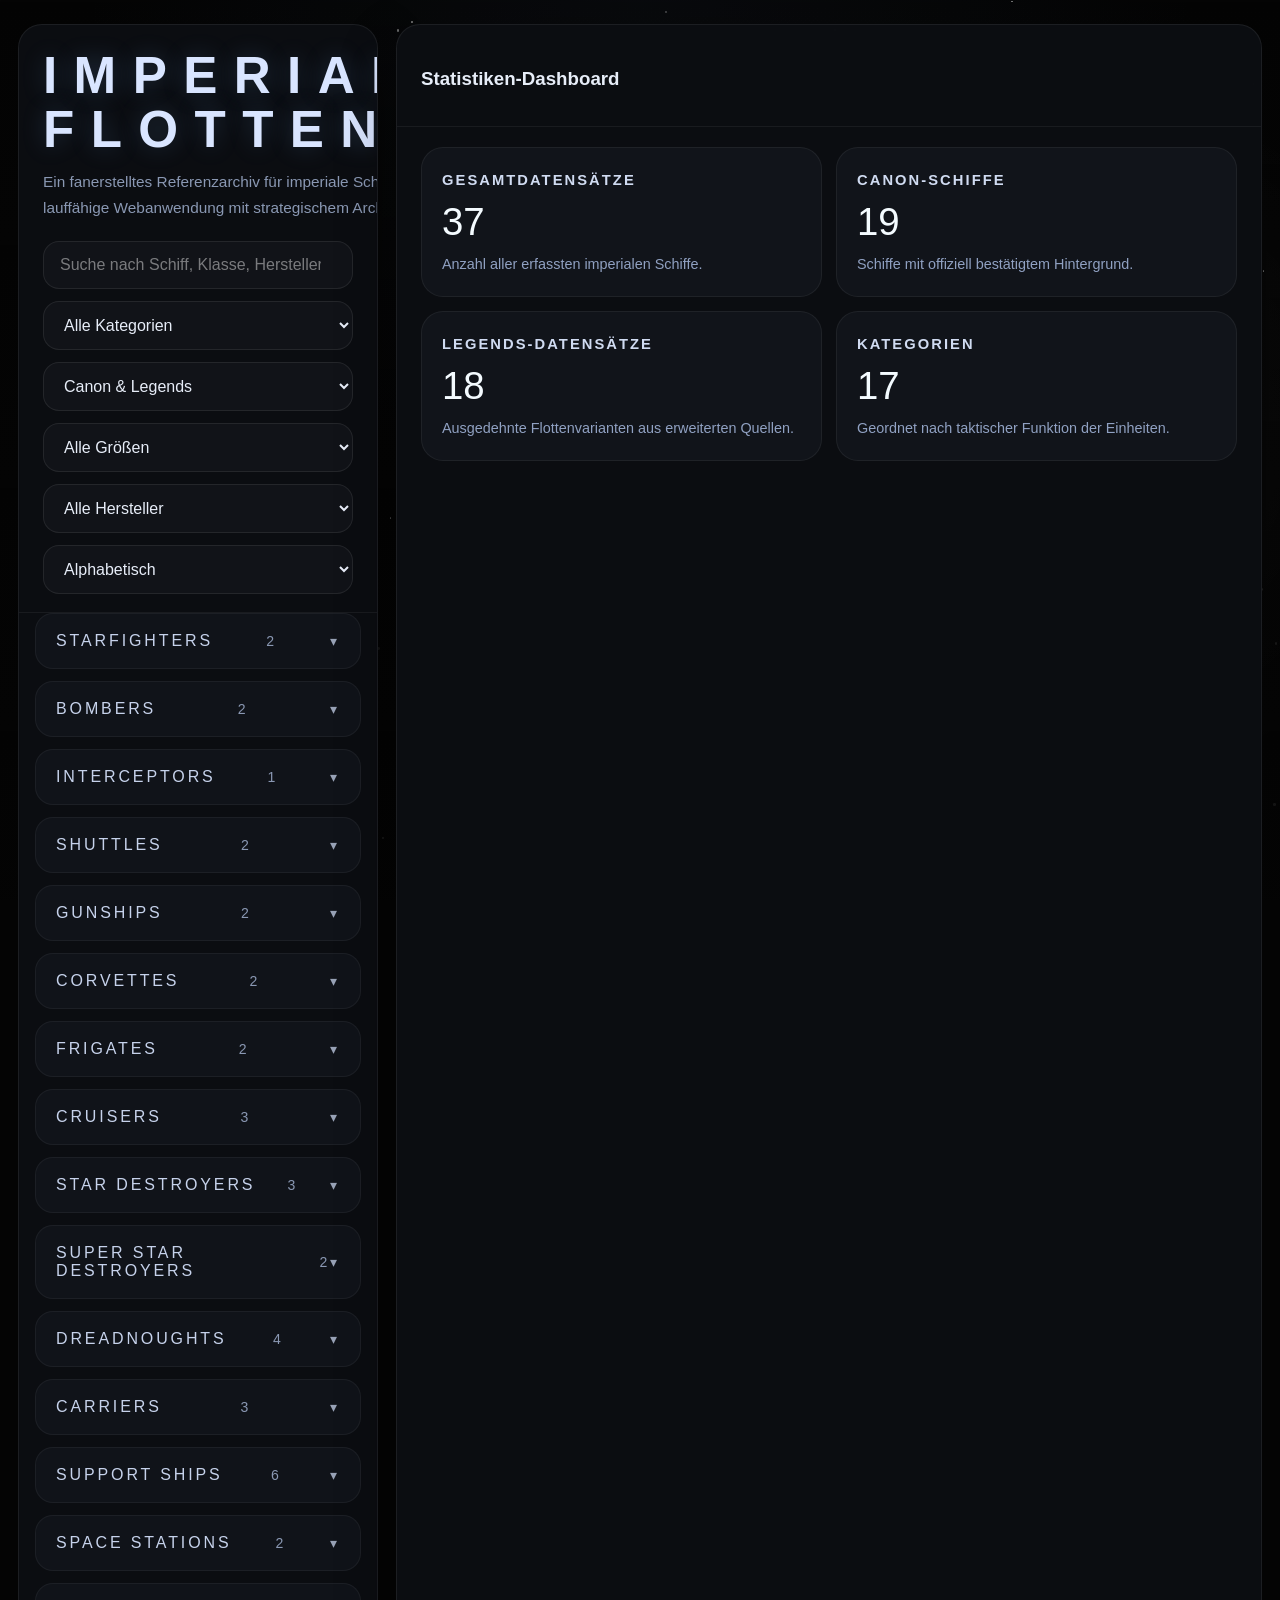
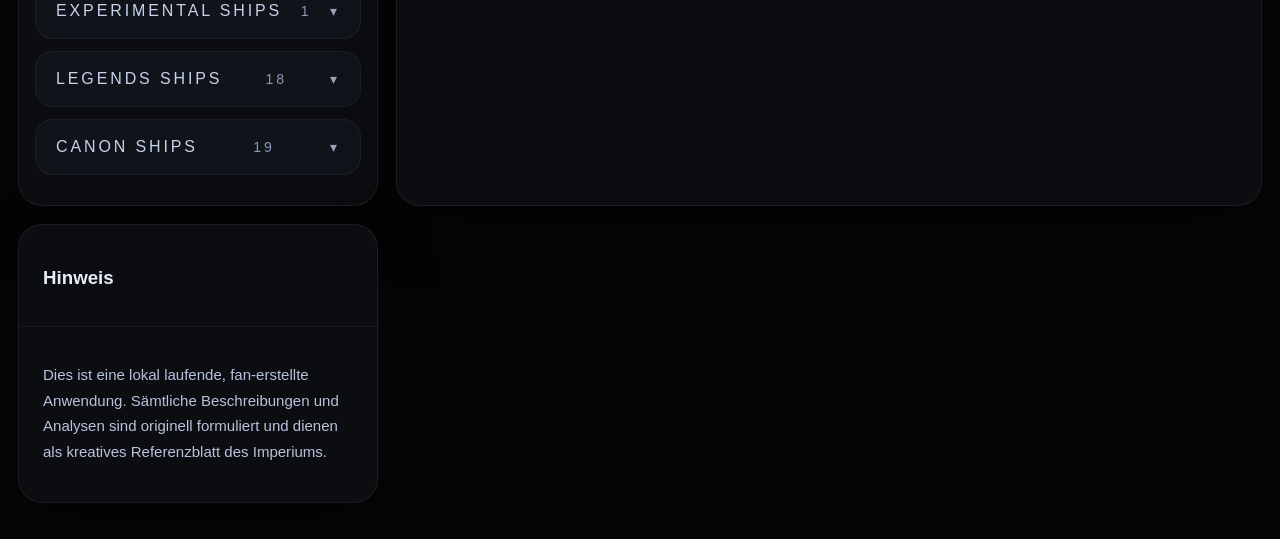
==== imperial-fleet-archive.html @ 57562e49 "feat: add imperial fleet archive (offline HTML)" ====
<!DOCTYPE html>
<html lang="de">
<head>
  <meta charset="UTF-8">
  <meta name="viewport" content="width=device-width, initial-scale=1.0">
  <title>Imperiales Flottenarchiv | Galactic Empire Fan Reference</title>
  <style>
    :root {
      --bg: #050505;
      --panel: #0f1218;
      --panel-alt: #161b23;
      --border: rgba(110, 145, 235, 0.14);
      --accent: #7ab6ff;
      --accent-strong: #b2e4ff;
      --text: #e7edf8;
      --muted: #8a98b3;
      --shadow: 0 24px 60px rgba(0, 0, 0, 0.32);
      --radius: 24px;
      --radius-sm: 14px;
      --font-sans: 'Orbitron', sans-serif;
      --font-mono: 'Courier New', monospace;
    }

    * {
      box-sizing: border-box;
      scrollbar-width: thin;
      scrollbar-color: rgba(122, 182, 255, 0.42) transparent;
    }

    *::-webkit-scrollbar {
      width: 10px;
      height: 10px;
    }

    *::-webkit-scrollbar-track {
      background: transparent;
    }

    *::-webkit-scrollbar-thumb {
      background: rgba(122, 182, 255, 0.34);
      border-radius: 999px;
    }

    html, body {
      margin: 0;
      min-height: 100%;
      background: radial-gradient(circle at top, rgba(55, 82, 120, 0.09), transparent 25%),
                  radial-gradient(circle at 85% 20%, rgba(255, 255, 255, 0.05), transparent 18%),
                  var(--bg);
      color: var(--text);
      font-family: var(--font-sans);
    }

    body {
      position: relative;
      overflow-x: hidden;
      padding: 0;
      min-height: 100vh;
    }

    .starfield {
      position: fixed;
      inset: 0;
      z-index: 0;
      pointer-events: none;
      overflow: hidden;
    }

    .starfield span {
      position: absolute;
      display: block;
      width: 2px;
      height: 2px;
      background: rgba(255, 255, 255, 0.88);
      border-radius: 50%;
      opacity: 0.8;
      filter: drop-shadow(0 0 6px rgba(255, 255, 255, 0.35));
      animation: sparkle 8s infinite ease-in-out;
    }

    .starfield span:nth-child(3n) {
      animation-duration: 10s;
      opacity: 0.55;
    }

    @keyframes sparkle {
      0%, 100% { transform: translateY(0) scale(1); opacity: 0.5; }
      50% { transform: translateY(-6px) scale(1.2); opacity: 1; }
    }

    .overlay {
      content: '';
      position: fixed;
      inset: 0;
      background: linear-gradient(0deg, rgba(5,5,5,0.94), rgba(5,5,5,0.2));
      z-index: 1;
      pointer-events: none;
    }

    .app-shell {
      position: relative;
      z-index: 2;
      width: min(1700px, 100%);
      margin: 24px auto 36px;
      display: grid;
      grid-template-columns: 360px minmax(0, 1fr);
      gap: 18px;
      padding: 0 18px;
    }

    .panel {
      background: rgba(12, 14, 18, 0.95);
      border: 1px solid rgba(255, 255, 255, 0.07);
      border-radius: var(--radius);
      box-shadow: var(--shadow);
      backdrop-filter: blur(14px);
      overflow: hidden;
    }

    .panel-header {
      padding: 24px 24px 18px;
      border-bottom: 1px solid rgba(255, 255, 255, 0.06);
    }

    .title-block {
      display: grid;
      gap: 12px;
      margin-bottom: 12px;
    }

    .title-block h1 {
      margin: 0;
      font-size: clamp(2rem, 4vw, 3.2rem);
      letter-spacing: 0.32em;
      text-transform: uppercase;
      color: #d9e5ff;
      line-height: 1.05;
      text-shadow: 0 0 25px rgba(122, 183, 255, 0.21);
    }

    .title-block p {
      margin: 0;
      color: var(--muted);
      font-size: 0.96rem;
      line-height: 1.7;
      max-width: 38rem;
    }

    .control-grid {
      display: grid;
      gap: 12px;
      padding-top: 8px;
    }

    .search-box,
    .filter-box,
    .sort-box {
      width: 100%;
      padding: 14px 16px;
      border-radius: 16px;
      border: 1px solid rgba(255, 255, 255, 0.08);
      background: rgba(18, 20, 26, 0.96);
      color: var(--text);
      font: 1rem var(--font-sans);
      outline: none;
      transition: border-color 0.2s ease, box-shadow 0.2s ease;
    }

    .search-box:focus,
    .filter-box:focus,
    .sort-box:focus {
      border-color: rgba(122, 183, 255, 0.45);
      box-shadow: 0 0 0 3px rgba(122, 183, 255, 0.08);
    }

    .search-box::placeholder {
      color: rgba(255, 255, 255, 0.44);
    }

    .accordion-list {
      padding: 0 16px 18px;
    }

    details {
      margin: 0;
      border-radius: 18px;
      overflow: hidden;
      margin-bottom: 12px;
      background: rgba(17, 20, 27, 0.96);
      border: 1px solid rgba(255,255,255,0.05);
    }

    summary {
      list-style: none;
      padding: 18px 20px;
      cursor: pointer;
      display: flex;
      justify-content: space-between;
      align-items: center;
      font-size: 1rem;
      text-transform: uppercase;
      letter-spacing: 0.18em;
      color: #c6d2eb;
      position: relative;
      transition: background 0.18s ease;
    }

    summary:hover {
      background: rgba(122, 183, 255, 0.05);
    }

    summary::marker {
      content: '';
    }

    summary::after {
      content: '\25be';
      font-size: 0.85rem;
      opacity: 0.75;
      transition: transform 0.2s ease;
    }

    details[open] summary::after {
      transform: rotate(-180deg);
    }

    .category-count {
      font-size: 0.88rem;
      color: var(--muted);
    }

    .ship-list {
      padding: 0 16px 16px;
      display: grid;
      gap: 12px;
    }

    .ship-card {
      display: grid;
      grid-template-columns: 1fr auto;
      gap: 14px;
      align-items: center;
      padding: 18px;
      border-radius: 16px;
      background: rgba(14, 16, 21, 0.98);
      border: 1px solid rgba(255,255,255,0.05);
      cursor: pointer;
      transition: transform 0.18s ease, border-color 0.18s ease, background 0.18s ease;
    }

    .ship-card:hover {
      transform: translateY(-2px);
      border-color: rgba(122, 183, 255, 0.24);
      background: rgba(22, 26, 34, 0.98);
    }

    .ship-card .meta {
      display: grid;
      gap: 6px;
    }

    .ship-name {
      margin: 0;
      font-size: 1.05rem;
      color: #edf4ff;
      letter-spacing: 0.02em;
    }

    .ship-class {
      margin: 0;
      font-size: 0.94rem;
      color: #d3d9ea;
    }

    .ship-tags {
      display: flex;
      flex-wrap: wrap;
      gap: 8px;
    }

    .ship-tag {
      font-size: 0.8rem;
      color: #b9c6e3;
      background: rgba(255,255,255,0.05);
      padding: 6px 10px;
      border-radius: 999px;
      border: 1px solid rgba(255,255,255,0.06);
    }

    .ship-quickline {
      display: grid;
      gap: 4px;
      font-size: 0.88rem;
      color: var(--muted);
    }

    .ship-statline {
      display: flex;
      flex-wrap: wrap;
      gap: 8px;
      font-size: 0.83rem;
      color: rgba(255,255,255,0.74);
    }

    .ship-statline span {
      background: rgba(255,255,255,0.04);
      padding: 6px 10px;
      border-radius: 999px;
    }

    .detail-panel {
      display: grid;
      gap: 16px;
      padding: 22px 24px 22px;
    }

    .detail-panel.hidden {
      display: none;
    }

    .detail-header {
      display: grid;
      gap: 10px;
      padding: 22px;
      border-radius: 24px;
      background: rgba(12, 15, 19, 0.97);
      border: 1px solid rgba(255,255,255,0.06);
    }

    .detail-header h2 {
      margin: 0;
      font-size: clamp(1.9rem, 3vw, 2.6rem);
      letter-spacing: 0.2em;
      text-transform: uppercase;
      color: #f7faff;
    }

    .detail-header p {
      margin: 0;
      color: var(--accent);
      font-size: 0.94rem;
      letter-spacing: 0.18em;
      text-transform: uppercase;
    }

    .detail-grid {
      display: grid;
      grid-template-columns: minmax(0, 1fr) 360px;
      gap: 20px;
    }

    .detail-main,
    .detail-side {
      display: grid;
      gap: 18px;
    }

    .section-card {
      background: rgba(16, 18, 23, 0.98);
      border: 1px solid rgba(255,255,255,0.05);
      border-radius: 22px;
      padding: 22px;
      box-shadow: inset 0 0 0 1px rgba(122, 183, 255, 0.04);
    }

    .section-card h3 {
      margin: 0 0 14px;
      font-size: 1rem;
      letter-spacing: 0.16em;
      text-transform: uppercase;
      color: #cacef4;
    }

    .data-grid {
      display: grid;
      grid-template-columns: repeat(2, minmax(0, 1fr));
      gap: 14px;
    }

    .data-item {
      display: grid;
      gap: 4px;
      font-size: 0.92rem;
      color: #dbe3f7;
    }

    .label {
      color: var(--muted);
      font-size: 0.78rem;
      text-transform: uppercase;
      letter-spacing: 0.14em;
    }

    .value {
      color: #f1f7ff;
      font-weight: 600;
    }

    .detail-body {
      display: grid;
      gap: 14px;
      color: #d7e0f8;
      line-height: 1.7;
      font-size: 0.96rem;
    }

    .detail-body p {
      margin: 0;
    }

    .weapon-list {
      display: grid;
      gap: 10px;
    }

    .weapon-item {
      display: grid;
      gap: 4px;
      padding: 14px;
      background: rgba(255,255,255,0.03);
      border-radius: 16px;
      border: 1px solid rgba(255,255,255,0.06);
    }

    .weapon-item strong {
      display: block;
      color: #eef4ff;
    }

    .weapon-item span {
      color: #b7c4e1;
      font-size: 0.9rem;
    }

    .chart-card {
      display: grid;
      gap: 14px;
      padding: 20px;
      border-radius: 22px;
      background: rgba(18, 21, 29, 0.98);
      border: 1px solid rgba(255,255,255,0.05);
    }

    .chart-title {
      margin: 0;
      color: #d4e6ff;
      letter-spacing: 0.14em;
      text-transform: uppercase;
      font-size: 0.95rem;
    }

    .chart-row {
      display: flex;
      gap: 14px;
      align-items: flex-end;
      min-height: 180px;
    }

    .chart-bar {
      flex: 1;
      min-width: 50px;
      border-radius: 24px 24px 0 0;
      background: linear-gradient(180deg, rgba(122,183,255,0.95), rgba(35,53,92,0.96));
      position: relative;
      display: flex;
      align-items: flex-end;
      justify-content: center;
      padding-bottom: 10px;
      transition: background 0.2s ease;
    }

    .chart-bar span {
      position: absolute;
      top: 10px;
      width: 100%;
      color: #e4efff;
      text-align: center;
      font-size: 0.78rem;
      letter-spacing: 0.08em;
    }

    .chart-bar::after {
      content: attr(data-label);
      position: absolute;
      bottom: -24px;
      width: 100%;
      text-align: center;
      color: #bfc9e5;
      font-size: 0.8rem;
      letter-spacing: 0.08em;
    }

    .comparison-pane {
      display: grid;
      gap: 14px;
    }

    .comparison-preview {
      display: grid;
      gap: 12px;
    }

    .scale-row {
      display: flex;
      align-items: flex-end;
      gap: 12px;
      min-height: 160px;
    }

    .scale-item {
      display: grid;
      place-items: center;
      gap: 6px;
      padding: 14px 12px;
      border-radius: 18px;
      background: rgba(255,255,255,0.04);
      border: 1px solid rgba(255,255,255,0.06);
      color: #d3dce8;
      min-width: 88px;
      text-align: center;
    }

    .scale-item strong {
      color: #f1f7ff;
      font-size: 1rem;
      line-height: 1.2;
    }

    .svg-panel {
      display: grid;
      gap: 16px;
      border-radius: 22px;
      padding: 18px;
      background: rgba(14,16,21,0.98);
      border: 1px solid rgba(255,255,255,0.05);
    }

    .svg-panel svg {
      width: 100%;
      height: auto;
      min-height: 160px;
      background: linear-gradient(180deg, rgba(11,13,18,0.99), rgba(24,28,36,0.96));
      border-radius: 18px;
      overflow: visible;
    }

    .svg-labels {
      display: grid;
      gap: 10px;
    }

    .svg-labels span {
      display: inline-flex;
      gap: 0.5rem;
      align-items: center;
      color: #c4d2ed;
      font-size: 0.89rem;
    }

    .svg-labels span::before {
      content: '';
      display: inline-block;
      width: 8px;
      height: 8px;
      border-radius: 50%;
      background: var(--accent);
    }

    .button-row {
      display: flex;
      gap: 12px;
      flex-wrap: wrap;
      padding-top: 6px;
    }

    .action-button {
      border: none;
      color: #f5faff;
      background: linear-gradient(135deg, rgba(122,183,255,0.98), rgba(73,118,180,0.98));
      padding: 14px 18px;
      border-radius: 999px;
      cursor: pointer;
      font: 0.94rem var(--font-sans);
      text-transform: uppercase;
      letter-spacing: 0.16em;
      transition: transform 0.18s ease, box-shadow 0.2s ease;
    }

    .action-button:hover {
      transform: translateY(-1px);
      box-shadow: 0 18px 34px rgba(93, 145, 246, 0.22);
    }

    .secondary-button {
      background: rgba(255,255,255,0.05);
      border: 1px solid rgba(255,255,255,0.08);
      color: #dce7ff;
    }

    .status-pill {
      display: inline-flex;
      align-items: center;
      gap: 10px;
      padding: 10px 14px;
      border-radius: 999px;
      border: 1px solid rgba(255,255,255,0.08);
      text-transform: uppercase;
      font-size: 0.78rem;
      letter-spacing: 0.16em;
      font-weight: 700;
    }

    .status-pill.canon {
      background: rgba(75, 155, 255, 0.1);
      border-color: rgba(75, 155, 255, 0.22);
      color: #c8ebff;
    }

    .status-pill.legends {
      background: rgba(255, 170, 80, 0.12);
      border-color: rgba(255, 170, 80, 0.22);
      color: #ffebba;
    }

    .panel-legend {
      display: grid;
      gap: 16px;
      padding: 20px 24px 22px;
      color: #b8c3dd;
      font-size: 0.94rem;
      line-height: 1.7;
    }

    .dashboard-grid,
    .status-grid,
    .legend-grid {
      display: grid;
      gap: 14px;
    }

    .dashboard-grid {
      grid-template-columns: repeat(2, minmax(0, 1fr));
    }

    .dashboard-tile {
      background: rgba(18, 21, 28, 0.96);
      padding: 20px;
      border-radius: 22px;
      border: 1px solid rgba(255,255,255,0.06);
      display: grid;
      gap: 10px;
    }

    .dashboard-tile h4 {
      margin: 0;
      font-size: 0.92rem;
      text-transform: uppercase;
      letter-spacing: 0.14em;
      color: #d0dbf1;
    }

    .dashboard-value {
      margin: 0;
      font-size: 2.4rem;
      color: #f4fbff;
      line-height: 1;
    }

    .dashboard-subtle {
      margin: 0;
      color: #90a1c2;
      font-size: 0.9rem;
    }

    .status-grid {
      grid-template-columns: repeat(3, minmax(0, 1fr));
    }

    .status-tile {
      background: rgba(255,255,255,0.03);
      padding: 18px;
      border-radius: 20px;
      border: 1px solid rgba(255,255,255,0.06);
      display: grid;
      gap: 10px;
    }

    .status-tile span {
      color: #b0bfdb;
      font-size: 0.82rem;
      letter-spacing: 0.12em;
      text-transform: uppercase;
    }

    .status-tile strong {
      color: #f0f7ff;
      font-size: 1.9rem;
      line-height: 1;
    }

    .note-box {
      padding: 20px;
      border-radius: 20px;
      background: rgba(22, 26, 33, 0.98);
      border-left: 4px solid rgba(122, 183, 255, 0.7);
      color: #d1dbf4;
      line-height: 1.65;
    }

    .note-box strong {
      color: #eff5ff;
    }

    .legend-chip {
      display: inline-flex;
      align-items: center;
      justify-content: center;
      padding: 10px 14px;
      border-radius: 999px;
      background: rgba(255,255,255,0.04);
      border: 1px solid rgba(255,255,255,0.06);
      color: #cfd9ec;
      font-size: 0.82rem;
      letter-spacing: 0.12em;
      text-transform: uppercase;
    }

    .interactive-ship {
      display: grid;
      gap: 16px;
      border-radius: 22px;
      background: rgba(14, 16, 21, 0.96);
      border: 1px solid rgba(255,255,255,0.05);
      padding: 20px;
    }

    .ship-scene {
      position: relative;
      width: 100%;
      min-height: 280px;
      border-radius: 20px;
      overflow: hidden;
      background: radial-gradient(circle at 50% 40%, rgba(125, 183, 255, 0.12), transparent 36%),
                  linear-gradient(180deg, rgba(14, 18, 25, 1), rgba(6, 8, 12, 1));
    }

    .ship-sprite {
      position: absolute;
      left: 50%;
      top: 50%;
      width: 180px;
      height: 180px;
      transform: translate(-50%, -50%);
      transition: transform 0.25s ease;
      opacity: 0.96;
    }

    .ship-sprite:hover {
      transform: translate(-50%, -50%) scale(1.03) rotate(8deg);
    }

    .ship-stage-controls {
      display: flex;
      flex-wrap: wrap;
      gap: 10px;
    }

    .ship-stage-controls button {
      flex: 1;
      min-width: 110px;
      padding: 12px 14px;
      background: rgba(255,255,255,0.05);
      border: 1px solid rgba(255,255,255,0.07);
      border-radius: 999px;
      color: #dce6f5;
      cursor: pointer;
      font: 0.9rem var(--font-sans);
      text-transform: uppercase;
      letter-spacing: 0.12em;
      transition: background 0.2s ease;
    }

    .ship-stage-controls button.active,
    .ship-stage-controls button:hover {
      background: rgba(122, 183, 255, 0.14);
    }

    .report-card {
      padding: 20px;
      border-radius: 22px;
      background: rgba(15, 17, 21, 0.98);
      border: 1px solid rgba(255,255,255,0.05);
      min-height: 200px;
      display: grid;
      gap: 10px;
    }

    .report-card pre {
      margin: 0;
      color: #dbe8ff;
      font-size: 0.88rem;
      line-height: 1.6;
      white-space: pre-wrap;
      word-break: break-word;
    }

    .footer-note {
      margin-top: 30px;
      color: #7d8ca2;
      font-size: 0.9rem;
      text-align: center;
      padding: 10px 0;
    }

    @media (max-width: 1180px) {
      .app-shell {
        grid-template-columns: 1fr;
      }
      .detail-grid {
        grid-template-columns: 1fr;
      }
      .dashboard-grid,
      .status-grid {
        grid-template-columns: 1fr;
      }
    }

    @media (max-width: 760px) {
      .app-shell {
        margin: 0;
        padding: 0 12px 18px;
      }
      .panel {
        border-radius: 0;
      }
      .ship-card {
        grid-template-columns: 1fr;
      }
      .data-grid {
        grid-template-columns: 1fr;
      }
      .chart-row {
        min-height: 140px;
      }
      .status-grid,
      .legend-grid {
        grid-template-columns: 1fr;
      }
      .ship-stage-controls button {
        width: 100%;
      }
    }
  </style>
</head>
<body>
  <div class="starfield" id="starfield"></div>
  <div class="overlay"></div>
  <main class="app-shell">
    <section class="panel">
      <div class="panel-header">
        <div class="title-block">
          <h1>Imperiales Flottenarchiv</h1>
          <p>Ein fanerstelltes Referenzarchiv für imperiale Schiffsklassen, aufgebaut als lokale, offline lauffähige Webanwendung mit strategischem Archivdesign.</p>
        </div>
        <div class="control-grid">
          <input id="searchInput" class="search-box" type="search" placeholder="Suche nach Schiff, Klasse, Hersteller…" aria-label="Suche" />
          <select id="categoryFilter" class="filter-box" aria-label="Kategorie filtern"></select>
          <select id="statusFilter" class="filter-box" aria-label="Status filtern">
            <option value="all">Canon & Legends</option>
            <option value="Canon">Canon</option>
            <option value="Legends">Legends</option>
          </select>
          <select id="sizeFilter" class="filter-box" aria-label="Größe filtern">
            <option value="all">Alle Größen</option>
            <option value="small">Klein &lt; 15 m</option>
            <option value="medium">Mittel 15 - 120 m</option>
            <option value="large">Groß &gt; 120 m</option>
          </select>
          <select id="manufacturerFilter" class="filter-box" aria-label="Hersteller filtern"></select>
          <select id="sortSelect" class="sort-box" aria-label="Sortierung auswählen">
            <option value="alpha">Alphabetisch</option>
            <option value="length">Länge</option>
            <option value="crew">Besatzung</option>
            <option value="power">Waffenstärke</option>
          </select>
        </div>
      </div>
      <div class="accordion-list" id="accordionContainer"></div>
    </section>

    <section class="panel detail-panel hidden" id="detailPanel" aria-live="polite">
      <div class="detail-header">
        <span class="status-pill" id="detailStatusLabel">Status</span>
        <h2 id="detailName">Imperialer Archivdatensatz</h2>
        <p id="detailSubtitle">Wähle ein Schiff, um umfassende Daten anzuzeigen.</p>
      </div>
      <div class="detail-grid">
        <div class="detail-main">
          <div class="section-card">
            <h3>Technische Daten</h3>
            <div class="data-grid" id="techDataGrid"></div>
          </div>

          <div class="section-card detail-body" id="descriptionCard"></div>

          <div class="section-card">
            <h3>Strategische Rolle</h3>
            <p id="tacticalRole"></p>
            <h3>Stärken</h3>
            <p id="strengths"></p>
            <h3>Schwächen</h3>
            <p id="weaknesses"></p>
          </div>

          <div class="section-card">
            <h3>Waffenübersicht</h3>
            <div class="weapon-list" id="weaponOverview"></div>
          </div>

          <div class="section-card interactive-ship">
            <h3>Interaktive Schiffsdarstellung</h3>
            <div class="ship-scene" id="shipScene">
              <div class="ship-sprite" id="shipSprite"></div>
            </div>
            <div class="ship-stage-controls" id="shipViewButtons"></div>
          </div>
        </div>

        <aside class="detail-side">
          <div class="section-card">
            <h3>Diagramme</h3>
            <p class="chart-title">Längenvergleich</p>
            <div class="chart-card" id="lengthChart"></div>
          </div>

          <div class="section-card comparison-pane">
            <h3>Größenvergleich</h3>
            <div class="comparison-preview" id="comparisonPreview"></div>
          </div>

          <div class="section-card">
            <h3>Zusammenfassung</h3>
            <div class="legend-grid">
              <span class="legend-chip">Kategorie: <strong id="detailCategory"></strong></span>
              <span class="legend-chip">Hersteller: <strong id="detailManufacturer"></strong></span>
              <span class="legend-chip">Klassifizierung: <strong id="detailClass"></strong></span>
            </div>
            <div class="status-grid" id="statusTiles"></div>
          </div>

          <div class="section-card report-card">
            <h3>Datensatzbericht</h3>
            <pre id="reportText">Wähle ein Schiff, um den vorläufigen Einsatzbericht anzuzeigen.</pre>
          </div>
        </aside>
      </div>
      <div class="button-row">
        <button class="action-button secondary-button" id="backButton">Zurück zur Archivliste</button>
      </div>
    </section>

    <section class="panel">
      <div class="panel-header">
        <h3>Statistiken-Dashboard</h3>
      </div>
      <div class="panel-legend">
        <div class="dashboard-grid">
          <div class="dashboard-tile">
            <h4>Gesamtdatensätze</h4>
            <p class="dashboard-value" id="totalShips">0</p>
            <p class="dashboard-subtle">Anzahl aller erfassten imperialen Schiffe.</p>
          </div>
          <div class="dashboard-tile">
            <h4>Canon-Schiffe</h4>
            <p class="dashboard-value" id="totalCanon">0</p>
            <p class="dashboard-subtle">Schiffe mit offiziell bestätigtem Hintergrund.</p>
          </div>
          <div class="dashboard-tile">
            <h4>Legends-Datensätze</h4>
            <p class="dashboard-value" id="totalLegends">0</p>
            <p class="dashboard-subtle">Ausgedehnte Flottenvarianten aus erweiterten Quellen.</p>
          </div>
          <div class="dashboard-tile">
            <h4>Kategorien</h4>
            <p class="dashboard-value" id="totalCategories">0</p>
            <p class="dashboard-subtle">Geordnet nach taktischer Funktion der Einheiten.</p>
          </div>
        </div>
      </div>
    </section>

    <section class="panel">
      <div class="panel-header">
        <h3>Hinweis</h3>
      </div>
      <div class="panel-legend">
        <p>Dies ist eine lokal laufende, fan-erstellte Anwendung. Sämtliche Beschreibungen und Analysen sind originell formuliert und dienen als kreatives Referenzblatt des Imperiums.</p>
      </div>
    </section>
  </main>

  <script>
    /*
      Imperial Fleet Archive
      Diese JavaScript-Sektion steuert die Datenanzeige, Filterlogik und die Detailsicht.
      Alle Inhalte sind intern, offline und ohne externe API-Anbindung vorhanden.
    */

    const shipDatabase = [
      {
        id: 'tie-fighter',
        name: 'TIE Fighter',
        category: 'Starfighters',
        shipClass: 'Twin Ion Engine Fighter',
        manufacturer: 'Sienar Fleet Systems',
        length: '6,4 m',
        width: '6,4 m',
        height: '7,5 m',
        crew: '1',
        troopCapacity: '0',
        fighterCapacity: '1',
        hyperdrive: 'Nein',
        shields: 'Keine',
        primaryWeapons: '2 x S-FS I Laserkanonen',
        secondaryWeapons: 'Keine',
        deployment: 'Jagdstaffeln für schnelle Patrouillen und Unterstützungslinien.',
        firstAppearance: 'Kanonische imperialer Jagdstaffel',
        status: 'Canon',
        knownShips: 'TIE Interceptor, TIE Advanced x1, TIE Bomber',
        description: 'Der TIE Fighter ist ein puristischer Jagdjäger des Imperiums, entworfen für maximale Agilität und hohen Produktionsrhythmus. Seine schlanke Silhouette ist auf blitzschnelle Raumkämpfe zugeschnitten.',
        technicalOverview: 'Geringe Panzerung, kein Hyperantrieb und ein doppelter Ionenantrieb erlauben schnelle Beschleunigung bei minimalem Materialaufwand und einfacher Wartung in imperialen Hangars.',
        tacticalRole: 'Ausnutzen von Überzahl und Tempo in Schwarmtaktiken zur Bekämpfung feindlicher Fregatten und leichten Bombern.',
        strengths: 'Sehr wendig, hohe Verfügbarkeit, schnelle Startbereitschaft.',
        weaknesses: 'Keine Schilde, empfindlich gegen Treffer, kein Langstreckenpotential.',
        svgViews: {
          side: '<svg viewBox="0 0 320 120" xmlns="http://www.w3.org/2000/svg"><g fill="none" stroke="#7ab6ff" stroke-width="3"><path d="M60 60 Q120 20 180 60 Q120 100 60 60"/><path d="M180 60 L270 40 L300 40 L300 80 L270 80 Z"/><path d="M60 60 L30 25 L30 95 Z"/><path d="M180 60 L240 25"/><path d="M180 60 L240 95"/></g></svg>',
          top: '<svg viewBox="0 0 360 160" xmlns="http://www.w3.org/2000/svg"><g fill="none" stroke="#6eb2ff" stroke-width="3"><path d="M180 20 L300 60 L300 100 L180 140 L60 100 L60 60 Z"/><path d="M180 20 L180 140"/><path d="M60 60 L20 30"/><path d="M60 100 L20 130"/></g></svg>',
          front: '<svg viewBox="0 0 160 200" xmlns="http://www.w3.org/2000/svg"><g fill="none" stroke="#9ecbff" stroke-width="3"><path d="M80 20 L110 80 L110 140 L80 180 L50 140 L50 80 Z"/><path d="M30 70 L50 80"/><path d="M130 70 L110 80"/></g></svg>'
        },
        lengthValue: 6.4,
        power: 38,
        weapons: [
          { label: 'Laserkanonen', detail: 'Zwei schnelle Strahlprojektoren für leichte bis mittelstarke Ziele.' }
        ]
      },
      {
        id: 'tie-advanced-x1',
        name: 'TIE Advanced x1',
        category: 'Starfighters',
        shipClass: 'Experimentalsterngleiter',
        manufacturer: 'Sienar Fleet Systems',
        length: '6,7 m',
        width: '6,8 m',
        height: '8,0 m',
        crew: '1',
        troopCapacity: '0',
        fighterCapacity: '1',
        hyperdrive: 'Nein',
        shields: 'Schildgenerator',
        primaryWeapons: '2 x verbesserte Laserkanonen',
        secondaryWeapons: '2 x Protonentorpedos',
        deployment: 'Eliteaufträge mit hoher Priorität, Kommandoschutz und Spezialoperationen.',
        firstAppearance: 'Kanonische Jagdplatte',
        status: 'Canon',
        knownShips: 'TIE Interceptor, TIE Bomber, TIE Defender',
        description: 'Ein experimenteller Einzeljäger, der die Grenzen imperialer Standardjäger auslotet. Er kombiniert schwere Bewaffnung mit einem aktiven Schildsystem für selektive Spezialmissionen.',
        technicalOverview: 'Diese Plattform verfügt über eine verstärkte Rumpfstruktur, moderne Sensoreinheiten und ein begrenztes aktives Schildfeld. Sie ist die Ausnahme unter den TIE-Baureihen.',
        tacticalRole: 'Abfangen feindlicher Führungseinheiten, gezielte Jagd auf gegnerische Leitjagdschiffe und Eskorte für geheime Operationen.',
        strengths: 'Schildschutz, Torpedobewaffnung, sehr hohe Wendigkeit.',
        weaknesses: 'Einzelstück, hohe Wartungsanforderungen, begrenzte Reichweite.',
        svgViews: {
          side: '<svg viewBox="0 0 320 120" xmlns="http://www.w3.org/2000/svg"><g fill="none" stroke="#87c7ff" stroke-width="3"><path d="M70 60 Q120 30 180 60 Q120 90 70 60"/><path d="M180 60 L255 35 L295 35 L295 85 L255 85 Z"/><path d="M70 60 L35 25 L35 95 Z"/><path d="M180 60 L235 25"/><path d="M180 60 L235 95"/></g></svg>',
          top: '<svg viewBox="0 0 360 160" xmlns="http://www.w3.org/2000/svg"><g fill="none" stroke="#a7d9ff" stroke-width="3"><path d="M180 25 L315 65 L315 95 L180 135 L45 95 L45 65 Z"/><path d="M180 25 L180 135"/><path d="M45 65 L10 35"/><path d="M45 95 L10 125"/></g></svg>',
          front: '<svg viewBox="0 0 170 210" xmlns="http://www.w3.org/2000/svg"><g fill="none" stroke="#bdf0ff" stroke-width="3"><path d="M85 20 L125 90 L125 150 L85 190 L45 150 L45 90 Z"/><path d="M35 85 L45 95"/><path d="M135 85 L125 95"/></g></svg>'
        },
        lengthValue: 6.7,
        power: 62,
        weapons: [
          { label: 'Protonentorpedos', detail: 'Zwei geignete Raketenanker für schwere Ziele und stärkere Raumziele.' },
          { label: 'Schwere Laserkanonen', detail: 'Zwei überlegene Geschützsysteme mit hoher Feuerrate.' }
        ]
      },
      {
        id: 'tie-interceptor',
        name: 'TIE Interceptor',
        category: 'Interceptors',
        shipClass: 'TIE Abfangjäger',
        manufacturer: 'Sienar Fleet Systems',
        length: '8,2 m',
        width: '7,8 m',
        height: '8,4 m',
        crew: '1',
        troopCapacity: '0',
        fighterCapacity: '1',
        hyperdrive: 'Nein',
        shields: 'Keine',
        primaryWeapons: '4 x Laserkanonen',
        secondaryWeapons: '2 x Selbstzielende Raketen (optional)',
        deployment: 'Abfangjäger für schnelle Verteidigungsaktionen und das Ausschalten feindlicher Jäger.',
        firstAppearance: 'Kanonischer Abfangjäger',
        status: 'Canon',
        knownShips: 'TIE Fighter, TIE Bomber, TIE Advanced x1',
        description: 'Der Interceptor ist eine schnelle Abfangplattform, die entworfen wurde, um Lücken im feindlichen Raumjägerschutz zu schließen und gegnerische Strukturen rasch zu stören.',
        technicalOverview: 'Leichtes Chassis, große Flügel für erhöhte Manövrierfähigkeit und zusätzliche Laserpakete machen ihn ideal für schnelle Attacken in klaustrophobischem Raumkampf.',
        tacticalRole: 'Ein schneller Störer, der feindliche Jäger bei Vorkämpfen einschüchtert und Flankenangriffe ausführt.',
        strengths: 'Extrem schnelle Wendefähigkeit, starke Rüstung für einen Jäger, hohe Beschussdecks.',
        weaknesses: 'Nein Schilde, niedrige Haltbarkeit gegen Großkampfschiffe, keine Langstreckensensorik.',
        svgViews: {
          side: '<svg viewBox="0 0 320 120" xmlns="http://www.w3.org/2000/svg"><g fill="none" stroke="#8dc3ff" stroke-width="3"><path d="M72 64 Q122 36 174 64 Q122 92 72 64"/><path d="M174 64 L270 40 L294 40 L294 80 L270 80 Z"/><path d="M72 64 L40 24 L40 104 Z"/><path d="M174 64 L242 27"/><path d="M174 64 L242 101"/></g></svg>',
          top: '<svg viewBox="0 0 360 160" xmlns="http://www.w3.org/2000/svg"><g fill="none" stroke="#aae0ff" stroke-width="3"><path d="M180 22 L316 60 L316 98 L180 138 L44 98 L44 60 Z"/><path d="M180 22 L180 138"/><path d="M44 60 L8 34"/><path d="M44 98 L8 126"/></g></svg>',
          front: '<svg viewBox="0 0 170 210" xmlns="http://www.w3.org/2000/svg"><g fill="none" stroke="#c4f0ff" stroke-width="3"><path d="M85 18 L120 84 L120 150 L85 186 L50 150 L50 84 Z"/><path d="M40 80 L50 92"/><path d="M130 80 L120 92"/></g></svg>'
        },
        lengthValue: 8.2,
        power: 52,
        weapons: [
          { label: 'Vier Laserkanonen', detail: 'Ein schweres Geschützbündel zur schnellen Gefechtsfeuerunterdrückung.' }
        ]
      },
      {
        id: 'tie-bomber',
        name: 'TIE Bomber',
        category: 'Bombers',
        shipClass: 'TIE Bombardier',
        manufacturer: 'Sienar Fleet Systems',
        length: '12,5 m',
        width: '11,2 m',
        height: '7,8 m',
        crew: '2',
        troopCapacity: '0',
        fighterCapacity: '0',
        hyperdrive: 'Nein',
        shields: 'Keine',
        primaryWeapons: '4 x Sprengbehälter',
        secondaryWeapons: '2 x Laserkanonen',
        deployment: 'Schwere Trupps für präzise Angriffe auf Kriegsschiffe und Stationen.',
        firstAppearance: 'Kanonischer Bomber',
        status: 'Canon',
        knownShips: 'TIE Fighter, TIE Interceptor, TIE Defender',
        description: 'Ein spezialisierter Bomber, dessen Rumpf zwei unterschiedliche Behälter für Sprengsätze und Ionenladungen trägt. Ideal zur Zerstörung starker gegnerischer Systeme.',
        technicalOverview: 'Konzipiert für schwere Nutzlasten und lange Anflugprofile. Die halbstarr montierten Antriebe erlauben stabile Kursverfolgung trotz hoher Bombenlast.',
        tacticalRole: 'Unterstützung der Flottenlinie durch Zerstörung gegnerischer Schilde und Antriebsmechanismen.',
        strengths: 'Hohe Sprengkraft, gezielte Angriffe auf Großziele, robuste Waffenplattform.',
        weaknesses: 'Langsame Manövrierfähigkeit, verwundbar bei Abfangangriffen, keine Schilde.',
        svgViews: {
          side: '<svg viewBox="0 0 320 120" xmlns="http://www.w3.org/2000/svg"><g fill="none" stroke="#7fc6ff" stroke-width="3"><path d="M50 60 Q110 30 170 60 Q110 90 50 60"/><path d="M170 60 L255 35 L285 35 L285 85 L255 85 Z"/><path d="M50 60 L15 25 L15 95 Z"/><path d="M170 60 L225 25"/><path d="M170 60 L225 95"/></g></svg>',
          top: '<svg viewBox="0 0 360 160" xmlns="http://www.w3.org/2000/svg"><g fill="none" stroke="#9dd7ff" stroke-width="3"><path d="M180 30 L310 70 L310 90 L180 130 L50 90 L50 70 Z"/><path d="M180 30 L180 130"/><path d="M50 70 L18 40"/><path d="M50 90 L18 120"/></g></svg>',
          front: '<svg viewBox="0 0 170 210" xmlns="http://www.w3.org/2000/svg"><g fill="none" stroke="#b5e7ff" stroke-width="3"><path d="M85 24 L118 84 L118 146 L85 182 L52 146 L52 84 Z"/><path d="M42 80 L52 90"/><path d="M128 80 L118 90"/></g></svg>'
        },
        lengthValue: 12.5,
        power: 65,
        weapons: [
          { label: 'Sprengbehälter', detail: 'Vier spezielle Bombencontainer für gepanzerte Ziele und Dockanlagen.' },
          { label: 'Lasergeschütze', detail: 'Zwei Unterstützungswaffen zur Selbstverteidigung gegen leichte Jäger.' }
        ]
      },
      {
        id: 'lambda-shuttle',
        name: 'Lambda-class Shuttle',
        category: 'Shuttles',
        shipClass: 'Lambda-class T-4a Shuttle',
        manufacturer: 'Cygnus Spaceworks',
        length: '20,0 m',
        width: '20,4 m',
        height: '6,6 m',
        crew: '6',
        troopCapacity: '20',
        fighterCapacity: '0',
        hyperdrive: 'Ja, Klasse 2',
        shields: 'Schildprojektoren',
        primaryWeapons: '2 x Laserkanonen',
        secondaryWeapons: '1 x Ionenkanone',
        deployment: 'Offizierstransport, Spezialmissionen, verdeckte Truppenverlegungen.',
        firstAppearance: 'Imperiale Verkehrsflotte',
        status: 'Canon',
        knownShips: 'Sentinel-class Shuttle, Raider-class Transporter',
        description: 'Ein vielseitiges Shuttle, das für den Transport hoher Offiziersränge und kleiner Einsatzgruppen entwickelt wurde. Seine Flügel lassen sich für Landung und Stillstand einfahren.',
        technicalOverview: 'Das Shuttle kombiniert Mobilität und Schutz, mit einem stabilen Hyperantriebsmodul der Klasse 2 und einem aktiven Schildfeld zur Absicherung priorisierter Fracht.',
        tacticalRole: 'Sicherer Transport von Führungskräften und schnellen Truppenaushebungen hinter feindlichen Linien.',
        strengths: 'Flexibel, hyperraumfähig, gut geschützt für ein Shuttle.',
        weaknesses: 'Begrenzte Feuerkraft, langsamer als ein Jäger, empfindlich gegen Raketenangriffe.',
        svgViews: {
          side: '<svg viewBox="0 0 320 120" xmlns="http://www.w3.org/2000/svg"><g fill="none" stroke="#a4d5ff" stroke-width="3"><path d="M80 60 Q140 30 220 60 Q140 90 80 60"/><path d="M220 60 L285 40 L300 40 L300 80 L285 80 Z"/><path d="M80 60 L45 35 L45 85 Z"/><path d="M220 60 L250 30"/><path d="M220 60 L250 90"/></g></svg>',
          top: '<svg viewBox="0 0 360 160" xmlns="http://www.w3.org/2000/svg"><g fill="none" stroke="#c1efff" stroke-width="3"><path d="M180 30 L305 75 L305 85 L180 130 L55 85 L55 75 Z"/><path d="M180 30 L180 130"/><path d="M55 75 L20 45"/><path d="M55 85 L20 115"/></g></svg>',
          front: '<svg viewBox="0 0 170 210" xmlns="http://www.w3.org/2000/svg"><g fill="none" stroke="#d8f8ff" stroke-width="3"><path d="M85 28 L120 92 L120 152 L85 188 L50 152 L50 92 Z"/><path d="M40 88 L50 98"/><path d="M130 88 L120 98"/></g></svg>'
        },
        lengthValue: 20,
        power: 40,
        weapons: [
          { label: 'Laserkanonen', detail: 'Zwei automatische Seitengeschütze für defensive Feuerunterstützung.' },
          { label: 'Ionenkanone', detail: 'Ein mittlerer Strahler zur Unterdrückung von feindlichen Schiffsystemen.' }
        ]
      },
      {
        id: 'sentinel-shuttle',
        name: 'Sentinel-class Shuttle',
        category: 'Shuttles',
        shipClass: 'Sentinel-class Landing Craft',
        manufacturer: 'Rothana Heavy Engineering',
        length: '18,8 m',
        width: '17,6 m',
        height: '6,2 m',
        crew: '4',
        troopCapacity: '24',
        fighterCapacity: '0',
        hyperdrive: 'Ja, Klasse 3',
        shields: 'Schildprojektoren',
        primaryWeapons: '2 x Modulare Laserkanonen',
        secondaryWeapons: 'Geräuschloser Triebwerksmodus',
        deployment: 'Marineinfanterieeinsätze, Gefangenentransport, sichere Landungspatrouillen.',
        firstAppearance: 'Imperiale Landungseinheiten',
        status: 'Legends',
        knownShips: 'Lambda-class Shuttle, Raider-class Transporter',
        description: 'Ein schwer gepanzertes Landungsshuttle, das primär für Invasionskräfte und geschützte Raumlandeoperationen entwickelt worden ist.',
        technicalOverview: 'Die Konstruktion nutzt robuste Aufhängungssysteme, einen verstärkten Rumpf und eine variable Schubdüse für kontrollierte Einflüge in enger Atmosphäre.',
        tacticalRole: 'Sichere Einbringung von Truppen in ungesicherten Landezonen sowie Störangriffe auf Frontlinien.',
        strengths: 'Robustheit, Truppenraum, stabile Landefähigkeit.',
        weaknesses: 'Langsamer Hyperantrieb, plünderbare Sensorpakete, eingeschränkte Agilität.',
        svgViews: {
          side: '<svg viewBox="0 0 320 120" xmlns="http://www.w3.org/2000/svg"><g fill="none" stroke="#95d3ff" stroke-width="3"><path d="M60 60 Q120 35 190 60 Q120 85 60 60"/><path d="M190 60 L280 45 L295 45 L295 75 L280 75 Z"/><path d="M60 60 L25 30 L25 90 Z"/><path d="M190 60 L245 30"/><path d="M190 60 L245 90"/></g></svg>',
          top: '<svg viewBox="0 0 360 160" xmlns="http://www.w3.org/2000/svg"><g fill="none" stroke="#baf0ff" stroke-width="3"><path d="M180 28 L310 70 L310 90 L180 132 L50 90 L50 70 Z"/><path d="M180 28 L180 132"/><path d="M50 70 L20 42"/><path d="M50 90 L20 118"/></g></svg>',
          front: '<svg viewBox="0 0 170 210" xmlns="http://www.w3.org/2000/svg"><g fill="none" stroke="#caf9ff" stroke-width="3"><path d="M85 30 L118 88 L118 152 L85 188 L52 152 L52 88 Z"/><path d="M42 86 L52 98"/><path d="M132 86 L118 98"/></g></svg>'
        },
        lengthValue: 18.8,
        power: 35,
        weapons: [
          { label: 'Modulare Laserkanonen', detail: 'Zwei flexible Verteidigungswaffen für Nahbereichsschutz.' }
        ]
      },
      {
        id: 'assault-gunship',
        name: 'Imperial Assault Gunship',
        category: 'Gunships',
        shipClass: 'Tactical Gunship',
        manufacturer: 'Sienar Fleet Systems',
        length: '32,5 m',
        width: '28,0 m',
        height: '9,0 m',
        crew: '5',
        troopCapacity: '12',
        fighterCapacity: '0',
        hyperdrive: 'Ja, Klasse 2',
        shields: 'Schildprojektoren',
        primaryWeapons: '4 x Schwerlasergeschütze',
        secondaryWeapons: '2 x Schulter Raketenwerfer',
        deployment: 'Schlachtfeldunterstützung in Atmosphären und im Weltraum.',
        firstAppearance: 'Imperiale Marineaufklärung',
        status: 'Legends',
        knownShips: 'Arquitens-class, Carrack-class',
        description: 'Ein breiter, gepanzerter Gunship, der Infanterie und leichte Fahrzeuge direkt hinter feindlichen Linien einsetzt.',
        technicalOverview: 'Ausgelegt auf hohen Schutz und Feuerkraft, mit einem kombinierten Hypersprungantrieb zur schnellen Umverteilung auf den Schlachtfeldern.',
        tacticalRole: 'Feuerunterstützung für Landeoperationen und Abwehr von Raumjägerangriffen gegen Truppentransporter.',
        strengths: 'Schwer bewaffnet, gepanzert, vielseitig einsetzbar.',
        weaknesses: 'Kompromiss bei Geschwindigkeit, hohe Signatur, auffällige Zielscheibe.',
        svgViews: {
          side: '<svg viewBox="0 0 320 120" xmlns="http://www.w3.org/2000/svg"><g fill="none" stroke="#70b8ff" stroke-width="3"><path d="M40 60 Q120 20 210 60 Q120 100 40 60"/><path d="M210 60 L280 50 L296 50 L296 70 L280 70 Z"/><path d="M40 60 L10 30 L10 90 Z"/><path d="M210 60 L260 22"/><path d="M210 60 L260 98"/></g></svg>',
          top: '<svg viewBox="0 0 360 160" xmlns="http://www.w3.org/2000/svg"><g fill="none" stroke="#94d9ff" stroke-width="3"><path d="M180 28 L320 70 L320 90 L180 132 L40 90 L40 70 Z"/><path d="M180 28 L180 132"/><path d="M40 70 L10 36"/><path d="M40 90 L10 124"/></g></svg>',
          front: '<svg viewBox="0 0 170 210" xmlns="http://www.w3.org/2000/svg"><g fill="none" stroke="#b4efff" stroke-width="3"><path d="M85 22 L128 90 L128 150 L85 186 L42 150 L42 90 Z"/><path d="M32 84 L42 96"/><path d="M138 84 L128 96"/></g></svg>'
        },
        lengthValue: 32.5,
        power: 88,
        weapons: [
          { label: 'Schwerlaser', detail: 'Vier Langstreckengeschütze für Angriffe auf geschützte Ziele.' },
          { label: 'Raketenwerfer', detail: 'Zwei Geschütze zur Unterstützung von Bodenoperationen.' }
        ]
      },
      {
        id: 'raider-bomber',
        name: 'Raider-class Bomber',
        category: 'Bombers',
        shipClass: 'Heavy Raider Bomber',
        manufacturer: 'Kuat Systems Engineering',
        length: '34,0 m',
        width: '24,2 m',
        height: '9,3 m',
        crew: '3',
        troopCapacity: '6',
        fighterCapacity: '0',
        hyperdrive: 'Ja, Klasse 1.5',
        shields: 'Schildprojektoren',
        primaryWeapons: '2 x Schwerlaserbatterien',
        secondaryWeapons: '12 x Protonentorpedos',
        deployment: 'Langstreckenangriffe gegen Transport- und Versorgungsschiffe.',
        firstAppearance: 'Legendenbomber',
        status: 'Legends',
        knownShips: 'TIE Bomber, TIE Fighter, TIE Interceptor',
        description: 'Ein schwerer Bomber, der sowohl strategische Gebäude als auch feindliche Großschiffe mit präzisem Gefechtskopfgeschoss bekämpft.',
        technicalOverview: 'Die Plattform nutzt eine robuste Hülle und getrennte Bombenschächte, um Ladungen zielgerichtet abzuwerfen und mehrere Ziele hintereinander anzugreifen.',
        tacticalRole: 'Verwenden von verdeckten Anflügen zur Störung gegnerischer Nachschublinien und Beschädigung von Brückensystemen.',
        strengths: 'Schwere Ladung, Reichweite, starker Schutz für Bomberbesatzung.',
        weaknesses: 'Langsam, leichtes Ziel für Abfangjäger, hoher Treibstoffverbrauch.',
        svgViews: {
          side: '<svg viewBox="0 0 320 120" xmlns="http://www.w3.org/2000/svg"><g fill="none" stroke="#76b5ff" stroke-width="3"><path d="M45 60 Q120 25 200 60 Q120 95 45 60"/><path d="M200 60 L285 48 L295 48 L295 72 L285 72 Z"/><path d="M45 60 L12 32 L12 88 Z"/><path d="M200 60 L255 20"/><path d="M200 60 L255 100"/></g></svg>',
          top: '<svg viewBox="0 0 360 160" xmlns="http://www.w3.org/2000/svg"><g fill="none" stroke="#a9dfff" stroke-width="3"><path d="M180 32 L320 72 L320 88 L180 128 L40 88 L40 72 Z"/><path d="M180 32 L180 128"/><path d="M40 72 L10 44"/><path d="M40 88 L10 118"/></g></svg>',
          front: '<svg viewBox="0 0 170 210" xmlns="http://www.w3.org/2000/svg"><g fill="none" stroke="#ccf7ff" stroke-width="3"><path d="M85 26 L130 92 L130 150 L85 186 L40 150 L40 92 Z"/><path d="M30 86 L40 98"/><path d="M140 86 L130 98"/></g></svg>'
        },
        lengthValue: 34,
        power: 95,
        weapons: [
          { label: 'Protonentorpedos', detail: 'Zwölf schwere Raketen für punktgenaue Angriffe.' },
          { label: 'Schwerlaserbatterien', detail: 'Zwei unterstützende Geschütze zur Selbstverteidigung.' }
        ]
      },
      {
        id: 'arquitens-cruiser',
        name: 'Arquitens-class Cruiser',
        category: 'Frigates',
        shipClass: 'Arquitens Light Cruiser',
        manufacturer: 'Rothana Heavy Engineering',
        length: '325 m',
        width: '207 m',
        height: '75 m',
        crew: '145',
        troopCapacity: '600',
        fighterCapacity: '18',
        hyperdrive: 'Ja, Klasse 1',
        shields: 'Standard-Schildgeneratoren',
        primaryWeapons: '4 x Schwerlaserbatterien',
        secondaryWeapons: '12 x Traktorstrahlprojektoren',
        deployment: 'Eskorte, schnelle Eingreiftruppen und Aufklärung für Sternzerstörerverbände.',
        firstAppearance: 'Kanonische Flottenbegleitung',
        status: 'Canon',
        knownShips: 'Imperial I-class Star Destroyer, Victory-class Star Destroyer',
        description: 'Ein schlanker Kreuzer mit einer ausgeglichenen Mischung aus Feuerkraft, Geschwindigkeit und Unterstützungskapazität. Er dient als taktischer Bindeglied zwischen Zerstörern und schnellen Jägern.',
        technicalOverview: 'Das Schiff verfügt über flexible Waffenpylonen, ein robustes Schildnetz und ein internes Hangarvolumen für mehrere Jäger und Landetruppen.',
        tacticalRole: 'Begleitung großer Kampfverbände, Unterdrückung feindlicher Jäger und schnelle Einsatzunterstützung.',
        strengths: 'Vielseitig, schnelle Reaktionszeit, gute Verteidigung für leichtere Schiffe.',
        weaknesses: 'Nicht so massiv wie ein Star Destroyer, begrenzte Langstrecken-Raddarbereiche.',
        svgViews: {
          side: '<svg viewBox="0 0 320 120" xmlns="http://www.w3.org/2000/svg"><g fill="none" stroke="#77c7ff" stroke-width="3"><path d="M20 60 Q100 20 220 60 Q100 100 20 60"/><path d="M220 60 L290 48 L300 48 L300 72 L290 72 Z"/><path d="M20 60 L10 30 L10 90 Z"/><path d="M220 60 L250 22"/><path d="M220 60 L250 98"/></g></svg>',
          top: '<svg viewBox="0 0 360 160" xmlns="http://www.w3.org/2000/svg"><g fill="none" stroke="#a5ddff" stroke-width="3"><path d="M180 30 L315 70 L315 90 L180 130 L45 90 L45 70 Z"/><path d="M180 30 L180 130"/><path d="M45 70 L18 42"/><path d="M45 90 L18 118"/></g></svg>',
          front: '<svg viewBox="0 0 170 210" xmlns="http://www.w3.org/2000/svg"><g fill="none" stroke="#c8f0ff" stroke-width="3"><path d="M85 24 L125 92 L125 150 L85 186 L45 150 L45 92 Z"/><path d="M35 88 L45 98"/><path d="M135 88 L125 98"/></g></svg>'
        },
        lengthValue: 325,
        power: 210,
        weapons: [
          { label: 'Schwerlaserbatterien', detail: 'Vier schwere Batterieblöcke für Breitseitenfeuer.' },
          { label: 'Traktorstrahlproj.', detail: 'Zwölf Projektoren zur Zielerfassung und Raumkontrolle.' }
        ]
      },
      {
        id: 'carrack-dreadnought',
        name: 'Carrack-class Dreadnought',
        category: 'Dreadnoughts',
        shipClass: 'Carrack-class Heavy Cruiser',
        manufacturer: 'Kuat Drive Yards',
        length: '960 m',
        width: '485 m',
        height: '152 m',
        crew: '2.725',
        troopCapacity: '1.500',
        fighterCapacity: '75',
        hyperdrive: 'Ja, Klasse 1',
        shields: 'Fortgeschrittene Schildbatterien',
        primaryWeapons: '36 x Schwerlaserbatterien',
        secondaryWeapons: '60 x Ionengeschütze',
        deployment: 'Große Kampfverbände, Blockadeoperationen, Raumfestungsangriffe.',
        firstAppearance: 'Legenden-dreadnought',
        status: 'Legends',
        knownShips: 'Arquitens-class, Interdictor-class, Mandator-class',
        description: 'Ein schwer gepanzertes Dreadnought, das imperiale Schlagkraft und Abschreckung in einem einzigen Schiff bündelt. Entwickelt, um Raumgefechte zu dominieren und Flottenmissionen abzusichern.',
        technicalOverview: 'Mit starker Panzerung, einem massiven Schildnetz und umfangreichen Hangarkapazitäten ist die Carrack darauf ausgelegt, anhaltende Engagements zu überstehen.',
        tacticalRole: 'Führer des Hauptangriffs, gestützt durch Begleitschiffe zur Unterdrückung feindlicher Schilde und zur Sicherung strategischer Luftraumzonen.',
        strengths: 'Immense Feuerkraft, starke Verteidigung, hohe Ausdauer.',
        weaknesses: 'Langsam, energieintensiv, leichtes Ziel für kampfwertige Interdictor-Schiffe bei Unterbrechung der Schildstärke.',
        svgViews: {
          side: '<svg viewBox="0 0 320 120" xmlns="http://www.w3.org/2000/svg"><g fill="none" stroke="#6bb2ff" stroke-width="3"><path d="M15 60 Q140 20 260 60 Q140 100 15 60"/><path d="M260 60 L295 50 L305 50 L305 70 L295 70 Z"/><path d="M15 60 L5 30 L5 90 Z"/><path d="M260 60 L275 24"/><path d="M260 60 L275 96"/></g></svg>',
          top: '<svg viewBox="0 0 360 160" xmlns="http://www.w3.org/2000/svg"><g fill="none" stroke="#97d9ff" stroke-width="3"><path d="M180 30 L320 70 L320 90 L180 130 L40 90 L40 70 Z"/><path d="M180 30 L180 130"/><path d="M40 70 L10 44"/><path d="M40 90 L10 116"/></g></svg>',
          front: '<svg viewBox="0 0 170 210" xmlns="http://www.w3.org/2000/svg"><g fill="none" stroke="#c6efff" stroke-width="3"><path d="M85 28 L125 94 L125 154 L85 188 L45 154 L45 94 Z"/><path d="M35 90 L45 100"/><path d="M135 90 L125 100"/></g></svg>'
        },
        lengthValue: 960,
        power: 420,
        weapons: [
          { label: 'Schwerlaserbatterien', detail: 'Vierunddreißig schwere Batterien für umfassende Breitseitenangriffe.' },
          { label: 'Ionengeschütze', detail: 'Sechzig Geschütze für elektronische Störungen und Schilddurchdringung.' }
        ]
      },
      {
        id: 'imperial-i',
        name: 'Imperial I-class Star Destroyer',
        category: 'Star Destroyers',
        shipClass: 'Imperial-class Star Destroyer',
        manufacturer: 'Kuat Drive Yards',
        length: '1.600 m',
        width: '850 m',
        height: '365 m',
        crew: '37.000',
        troopCapacity: '9.700',
        fighterCapacity: '72',
        hyperdrive: 'Ja, Klasse 1',
        shields: 'Fortgeschrittene Schildgeneratoren',
        primaryWeapons: '60 x Schwerlaserbatterien',
        secondaryWeapons: '40 x Ionenkanonen',
        deployment: 'Verbandsführung, Unterdrückung von Aufständen und Raumblockaden.',
        firstAppearance: 'Kanonischer Starkreuzer',
        status: 'Canon',
        knownShips: 'Imperial II-class, Victory-class, Executor-class',
        description: 'Das Arbeitstier der imperialen Kriegsflotte. Der Imperial I-Class bietet einen ausgewogenen Mix aus Feuerkraft, Truppenkapazität und Festungspräsenz.',
        technicalOverview: 'Mit einer mächtigen A-Schildmatrix, umfassenden Hangarkapazitäten und modularen Waffensystemen ist dieses Schiff bestens für die Unterstützung großer Flottenaufstellungen geeignet.',
        tacticalRole: 'Hauptkampfschiff, das feindliche Linien durchbricht, Raumblockaden errichtet und Flottenbefehle ausführt.',
        strengths: 'Robust, vielseitig, fähig zur Massenprojektion imperiale Macht.',
        weaknesses: 'Schwerfällig, große Zielscheibe, hohe Betriebsanforderungen.',
        svgViews: {
          side: '<svg viewBox="0 0 320 120" xmlns="http://www.w3.org/2000/svg"><g fill="none" stroke="#66aaff" stroke-width="3"><path d="M20 60 Q180 10 300 60 Q180 110 20 60"/><path d="M300 60 L320 50 L320 70 Z"/><path d="M20 60 L0 30 L0 90 Z"/><path d="M300 60 L290 18"/><path d="M300 60 L290 102"/></g></svg>',
          top: '<svg viewBox="0 0 360 160" xmlns="http://www.w3.org/2000/svg"><g fill="none" stroke="#8fcfff" stroke-width="3"><path d="M180 32 L340 72 L340 88 L180 128 L20 88 L20 72 Z"/><path d="M180 32 L180 128"/><path d="M20 72 L10 38"/><path d="M20 88 L10 122"/></g></svg>',
          front: '<svg viewBox="0 0 170 210" xmlns="http://www.w3.org/2000/svg"><g fill="none" stroke="#bdeeff" stroke-width="3"><path d="M85 28 L145 94 L145 154 L85 188 L25 154 L25 94 Z"/><path d="M15 90 L25 100"/><path d="M155 90 L145 100"/></g></svg>'
        },
        lengthValue: 1600,
        power: 520,
        weapons: [
          { label: 'Schwerlaserbatterien', detail: 'Sechzig schwere Batterien für präzise breite Feuerlinien.' },
          { label: 'Ionenkanonen', detail: 'Vierzig Projektoren zur Energieentladung gegen elektronische Systeme.' }
        ]
      },
      {
        id: 'imperial-ii',
        name: 'Imperial II-class Star Destroyer',
        category: 'Star Destroyers',
        shipClass: 'Imperial II-class Star Destroyer',
        manufacturer: 'Kuat Drive Yards',
        length: '1.620 m',
        width: '850 m',
        height: '365 m',
        crew: '40.000',
        troopCapacity: '10.500',
        fighterCapacity: '75',
        hyperdrive: 'Ja, Klasse 1',
        shields: 'Fortgeschrittene Schildgeneratoren',
        primaryWeapons: '68 x Schwerlaserbatterien',
        secondaryWeapons: '44 x Ionenkanonen',
        deployment: 'Verstärkte Operativeinsätze, Zerschlagung von Widerstandszellen und Eskortmissionen.',
        firstAppearance: 'Kanonischer Nachfolger',
        status: 'Canon',
        knownShips: 'Imperial I-class, Eclipse-class, Executor-class',
        description: 'Der Imperial II stellt eine verbesserte Variante mit stärkerer Feuerkraft und stabilisiertem Schildfeld dar. Er ist auf längere Missionen und härtere Gefechte ausgelegt.',
        technicalOverview: 'Modernisierte Systeme, automatische Verteidigungsdrohnen und ein verfeinertes Hangardesign erweitern seine Einsatzreichweite gegenüber dem Vorgängermodell.',
        tacticalRole: 'Verstärkte Linienformation, Frontbrecher und mobile Kommandozentrale.',
        strengths: 'Mehr Waffen, stärkere Verteidigung, erhöhte Truppenreserven.',
        weaknesses: 'Noch schwerfälliger als die Klasse I, hoher Wartungsaufwand.',
        svgViews: {
          side: '<svg viewBox="0 0 320 120" xmlns="http://www.w3.org/2000/svg"><g fill="none" stroke="#62a9ff" stroke-width="3"><path d="M20 60 Q180 10 300 60 Q180 110 20 60"/><path d="M300 60 L320 50 L320 70 Z"/><path d="M20 60 L0 30 L0 90 Z"/><path d="M300 60 L290 18"/><path d="M300 60 L290 102"/></g></svg>',
          top: '<svg viewBox="0 0 360 160" xmlns="http://www.w3.org/2000/svg"><g fill="none" stroke="#8fd1ff" stroke-width="3"><path d="M180 32 L340 72 L340 88 L180 128 L20 88 L20 72 Z"/><path d="M180 32 L180 128"/><path d="M20 72 L10 38"/><path d="M20 88 L10 122"/></g></svg>',
          front: '<svg viewBox="0 0 170 210" xmlns="http://www.w3.org/2000/svg"><g fill="none" stroke="#c4ecff" stroke-width="3"><path d="M85 28 L145 94 L145 154 L85 188 L25 154 L25 94 Z"/><path d="M15 90 L25 100"/><path d="M155 90 L145 100"/></g></svg>'
        },
        lengthValue: 1620,
        power: 560,
        weapons: [
          { label: 'Schwerlaserbatterien', detail: 'Erweiterte Batterieblöcke für verstärkte Feuerüberlegenheit.' },
          { label: 'Ionenkanonen', detail: 'Vierzig Projektoren zur elektronischen Unterdrückung.' }
        ]
      },
      {
        id: 'victory-class',
        name: 'Victory-class Star Destroyer',
        category: 'Cruisers',
        shipClass: 'Victory-class Star Destroyer',
        manufacturer: 'Kuat Drive Yards',
        length: '900 m',
        width: '460 m',
        height: '175 m',
        crew: '27.000',
        troopCapacity: '5.000',
        fighterCapacity: '50',
        hyperdrive: 'Ja, Klasse 1',
        shields: 'Standard-Schildgeneratoren',
        primaryWeapons: '32 x Schwerlaserbatterien',
        secondaryWeapons: '22 x Ionenkanonen',
        deployment: 'Patrouillen, Eskorte und Flottenlogistik im imperialen Kerngebiet.',
        firstAppearance: 'Kanonischer Unterstützer',
        status: 'Canon',
        knownShips: 'Imperial I-class, Imperial II-class, Arquitens-class',
        description: 'Ein kompakteres Schlachtschiff, das anstelle massiver Größe auf Effizienz und breitere Einsatzmöglichkeiten setzt. Es eignet sich besonders zur Präsenz in engen Systemen.',
        technicalOverview: 'Das Victory verfügt über moderat starke Panzerung und ein gutes Hangarvolumen. Seine kompakte Form erlaubt bessere Manövrierbarkeit als größere Starkreuzer.',
        tacticalRole: 'Konfliktdeeskalation, Patrouilleneinsätze und schnelle Unterstützung von Raumstationen.',
        strengths: 'Effizient, breit eingesetzbar, schneller als größere Klassen.',
        weaknesses: 'Begrenzte Schlagkraft gegenüber Super-Sternenzerstörern, mäßige Reichweite.',
        svgViews: {
          side: '<svg viewBox="0 0 320 120" xmlns="http://www.w3.org/2000/svg"><g fill="none" stroke="#82bfff" stroke-width="3"><path d="M25 60 Q150 25 280 60 Q150 95 25 60"/><path d="M280 60 L295 50 L295 70 Z"/><path d="M25 60 L5 30 L5 90 Z"/><path d="M280 60 L267 18"/><path d="M280 60 L267 102"/></g></svg>',
          top: '<svg viewBox="0 0 360 160" xmlns="http://www.w3.org/2000/svg"><g fill="none" stroke="#b8e6ff" stroke-width="3"><path d="M180 32 L320 70 L320 90 L180 128 L40 90 L40 70 Z"/><path d="M180 32 L180 128"/><path d="M40 70 L12 42"/><path d="M40 90 L12 118"/></g></svg>',
          front: '<svg viewBox="0 0 170 210" xmlns="http://www.w3.org/2000/svg"><g fill="none" stroke="#d4f2ff" stroke-width="3"><path d="M85 25 L130 90 L130 150 L85 186 L40 150 L40 90 Z"/><path d="M30 84 L40 96"/><path d="M140 84 L130 96"/></g></svg>'
        },
        lengthValue: 900,
        power: 260,
        weapons: [
          { label: 'Schwerlaserbatterien', detail: 'Dreißig Batterieeinheiten für ausgewogene Feuerkraft.' },
          { label: 'Ionenkanonen', detail: 'Zweiundzwanzig Ionenstrahler zur elektronischen Störung.' }
        ]
      },
      {
        id: 'executor-class',
        name: 'Executor-class Super Star Destroyer',
        category: 'Super Star Destroyers',
        shipClass: 'Executor-class Dreadnought',
        manufacturer: 'Kuat Drive Yards',
        length: '19.000 m',
        width: '9.000 m',
        height: '2.000 m',
        crew: '279.144',
        troopCapacity: '380.000',
        fighterCapacity: '144',
        hyperdrive: 'Ja, Klasse 1',
        shields: 'Maximale Schildmatrix',
        primaryWeapons: '100 x Schwerlaserbatterien',
        secondaryWeapons: '60 x Ionenkanonen',
        deployment: 'Flottenkommando, planetare Belagerung und Abschreckung im gesamten inneren Imperium.',
        firstAppearance: 'Legends-Supersternzerstörer',
        status: 'Legends',
        knownShips: 'Imperial II-class, Eclipse-class, Mandator-class',
        description: 'Der Executor ist ein monumentales Flaggschiff, konstruiert als bewegliche Festung, um selbst feindliche Schlachtflotten in Schach zu halten. Seine Präsenz allein ist strategisch einschüchternd.',
        technicalOverview: 'Ein Extremprototyp mit riesigen Schildgeneratoren, massiven Traktorstrahlen und einer Vielzahl von Hangars zur Projektion imperialer Macht.',
        tacticalRole: 'Zentraler Kommando- und Kontrollpunkt, der verbündete Streitkräfte koordiniert und feindliche Linien erdrückt.',
        strengths: 'Unvorstellbare Feuerkraft, massive Verteidigung, enorme Truppenstärke.',
        weaknesses: 'Sehr langsam, hoher Energiebedarf, Zielgröße macht es anfällig für koordinierte Präzisionsschläge.',
        svgViews: {
          side: '<svg viewBox="0 0 320 120" xmlns="http://www.w3.org/2000/svg"><g fill="none" stroke="#63a9ff" stroke-width="3"><path d="M5 60 Q150 20 310 60 Q150 100 5 60"/><path d="M310 60 L320 50 L320 70 Z"/><path d="M5 60 L0 28 L0 92 Z"/><path d="M310 60 L305 18"/><path d="M310 60 L305 102"/></g></svg>',
          top: '<svg viewBox="0 0 360 160" xmlns="http://www.w3.org/2000/svg"><g fill="none" stroke="#8fc8ff" stroke-width="3"><path d="M180 34 L345 72 L345 88 L180 126 L15 88 L15 72 Z"/><path d="M180 34 L180 126"/><path d="M15 72 L5 38"/><path d="M15 88 L5 122"/></g></svg>',
          front: '<svg viewBox="0 0 170 210" xmlns="http://www.w3.org/2000/svg"><g fill="none" stroke="#c4f0ff" stroke-width="3"><path d="M85 26 L150 92 L150 150 L85 188 L20 150 L20 92 Z"/><path d="M10 88 L20 100"/><path d="M160 88 L150 100"/></g></svg>'
        },
        lengthValue: 19000,
        power: 1000,
        weapons: [
          { label: 'Schwerlaserbatterien', detail: 'Hundert schwere Geschütze für geballte Feuerangriffe.' },
          { label: 'Ionenkanonen', detail: 'Sechzig Projektoren zur Schwächung feindlicher Schildsysteme.' }
        ]
      },
      {
        id: 'bellator-class',
        name: 'Bellator-class Dreadnought',
        category: 'Dreadnoughts',
        shipClass: 'Bellator-class Star Destroyer',
        manufacturer: 'Slayn & Korpil',
        length: '5.020 m',
        width: '2.900 m',
        height: '1.100 m',
        crew: '82.000',
        troopCapacity: '52.000',
        fighterCapacity: '126',
        hyperdrive: 'Ja, Klasse 1',
        shields: 'Starke Schildmatrix',
        primaryWeapons: '74 x Schwerlaserbatterien',
        secondaryWeapons: '52 x Ionenkanonen',
        deployment: 'Belagerungsoperationen, Flottenvorstöße und langsame Blockadeeinheiten.',
        firstAppearance: 'Legenden-Dreadnought',
        status: 'Legends',
        knownShips: 'Imperial II-class, Executor-class, Mandator-class',
        description: 'Eine furchterregende monochrome Kampfmaschine, die imperialen Stützpunkten zur Seite steht und die Flanken in groß angelegten Gefechten deckt.',
        technicalOverview: 'Das Schiff verbindet eine breite Waffenaufstellung mit zusätzlichen Schilden und starken Antriebsreserven, um schwere Flächenverbände zu führen.',
        tacticalRole: 'Führung schwerer Stoßtruppen, Blockaden und Durchbruchoperationen in dichtem Raumumfeld.',
        strengths: 'Beeindruckende Feuerkraft, hoher Schutz, starke Truppenkapazität.',
        weaknesses: 'Massiv, langsam, anfällig bei Verlust der Schildfeldkontrollen.',
        svgViews: {
          side: '<svg viewBox="0 0 320 120" xmlns="http://www.w3.org/2000/svg"><g fill="none" stroke="#6facff" stroke-width="3"><path d="M18 60 Q160 18 300 60 Q160 102 18 60"/><path d="M300 60 L320 50 L320 70 Z"/><path d="M18 60 L0 28 L0 92 Z"/><path d="M300 60 L288 20"/><path d="M300 60 L288 100"/></g></svg>',
          top: '<svg viewBox="0 0 360 160" xmlns="http://www.w3.org/2000/svg"><g fill="none" stroke="#9bd7ff" stroke-width="3"><path d="M180 30 L345 70 L345 90 L180 130 L15 90 L15 70 Z"/><path d="M180 30 L180 130"/><path d="M15 70 L5 38"/><path d="M15 90 L5 122"/></g></svg>',
          front: '<svg viewBox="0 0 170 210" xmlns="http://www.w3.org/2000/svg"><g fill="none" stroke="#c9efff" stroke-width="3"><path d="M85 26 L145 96 L145 154 L85 188 L25 154 L25 96 Z"/><path d="M15 90 L25 102"/><path d="M155 90 L145 102"/></g></svg>'
        },
        lengthValue: 5020,
        power: 670,
        weapons: [
          { label: 'Schwerlaserbatterien', detail: 'Vierundsiebzig schwere Blöcke für koordinierte Schlachtlinie.' },
          { label: 'Ionenkanonen', detail: 'Zweiundfünfzig Systeme zur Energieneutralisation.' }
        ]
      },
      {
        id: 'mandator-class',
        name: 'Mandator-class Capital Ship',
        category: 'Experimental Ships',
        shipClass: 'Mandator III-class Capital Ship',
        manufacturer: 'Kuat Drive Yards',
        length: '1.308 m',
        width: '842 m',
        height: '280 m',
        crew: '48.000',
        troopCapacity: '24.000',
        fighterCapacity: '120',
        hyperdrive: 'Ja, Klasse 1',
        shields: 'Hochleistungs-Schildgeneratoren',
        primaryWeapons: '48 x Schwerlaserbatterien',
        secondaryWeapons: '32 x Ionenkanonen',
        deployment: 'Technologieerprobung, Flottenversuche und Einsätze bei besonders komplexen Missionen.',
        firstAppearance: 'Legenden-experimentell',
        status: 'Legends',
        knownShips: 'Executor-class, Bellator-class, Assertor-class',
        description: 'Die Mandator dient als experimentelles Testbett für neue Kampftechnologien und verbindet Elemente von Schlachtkreuzern und Dreadnoughts.',
        technicalOverview: 'Dieses Schiff verwendet eine neue Schildverteilung und ein modular geteiltes Hangarsystem für schnelle Wechsel von Kampffähigkeiten.',
        tacticalRole: 'Vorlaufende Technologieplattform und mobile Kommandozentrale mit ausgewogener Unterstützungskapazität.',
        strengths: 'Vielseitig, technologisch fortschrittlich, hohe Anpassungsfähigkeit.',
        weaknesses: 'Hoher Wartungsbedarf, riskante Systeme, begrenzte Serienproduktion.',
        svgViews: {
          side: '<svg viewBox="0 0 320 120" xmlns="http://www.w3.org/2000/svg"><g fill="none" stroke="#78b9ff" stroke-width="3"><path d="M15 60 Q150 25 300 60 Q150 95 15 60"/><path d="M300 60 L320 52 L320 68 Z"/><path d="M15 60 L2 28 L2 92 Z"/><path d="M300 60 L288 24"/><path d="M300 60 L288 96"/></g></svg>',
          top: '<svg viewBox="0 0 360 160" xmlns="http://www.w3.org/2000/svg"><g fill="none" stroke="#a8e0ff" stroke-width="3"><path d="M180 30 L345 70 L345 90 L180 130 L15 90 L15 70 Z"/><path d="M180 30 L180 130"/><path d="M15 70 L6 40"/><path d="M15 90 L6 120"/></g></svg>',
          front: '<svg viewBox="0 0 170 210" xmlns="http://www.w3.org/2000/svg"><g fill="none" stroke="#cceeff" stroke-width="3"><path d="M85 28 L147 94 L147 154 L85 188 L23 154 L23 94 Z"/><path d="M13 90 L23 102"/><path d="M157 90 L147 102"/></g></svg>'
        },
        lengthValue: 1308,
        power: 410,
        weapons: [
          { label: 'Schwerlaserbatterien', detail: 'Vierzig bis achtundvierzig Batterien in modularem Verbund.' },
          { label: 'Ionenkanonen', detail: 'Multi-Array-System zur Störwirkung gegen feindliche Energieverteidigung.' }
        ]
      },
      {
        id: 'assertor-class',
        name: 'Assertor-class Battle Cruiser',
        category: 'Support Ships',
        shipClass: 'Assertor-class Battle Cruiser',
        manufacturer: 'Kuat Drive Yards',
        length: '2.300 m',
        width: '880 m',
        height: '380 m',
        crew: '88.000',
        troopCapacity: '26.000',
        fighterCapacity: '150',
        hyperdrive: 'Ja, Klasse 1',
        shields: 'Elite-Schildmatrix',
        primaryWeapons: '58 x Schwerlaserbatterien',
        secondaryWeapons: '48 x Ionenkanonen',
        deployment: 'Zur Unterstützung größerer Formationen und als mobile Schaltzentrale.',
        firstAppearance: 'Legenden-Support',
        status: 'Legends',
        knownShips: 'Imperial II-class, Carrack-class, Bellator-class',
        description: 'Der Assertor kombiniert Elemente eines Schlachtkreuzers mit spezialisierter Unterstützungstechnik für Imperiale Offensiven.',
        technicalOverview: 'Seine Waffenarrays sind in Gruppen organisiert, um sowohl direkte Feuerkraft als auch elektronische Blockadeoperationen zu ermöglichen.',
        tacticalRole: 'Stützpfeiler für Flottenangriffe und Schutz für schwere Trägerabteilungen.',
        strengths: 'Hohe Feuerkraft, starke Schilde, flexible Einsatzoptionen.',
        weaknesses: 'Schwerfällig, großer Wartungsbedarf, wird selten mobil eingesetzt.',
        svgViews: {
          side: '<svg viewBox="0 0 320 120" xmlns="http://www.w3.org/2000/svg"><g fill="none" stroke="#7eb5ff" stroke-width="3"><path d="M15 60 Q150 22 300 60 Q150 98 15 60"/><path d="M300 60 L320 52 L320 68 Z"/><path d="M15 60 L2 28 L2 92 Z"/><path d="M300 60 L288 24"/><path d="M300 60 L288 96"/></g></svg>',
          top: '<svg viewBox="0 0 360 160" xmlns="http://www.w3.org/2000/svg"><g fill="none" stroke="#abdfff" stroke-width="3"><path d="M180 30 L345 70 L345 90 L180 130 L15 90 L15 70 Z"/><path d="M180 30 L180 130"/><path d="M15 70 L6 40"/><path d="M15 90 L6 120"/></g></svg>',
          front: '<svg viewBox="0 0 170 210" xmlns="http://www.w3.org/2000/svg"><g fill="none" stroke="#c9f0ff" stroke-width="3"><path d="M85 28 L147 94 L147 154 L85 188 L23 154 L23 94 Z"/><path d="M13 90 L23 102"/><path d="M157 90 L147 102"/></g></svg>'
        },
        lengthValue: 2300,
        power: 540,
        weapons: [
          { label: 'Schwerlaserbatterien', detail: 'Fast sechzig Geschütze zur Unterstützung von Kampfverbänden.' },
          { label: 'Ionenkanonen', detail: 'Vierzig Projektoren zur systematischen Entladung auf Gegner.' }
        ]
      },
      {
        id: 'gozanti-class',
        name: 'Gozanti-class Carrier',
        category: 'Carriers',
        shipClass: 'Gozanti-class Transport Cruiser',
        manufacturer: 'Corellian Engineering Corporation',
        length: '150 m',
        width: '100 m',
        height: '45 m',
        crew: '20',
        troopCapacity: '48',
        fighterCapacity: '12',
        hyperdrive: 'Ja, Klasse 2',
        shields: 'Schildgeschützte Kapseln',
        primaryWeapons: '4 x Laserkanonen',
        secondaryWeapons: '2 x Protonentorpedorohre',
        deployment: 'Mini-Flottenbasen, Träger für geheime Einheiten und Versorgungsflotten.',
        firstAppearance: 'Bekannte Flottenbasis',
        status: 'Canon',
        knownShips: 'Carrack-class, Arquitens-class, Sentinel-class Shuttle',
        description: 'Dieses kleinere Trägerschiff agiert als mobiler Stützpunkt für Jägerstaffeln, schwere Aufklärung und logistische Abläufe.',
        technicalOverview: 'Die Gozanti ist auf Geschwindigkeit und Wartbarkeit ausgelegt. Ihr Hangar kann mehrere Jäger aufnehmen, und ihre Systeme sind auf unterstützende Aufgaben optimiert.',
        tacticalRole: 'Vorrat und Versorgung von Jägern, schnelle Flottenverstärkung in abgelegenen Sektoren.',
        strengths: 'Mobil, flexibel, schnell verfügbar.',
        weaknesses: 'Leicht gepanzert, niedrigere Feuerkraft, benötigt Begleitschutz.',
        svgViews: {
          side: '<svg viewBox="0 0 320 120" xmlns="http://www.w3.org/2000/svg"><g fill="none" stroke="#93d0ff" stroke-width="3"><path d="M70 60 Q140 30 230 60 Q140 90 70 60"/><path d="M230 60 L280 45 L295 45 L295 75 L280 75 Z"/><path d="M70 60 L40 28 L40 92 Z"/><path d="M230 60 L265 25"/><path d="M230 60 L265 95"/></g></svg>',
          top: '<svg viewBox="0 0 360 160" xmlns="http://www.w3.org/2000/svg"><g fill="none" stroke="#c4f1ff" stroke-width="3"><path d="M180 28 L310 70 L310 90 L180 132 L50 90 L50 70 Z"/><path d="M180 28 L180 132"/><path d="M50 70 L20 38"/><path d="M50 90 L20 118"/></g></svg>',
          front: '<svg viewBox="0 0 170 210" xmlns="http://www.w3.org/2000/svg"><g fill="none" stroke="#d6f8ff" stroke-width="3"><path d="M85 24 L118 86 L118 148 L85 184 L52 148 L52 86 Z"/><path d="M42 82 L52 94"/><path d="M132 82 L118 94"/></g></svg>'
        },
        lengthValue: 150,
        power: 50,
        weapons: [
          { label: 'Laserkanonen', detail: 'Vier kleine Batterien für Selbstschutz gegen leichte Angreifer.' },
          { label: 'Torpedorohre', detail: 'Zwei Rohre zur Bekämpfung schwerer Gegner.' }
        ]
      },
      {
        id: 'interdictor-class',
        name: 'Interdictor-class Cruiser',
        category: 'Support Ships',
        shipClass: 'Interdictor-class Star Destroyer',
        manufacturer: 'Kuat Drive Yards',
        length: '720 m',
        width: '600 m',
        height: '225 m',
        crew: '12.000',
        troopCapacity: '3.600',
        fighterCapacity: '48',
        hyperdrive: 'Ja, Klasse 1',
        shields: 'Schildgeneratoren',
        primaryWeapons: '40 x Schwerlaserbatterien',
        secondaryWeapons: '12 x Interdictor-Schleppstrahlen',
        deployment: 'Abfangen feindlicher Flotten, Erzwungene Raumsprunganomalien und Blockaden.',
        firstAppearance: 'Imperiale Raumkontrolle',
        status: 'Canon',
        knownShips: 'Imperial I-class, Arquitens-class, Victory-class',
        description: 'Ein spezieller Zerstörer, der in der Lage ist, Raumsprungspunkte zu manipulieren und feindliche Flotten im Raum einzukesseln.',
        technicalOverview: 'Neben herkömmlicher Feuerkraft verfügt dieser Kreuzer über riesige Subraumspulen, die lokale Sprungfelder stören und Räume künstlich öffnen können.',
        tacticalRole: 'Blockadebrecher, Ablenkung und Unterbrechung gegnerischer Rückzugsrouten.',
        strengths: 'Unabhängige Raumkontrolle, gute Schiffstützung, starker psychologischer Effekt.',
        weaknesses: 'Begrenzte Panzerung, auf Nahfeldzählung angewiesen, hochkomplexe Systemwartung.',
        svgViews: {
          side: '<svg viewBox="0 0 320 120" xmlns="http://www.w3.org/2000/svg"><g fill="none" stroke="#7ec5ff" stroke-width="3"><path d="M20 60 Q160 22 300 60 Q160 98 20 60"/><path d="M300 60 L320 50 L320 70 Z"/><path d="M20 60 L0 30 L0 90 Z"/><path d="M300 60 L290 22"/><path d="M300 60 L290 98"/></g></svg>',
          top: '<svg viewBox="0 0 360 160" xmlns="http://www.w3.org/2000/svg"><g fill="none" stroke="#aadfff" stroke-width="3"><path d="M180 32 L342 72 L342 88 L180 128 L18 88 L18 72 Z"/><path d="M180 32 L180 128"/><path d="M18 72 L8 38"/><path d="M18 88 L8 122"/></g></svg>',
          front: '<svg viewBox="0 0 170 210" xmlns="http://www.w3.org/2000/svg"><g fill="none" stroke="#c7f0ff" stroke-width="3"><path d="M85 28 L145 96 L145 154 L85 188 L25 154 L25 96 Z"/><path d="M15 90 L25 100"/><path d="M155 90 L145 100"/></g></svg>'
        },
        lengthValue: 720,
        power: 250,
        weapons: [
          { label: 'Interdictor-Schleppstrahlen', detail: 'Systeme zur Erzeugung künstlicher Raumsprunganomalien.' },
          { label: 'Schwerlaserbatterien', detail: 'Defense-Feuer gegen gegnerische Angreifer.' }
        ]
      },
      {
        id: 'eclipse-class',
        name: 'Eclipse-class Dreadnought',
        category: 'Super Star Destroyers',
        shipClass: 'Eclipse-class Dreadnought',
        manufacturer: 'Kuat Drive Yards',
        length: '19.400 m',
        width: '8.900 m',
        height: '2.100 m',
        crew: '250.000',
        troopCapacity: '330.000',
        fighterCapacity: '100',
        hyperdrive: 'Ja, Klasse 1',
        shields: 'Schildmatrix der höchsten Stufe',
        primaryWeapons: '120 x Schwerlaserbatterien',
        secondaryWeapons: '90 x Ionenkanonen',
        deployment: 'Strategische Ausrichtung auf Flottendominanz und Planetenüberwachung.',
        firstAppearance: 'Legenden-Flaggschiff',
        status: 'Legends',
        knownShips: 'Executor-class, Bellator-class, Mandator-class',
        description: 'Ein gewaltiges Flaggschiff mit zusätzlichen Schildkapazitäten und modularer Kampftechnik. Es ist eine Art bewegliches Fort, darauf ausgelegt, alle Feindflächen zu kontrollieren.',
        technicalOverview: 'Die Eclipse nutzt ein erweitertes Schildnetz, um größere Treffer zu absorbieren, und verfügt über ein automatisiertes Raketenabwehrsystem für Nahkampfkonfrontationen.',
        tacticalRole: 'Supreme command ship, das sämtliche Truppenbewegungen steuert und feindliche Formationen auf Distanz hält.',
        strengths: 'Extreme Abschreckung, überlegene defensive Systeme, kombiniertes Feuerkraftpotenzial.',
        weaknesses: 'Enorme Größe, hohe Ressourcenbindung, schwerfällig bei Manövern.',
        svgViews: {
          side: '<svg viewBox="0 0 320 120" xmlns="http://www.w3.org/2000/svg"><g fill="none" stroke="#69a9ff" stroke-width="3"><path d="M5 60 Q150 18 315 60 Q150 102 5 60"/><path d="M315 60 L320 52 L320 68 Z"/><path d="M5 60 L0 26 L0 94 Z"/><path d="M315 60 L305 20"/><path d="M315 60 L305 100"/></g></svg>',
          top: '<svg viewBox="0 0 360 160" xmlns="http://www.w3.org/2000/svg"><g fill="none" stroke="#8fcbff" stroke-width="3"><path d="M180 34 L345 72 L345 88 L180 126 L15 88 L15 72 Z"/><path d="M180 34 L180 126"/><path d="M15 72 L5 40"/><path d="M15 88 L5 120"/></g></svg>',
          front: '<svg viewBox="0 0 170 210" xmlns="http://www.w3.org/2000/svg"><g fill="none" stroke="#c1efff" stroke-width="3"><path d="M85 26 L150 92 L150 150 L85 188 L20 150 L20 92 Z"/><path d="M10 90 L20 100"/><path d="M160 90 L150 100"/></g></svg>'
        },
        lengthValue: 19400,
        power: 1200,
        weapons: [
          { label: 'Schwerlaserbatterien', detail: 'Hundertzwanzig Geschütze für dominantes Breitseitenfeuer.' },
          { label: 'Ionenkanonen', detail: 'Neunzig Ionenstrahler für elektronische Destabilisierung.' }
        ]
      },
      {
        id: 'star-dreadnought',
        name: 'Tector-class Dreadnought',
        category: 'Dreadnoughts',
        shipClass: 'Tector-class Dreadnought',
        manufacturer: 'Kuat Drive Yards',
        length: '5.320 m',
        width: '1.480 m',
        height: '1.100 m',
        crew: '84.000',
        troopCapacity: '28.000',
        fighterCapacity: '82',
        hyperdrive: 'Ja, Klasse 1',
        shields: 'Verstärkte Schildmatrix',
        primaryWeapons: '80 x Schwerlaserbatterien',
        secondaryWeapons: '38 x Ionenkanonen',
        deployment: 'Schwere Frontlogistik und direkte Konfrontation mit gegnerischen Kriegsschiffen.',
        firstAppearance: 'Imperiale Dreadnought-Linie',
        status: 'Canon',
        knownShips: 'Interdictor-class, Arquitens-class, Victory-class',
        description: 'Ein Dreadnought entworfen, um imperialen Fronten unmittelbare Schlagkraft zu liefern. Seine Präsenz verändert die Dynamik im Gefecht.',
        technicalOverview: 'Die Technik des Tectors basiert auf einer stabilen Schildauslegung und einer großen Munitionsträgerkapazität für lang andauernde Einsätze.',
        tacticalRole: 'Führer von schweren Angriffswellen und Blockadediensten in kritischen Sektoren.',
        strengths: 'Starke Feuerkraft, robustes Schildverhalten, hohe Gefechtsausdauer.',
        weaknesses: 'Geringe Manövrierfähigkeit, energiehungrig, leichtes Ziel für Koordinationseinheiten.',
        svgViews: {
          side: '<svg viewBox="0 0 320 120" xmlns="http://www.w3.org/2000/svg"><g fill="none" stroke="#74b7ff" stroke-width="3"><path d="M15 60 Q150 20 300 60 Q150 100 15 60"/><path d="M300 60 L320 50 L320 70 Z"/><path d="M15 60 L0 30 L0 90 Z"/><path d="M300 60 L290 22"/><path d="M300 60 L290 98"/></g></svg>',
          top: '<svg viewBox="0 0 360 160" xmlns="http://www.w3.org/2000/svg"><g fill="none" stroke="#9cd7ff" stroke-width="3"><path d="M180 32 L345 72 L345 88 L180 128 L15 88 L15 72 Z"/><path d="M180 32 L180 128"/><path d="M15 72 L5 38"/><path d="M15 88 L5 122"/></g></svg>',
          front: '<svg viewBox="0 0 170 210" xmlns="http://www.w3.org/2000/svg"><g fill="none" stroke="#c9f0ff" stroke-width="3"><path d="M85 28 L145 96 L145 154 L85 188 L25 154 L25 96 Z"/><path d="M15 90 L25 100"/><path d="M155 90 L145 100"/></g></svg>'
        },
        lengthValue: 5320,
        power: 620,
        weapons: [
          { label: 'Schwerlaserbatterien', detail: 'Achtzig Batterieblöcke zur direkten Zerstörung.' },
          { label: 'Ionenkanonen', detail: 'Dreiunddreißig Projektoren zur Störung feindlicher Elektronik.' }
        ]
      },
      {
        id: 'death-star',
        name: 'DS-1 Orbital Battle Station',
        category: 'Space Stations',
        shipClass: 'Orbital Battle Station',
        manufacturer: 'Sienar Fleet Systems / Kuat',
        length: '120.000 m',
        width: '120.000 m',
        height: '120.000 m',
        crew: '1.200.000',
        troopCapacity: '800.000',
        fighterCapacity: '2.400',
        hyperdrive: 'Nein',
        shields: 'Fortgeschrittene Schildmatrix',
        primaryWeapons: 'Superlaser',
        secondaryWeapons: 'Hundert Schützentürme',
        deployment: 'Zerstörung ganzer Planetenoberflächen und Abschreckung von Systemen.',
        firstAppearance: 'Kanonische Schlachtstation',
        status: 'Canon',
        knownShips: 'Eclipse-class, Executor-class, Interdictor-class',
        description: 'Ein stationäres Imperiumssymbol, das als strategischer Vergeltungsmechanismus und symbolische Machtdemonstration dient.',
        technicalOverview: 'Die gewaltige Kugel beherbergt einen Superlaser, der enorme Energie aus einem dezentralen Reaktorsystem bündelt. Zusätzlich sind massive Schildgeneratoren zur Abwehr von Schiffen vorhanden.',
        tacticalRole: 'Planetare Exekutionseinheit, Abschreckung und zentrale Kontrollstation für große Flottenbeziehungen.',
        strengths: 'Unvergleichliche Zerstörungskraft, symbolischer Schockeffekt, massive Defensivkapazität.',
        weaknesses: 'Stationär, riesige Zielgröße, verwundbar bei kritischen Strukturtreffern.',
        svgViews: {
          side: '<svg viewBox="0 0 320 120" xmlns="http://www.w3.org/2000/svg"><circle cx="160" cy="60" r="55" fill="none" stroke="#84c4ff" stroke-width="3"/><circle cx="160" cy="60" r="30" fill="none" stroke="#b6ecff" stroke-width="3"/></svg>',
          top: '<svg viewBox="0 0 360 160" xmlns="http://www.w3.org/2000/svg"><circle cx="180" cy="80" r="65" fill="none" stroke="#92d8ff" stroke-width="3"/><circle cx="180" cy="80" r="38" fill="none" stroke="#c8f0ff" stroke-width="3"/></svg>',
          front: '<svg viewBox="0 0 170 210" xmlns="http://www.w3.org/2000/svg"><circle cx="85" cy="105" r="60" fill="none" stroke="#b2e6ff" stroke-width="3"/><circle cx="85" cy="105" r="32" fill="none" stroke="#e1f8ff" stroke-width="3"/></svg>'
        },
        lengthValue: 120000,
        power: 1500,
        weapons: [
          { label: 'Superlaser', detail: 'Ein großer konzentrierter Strahl, der gezielt Planetenoberflächen zerreißt.' },
          { label: 'Schützentürme', detail: 'Hundert defensive Türme zur Abwehr von Frontangriffen.' }
        ]
      },
      {
        id: 'imperial-station',
        name: 'Imperial Relay Station',
        category: 'Space Stations',
        shipClass: 'Relay Communication Platform',
        manufacturer: 'Rothana Heavy Engineering',
        length: '1.250 m',
        width: '1.250 m',
        height: '1.250 m',
        crew: '3.100',
        troopCapacity: '340',
        fighterCapacity: '12',
        hyperdrive: 'Nein',
        shields: 'Schildcluster',
        primaryWeapons: '8 x Tracking Lasers',
        secondaryWeapons: '4 x Ionenkanonen',
        deployment: 'Signalrelais, Überwachung, kurze Raumverteidigung.',
        firstAppearance: 'Imperiale Kommunikationsstation',
        status: 'Legends',
        knownShips: 'Gozanti-class, Arquitens-class, Interdictor-class',
        description: 'Eine stationäre Kommunikationsplattform, die Nachrichtendurchsatz und Flottenkoordination im äußeren Rand sicherstellt.',
        technicalOverview: 'Die Station ist mit leistungsfähigen Sensorarrays ausgestattet und besitzt einen kleinen Verteidigungsring zur Abschirmung gegen Angriffe.',
        tacticalRole: 'Verbindungs- und Aufklärungszentrum, das Kommandosignale an Entfernungen weiterleitet und eine Gefahrenwarnung aufbaut.',
        strengths: 'Hohe Reichweite, stabile Übertragungen, mobile Abwehrkapazität.',
        weaknesses: 'Begrenzte Mobilität, verwundbar bei gezieltem Angriff auf Kommunikationsknoten.',
        svgViews: {
          side: '<svg viewBox="0 0 320 120" xmlns="http://www.w3.org/2000/svg"><g fill="none" stroke="#92d1ff" stroke-width="3"><path d="M80 50 L240 50"/><path d="M80 70 L240 70"/><circle cx="160" cy="60" r="30" fill="none" stroke="#c8f0ff" stroke-width="3"/></g></svg>',
          top: '<svg viewBox="0 0 360 160" xmlns="http://www.w3.org/2000/svg"><g fill="none" stroke="#bdefff" stroke-width="3"><circle cx="180" cy="80" r="44"/><path d="M180 36 L180 124"/><path d="M136 80 L224 80"/></g></svg>',
          front: '<svg viewBox="0 0 170 210" xmlns="http://www.w3.org/2000/svg"><g fill="none" stroke="#d9f6ff" stroke-width="3"><circle cx="85" cy="105" r="40"/><path d="M85 65 L85 145"/><path d="M45 105 L125 105"/></g></svg>'
        },
        lengthValue: 1250,
        power: 110,
        weapons: [
          { label: 'Tracking Laser', detail: 'Acht Lasertürme zur Verteidigung gegen Jäger und kleine Schiffe.' },
          { label: 'Ionenkanonen', detail: 'Vier Systeme zur Unterdrückung elektronischer Angriffe.' }
        ]
      },
      {
        id: 'gladiator-cruiser',
        name: 'Gladiator-class Cruiser',
        category: 'Cruisers',
        shipClass: 'Gladiator-class Star Cruiser',
        manufacturer: 'Kuat Drive Yards',
        length: '544 m',
        width: '381 m',
        height: '161 m',
        crew: '35.000',
        troopCapacity: '4.000',
        fighterCapacity: '56',
        hyperdrive: 'Ja, Klasse 1',
        shields: 'Schildgrid',
        primaryWeapons: '30 x Schwerlaserbatterien',
        secondaryWeapons: '30 x Ionenkanonen',
        deployment: 'Kerngebietsverteidigung, Patrouillen und Eskorte für wichtige Konvois.',
        firstAppearance: 'Legenden-Kreuzer',
        status: 'Legends',
        knownShips: 'Victory-class, Imperial I-class, Arquitens-class',
        description: 'Ein Kreuzer für schnelle Eingriffe, der eine gute Mischung aus Feuerkraft und Beweglichkeit bietet. Er dient als erste Support-Linie für größere imperiale Flotten.',
        technicalOverview: 'Die Maschine nutzt ein schräg gezogenen Oberdeckdesign und ein effizientes Schildmanagement, um im Gefecht schnell auf Bedrohungen zu reagieren.',
        tacticalRole: 'Aufspüren feindlicher Flotten, Angriffe in Mitte-Entfernung und Sicherung von Zulieferungswegen.',
        strengths: 'Schnell für eine Kreuzerklasse, gute Feuerverteilung, vielseitige Rollen.',
        weaknesses: 'Nicht so gut gepanzert wie größere Zerstörer, begrenzte Langzeitversorgung.',
        svgViews: {
          side: '<svg viewBox="0 0 320 120" xmlns="http://www.w3.org/2000/svg"><g fill="none" stroke="#8cc7ff" stroke-width="3"><path d="M20 60 Q150 25 280 60 Q150 95 20 60"/><path d="M280 60 L295 52 L295 68 Z"/><path d="M20 60 L5 28 L5 92 Z"/><path d="M280 60 L268 22"/><path d="M280 60 L268 98"/></g></svg>',
          top: '<svg viewBox="0 0 360 160" xmlns="http://www.w3.org/2000/svg"><g fill="none" stroke="#bbecff" stroke-width="3"><path d="M180 32 L345 72 L345 88 L180 128 L15 88 L15 72 Z"/><path d="M180 32 L180 128"/><path d="M15 72 L5 38"/><path d="M15 88 L5 122"/></g></svg>',
          front: '<svg viewBox="0 0 170 210" xmlns="http://www.w3.org/2000/svg"><g fill="none" stroke="#d5f4ff" stroke-width="3"><path d="M85 28 L145 98 L145 156 L85 188 L25 156 L25 98 Z"/><path d="M15 94 L25 104"/><path d="M155 94 L145 104"/></g></svg>'
        },
        lengthValue: 544,
        power: 280,
        weapons: [
          { label: 'Schwerlaserbatterien', detail: 'Dreißig schwere Batterien für mittlere Gefechtsreichweiten.' },
          { label: 'Ionenkanonen', detail: 'Dreißig Projektoren als zweite Verteidigungslinie.' }
        ]
      },
      {
        id: 'raider-transporter',
        name: 'Raider-class Transporter',
        category: 'Support Ships',
        shipClass: 'Heavy Transporter',
        manufacturer: 'Kuat Drive Yards',
        length: '95 m',
        width: '62 m',
        height: '32 m',
        crew: '18',
        troopCapacity: '132',
        fighterCapacity: '8',
        hyperdrive: 'Ja, Klasse 2',
        shields: 'Schildprojektoren',
        primaryWeapons: '2 x Laserkanonen',
        secondaryWeapons: '4 x Minenabwurfmodule',
        deployment: 'Nachschub, Truppentransport und mobile Bodenunterstützung.',
        firstAppearance: 'Imperialer Transportdienst',
        status: 'Canon',
        knownShips: 'Gozanti-class, Lambda-class Shuttle, Sentinel-class Shuttle',
        description: 'Ein robuster Transporter, der dafür konstruiert ist, schwere Ladung und Truppen in gefährdete Raumsektoren zu bringen.',
        technicalOverview: 'Mit verstärkter Ladungskammer und starken Antriebseinheiten ermöglicht der Raider schnellen Nachschub unter moderatem Schutz.',
        tacticalRole: 'Einsatz als logistische Flanke, Evakuationshilfe und Transport von Spezialverstärkung.',
        strengths: 'Hohe Nutzlast, gute Widerstandsfähigkeit, moderates Schild.',
        weaknesses: 'Nicht für direkte Gefechte ausgelegt, langsamer als Jäger, wenig Flexibilität.',
        svgViews: {
          side: '<svg viewBox="0 0 320 120" xmlns="http://www.w3.org/2000/svg"><g fill="none" stroke="#84c2ff" stroke-width="3"><path d="M60 60 Q140 35 220 60 Q140 85 60 60"/><path d="M220 60 L280 50 L294 50 L294 70 L280 70 Z"/><path d="M60 60 L30 30 L30 90 Z"/><path d="M220 60 L250 30"/><path d="M220 60 L250 90"/></g></svg>',
          top: '<svg viewBox="0 0 360 160" xmlns="http://www.w3.org/2000/svg"><g fill="none" stroke="#b0eeff" stroke-width="3"><path d="M180 28 L310 70 L310 90 L180 132 L50 90 L50 70 Z"/><path d="M180 28 L180 132"/><path d="M50 70 L20 38"/><path d="M50 90 L20 118"/></g></svg>',
          front: '<svg viewBox="0 0 170 210" xmlns="http://www.w3.org/2000/svg"><g fill="none" stroke="#d5f2ff" stroke-width="3"><path d="M85 24 L118 86 L118 146 L85 182 L52 146 L52 86 Z"/><path d="M42 82 L52 92"/><path d="M132 82 L118 92"/></g></svg>'
        },
        lengthValue: 95,
        power: 48,
        weapons: [
          { label: 'Laserkanonen', detail: 'Zwei Grundwaffen zur Verteidigung gegen leichte Angreifer.' },
          { label: 'Minenmodule', detail: 'Vier Einsätze zur Bildung von feindlichen Sperrfeldern.' }
        ]
      },
      {
        id: 'tector-dreadnought',
        name: 'Tector-class Dreadnought',
        category: 'Dreadnoughts',
        shipClass: 'Tector-class Dreadnought',
        manufacturer: 'Kuat Drive Yards',
        length: '5.000 m',
        width: '1.600 m',
        height: '1.030 m',
        crew: '72.000',
        troopCapacity: '28.000',
        fighterCapacity: '80',
        hyperdrive: 'Ja, Klasse 1',
        shields: 'Starkes Schildfeld',
        primaryWeapons: '84 x Schwerlaserbatterien',
        secondaryWeapons: '42 x Ionenkanonen',
        deployment: 'Schwere Truppenunterstützung, direkte Konfrontation mit gegnerischen Schlachtlinien.',
        firstAppearance: 'Legenden-Dreadnought',
        status: 'Legends',
        knownShips: 'Imperial II-class, Carrack-class, Interdictor-class',
        description: 'Ein fortschrittlicher Dreadnought, der für Dauergefechte und direkte Konfrontation mit gegnerischen Hauptstreitkräften bestimmt ist.',
        technicalOverview: 'Das Schiff bietet ein ausgewogenes Verhältnis zwischen Panzerung, Feuerkraft und Operationsausdauer.',
        tacticalRole: 'Führung konventioneller Gefechtslinien und Unterstützung schwerer Angriffswellen.',
        strengths: 'Starke Feuerkraft, solide Schilde, gute Truppenunterstützung.',
        weaknesses: 'Wenig Manövrierfähigkeit, hoher Energieverbrauch, anfällig bei flankiertem Angriff.',
        svgViews: {
          side: '<svg viewBox="0 0 320 120" xmlns="http://www.w3.org/2000/svg"><g fill="none" stroke="#8cb3ff" stroke-width="3"><path d="M15 60 Q150 18 300 60 Q150 98 15 60"/><path d="M300 60 L320 50 L320 70 Z"/><path d="M15 60 L0 30 L0 90 Z"/><path d="M300 60 L288 22"/><path d="M300 60 L288 98"/></g></svg>',
          top: '<svg viewBox="0 0 360 160" xmlns="http://www.w3.org/2000/svg"><g fill="none" stroke="#aadfff" stroke-width="3"><path d="M180 32 L345 72 L345 88 L180 128 L15 88 L15 72 Z"/><path d="M180 32 L180 128"/><path d="M15 72 L5 38"/><path d="M15 88 L5 122"/></g></svg>',
          front: '<svg viewBox="0 0 170 210" xmlns="http://www.w3.org/2000/svg"><g fill="none" stroke="#c9efff" stroke-width="3"><path d="M85 28 L145 96 L145 154 L85 188 L25 154 L25 96 Z"/><path d="M15 90 L25 100"/><path d="M155 90 L145 100"/></g></svg>'
        },
        lengthValue: 5000,
        power: 620,
        weapons: [
          { label: 'Schwerlaserbatterien', detail: 'Achtundachtzig leistungsstarke Geschütze.' },
          { label: 'Ionenkanonen', detail: 'Zweiundvierzig Strahlgeber zur Energieunterdrückung.' }
        ]
      },
      {
        id: 'imperial-assault-ship',
        name: 'Imperial Assault Ship',
        category: 'Gunships',
        shipClass: 'Classified Gunship',
        manufacturer: 'Sienar Fleet Systems',
        length: '27,0 m',
        width: '26,0 m',
        height: '7,2 m',
        crew: '6',
        troopCapacity: '18',
        fighterCapacity: '0',
        hyperdrive: 'Ja, Klasse 2',
        shields: 'Schildgenerator',
        primaryWeapons: '4 x Plasmakanonen',
        secondaryWeapons: '2 x Raketenwerfer',
        deployment: 'Schnelle Invasionsszenarien und gezielte Angriffseinheiten.',
        firstAppearance: 'Legenden-Testreihe',
        status: 'Legends',
        knownShips: 'TIE Bomber, Assault Gunship, Lambda-class Shuttle',
        description: 'Ein schwer bewaffneter Gunship, der als mobile Feuerbasis für Bodenoperationen arbeitet.',
        technicalOverview: 'Sein kohärenter Antrieb ist auf Kurzeinsätze und direkte Unterstützung von Landungen ausgelegt.',
        tacticalRole: 'Angriff aus mittlerer Höhe, Unterstützung von Sturmtruppen und Abdeckung von Bodentruppen.',
        strengths: 'Starke Bewaffnung, schnelle Angriffsprofile, hoher Truppenschutz.',
        weaknesses: 'Begrenzte Langstreckenkapazität, anfällig gegen präzise Jägerangriffe.',
        svgViews: {
          side: '<svg viewBox="0 0 320 120" xmlns="http://www.w3.org/2000/svg"><g fill="none" stroke="#7abaff" stroke-width="3"><path d="M60 60 Q140 32 220 60 Q140 88 60 60"/><path d="M220 60 L280 48 L295 48 L295 72 L280 72 Z"/><path d="M60 60 L30 28 L30 92 Z"/><path d="M220 60 L255 24"/><path d="M220 60 L255 96"/></g></svg>',
          top: '<svg viewBox="0 0 360 160" xmlns="http://www.w3.org/2000/svg"><g fill="none" stroke="#b3efff" stroke-width="3"><path d="M180 28 L310 70 L310 90 L180 132 L50 90 L50 70 Z"/><path d="M180 28 L180 132"/><path d="M50 70 L20 38"/><path d="M50 90 L20 118"/></g></svg>',
          front: '<svg viewBox="0 0 170 210" xmlns="http://www.w3.org/2000/svg"><g fill="none" stroke="#d2f6ff" stroke-width="3"><path d="M85 26 L118 88 L118 148 L85 184 L52 148 L52 88 Z"/><path d="M42 84 L52 96"/><path d="M132 84 L118 96"/></g></svg>'
        },
        lengthValue: 27,
        power: 76,
        weapons: [
          { label: 'Plasmakanonen', detail: 'Vier schwere Kanonen für verschließende Angriffe.' },
          { label: 'Raketenwerfer', detail: 'Zwei Systeme für punktgenaue Einsätze.' }
        ]
      },
      {
        id: 'carrack-class-light-cruiser',
        name: 'Carrack-class Light Cruiser',
        category: 'Corvettes',
        shipClass: 'Carrack-class Light Cruiser',
        manufacturer: 'Kuat Drive Yards',
        length: '470 m',
        width: '265 m',
        height: '120 m',
        crew: '12.000',
        troopCapacity: '3.200',
        fighterCapacity: '32',
        hyperdrive: 'Ja, Klasse 1',
        shields: 'Adaptives Schildsystem',
        primaryWeapons: '24 x Schwerlaserbatterien',
        secondaryWeapons: '20 x Ionenkanonen',
        deployment: 'Patrouillen und Unterstützung von Konvois im imperialen Kernregion.',
        firstAppearance: 'Kanonische Unterstützung',
        status: 'Canon',
        knownShips: 'Imperial I-class, Arquitens-class, Gozanti-class',
        description: 'Ein leichter Kreuzer, der für Patrouillen und Eskorte von Versorgungskonvois konzipiert ist. Er ist agil für seine Größe.',
        technicalOverview: 'Mit einer effizienten Rumpfform und einem gehärteten Navigationssystem bietet er Zuverlässigkeit für Freihandelsrouten und militärische Transportaufgaben.',
        tacticalRole: 'Führt geringe Flotten, schützt Nachschub und kümmert sich um schnelle Aufklärung.',
        strengths: 'Geringere Kosten, gut für schnelles Eingreifen, flexible Einsatzoptionen.',
        weaknesses: 'Nicht so schwer bewaffnet wie größere Kreuzer, keine große Schlagkraft gegen Superdreadnoughts.',
        svgViews: {
          side: '<svg viewBox="0 0 320 120" xmlns="http://www.w3.org/2000/svg"><g fill="none" stroke="#86c8ff" stroke-width="3"><path d="M30 60 Q160 24 290 60 Q160 96 30 60"/><path d="M290 60 L305 52 L305 68 Z"/><path d="M30 60 L5 30 L5 90 Z"/><path d="M290 60 L275 22"/><path d="M290 60 L275 98"/></g></svg>',
          top: '<svg viewBox="0 0 360 160" xmlns="http://www.w3.org/2000/svg"><g fill="none" stroke="#bff2ff" stroke-width="3"><path d="M180 30 L345 70 L345 90 L180 130 L15 90 L15 70 Z"/><path d="M180 30 L180 130"/><path d="M15 70 L5 40"/><path d="M15 90 L5 120"/></g></svg>',
          front: '<svg viewBox="0 0 170 210" xmlns="http://www.w3.org/2000/svg"><g fill="none" stroke="#d9f4ff" stroke-width="3"><path d="M85 25 L140 88 L140 148 L85 184 L30 148 L30 88 Z"/><path d="M20 84 L30 94"/><path d="M150 84 L140 94"/></g></svg>'
        },
        lengthValue: 470,
        power: 220,
        weapons: [
          { label: 'Schwerlaserbatterien', detail: 'Vierteilige Batterieaufstellung für mittlere Feuerreichweiten.' },
          { label: 'Ionenkanonen', detail: 'Zwanzig Systeme für elektronische Störungen.' }
        ]
      },
      {
        id: 'imperial-shuttle-escort',
        name: 'Sentinel-class Escort Shuttle',
        category: 'Support Ships',
        shipClass: 'Escort Transport Shuttle',
        manufacturer: 'Rothana Heavy Engineering',
        length: '16,5 m',
        width: '14,7 m',
        height: '5,6 m',
        crew: '3',
        troopCapacity: '16',
        fighterCapacity: '0',
        hyperdrive: 'Ja, Klasse 2',
        shields: 'Schildprojektoren',
        primaryWeapons: '2 x Laserkanonen',
        secondaryWeapons: '2 x Mini-Ionen-Geschütze',
        deployment: 'Begleitschutz von Kommandoshuttles und schnellen Versorgungsflügen.',
        firstAppearance: 'Imperiale Eskorte',
        status: 'Canon',
        knownShips: 'Lambda-class Shuttle, Gozanti-class Carrier, Raider-class Transporter',
        description: 'Ein schnelles Begleitfahrzeug, das den Transport offizieller Einheiten sichert und Bedrohungen in kurzer Range abwehrt.',
        technicalOverview: 'Kompakte Bauweise und moderate Schildung machen es ideal für eskortierende Aufgaben und schnelle Rückzugsmanöver.',
        tacticalRole: 'Schutz von Shuttles und Nachschub gegen leichte Angriffe.',
        strengths: 'Schnell, gut gepanzert für seine Größe, geeignet für Schnellreaktionen.',
        weaknesses: 'Kleine Munition, wenig Truppenraum, begrenzte Langstreckenfähigkeiten.',
        svgViews: {
          side: '<svg viewBox="0 0 320 120" xmlns="http://www.w3.org/2000/svg"><g fill="none" stroke="#7fc7ff" stroke-width="3"><path d="M70 60 Q140 36 210 60 Q140 84 70 60"/><path d="M210 60 L270 48 L292 48 L292 72 L270 72 Z"/><path d="M70 60 L40 33 L40 87 Z"/><path d="M210 60 L245 28"/><path d="M210 60 L245 92"/></g></svg>',
          top: '<svg viewBox="0 0 360 160" xmlns="http://www.w3.org/2000/svg"><g fill="none" stroke="#b9efff" stroke-width="3"><path d="M180 30 L305 70 L305 90 L180 130 L55 90 L55 70 Z"/><path d="M180 30 L180 130"/><path d="M55 70 L25 40"/><path d="M55 90 L25 120"/></g></svg>',
          front: '<svg viewBox="0 0 170 210" xmlns="http://www.w3.org/2000/svg"><g fill="none" stroke="#d7f0ff" stroke-width="3"><path d="M85 26 L118 86 L118 146 L85 182 L52 146 L52 86 Z"/><path d="M42 82 L52 92"/><path d="M132 82 L118 92"/></g></svg>'
        },
        lengthValue: 16.5,
        power: 45,
        weapons: [
          { label: 'Laserkanonen', detail: 'Zwei leichte Verteidigungswaffen für nahe Bedrohungen.' },
          { label: 'Mini-Ionen-Geschütze', detail: 'Zwei Systeme zur Unterdrückung feindlicher Sensoren.' }
        ]
      },
      {
        id: 'penitent-class',
        name: 'Penitent-class Heavy Cruiser',
        category: 'Cruisers',
        shipClass: 'Penitent-class Heavy Cruiser',
        manufacturer: 'Corellian Engineering Corporation',
        length: '550 m',
        width: '300 m',
        height: '160 m',
        crew: '31.200',
        troopCapacity: '4.100',
        fighterCapacity: '60',
        hyperdrive: 'Ja, Klasse 1',
        shields: 'Fortgeschrittene Schilde',
        primaryWeapons: '38 x Schwerlaserbatterien',
        secondaryWeapons: '24 x Ionenkanonen',
        deployment: 'Standardeinsatz als schlanke Flottenunterstützung und Hafenverteidigung.',
        firstAppearance: 'Legenden-Kreuzer',
        status: 'Legends',
        knownShips: 'Victory-class, Imperiale I-class, Carrack-class',
        description: 'Ein schwerer Kreuzer, der sich durch eine kompakte Struktur und zuverlässige Systeme auszeichnet. Er ist für ständige Präsenz in zentralen Sternensystemen ausgelegt.',
        technicalOverview: 'Die Penitent nutzt ein modulares Waffenlayout und einen effizienten Schildgenerator, der bei Flottenkonfrontationen schnell zwischen Sektorzonen wechseln kann.',
        tacticalRole: 'Schutz wichtiger Sektoren, Unterstützung der Logistik und schnelle Verstärkung neuer Schocktruppen.',
        strengths: 'Robust, robuste Feuerverteilung, zuverlässige Systeme.',
        weaknesses: 'Weniger gewichtig als ein Dreadnought, eingeschränkte Langzeitlieferfähigkeit.',
        svgViews: {
          side: '<svg viewBox="0 0 320 120" xmlns="http://www.w3.org/2000/svg"><g fill="none" stroke="#8dc5ff" stroke-width="3"><path d="M30 60 Q160 28 290 60 Q160 92 30 60"/><path d="M290 60 L305 52 L305 68 Z"/><path d="M30 60 L8 30 L8 90 Z"/><path d="M290 60 L272 24"/><path d="M290 60 L272 96"/></g></svg>',
          top: '<svg viewBox="0 0 360 160" xmlns="http://www.w3.org/2000/svg"><g fill="none" stroke="#c0f0ff" stroke-width="3"><path d="M180 32 L345 72 L345 88 L180 128 L15 88 L15 72 Z"/><path d="M180 32 L180 128"/><path d="M15 72 L5 38"/><path d="M15 88 L5 122"/></g></svg>',
          front: '<svg viewBox="0 0 170 210" xmlns="http://www.w3.org/2000/svg"><g fill="none" stroke="#d6f4ff" stroke-width="3"><path d="M85 26 L145 94 L145 154 L85 188 L25 154 L25 94 Z"/><path d="M15 90 L25 100"/><path d="M155 90 L145 100"/></g></svg>'
        },
        lengthValue: 550,
        power: 245,
        weapons: [
          { label: 'Schwerlaserbatterien', detail: 'Zweiunddreißig robust angelegte Blöcke.' },
          { label: 'Ionenkanonen', detail: 'Vierundzwanzig Systeme zur Bordunterdrückung.' }
        ]
      },
      {
        id: 'raider-support',
        name: 'Raider Support Frigate',
        category: 'Frigates',
        shipClass: 'Support Frigate',
        manufacturer: 'Kuat Systems Engineering',
        length: '310 m',
        width: '180 m',
        height: '92 m',
        crew: '850',
        troopCapacity: '420',
        fighterCapacity: '14',
        hyperdrive: 'Ja, Klasse 1.5',
        shields: 'Standard-Schildgeneratoren',
        primaryWeapons: '16 x Laserbatterien',
        secondaryWeapons: '12 x Ionenkanonen',
        deployment: 'Bereitstellung von Reparaturhub, medizinischer Hilfe und Truppenversetzung in Grenzsystemen.',
        firstAppearance: 'Kanonischer Unterstützer',
        status: 'Canon',
        knownShips: 'Arquitens-class, Victory-class, Gozanti-class',
        description: 'Eine agile Unterstützungsfregatte, die logistische und medizinische Unterstützung auf dem Schlachtfeld liefert.',
        technicalOverview: 'Die Plattform ist sehr vielseitig, mit modularen Innenräumen für Feldkliniken und Reparaturdrohnen.',
        tacticalRole: 'Sichern feindlicher Gebiete nach Erstangriffen und schnelle Heilung sowie Reperatur von beschädigten Kampfverbänden.',
        strengths: 'Vielseitig, schnell, gut ausgerüstet für Supportaufgaben.',
        weaknesses: 'Geringe Feuerkraft, braucht Begleitschutz, anfällig bei direkten Nahkämpfen.',
        svgViews: {
          side: '<svg viewBox="0 0 320 120" xmlns="http://www.w3.org/2000/svg"><g fill="none" stroke="#8bc8ff" stroke-width="3"><path d="M40 60 Q160 24 280 60 Q160 96 40 60"/><path d="M280 60 L295 52 L295 68 Z"/><path d="M40 60 L15 30 L15 90 Z"/><path d="M280 60 L265 24"/><path d="M280 60 L265 96"/></g></svg>',
          top: '<svg viewBox="0 0 360 160" xmlns="http://www.w3.org/2000/svg"><g fill="none" stroke="#bcf3ff" stroke-width="3"><path d="M180 30 L345 70 L345 90 L180 130 L15 90 L15 70 Z"/><path d="M180 30 L180 130"/><path d="M15 70 L5 40"/><path d="M15 90 L5 120"/></g></svg>',
          front: '<svg viewBox="0 0 170 210" xmlns="http://www.w3.org/2000/svg"><g fill="none" stroke="#d8f6ff" stroke-width="3"><path d="M85 28 L145 96 L145 154 L85 188 L25 154 L25 96 Z"/><path d="M15 90 L25 100"/><path d="M155 90 L145 100"/></g></svg>'
        },
        lengthValue: 310,
        power: 170,
        weapons: [
          { label: 'Laserbatterien', detail: 'Sechzehn Batterien zur Grundverteidigung.' },
          { label: 'Ionenkanonen', detail: 'Zwölf Systeme für elektronische Gegenmaßnahmen.' }
        ]
      },
      {
        id: 'victory-i',
        name: 'Victory I-class Star Destroyer',
        category: 'Star Destroyers',
        shipClass: 'Victory I-class',
        manufacturer: 'Kuat Drive Yards',
        length: '900 m',
        width: '460 m',
        height: '160 m',
        crew: '25.000',
        troopCapacity: '4.000',
        fighterCapacity: '40',
        hyperdrive: 'Ja, Klasse 1',
        shields: 'Standard-Schildgeneratoren',
        primaryWeapons: '30 x Schwerlaserbatterien',
        secondaryWeapons: '18 x Ionenkanonen',
        deployment: 'Leichte Beschlagnahmeoperationen, Zonenkontrolle und schnelle Reaktionsverbände.',
        firstAppearance: 'Kanonische Marineeinheit',
        status: 'Canon',
        knownShips: 'Imperial I-class, Imperial II-class, Arquitens-class',
        description: 'Ein kompakter Sternenzerstörer mit ausreichender Feuerkraft, der aufgrund seiner geringeren Größe leichter in dichter Raumregionen operieren kann.',
        technicalOverview: 'Die Victory I hat weniger Gewicht, was sich in verbesserten Manövriertendenzen und einem effizienten Schubmodulsystem äußert.',
        tacticalRole: 'Patrouillen, gezieltes Eindringen in Städte und schnelle Einsätze gegen kleinere Gegner.',
        strengths: 'Gute Mischung aus Beweglichkeit und Stärke, schneller als größere Zerstörer.',
        weaknesses: 'Begrenzte Feuerkraft gegenüber Dreadnoughts, geringere Truppenkapazität.',
        svgViews: {
          side: '<svg viewBox="0 0 320 120" xmlns="http://www.w3.org/2000/svg"><g fill="none" stroke="#8dcaff" stroke-width="3"><path d="M25 60 Q150 25 280 60 Q150 95 25 60"/><path d="M280 60 L295 52 L295 68 Z"/><path d="M25 60 L5 30 L5 90 Z"/><path d="M280 60 L268 24"/><path d="M280 60 L268 96"/></g></svg>',
          top: '<svg viewBox="0 0 360 160" xmlns="http://www.w3.org/2000/svg"><g fill="none" stroke="#b8eaff" stroke-width="3"><path d="M180 32 L345 72 L345 88 L180 128 L15 88 L15 72 Z"/><path d="M180 32 L180 128"/><path d="M15 72 L5 38"/><path d="M15 88 L5 122"/></g></svg>',
          front: '<svg viewBox="0 0 170 210" xmlns="http://www.w3.org/2000/svg"><g fill="none" stroke="#d4f2ff" stroke-width="3"><path d="M85 25 L140 88 L140 148 L85 184 L30 148 L30 88 Z"/><path d="M20 84 L30 94"/><path d="M150 84 L140 94"/></g></svg>'
        },
        lengthValue: 900,
        power: 250,
        weapons: [
          { label: 'Schwerlaserbatterien', detail: 'Dreißig Batterien zur Abschreckung feindlicher Schlachtschiffe.' },
          { label: 'Ionenkanonen', detail: 'Achtzehn Systeme zur Störung technischer Geräte.' }
        ]
      },
      {
        id: 'gozanti-escort',
        name: 'Gozanti Escort Vessel',
        category: 'Corvettes',
        shipClass: 'Gozanti-class Escort',
        manufacturer: 'Corellian Engineering Corporation',
        length: '155 m',
        width: '102 m',
        height: '48 m',
        crew: '22',
        troopCapacity: '30',
        fighterCapacity: '10',
        hyperdrive: 'Ja, Klasse 2',
        shields: 'Schildverstärkungen',
        primaryWeapons: '6 x Laserkanonen',
        secondaryWeapons: '2 x Torpedorohr',
        deployment: 'Begleitschutz für kleine Truppenkonvois und mobile Flugzeugträger.',
        firstAppearance: 'Legendenbegleitung',
        status: 'Legends',
        knownShips: 'Carrack-class, Arquitens-class, Raider-class Transporter',
        description: 'Ein wendiges Begleitschiff, das kleinere Transporte und Angriffsgruppen schützt und zugleich selbst leichte Feuerkraft mitführt.',
        technicalOverview: 'Es nutzt kompakte Schildwände, um es zu schützen, während es Zonen mit Truppentransporten überquert.',
        tacticalRole: 'Eskorte bei konvoibasierten Operationen und schnelle Reaktion auf Störungen entlang der Lieferkette.',
        strengths: 'Beweglich, gut für Eskorten, nützlich für taktische Umgehungen.',
        weaknesses: 'Weniger Feuerkraft als Trägerschiffe, geringere Haltbarkeit in direkten Schlachten.',
        svgViews: {
          side: '<svg viewBox="0 0 320 120" xmlns="http://www.w3.org/2000/svg"><g fill="none" stroke="#88c6ff" stroke-width="3"><path d="M70 60 Q140 32 220 60 Q140 88 70 60"/><path d="M220 60 L280 50 L294 50 L294 70 L280 70 Z"/><path d="M70 60 L40 32 L40 88 Z"/><path d="M220 60 L255 28"/><path d="M220 60 L255 92"/></g></svg>',
          top: '<svg viewBox="0 0 360 160" xmlns="http://www.w3.org/2000/svg"><g fill="none" stroke="#b3edff" stroke-width="3"><path d="M180 28 L310 70 L310 90 L180 132 L50 90 L50 70 Z"/><path d="M180 28 L180 132"/><path d="M50 70 L20 38"/><path d="M50 90 L20 118"/></g></svg>',
          front: '<svg viewBox="0 0 170 210" xmlns="http://www.w3.org/2000/svg"><g fill="none" stroke="#d8f8ff" stroke-width="3"><path d="M85 26 L118 88 L118 148 L85 182 L52 148 L52 88 Z"/><path d="M42 84 L52 96"/><path d="M132 84 L118 96"/></g></svg>'
        },
        lengthValue: 155,
        power: 58,
        weapons: [
          { label: 'Laserkanonen', detail: 'Sechs Geschütze zur Abwehr von leichten Raiderelementen.' },
          { label: 'Torpedorohr', detail: 'Ein Torpedorohr zur Unterstützung bei Überraschungsmomenten.' }
        ]
      },
      {
        id: 'assertor-escort',
        name: 'Assertor-class Escort Cruiser',
        category: 'Carriers',
        shipClass: 'Escort Cruiser',
        manufacturer: 'Kuat Drive Yards',
        length: '1.300 m',
        width: '800 m',
        height: '260 m',
        crew: '26.500',
        troopCapacity: '17.000',
        fighterCapacity: '96',
        hyperdrive: 'Ja, Klasse 1',
        shields: 'Starke Schildgeneratoren',
        primaryWeapons: '42 x Schwerlaserbatterien',
        secondaryWeapons: '34 x Ionenkanonen',
        deployment: 'Eskorte von Großkampfschiffen und Schutz schwerer Transportschiffe.',
        firstAppearance: 'Legendenbegeleiter',
        status: 'Legends',
        knownShips: 'Imperial II-class, Bellator-class, Mandator-class',
        description: 'Ein Eskortekreuzer, der sowohl Kampfflugzeuge tragen als auch schwer gepanzerte Eskorte für Flaggschiffe leisten kann.',
        technicalOverview: 'Er kombiniert einen starken Schildschirm mit robusten Hangarplattformen und dient als flexibler Schutzengel für imperialen Großschiffen.',
        tacticalRole: 'Begleitung von Kryptoschiffen, Schutz vor Jägerangriffen und flexible Luftunterstützung.',
        strengths: 'Ausgewogene Feuerkraft, guter Schildschutz, hohe Vielseitigkeit.',
        weaknesses: 'Achtung bei direkter Konfrontation mit Super-Dreadnoughts, hohe Betriebskosten.',
        svgViews: {
          side: '<svg viewBox="0 0 320 120" xmlns="http://www.w3.org/2000/svg"><g fill="none" stroke="#7fcfff" stroke-width="3"><path d="M20 60 Q150 22 300 60 Q150 98 20 60"/><path d="M300 60 L320 50 L320 70 Z"/><path d="M20 60 L0 30 L0 90 Z"/><path d="M300 60 L290 22"/><path d="M300 60 L290 98"/></g></svg>',
          top: '<svg viewBox="0 0 360 160" xmlns="http://www.w3.org/2000/svg"><g fill="none" stroke="#a9e7ff" stroke-width="3"><path d="M180 32 L345 72 L345 88 L180 128 L15 88 L15 72 Z"/><path d="M180 32 L180 128"/><path d="M15 72 L5 38"/><path d="M15 88 L5 122"/></g></svg>',
          front: '<svg viewBox="0 0 170 210" xmlns="http://www.w3.org/2000/svg"><g fill="none" stroke="#d8f8ff" stroke-width="3"><path d="M85 28 L145 96 L145 154 L85 188 L25 154 L25 96 Z"/><path d="M15 90 L25 100"/><path d="M155 90 L145 100"/></g></svg>'
        },
        lengthValue: 1300,
        power: 420,
        weapons: [
          { label: 'Schwerlaserbatterien', detail: 'Zweiundvierzig Batterien für defensive Feuerkraft.' },
          { label: 'Ionenkanonen', detail: 'Vierunddreißig Systeme zur elektronischen Unterdrückung.' }
        ]
      },
      {
        id: 'imperial-investigator',
        name: 'Imperial Investigation Cruiser',
        category: 'Support Ships',
        shipClass: 'Recon Cruiser',
        manufacturer: 'Sienar Fleet Systems',
        length: '280 m',
        width: '182 m',
        height: '78 m',
        crew: '950',
        troopCapacity: '120',
        fighterCapacity: '18',
        hyperdrive: 'Ja, Klasse 1.5',
        shields: 'Schildreflektoren',
        primaryWeapons: '20 x Laserkanonen',
        secondaryWeapons: '10 x Drohnenwerfer',
        deployment: 'Aufklärung, elektronische Überwachung und gezielte Jagd auf Einheiten.',
        firstAppearance: 'Legenden-Reconnaissance',
        status: 'Legends',
        knownShips: 'Arquitens-class, Gozanti-class, Sentinel-class Shuttle',
        description: 'Ein Aufklärer-Kreuzer, der feindliche Bewegungen analysiert und Informationen für imperiale Schläge sammelt.',
        technicalOverview: 'Ausgestattet mit leistungsfähigen Sensoren und spezialisierten Drohnen, um feindliche Räume zu kartieren und Schwachstellen zu finden.',
        tacticalRole: 'Informationsgewinnung und Vorbereitung von Angriffen auf strategische Ziele.',
        strengths: 'Starker Aufklärungswert, gute Selbstverteidigung, flexibles Hangarangebot.',
        weaknesses: 'Nicht für große Schlachten gebaut, abhängig von intel-gestützten Einsätzen.',
        svgViews: {
          side: '<svg viewBox="0 0 320 120" xmlns="http://www.w3.org/2000/svg"><g fill="none" stroke="#91ccff" stroke-width="3"><path d="M45 60 Q150 27 255 60 Q150 93 45 60"/><path d="M255 60 L290 48 L294 48 L294 72 L290 72 Z"/><path d="M45 60 L20 31 L20 89 Z"/><path d="M255 60 L275 24"/><path d="M255 60 L275 96"/></g></svg>',
          top: '<svg viewBox="0 0 360 160" xmlns="http://www.w3.org/2000/svg"><g fill="none" stroke="#c2efff" stroke-width="3"><path d="M180 30 L320 70 L320 90 L180 130 L40 90 L40 70 Z"/><path d="M180 30 L180 130"/><path d="M40 70 L10 40"/><path d="M40 90 L10 120"/></g></svg>',
          front: '<svg viewBox="0 0 170 210" xmlns="http://www.w3.org/2000/svg"><g fill="none" stroke="#d7f6ff" stroke-width="3"><path d="M85 26 L118 88 L118 148 L85 182 L52 148 L52 88 Z"/><path d="M42 84 L52 96"/><path d="M132 84 L118 96"/></g></svg>'
        },
        lengthValue: 280,
        power: 188,
        weapons: [
          { label: 'Laserkanonen', detail: 'Zwanzig automatische Kanonen für defensive Maßnahmen.' },
          { label: 'Drohnenwerfer', detail: 'Zehn Ausleger zum Einsatz von Aufklärungs- und Stördrohnen.' }
        ]
      },
      {
        id: 'vindicator-class',
        name: 'Vindicator-class Strike Cruiser',
        category: 'Carriers',
        shipClass: 'Vindicator-class Strike Cruiser',
        manufacturer: 'Kuat Drive Yards',
        length: '725 m',
        width: '400 m',
        height: '150 m',
        crew: '24.000',
        troopCapacity: '3.300',
        fighterCapacity: '90',
        hyperdrive: 'Ja, Klasse 1',
        shields: 'Fortgeschrittene Schildmatrix',
        primaryWeapons: '28 x Schwerlaserbatterien',
        secondaryWeapons: '36 x Ionenkanonen',
        deployment: 'Schnelle Flugzeugträgerunterstützung und mobile Staffelprojekte.',
        firstAppearance: 'Legends-Carrier',
        status: 'Legends',
        knownShips: 'Gozanti-class, Assertor-class, Carrack-class',
        description: 'Ein trägerartiger Kreuzer, der als eigenständige Luftunterstützungseinheit für imperiale Flugzeugstaffeln dient.',
        technicalOverview: 'Große Hangars, schnelle Katapulte und ein hoher Energiehaushalt erlauben den raschen Start und die Erneuerung von Jägern im Gefecht.',
        tacticalRole: 'Unterstützung von Raumfahrzeugen mit Jägern, schnelle Neubelegung und Deckung von Angriffsopfern.',
        strengths: 'Hohe Jägerkapazität, gute defensive Schilde, schnelle Ausrollzeiten.',
        weaknesses: 'Nicht so voll gepanzert wie Dreadnoughts, anfällig gegen Artillerieduelle.',
        svgViews: {
          side: '<svg viewBox="0 0 320 120" xmlns="http://www.w3.org/2000/svg"><g fill="none" stroke="#7fcfff" stroke-width="3"><path d="M20 60 Q160 22 300 60 Q160 98 20 60"/><path d="M300 60 L320 50 L320 70 Z"/><path d="M20 60 L0 30 L0 90 Z"/><path d="M300 60 L290 22"/><path d="M300 60 L290 98"/></g></svg>',
          top: '<svg viewBox="0 0 360 160" xmlns="http://www.w3.org/2000/svg"><g fill="none" stroke="#b5f0ff" stroke-width="3"><path d="M180 32 L345 72 L345 88 L180 128 L15 88 L15 72 Z"/><path d="M180 32 L180 128"/><path d="M15 72 L5 38"/><path d="M15 88 L5 122"/></g></svg>',
          front: '<svg viewBox="0 0 170 210" xmlns="http://www.w3.org/2000/svg"><g fill="none" stroke="#d8f8ff" stroke-width="3"><path d="M85 28 L145 96 L145 154 L85 188 L25 154 L25 96 Z"/><path d="M15 90 L25 100"/><path d="M155 90 L145 100"/></g></svg>'
        },
        lengthValue: 725,
        power: 290,
        weapons: [
          { label: 'Schwerlaserbatterien', detail: 'Achtundzwanzig Hauptbatterien für Flottenabwehr.' },
          { label: 'Ionenkanonen', detail: 'Sechsunddreißig Systeme zur Flugzeugabwehr.' }
        ]
      },
      {
        id: 'support-frigate',
        name: 'Imperial Support Frigate',
        category: 'Support Ships',
        shipClass: 'Support Frigate',
        manufacturer: 'Corellian Engineering Corporation',
        length: '280 m',
        width: '165 m',
        height: '74 m',
        crew: '690',
        troopCapacity: '280',
        fighterCapacity: '22',
        hyperdrive: 'Ja, Klasse 1.5',
        shields: 'Schildgeneratoren',
        primaryWeapons: '14 x Laserbatterien',
        secondaryWeapons: '10 x Ionenkanonen',
        deployment: 'Medizinische Hilfe, Versorgung und schnelle Reparatur von Flottenteilen.',
        firstAppearance: 'Imperiale Supportgruppe',
        status: 'Canon',
        knownShips: 'Gozanti-class, Arquitens-class, Raider-class Transporter',
        description: 'Eine schnelle Support-Einheit, die bei hektischen Gefechtssituationen Versorgung, Reparatur und medizinische Betreuung sichert.',
        technicalOverview: 'Die Fregatte ist darauf ausgelegt, mehrere Rollen zu erfüllen und verfügt über besondere Lagerfächer für Ersatzteile und medizinische Ausrüstung.',
        tacticalRole: 'Unterstützung der Flottenfront mit benötigter Logistik und anstehenden Reparaturen.',
        strengths: 'Anpassungsfähig, schnelle Versorgung, gute defensive Möglichkeiten.',
        weaknesses: 'Kein Kampfträger, benötigt Schutz durch stärker bewaffnete Schiffe.',
        svgViews: {
          side: '<svg viewBox="0 0 320 120" xmlns="http://www.w3.org/2000/svg"><g fill="none" stroke="#88cfff" stroke-width="3"><path d="M35 60 Q160 24 285 60 Q160 96 35 60"/><path d="M285 60 L300 52 L300 68 Z"/><path d="M35 60 L10 30 L10 90 Z"/><path d="M285 60 L270 24"/><path d="M285 60 L270 96"/></g></svg>',
          top: '<svg viewBox="0 0 360 160" xmlns="http://www.w3.org/2000/svg"><g fill="none" stroke="#b9f0ff" stroke-width="3"><path d="M180 30 L330 70 L330 90 L180 130 L30 90 L30 70 Z"/><path d="M180 30 L180 130"/><path d="M30 70 L10 40"/><path d="M30 90 L10 120"/></g></svg>',
          front: '<svg viewBox="0 0 170 210" xmlns="http://www.w3.org/2000/svg"><g fill="none" stroke="#d7f8ff" stroke-width="3"><path d="M85 24 L118 86 L118 146 L85 182 L52 146 L52 86 Z"/><path d="M42 82 L52 92"/><path d="M132 82 L118 92"/></g></svg>'
        },
        lengthValue: 280,
        power: 170,
        weapons: [
          { label: 'Laserbatterien', detail: 'Vierzehn defensive Batterien gegen kleine Angreifer.' },
          { label: 'Ionenkanonen', detail: 'Zehn Systeme zur elektronischen Abschirmung.' }
        ]
      }
    ];

    const categories = [
      'Starfighters',
      'Bombers',
      'Interceptors',
      'Shuttles',
      'Gunships',
      'Corvettes',
      'Frigates',
      'Cruisers',
      'Star Destroyers',
      'Super Star Destroyers',
      'Dreadnoughts',
      'Carriers',
      'Support Ships',
      'Space Stations',
      'Experimental Ships',
      'Legends Ships',
      'Canon Ships'
    ];

    const state = {
      search: '',
      category: 'all',
      status: 'all',
      size: 'all',
      manufacturer: 'all',
      sort: 'alpha',
      activeShipId: null,
      currentView: 'side'
    };

    const elements = {
      searchInput: document.getElementById('searchInput'),
      categoryFilter: document.getElementById('categoryFilter'),
      statusFilter: document.getElementById('statusFilter'),
      sizeFilter: document.getElementById('sizeFilter'),
      manufacturerFilter: document.getElementById('manufacturerFilter'),
      sortSelect: document.getElementById('sortSelect'),
      accordionContainer: document.getElementById('accordionContainer'),
      detailPanel: document.getElementById('detailPanel'),
      techDataGrid: document.getElementById('techDataGrid'),
      descriptionCard: document.getElementById('descriptionCard'),
      tacticalRole: document.getElementById('tacticalRole'),
      strengths: document.getElementById('strengths'),
      weaknesses: document.getElementById('weaknesses'),
      weaponOverview: document.getElementById('weaponOverview'),
      shipSprite: document.getElementById('shipSprite'),
      shipViewButtons: document.getElementById('shipViewButtons'),
      lengthChart: document.getElementById('lengthChart'),
      comparisonPreview: document.getElementById('comparisonPreview'),
      detailStatusLabel: document.getElementById('detailStatusLabel'),
      detailName: document.getElementById('detailName'),
      detailSubtitle: document.getElementById('detailSubtitle'),
      detailCategory: document.getElementById('detailCategory'),
      detailManufacturer: document.getElementById('detailManufacturer'),
      detailClass: document.getElementById('detailClass'),
      statusTiles: document.getElementById('statusTiles'),
      reportText: document.getElementById('reportText'),
      backButton: document.getElementById('backButton'),
      totalShips: document.getElementById('totalShips'),
      totalCanon: document.getElementById('totalCanon'),
      totalLegends: document.getElementById('totalLegends'),
      totalCategories: document.getElementById('totalCategories'),
      starfield: document.getElementById('starfield')
    };

    /* Hilfsfunktionen */
    function normalizeText(value) {
      return value.toString().toLowerCase();
    }

    function getNumericLength(ship) {
      return typeof ship.lengthValue === 'number' ? ship.lengthValue : 0;
    }

    function getSizeCategory(ship) {
      const len = getNumericLength(ship);
      if (len < 15) return 'small';
      if (len <= 120) return 'medium';
      return 'large';
    }

    function createStarfield() {
      const starCount = 120;
      const fragment = document.createDocumentFragment();
      for (let i = 0; i < starCount; i++) {
        const star = document.createElement('span');
        const size = Math.random() * 2 + 1;
        star.style.width = `${size}px`;
        star.style.height = `${size}px`;
        star.style.top = `${Math.random() * 100}%`;
        star.style.left = `${Math.random() * 100}%`;
        star.style.animationDuration = `${4 + Math.random() * 10}s`;
        star.style.opacity = `${0.3 + Math.random() * 0.7}`;
        fragment.appendChild(star);
      }
      elements.starfield.appendChild(fragment);
    }

    function renderFilters() {
      const categoriesSorted = ['all', ...categories];
      elements.categoryFilter.innerHTML = categoriesSorted
        .map(value => {
          const label = value === 'all' ? 'Alle Kategorien' : value;
          return `<option value="${value}">${label}</option>`;
        })
        .join('');

      const manufacturers = [...new Set(shipDatabase.map(ship => ship.manufacturer))].sort();
      elements.manufacturerFilter.innerHTML = '<option value="all">Alle Hersteller</option>' +
        manufacturers.map(name => `<option value="${name}">${name}</option>`).join('');
    }

    function filterShips() {
      return shipDatabase.filter(ship => {
        const matchesSearch = state.search
          ? normalizeText(`${ship.name} ${ship.shipClass} ${ship.manufacturer} ${ship.description}`).includes(state.search)
          : true;
        const matchesCategory = state.category === 'all' || state.category === ship.category ||
          (state.category === 'Legends Ships' && ship.status === 'Legends') ||
          (state.category === 'Canon Ships' && ship.status === 'Canon');
        const matchesStatus = state.status === 'all' || ship.status === state.status;
        const matchesSize = state.size === 'all' || getSizeCategory(ship) === state.size;
        const matchesManufacturer = state.manufacturer === 'all' || ship.manufacturer === state.manufacturer;
        return matchesSearch && matchesCategory && matchesStatus && matchesSize && matchesManufacturer;
      });
    }

    function sortShips(ships) {
      return ships.slice().sort((a, b) => {
        if (state.sort === 'alpha') {
          return a.name.localeCompare(b.name, undefined, { sensitivity: 'base' });
        }
        if (state.sort === 'length') {
          return getNumericLength(a) - getNumericLength(b);
        }
        if (state.sort === 'crew') {
          return parseInt(a.crew.toString().replace(/[^0-9]/g, ''), 10) - parseInt(b.crew.toString().replace(/[^0-9]/g, ''), 10);
        }
        if (state.sort === 'power') {
          return a.power - b.power;
        }
        return 0;
      });
    }

    function buildShipCard(ship) {
      const card = document.createElement('button');
      card.className = 'ship-card';
      card.type = 'button';
      card.dataset.shipId = ship.id;
      card.innerHTML = `
        <div class="meta">
          <p class="ship-name">${ship.name}</p>
          <p class="ship-class">${ship.shipClass}</p>
          <div class="ship-tags">
            <span class="ship-tag">${ship.status}</span>
            <span class="ship-tag">${ship.category}</span>
          </div>
          <div class="ship-statline">
            <span>Länge ${ship.length}</span>
            <span>Besatzung ${ship.crew}</span>
            <span>Hersteller ${ship.manufacturer}</span>
          </div>
        </div>
        <div class="ship-quickline">
          <span class="ship-tag">${ship.primaryWeapons}</span>
          <span class="ship-tag">${ship.shields}</span>
        </div>
      `;
      card.addEventListener('click', () => showDetail(ship.id));
      return card;
    }

    function renderAccordion() {
      const filtered = sortShips(filterShips());
      const grouped = categories.reduce((acc, category) => {
        acc[category] = [];
        return acc;
      }, {});
      filtered.forEach(ship => {
        if (grouped[ship.category]) {
          grouped[ship.category].push(ship);
        }
      });
      const wrapper = document.createDocumentFragment();

      categories.forEach(category => {
        const shipsInCategory = category === 'Legends Ships'
          ? filtered.filter(ship => ship.status === 'Legends')
          : category === 'Canon Ships'
            ? filtered.filter(ship => ship.status === 'Canon')
            : grouped[category] || [];

        const details = document.createElement('details');
        const summary = document.createElement('summary');
        summary.innerHTML = `<span>${category}</span><span class="category-count">${shipsInCategory.length}</span>`;
        details.appendChild(summary);

        const shipList = document.createElement('div');
        shipList.className = 'ship-list';
        if (shipsInCategory.length === 0) {
          const emptyState = document.createElement('div');
          emptyState.className = 'ship-card';
          emptyState.innerHTML = '<p class="ship-name">Keine Treffer</p><p class="ship-class">Passe Filter oder Suche an, um hier Einträge zu sehen.</p>';
          shipList.appendChild(emptyState);
        } else {
          shipsInCategory.forEach(ship => shipList.appendChild(buildShipCard(ship)));
        }
        details.appendChild(shipList);
        wrapper.appendChild(details);
      });

      elements.accordionContainer.innerHTML = '';
      elements.accordionContainer.appendChild(wrapper);
    }

    function updateDashboard() {
      const total = shipDatabase.length;
      const canon = shipDatabase.filter(ship => ship.status === 'Canon').length;
      const legends = shipDatabase.filter(ship => ship.status === 'Legends').length;
      elements.totalShips.textContent = total;
      elements.totalCanon.textContent = canon;
      elements.totalLegends.textContent = legends;
      elements.totalCategories.textContent = categories.length;
    }

    function buildTechnicalGrid(ship) {
      const grid = document.createDocumentFragment();
      const entries = [
        { label: 'Klasse', value: ship.shipClass },
        { label: 'Hersteller', value: ship.manufacturer },
        { label: 'Kategorie', value: ship.category },
        { label: 'Status', value: ship.status },
        { label: 'Länge', value: ship.length },
        { label: 'Breite', value: ship.width },
        { label: 'Höhe', value: ship.height },
        { label: 'Besatzung', value: ship.crew },
        { label: 'Truppenkapazität', value: ship.troopCapacity },
        { label: 'Jägerkapazität', value: ship.fighterCapacity },
        { label: 'Hyperantrieb', value: ship.hyperdrive },
        { label: 'Schildsystem', value: ship.shields },
        { label: 'Einsatzgebiet', value: ship.deployment },
        { label: 'Erste Erscheinung', value: ship.firstAppearance },
        { label: 'Bekannte Schiffe', value: ship.knownShips }
      ];
      entries.forEach(item => {
        const node = document.createElement('div');
        node.className = 'data-item';
        node.innerHTML = `<span class="label">${item.label}</span><span class="value">${item.value}</span>`;
        grid.appendChild(node);
      });
      elements.techDataGrid.innerHTML = '';
      elements.techDataGrid.appendChild(grid);
    }

    function buildWeaponCards(ship) {
      const fragment = document.createDocumentFragment();
      ship.weapons.forEach(weapon => {
        const entry = document.createElement('div');
        entry.className = 'weapon-item';
        entry.innerHTML = `<strong>${weapon.label}</strong><span>${weapon.detail}</span>`;
        fragment.appendChild(entry);
      });
      elements.weaponOverview.innerHTML = '';
      elements.weaponOverview.appendChild(fragment);
    }

    function buildStatusTiles(ship) {
      const tiles = [
        { label: 'Kampfgewicht', value: ship.power ? `${ship.power}` : 'N/A' },
        { label: 'Größe', value: getSizeCategory(ship) },
        { label: 'Schilde', value: ship.shields },
        { label: 'Hyperantrieb', value: ship.hyperdrive }
      ];
      const fragment = document.createDocumentFragment();
      tiles.forEach(tile => {
        const node = document.createElement('div');
        node.className = 'status-tile';
        node.innerHTML = `<span>${tile.label}</span><strong>${tile.value}</strong>`;
        fragment.appendChild(node);
      });
      elements.statusTiles.innerHTML = '';
      elements.statusTiles.appendChild(fragment);
    }

    function displayComparisonChart(ship) {
      const refValues = [
        { name: 'Mensch', length: 1.8 },
        { name: 'TIE Fighter', length: 6.4 },
        { name: 'Millennium Falcon', length: 34 },
        { name: 'Star Destroyer', length: 160 }
      ];
      const maxLen = Math.max(ship.lengthValue, ...refValues.map(ref => ref.length));
      const fragment = document.createDocumentFragment();
      refValues.concat([{ name: ship.name, length: ship.lengthValue }]).forEach(ref => {
        const bar = document.createElement('div');
        bar.className = 'chart-bar';
        const heightPercent = (ref.length / maxLen) * 100;
        bar.style.height = `${Math.max(heightPercent, 12)}%`;
        bar.dataset.label = ref.name;
        bar.innerHTML = `<span>${ref.length} m</span>`;
        fragment.appendChild(bar);
      });
      elements.lengthChart.innerHTML = '';
      elements.lengthChart.appendChild(fragment);
    }

    function buildComparisonPreview(ship) {
      const items = [
        { label: 'Mensch', size: 1.8 },
        { label: 'TIE Fighter', size: 6.4 },
        { label: 'Millennium Falcon', size: 34 },
        { label: 'Imperial Star Destroyer', size: 160 },
        { label: ship.name, size: ship.lengthValue }
      ];
      const max = Math.max(...items.map(item => item.size));
      const fragment = document.createDocumentFragment();
      items.forEach(item => {
        const factor = (item.size / max) * 100;
        const scale = document.createElement('div');
        scale.className = 'scale-item';
        scale.style.flex = '1';
        scale.style.height = `${Math.max(factor, 15)}px`;
        scale.innerHTML = `<strong>${item.label}</strong><span>${item.size} m</span>`;
        fragment.appendChild(scale);
      });
      elements.comparisonPreview.innerHTML = '';
      elements.comparisonPreview.appendChild(fragment);
    }

    function buildShipViewButtons(ship) {
      const views = ['side', 'top', 'front'];
      elements.shipViewButtons.innerHTML = '';
      views.forEach(view => {
        const button = document.createElement('button');
        button.type = 'button';
        button.textContent = view.charAt(0).toUpperCase() + view.slice(1);
        button.className = state.currentView === view ? 'active' : '';
        button.addEventListener('click', () => {
          state.currentView = view;
          updateShipSprite(ship);
          buildShipViewButtons(ship);
        });
        elements.shipViewButtons.appendChild(button);
      });
    }

    function updateShipSprite(ship) {
      const svgMarkup = ship.svgViews[state.currentView] || ship.svgViews.side;
      elements.shipSprite.innerHTML = svgMarkup;
    }

    function showDetail(shipId) {
      const ship = shipDatabase.find(item => item.id === shipId);
      if (!ship) return;
      state.activeShipId = shipId;
      elements.detailPanel.classList.remove('hidden');
      elements.detailStatusLabel.textContent = ship.status;
      elements.detailStatusLabel.className = `status-pill ${ship.status.toLowerCase()}`;
      elements.detailName.textContent = ship.name;
      elements.detailSubtitle.textContent = `${ship.shipClass} • ${ship.category}`;
      elements.detailCategory.textContent = ship.category;
      elements.detailManufacturer.textContent = ship.manufacturer;
      elements.detailClass.textContent = ship.shipClass;
      elements.descriptionCard.innerHTML = `<p><strong>Beschreibung:</strong> ${ship.description}</p><p><strong>Technische Analyse:</strong> ${ship.technicalOverview}</p>`;
      elements.tacticalRole.textContent = ship.tacticalRole;
      elements.strengths.textContent = ship.strengths;
      elements.weaknesses.textContent = ship.weaknesses;
      buildTechnicalGrid(ship);
      buildWeaponCards(ship);
      buildStatusTiles(ship);
      displayComparisonChart(ship);
      buildComparisonPreview(ship);
      state.currentView = 'side';
      buildShipViewButtons(ship);
      updateShipSprite(ship);
      elements.reportText.textContent = `Der Datensatz ${ship.name} wurde als Priorität klassifiziert. Der aktuelle Zustand zeigt eine standardmäßige Einsatzbereitschaft für ${ship.tacticalRole.toLowerCase()}. Stärken: ${ship.strengths}. Schwächen: ${ship.weaknesses}.`;
      window.scrollTo({ top: 0, behavior: 'smooth' });
    }

    function hideDetail() {
      elements.detailPanel.classList.add('hidden');
      state.activeShipId = null;
    }

    function attachEventListeners() {
      elements.searchInput.addEventListener('input', event => {
        state.search = normalizeText(event.target.value);
        renderAccordion();
      });
      elements.categoryFilter.addEventListener('change', event => {
        state.category = event.target.value;
        renderAccordion();
      });
      elements.statusFilter.addEventListener('change', event => {
        state.status = event.target.value;
        renderAccordion();
      });
      elements.sizeFilter.addEventListener('change', event => {
        state.size = event.target.value;
        renderAccordion();
      });
      elements.manufacturerFilter.addEventListener('change', event => {
        state.manufacturer = event.target.value;
        renderAccordion();
      });
      elements.sortSelect.addEventListener('change', event => {
        state.sort = event.target.value;
        renderAccordion();
      });
      elements.backButton.addEventListener('click', hideDetail);
      document.addEventListener('keydown', event => {
        if (event.key === 'Escape' && !elements.detailPanel.classList.contains('hidden')) {
          hideDetail();
        }
      });
    }

    function initialize() {
      createStarfield();
      renderFilters();
      renderAccordion();
      updateDashboard();
      attachEventListeners();
    }

    initialize();
  </script>
</body>
</html>
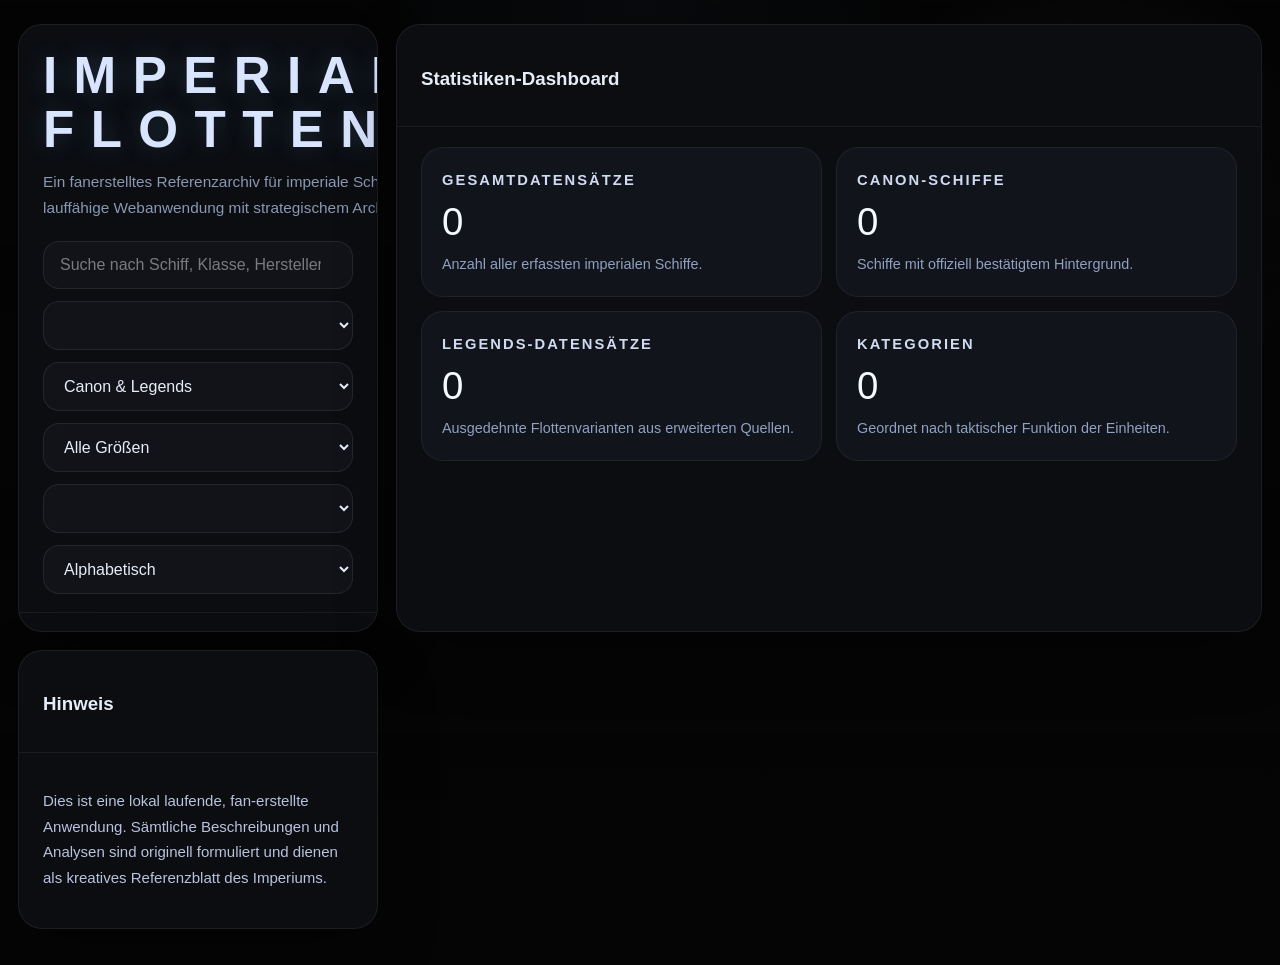
==== commit 7e94a3e5: "chore: sync Marauder shuttle metadata from Jedipedia Kloneinheit 99" ====
--- a/imperial-fleet-archive.html
+++ b/imperial-fleet-archive.html
@@ -2375,6 +2375,46 @@
       }
     ];
 
+      ,
+      {
+        id: 'marauder',
+        name: 'Marauder',
+        category: 'Shuttles',
+        shipClass: 'Omicron-class Angriffsshuttle',
+        manufacturer: 'Unbekannt',
+        length: '—',
+        width: '—',
+        height: '—',
+        crew: '1-4',
+        troopCapacity: '0',
+        fighterCapacity: '0',
+        hyperdrive: 'Variante',
+        shields: 'Variante',
+        primaryWeapons: 'Keine bekannten Hauptwaffen',
+        secondaryWeapons: 'Leichte Bordgeschütze',
+        deployment: 'Transport und schnelle Insertion für Kloneinheit 99',
+        firstAppearance: 'Kloneinheit 99 (Jedipedia)',
+        status: 'Canon',
+        knownShips: '',
+        description: 'Ein kompaktes Angriffsshuttle der Omicron-Klasse, verwendet von Kloneinheit 99 für rasche, unauffällige Verlagerungen und Einsätze.',
+        technicalOverview: 'Robustes, kompakt gebautes Shuttle mit Fokus auf Ein- und Aussetzen von Spezialeinheiten. Begrenzte Langstreckenfähigkeiten.',
+        tacticalRole: 'Schnelle Insertion/Exfiltration von Spezialtruppen.',
+        strengths: 'Kompakte Bauform, schnelle Einsatzbereitschaft.',
+        weaknesses: 'Begrenzte Nutzlast und Feuerkraft.',
+        svgViews: {
+          side: '<svg viewBox="0 0 320 120" xmlns="http://www.w3.org/2000/svg"><g fill="none" stroke="#a4d5ff" stroke-width="3"><path d="M80 60 Q140 30 220 60 Q140 90 80 60"/></g></svg>',
+          top: '<svg viewBox="0 0 360 160" xmlns="http://www.w3.org/2000/svg"><g fill="none" stroke="#c1efff" stroke-width="3"><path d="M180 30 L305 75 L305 85 L180 130 L55 85 L55 75 Z"/></g></svg>',
+          front: '<svg viewBox="0 0 170 210" xmlns="http://www.w3.org/2000/svg"><g fill="none" stroke="#d8f8ff" stroke-width="3"><path d="M85 28 L120 92 L120 152 L85 188 L50 152 L50 92 Z"/></g></svg>'
+        },
+        lengthValue: 0,
+        power: 20,
+        weapons: [
+          { label: 'Bordgeschütze', detail: 'Leichte Verteidigungswaffen zur Selbstverteidigung.' }
+        ]
+      }
+
+    ];
+
     const categories = [
       'Starfighters',
       'Bombers',
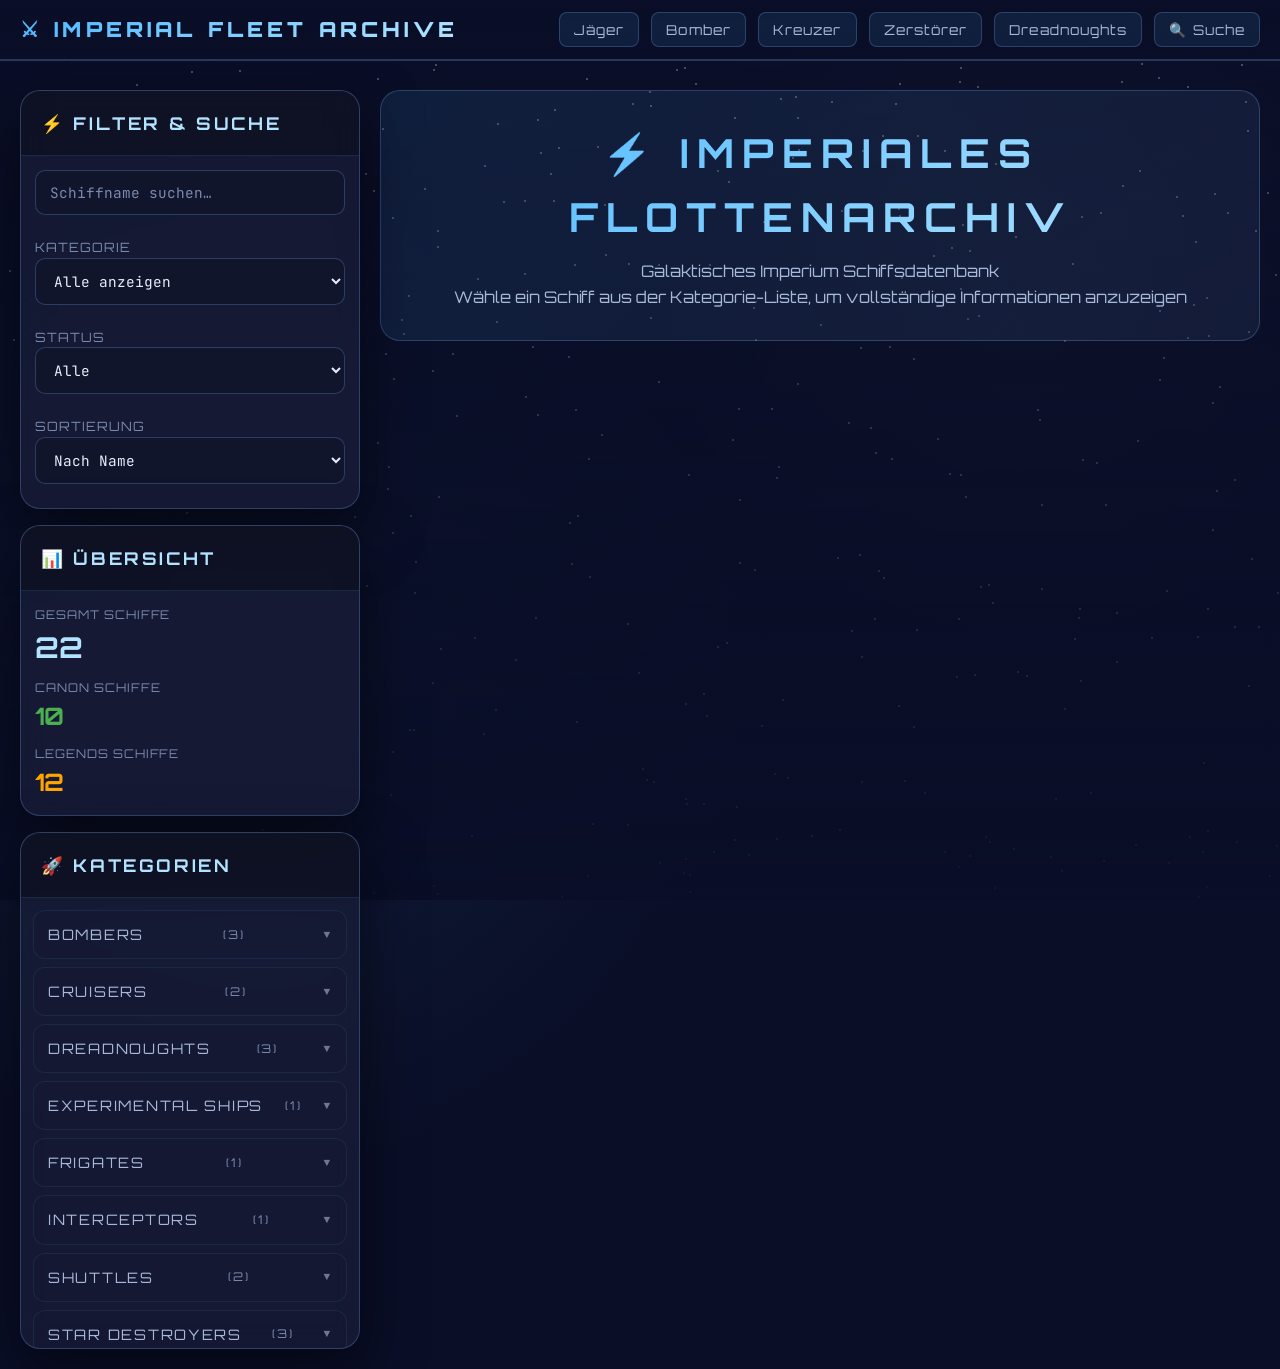
==== commit a82a93d5: "s" ====
--- a/imperial-fleet-archive.html
+++ b/imperial-fleet-archive.html
@@ -3,59 +3,66 @@
 <head>
   <meta charset="UTF-8">
   <meta name="viewport" content="width=device-width, initial-scale=1.0">
-  <title>Imperiales Flottenarchiv | Galactic Empire Fan Reference</title>
+  <title>Imperiales Flottenarchiv | Galactic Empire Fleet Database</title>
+  <link href="https://fonts.googleapis.com/css2?family=Orbitron:wght@400;700;900&display=swap" rel="stylesheet">
   <style>
+    @import url('https://fonts.googleapis.com/css2?family=JetBrains+Mono:wght@400;600;700&display=swap');
+
     :root {
-      --bg: #050505;
-      --panel: #0f1218;
-      --panel-alt: #161b23;
-      --border: rgba(110, 145, 235, 0.14);
-      --accent: #7ab6ff;
-      --accent-strong: #b2e4ff;
-      --text: #e7edf8;
-      --muted: #8a98b3;
-      --shadow: 0 24px 60px rgba(0, 0, 0, 0.32);
-      --radius: 24px;
-      --radius-sm: 14px;
-      --font-sans: 'Orbitron', sans-serif;
-      --font-mono: 'Courier New', monospace;
+      --bg: #0a0e27;
+      --bg-secondary: #0f1420;
+      --panel: #1a1f3a;
+      --panel-hover: #232d52;
+      --border: rgba(122, 182, 255, 0.25);
+      --accent: #4db8ff;
+      --accent-strong: #7ab6ff;
+      --accent-bright: #b2e4ff;
+      --text-primary: #e7edf8;
+      --text-secondary: #a8b8d8;
+      --text-muted: #7a8aae;
+      --shadow: 0 24px 60px rgba(0, 0, 0, 0.5);
+      --glow: 0 0 20px rgba(74, 184, 255, 0.3);
+      --radius: 20px;
+      --radius-sm: 12px;
+      --font-sans: 'Orbitron', monospace;
+      --font-mono: 'JetBrains Mono', monospace;
     }
 
     * {
       box-sizing: border-box;
-      scrollbar-width: thin;
-      scrollbar-color: rgba(122, 182, 255, 0.42) transparent;
     }
 
     *::-webkit-scrollbar {
-      width: 10px;
-      height: 10px;
+      width: 12px;
     }
 
     *::-webkit-scrollbar-track {
-      background: transparent;
+      background: rgba(74, 184, 255, 0.05);
+      border-radius: 999px;
     }
 
     *::-webkit-scrollbar-thumb {
-      background: rgba(122, 182, 255, 0.34);
+      background: linear-gradient(180deg, var(--accent), var(--accent-strong));
       border-radius: 999px;
+      border: 2px solid var(--bg);
     }
 
     html, body {
       margin: 0;
       min-height: 100%;
-      background: radial-gradient(circle at top, rgba(55, 82, 120, 0.09), transparent 25%),
-                  radial-gradient(circle at 85% 20%, rgba(255, 255, 255, 0.05), transparent 18%),
-                  var(--bg);
-      color: var(--text);
+      background: 
+        radial-gradient(circle at 20% 50%, rgba(74, 184, 255, 0.08), transparent 40%),
+        radial-gradient(circle at 80% 20%, rgba(255, 255, 255, 0.04), transparent 25%),
+        var(--bg);
+      color: var(--text-primary);
       font-family: var(--font-sans);
+      line-height: 1.6;
+      overflow-x: hidden;
     }
 
     body {
       position: relative;
-      overflow-x: hidden;
       padding: 0;
-      min-height: 100vh;
     }
 
     .starfield {
@@ -66,147 +73,204 @@
       overflow: hidden;
     }
 
-    .starfield span {
+    .starfield-star {
       position: absolute;
-      display: block;
       width: 2px;
       height: 2px;
-      background: rgba(255, 255, 255, 0.88);
+      background: rgba(255, 255, 255, 0.9);
       border-radius: 50%;
       opacity: 0.8;
-      filter: drop-shadow(0 0 6px rgba(255, 255, 255, 0.35));
-      animation: sparkle 8s infinite ease-in-out;
-    }
-
-    .starfield span:nth-child(3n) {
-      animation-duration: 10s;
-      opacity: 0.55;
-    }
-
-    @keyframes sparkle {
-      0%, 100% { transform: translateY(0) scale(1); opacity: 0.5; }
-      50% { transform: translateY(-6px) scale(1.2); opacity: 1; }
+      filter: drop-shadow(0 0 4px rgba(255, 255, 255, 0.4));
     }
 
     .overlay {
-      content: '';
       position: fixed;
       inset: 0;
-      background: linear-gradient(0deg, rgba(5,5,5,0.94), rgba(5,5,5,0.2));
+      background: linear-gradient(180deg, rgba(10, 14, 39, 0.5), rgba(10, 14, 39, 0.95));
       z-index: 1;
       pointer-events: none;
+    }
+
+    .top-nav {
+      position: fixed;
+      top: 0;
+      left: 0;
+      right: 0;
+      z-index: 50;
+      background: linear-gradient(180deg, rgba(10, 14, 39, 0.95), rgba(10, 14, 39, 0.85));
+      border-bottom: 2px solid var(--border);
+      backdrop-filter: blur(12px);
+      padding: 12px 20px;
+    }
+
+    .top-nav-content {
+      max-width: 1900px;
+      margin: 0 auto;
+      display: flex;
+      align-items: center;
+      justify-content: space-between;
+      gap: 20px;
+    }
+
+    .nav-logo {
+      font-size: 1.3rem;
+      font-weight: 900;
+      letter-spacing: 0.2em;
+      background: linear-gradient(135deg, var(--accent), var(--accent-bright));
+      -webkit-background-clip: text;
+      -webkit-text-fill-color: transparent;
+      background-clip: text;
+      text-transform: uppercase;
+      white-space: nowrap;
+    }
+
+    .nav-quick-links {
+      display: flex;
+      gap: 12px;
+      flex-wrap: wrap;
+    }
+
+    .nav-btn {
+      padding: 8px 14px;
+      background: rgba(74, 184, 255, 0.1);
+      border: 1px solid var(--border);
+      border-radius: 8px;
+      color: var(--text-secondary);
+      cursor: pointer;
+      font-family: var(--font-sans);
+      font-size: 0.85rem;
+      letter-spacing: 0.08em;
+      transition: all 0.2s ease;
+      white-space: nowrap;
+    }
+
+    .nav-btn:hover {
+      background: rgba(74, 184, 255, 0.2);
+      color: var(--accent-bright);
+      border-color: var(--accent);
+      transform: translateY(-1px);
     }
 
     .app-shell {
       position: relative;
       z-index: 2;
-      width: min(1700px, 100%);
-      margin: 24px auto 36px;
+      margin-top: 70px;
+      width: 100%;
+      max-width: 1900px;
+      margin-left: auto;
+      margin-right: auto;
       display: grid;
-      grid-template-columns: 360px minmax(0, 1fr);
-      gap: 18px;
-      padding: 0 18px;
+      grid-template-columns: 340px 1fr;
+      gap: 20px;
+      padding: 20px;
+      min-height: calc(100vh - 70px);
+    }
+
+    .sidebar {
+      display: flex;
+      flex-direction: column;
+      gap: 16px;
     }
 
     .panel {
-      background: rgba(12, 14, 18, 0.95);
-      border: 1px solid rgba(255, 255, 255, 0.07);
+      background: rgba(26, 31, 58, 0.7);
+      border: 1px solid var(--border);
       border-radius: var(--radius);
+      backdrop-filter: blur(14px);
       box-shadow: var(--shadow);
-      backdrop-filter: blur(14px);
       overflow: hidden;
+      transition: all 0.3s ease;
+    }
+
+    .panel:hover {
+      border-color: var(--accent);
+      box-shadow: var(--glow), var(--shadow);
     }
 
     .panel-header {
-      padding: 24px 24px 18px;
-      border-bottom: 1px solid rgba(255, 255, 255, 0.06);
-    }
-
-    .title-block {
-      display: grid;
-      gap: 12px;
-      margin-bottom: 12px;
-    }
-
-    .title-block h1 {
+      padding: 18px 20px;
+      border-bottom: 1px solid rgba(74, 184, 255, 0.15);
+      background: rgba(0, 0, 0, 0.3);
+    }
+
+    .panel-header h2 {
       margin: 0;
-      font-size: clamp(2rem, 4vw, 3.2rem);
-      letter-spacing: 0.32em;
+      font-size: 1.1rem;
+      letter-spacing: 0.15em;
       text-transform: uppercase;
-      color: #d9e5ff;
-      line-height: 1.05;
-      text-shadow: 0 0 25px rgba(122, 183, 255, 0.21);
-    }
-
-    .title-block p {
-      margin: 0;
-      color: var(--muted);
-      font-size: 0.96rem;
-      line-height: 1.7;
-      max-width: 38rem;
-    }
-
-    .control-grid {
-      display: grid;
-      gap: 12px;
-      padding-top: 8px;
+      color: var(--accent-bright);
     }
 
     .search-box,
     .filter-box,
     .sort-box {
       width: 100%;
-      padding: 14px 16px;
-      border-radius: 16px;
-      border: 1px solid rgba(255, 255, 255, 0.08);
-      background: rgba(18, 20, 26, 0.96);
-      color: var(--text);
-      font: 1rem var(--font-sans);
+      padding: 12px 14px;
+      margin-bottom: 10px;
+      border-radius: 10px;
+      border: 1px solid var(--border);
+      background: rgba(15, 20, 40, 0.6);
+      color: var(--text-primary);
+      font-family: var(--font-mono);
+      font-size: 0.9rem;
       outline: none;
-      transition: border-color 0.2s ease, box-shadow 0.2s ease;
+      transition: all 0.2s ease;
     }
 
     .search-box:focus,
     .filter-box:focus,
     .sort-box:focus {
-      border-color: rgba(122, 183, 255, 0.45);
-      box-shadow: 0 0 0 3px rgba(122, 183, 255, 0.08);
+      border-color: var(--accent);
+      background: rgba(15, 20, 40, 0.9);
+      box-shadow: 0 0 15px rgba(74, 184, 255, 0.2);
     }
 
     .search-box::placeholder {
-      color: rgba(255, 255, 255, 0.44);
+      color: var(--text-muted);
     }
 
     .accordion-list {
-      padding: 0 16px 18px;
+      padding: 12px;
+      max-height: calc(100vh - 450px);
+      overflow-y: auto;
     }
 
     details {
-      margin: 0;
-      border-radius: 18px;
+      margin-bottom: 8px;
+      background: rgba(20, 25, 50, 0.5);
+      border: 1px solid rgba(74, 184, 255, 0.1);
+      border-radius: 12px;
       overflow: hidden;
-      margin-bottom: 12px;
-      background: rgba(17, 20, 27, 0.96);
-      border: 1px solid rgba(255,255,255,0.05);
+      transition: all 0.2s ease;
+    }
+
+    details:hover {
+      border-color: var(--border);
+      background: rgba(20, 25, 50, 0.8);
+    }
+
+    details[open] {
+      background: rgba(20, 25, 50, 0.9);
     }
 
     summary {
       list-style: none;
-      padding: 18px 20px;
+      padding: 12px 14px;
       cursor: pointer;
       display: flex;
       justify-content: space-between;
       align-items: center;
-      font-size: 1rem;
+      font-size: 0.9rem;
+      letter-spacing: 0.12em;
       text-transform: uppercase;
-      letter-spacing: 0.18em;
-      color: #c6d2eb;
-      position: relative;
-      transition: background 0.18s ease;
+      color: var(--text-secondary);
+      user-select: none;
+      transition: all 0.2s ease;
     }
 
     summary:hover {
-      background: rgba(122, 183, 255, 0.05);
+      color: var(--accent-bright);
+      background: rgba(74, 184, 255, 0.08);
     }
 
     summary::marker {
@@ -214,10 +278,11 @@
     }
 
     summary::after {
-      content: '\25be';
-      font-size: 0.85rem;
-      opacity: 0.75;
+      content: '▼';
+      font-size: 0.7rem;
+      opacity: 0.6;
       transition: transform 0.2s ease;
+      margin-left: auto;
     }
 
     details[open] summary::after {
@@ -225,629 +290,308 @@
     }
 
     .category-count {
-      font-size: 0.88rem;
-      color: var(--muted);
+      font-size: 0.75rem;
+      color: var(--text-muted);
+      margin-left: auto;
     }
 
     .ship-list {
-      padding: 0 16px 16px;
+      padding: 8px;
+      display: grid;
+      gap: 6px;
+    }
+
+    .ship-card {
+      padding: 12px;
+      background: rgba(15, 20, 40, 0.4);
+      border: 1px solid rgba(74, 184, 255, 0.1);
+      border-radius: 10px;
+      cursor: pointer;
+      transition: all 0.2s ease;
+      font-size: 0.85rem;
+    }
+
+    .ship-card:hover {
+      background: rgba(74, 184, 255, 0.12);
+      border-color: var(--accent);
+      transform: translateX(4px);
+    }
+
+    .ship-name {
+      font-weight: 600;
+      color: var(--text-primary);
+      margin-bottom: 3px;
+    }
+
+    .ship-class {
+      font-size: 0.75rem;
+      color: var(--text-muted);
+    }
+
+    .main-content {
+      display: grid;
+      gap: 20px;
+      grid-template-rows: auto 1fr;
+    }
+
+    .detail-panel.hidden {
+      display: none !important;
+    }
+
+    .welcome-panel {
+      background: linear-gradient(135deg, rgba(74, 184, 255, 0.1), rgba(122, 182, 255, 0.08));
+      border: 1px solid var(--border);
+      border-radius: var(--radius);
+      padding: 30px;
+      text-align: center;
+    }
+
+    .welcome-panel h1 {
+      font-size: 2.5rem;
+      margin: 0 0 10px;
+      letter-spacing: 0.2em;
+      background: linear-gradient(135deg, var(--accent), var(--accent-bright));
+      -webkit-background-clip: text;
+      -webkit-text-fill-color: transparent;
+      background-clip: text;
+    }
+
+    .welcome-panel p {
+      color: var(--text-secondary);
+      margin: 0;
+      font-size: 1rem;
+      line-height: 1.6;
+    }
+
+    .detail-header {
       display: grid;
       gap: 12px;
-    }
-
-    .ship-card {
-      display: grid;
-      grid-template-columns: 1fr auto;
-      gap: 14px;
-      align-items: center;
-      padding: 18px;
-      border-radius: 16px;
-      background: rgba(14, 16, 21, 0.98);
-      border: 1px solid rgba(255,255,255,0.05);
-      cursor: pointer;
-      transition: transform 0.18s ease, border-color 0.18s ease, background 0.18s ease;
-    }
-
-    .ship-card:hover {
-      transform: translateY(-2px);
-      border-color: rgba(122, 183, 255, 0.24);
-      background: rgba(22, 26, 34, 0.98);
-    }
-
-    .ship-card .meta {
-      display: grid;
-      gap: 6px;
-    }
-
-    .ship-name {
-      margin: 0;
-      font-size: 1.05rem;
-      color: #edf4ff;
-      letter-spacing: 0.02em;
-    }
-
-    .ship-class {
-      margin: 0;
-      font-size: 0.94rem;
-      color: #d3d9ea;
-    }
-
-    .ship-tags {
-      display: flex;
-      flex-wrap: wrap;
-      gap: 8px;
-    }
-
-    .ship-tag {
-      font-size: 0.8rem;
-      color: #b9c6e3;
-      background: rgba(255,255,255,0.05);
-      padding: 6px 10px;
-      border-radius: 999px;
-      border: 1px solid rgba(255,255,255,0.06);
-    }
-
-    .ship-quickline {
-      display: grid;
-      gap: 4px;
-      font-size: 0.88rem;
-      color: var(--muted);
-    }
-
-    .ship-statline {
-      display: flex;
-      flex-wrap: wrap;
-      gap: 8px;
-      font-size: 0.83rem;
-      color: rgba(255,255,255,0.74);
-    }
-
-    .ship-statline span {
-      background: rgba(255,255,255,0.04);
-      padding: 6px 10px;
-      border-radius: 999px;
-    }
-
-    .detail-panel {
-      display: grid;
-      gap: 16px;
-      padding: 22px 24px 22px;
-    }
-
-    .detail-panel.hidden {
-      display: none;
-    }
-
-    .detail-header {
-      display: grid;
-      gap: 10px;
-      padding: 22px;
-      border-radius: 24px;
-      background: rgba(12, 15, 19, 0.97);
-      border: 1px solid rgba(255,255,255,0.06);
+      padding: 24px;
+      background: linear-gradient(135deg, rgba(74, 184, 255, 0.08), rgba(122, 182, 255, 0.06));
+      border: 1px solid var(--border);
+      border-radius: var(--radius);
     }
 
     .detail-header h2 {
       margin: 0;
-      font-size: clamp(1.9rem, 3vw, 2.6rem);
+      font-size: 2rem;
       letter-spacing: 0.2em;
       text-transform: uppercase;
-      color: #f7faff;
+      color: var(--accent-bright);
     }
 
     .detail-header p {
       margin: 0;
       color: var(--accent);
-      font-size: 0.94rem;
-      letter-spacing: 0.18em;
+      font-size: 0.95rem;
+      letter-spacing: 0.12em;
+    }
+
+    .status-pill {
+      display: inline-block;
+      padding: 6px 12px;
+      border-radius: 20px;
+      font-size: 0.75rem;
+      font-weight: 700;
+      letter-spacing: 0.1em;
       text-transform: uppercase;
+    }
+
+    .status-pill.canon {
+      background: rgba(76, 175, 80, 0.2);
+      color: #4caf50;
+      border: 1px solid rgba(76, 175, 80, 0.4);
+    }
+
+    .status-pill.legends {
+      background: rgba(255, 152, 0, 0.2);
+      color: #ffa500;
+      border: 1px solid rgba(255, 152, 0, 0.4);
     }
 
     .detail-grid {
       display: grid;
-      grid-template-columns: minmax(0, 1fr) 360px;
+      grid-template-columns: 1fr 320px;
       gap: 20px;
     }
 
     .detail-main,
     .detail-side {
       display: grid;
-      gap: 18px;
+      gap: 16px;
     }
 
     .section-card {
-      background: rgba(16, 18, 23, 0.98);
-      border: 1px solid rgba(255,255,255,0.05);
-      border-radius: 22px;
-      padding: 22px;
-      box-shadow: inset 0 0 0 1px rgba(122, 183, 255, 0.04);
+      background: rgba(20, 25, 50, 0.5);
+      border: 1px solid var(--border);
+      border-radius: 16px;
+      padding: 20px;
     }
 
     .section-card h3 {
-      margin: 0 0 14px;
-      font-size: 1rem;
-      letter-spacing: 0.16em;
+      margin: 0 0 12px;
+      font-size: 0.95rem;
+      letter-spacing: 0.15em;
       text-transform: uppercase;
-      color: #cacef4;
+      color: var(--accent-bright);
     }
 
     .data-grid {
       display: grid;
-      grid-template-columns: repeat(2, minmax(0, 1fr));
-      gap: 14px;
+      grid-template-columns: repeat(2, 1fr);
+      gap: 12px;
+      font-size: 0.85rem;
     }
 
     .data-item {
       display: grid;
-      gap: 4px;
-      font-size: 0.92rem;
-      color: #dbe3f7;
+      gap: 3px;
     }
 
     .label {
-      color: var(--muted);
-      font-size: 0.78rem;
+      color: var(--text-muted);
+      font-size: 0.7rem;
       text-transform: uppercase;
-      letter-spacing: 0.14em;
+      letter-spacing: 0.1em;
+      font-weight: 600;
     }
 
     .value {
-      color: #f1f7ff;
+      color: var(--text-primary);
       font-weight: 600;
     }
 
     .detail-body {
-      display: grid;
-      gap: 14px;
-      color: #d7e0f8;
-      line-height: 1.7;
-      font-size: 0.96rem;
+      color: var(--text-secondary);
+      line-height: 1.8;
+      font-size: 0.9rem;
     }
 
     .detail-body p {
-      margin: 0;
+      margin: 0 0 12px;
     }
 
     .weapon-list {
       display: grid;
-      gap: 10px;
+      gap: 8px;
     }
 
     .weapon-item {
-      display: grid;
-      gap: 4px;
-      padding: 14px;
-      background: rgba(255,255,255,0.03);
-      border-radius: 16px;
-      border: 1px solid rgba(255,255,255,0.06);
+      padding: 10px;
+      background: rgba(74, 184, 255, 0.08);
+      border: 1px solid rgba(74, 184, 255, 0.15);
+      border-radius: 10px;
     }
 
     .weapon-item strong {
       display: block;
-      color: #eef4ff;
+      color: var(--accent-bright);
+      margin-bottom: 3px;
     }
 
     .weapon-item span {
-      color: #b7c4e1;
-      font-size: 0.9rem;
+      color: var(--text-secondary);
+      font-size: 0.8rem;
     }
 
     .chart-card {
       display: grid;
-      gap: 14px;
-      padding: 20px;
-      border-radius: 22px;
-      background: rgba(18, 21, 29, 0.98);
-      border: 1px solid rgba(255,255,255,0.05);
+      gap: 12px;
+      padding: 18px;
+      background: rgba(20, 25, 50, 0.5);
+      border: 1px solid var(--border);
+      border-radius: 16px;
     }
 
     .chart-title {
       margin: 0;
-      color: #d4e6ff;
-      letter-spacing: 0.14em;
+      color: var(--accent-bright);
+      letter-spacing: 0.12em;
       text-transform: uppercase;
-      font-size: 0.95rem;
+      font-size: 0.9rem;
     }
 
     .chart-row {
       display: flex;
-      gap: 14px;
+      gap: 8px;
       align-items: flex-end;
-      min-height: 180px;
+      height: 150px;
     }
 
     .chart-bar {
       flex: 1;
-      min-width: 50px;
-      border-radius: 24px 24px 0 0;
-      background: linear-gradient(180deg, rgba(122,183,255,0.95), rgba(35,53,92,0.96));
+      min-width: 30px;
+      border-radius: 10px 10px 0 0;
+      background: linear-gradient(180deg, var(--accent), rgba(74, 184, 255, 0.3));
       position: relative;
       display: flex;
       align-items: flex-end;
       justify-content: center;
-      padding-bottom: 10px;
-      transition: background 0.2s ease;
+      padding-bottom: 6px;
+      transition: all 0.2s ease;
+    }
+
+    .chart-bar:hover {
+      background: linear-gradient(180deg, var(--accent-bright), var(--accent));
+      filter: drop-shadow(0 0 10px rgba(74, 184, 255, 0.4));
     }
 
     .chart-bar span {
       position: absolute;
-      top: 10px;
-      width: 100%;
-      color: #e4efff;
+      top: 50%;
+      transform: translateY(-50%);
+      color: var(--text-primary);
+      font-size: 0.7rem;
+      font-weight: 600;
       text-align: center;
-      font-size: 0.78rem;
-      letter-spacing: 0.08em;
-    }
-
-    .chart-bar::after {
-      content: attr(data-label);
-      position: absolute;
-      bottom: -24px;
-      width: 100%;
-      text-align: center;
-      color: #bfc9e5;
-      font-size: 0.8rem;
-      letter-spacing: 0.08em;
-    }
-
-    .comparison-pane {
-      display: grid;
-      gap: 14px;
-    }
-
-    .comparison-preview {
-      display: grid;
-      gap: 12px;
-    }
-
-    .scale-row {
-      display: flex;
-      align-items: flex-end;
-      gap: 12px;
-      min-height: 160px;
-    }
-
-    .scale-item {
-      display: grid;
-      place-items: center;
-      gap: 6px;
-      padding: 14px 12px;
-      border-radius: 18px;
-      background: rgba(255,255,255,0.04);
-      border: 1px solid rgba(255,255,255,0.06);
-      color: #d3dce8;
-      min-width: 88px;
-      text-align: center;
-    }
-
-    .scale-item strong {
-      color: #f1f7ff;
-      font-size: 1rem;
-      line-height: 1.2;
-    }
-
-    .svg-panel {
-      display: grid;
-      gap: 16px;
-      border-radius: 22px;
-      padding: 18px;
-      background: rgba(14,16,21,0.98);
-      border: 1px solid rgba(255,255,255,0.05);
-    }
-
-    .svg-panel svg {
-      width: 100%;
-      height: auto;
-      min-height: 160px;
-      background: linear-gradient(180deg, rgba(11,13,18,0.99), rgba(24,28,36,0.96));
-      border-radius: 18px;
-      overflow: visible;
-    }
-
-    .svg-labels {
-      display: grid;
-      gap: 10px;
-    }
-
-    .svg-labels span {
-      display: inline-flex;
-      gap: 0.5rem;
-      align-items: center;
-      color: #c4d2ed;
-      font-size: 0.89rem;
-    }
-
-    .svg-labels span::before {
-      content: '';
-      display: inline-block;
-      width: 8px;
-      height: 8px;
-      border-radius: 50%;
-      background: var(--accent);
-    }
-
-    .button-row {
-      display: flex;
-      gap: 12px;
-      flex-wrap: wrap;
-      padding-top: 6px;
-    }
-
-    .action-button {
-      border: none;
-      color: #f5faff;
-      background: linear-gradient(135deg, rgba(122,183,255,0.98), rgba(73,118,180,0.98));
-      padding: 14px 18px;
-      border-radius: 999px;
+    }
+
+    .back-button {
+      padding: 10px 16px;
+      background: rgba(74, 184, 255, 0.15);
+      border: 1px solid var(--border);
+      border-radius: 10px;
+      color: var(--accent-bright);
       cursor: pointer;
-      font: 0.94rem var(--font-sans);
+      font-family: var(--font-sans);
+      font-size: 0.85rem;
+      letter-spacing: 0.1em;
       text-transform: uppercase;
-      letter-spacing: 0.16em;
-      transition: transform 0.18s ease, box-shadow 0.2s ease;
-    }
-
-    .action-button:hover {
-      transform: translateY(-1px);
-      box-shadow: 0 18px 34px rgba(93, 145, 246, 0.22);
-    }
-
-    .secondary-button {
-      background: rgba(255,255,255,0.05);
-      border: 1px solid rgba(255,255,255,0.08);
-      color: #dce7ff;
-    }
-
-    .status-pill {
-      display: inline-flex;
-      align-items: center;
-      gap: 10px;
-      padding: 10px 14px;
-      border-radius: 999px;
-      border: 1px solid rgba(255,255,255,0.08);
-      text-transform: uppercase;
-      font-size: 0.78rem;
-      letter-spacing: 0.16em;
-      font-weight: 700;
-    }
-
-    .status-pill.canon {
-      background: rgba(75, 155, 255, 0.1);
-      border-color: rgba(75, 155, 255, 0.22);
-      color: #c8ebff;
-    }
-
-    .status-pill.legends {
-      background: rgba(255, 170, 80, 0.12);
-      border-color: rgba(255, 170, 80, 0.22);
-      color: #ffebba;
-    }
-
-    .panel-legend {
-      display: grid;
-      gap: 16px;
-      padding: 20px 24px 22px;
-      color: #b8c3dd;
-      font-size: 0.94rem;
-      line-height: 1.7;
-    }
-
-    .dashboard-grid,
-    .status-grid,
-    .legend-grid {
-      display: grid;
-      gap: 14px;
-    }
-
-    .dashboard-grid {
-      grid-template-columns: repeat(2, minmax(0, 1fr));
-    }
-
-    .dashboard-tile {
-      background: rgba(18, 21, 28, 0.96);
-      padding: 20px;
-      border-radius: 22px;
-      border: 1px solid rgba(255,255,255,0.06);
-      display: grid;
-      gap: 10px;
-    }
-
-    .dashboard-tile h4 {
-      margin: 0;
-      font-size: 0.92rem;
-      text-transform: uppercase;
-      letter-spacing: 0.14em;
-      color: #d0dbf1;
-    }
-
-    .dashboard-value {
-      margin: 0;
-      font-size: 2.4rem;
-      color: #f4fbff;
-      line-height: 1;
-    }
-
-    .dashboard-subtle {
-      margin: 0;
-      color: #90a1c2;
-      font-size: 0.9rem;
-    }
-
-    .status-grid {
-      grid-template-columns: repeat(3, minmax(0, 1fr));
-    }
-
-    .status-tile {
-      background: rgba(255,255,255,0.03);
-      padding: 18px;
-      border-radius: 20px;
-      border: 1px solid rgba(255,255,255,0.06);
-      display: grid;
-      gap: 10px;
-    }
-
-    .status-tile span {
-      color: #b0bfdb;
-      font-size: 0.82rem;
-      letter-spacing: 0.12em;
-      text-transform: uppercase;
-    }
-
-    .status-tile strong {
-      color: #f0f7ff;
-      font-size: 1.9rem;
-      line-height: 1;
-    }
-
-    .note-box {
-      padding: 20px;
-      border-radius: 20px;
-      background: rgba(22, 26, 33, 0.98);
-      border-left: 4px solid rgba(122, 183, 255, 0.7);
-      color: #d1dbf4;
-      line-height: 1.65;
-    }
-
-    .note-box strong {
-      color: #eff5ff;
-    }
-
-    .legend-chip {
-      display: inline-flex;
-      align-items: center;
-      justify-content: center;
-      padding: 10px 14px;
-      border-radius: 999px;
-      background: rgba(255,255,255,0.04);
-      border: 1px solid rgba(255,255,255,0.06);
-      color: #cfd9ec;
-      font-size: 0.82rem;
-      letter-spacing: 0.12em;
-      text-transform: uppercase;
-    }
-
-    .interactive-ship {
-      display: grid;
-      gap: 16px;
-      border-radius: 22px;
-      background: rgba(14, 16, 21, 0.96);
-      border: 1px solid rgba(255,255,255,0.05);
-      padding: 20px;
-    }
-
-    .ship-scene {
-      position: relative;
-      width: 100%;
-      min-height: 280px;
-      border-radius: 20px;
-      overflow: hidden;
-      background: radial-gradient(circle at 50% 40%, rgba(125, 183, 255, 0.12), transparent 36%),
-                  linear-gradient(180deg, rgba(14, 18, 25, 1), rgba(6, 8, 12, 1));
-    }
-
-    .ship-sprite {
-      position: absolute;
-      left: 50%;
-      top: 50%;
-      width: 180px;
-      height: 180px;
-      transform: translate(-50%, -50%);
-      transition: transform 0.25s ease;
-      opacity: 0.96;
-    }
-
-    .ship-sprite:hover {
-      transform: translate(-50%, -50%) scale(1.03) rotate(8deg);
-    }
-
-    .ship-stage-controls {
-      display: flex;
-      flex-wrap: wrap;
-      gap: 10px;
-    }
-
-    .ship-stage-controls button {
-      flex: 1;
-      min-width: 110px;
-      padding: 12px 14px;
-      background: rgba(255,255,255,0.05);
-      border: 1px solid rgba(255,255,255,0.07);
-      border-radius: 999px;
-      color: #dce6f5;
-      cursor: pointer;
-      font: 0.9rem var(--font-sans);
-      text-transform: uppercase;
-      letter-spacing: 0.12em;
-      transition: background 0.2s ease;
-    }
-
-    .ship-stage-controls button.active,
-    .ship-stage-controls button:hover {
-      background: rgba(122, 183, 255, 0.14);
-    }
-
-    .report-card {
-      padding: 20px;
-      border-radius: 22px;
-      background: rgba(15, 17, 21, 0.98);
-      border: 1px solid rgba(255,255,255,0.05);
-      min-height: 200px;
-      display: grid;
-      gap: 10px;
-    }
-
-    .report-card pre {
-      margin: 0;
-      color: #dbe8ff;
-      font-size: 0.88rem;
-      line-height: 1.6;
-      white-space: pre-wrap;
-      word-break: break-word;
-    }
-
-    .footer-note {
-      margin-top: 30px;
-      color: #7d8ca2;
-      font-size: 0.9rem;
-      text-align: center;
-      padding: 10px 0;
-    }
-
-    @media (max-width: 1180px) {
+      transition: all 0.2s ease;
+    }
+
+    .back-button:hover {
+      background: rgba(74, 184, 255, 0.25);
+      border-color: var(--accent);
+      transform: translateY(-2px);
+    }
+
+    @media (max-width: 1200px) {
       .app-shell {
         grid-template-columns: 1fr;
       }
+
       .detail-grid {
         grid-template-columns: 1fr;
       }
-      .dashboard-grid,
-      .status-grid {
-        grid-template-columns: 1fr;
-      }
-    }
-
-    @media (max-width: 760px) {
-      .app-shell {
-        margin: 0;
-        padding: 0 12px 18px;
-      }
-      .panel {
-        border-radius: 0;
-      }
-      .ship-card {
-        grid-template-columns: 1fr;
-      }
+
       .data-grid {
         grid-template-columns: 1fr;
       }
-      .chart-row {
-        min-height: 140px;
+    }
+
+    @media (max-width: 768px) {
+      .top-nav-content {
+        flex-direction: column;
+        gap: 12px;
       }
-      .status-grid,
-      .legend-grid {
-        grid-template-columns: 1fr;
+
+      .nav-quick-links {
+        width: 100%;
       }
-      .ship-stage-controls button {
-        width: 100%;
+
+      .app-shell {
+        margin-top: 120px;
       }
     }
   </style>
@@ -855,1980 +599,443 @@
 <body>
   <div class="starfield" id="starfield"></div>
   <div class="overlay"></div>
+
+  <nav class="top-nav">
+    <div class="top-nav-content">
+      <div class="nav-logo">⚔ Imperial Fleet Archive</div>
+      <div class="nav-quick-links">
+        <button class="nav-btn" onclick="scrollToCategory('Starfighters')">Jäger</button>
+        <button class="nav-btn" onclick="scrollToCategory('Bombers')">Bomber</button>
+        <button class="nav-btn" onclick="scrollToCategory('Cruisers')">Kreuzer</button>
+        <button class="nav-btn" onclick="scrollToCategory('Star Destroyers')">Zerstörer</button>
+        <button class="nav-btn" onclick="scrollToCategory('Dreadnoughts')">Dreadnoughts</button>
+        <button class="nav-btn" onclick="document.getElementById('searchInput').focus()">🔍 Suche</button>
+      </div>
+    </div>
+  </nav>
+
   <main class="app-shell">
-    <section class="panel">
-      <div class="panel-header">
-        <div class="title-block">
-          <h1>Imperiales Flottenarchiv</h1>
-          <p>Ein fanerstelltes Referenzarchiv für imperiale Schiffsklassen, aufgebaut als lokale, offline lauffähige Webanwendung mit strategischem Archivdesign.</p>
+    <aside class="sidebar">
+      <div class="panel">
+        <div class="panel-header">
+          <h2>⚡ Filter & Suche</h2>
         </div>
-        <div class="control-grid">
-          <input id="searchInput" class="search-box" type="search" placeholder="Suche nach Schiff, Klasse, Hersteller…" aria-label="Suche" />
-          <select id="categoryFilter" class="filter-box" aria-label="Kategorie filtern"></select>
-          <select id="statusFilter" class="filter-box" aria-label="Status filtern">
-            <option value="all">Canon & Legends</option>
+        <div style="padding: 14px;">
+          <input id="searchInput" class="search-box" type="search" placeholder="Schiffname suchen…" aria-label="Suche" />
+          
+          <label style="display: block; font-size: 0.8rem; color: var(--text-muted); margin-top: 12px; text-transform: uppercase; letter-spacing: 0.08em;">Kategorie</label>
+          <select id="categoryFilter" class="filter-box">
+            <option value="">Alle anzeigen</option>
+            <option value="Starfighters">Jagdflugzeuge</option>
+            <option value="Bombers">Bomber</option>
+            <option value="Shuttles">Raumfähren</option>
+            <option value="Interceptors">Abfangjäger</option>
+            <option value="Frigates">Fregatten</option>
+            <option value="Cruisers">Kreuzer</option>
+            <option value="Carriers">Träger</option>
+            <option value="Star Destroyers">Sternenzerstörer</option>
+            <option value="Dreadnoughts">Dreadnoughts</option>
+            <option value="Super Star Destroyers">Super-Sternenzerstörer</option>
+            <option value="Experimental Ships">Experimentell</option>
+            <option value="Support Ships">Unterstützung</option>
+          </select>
+
+          <label style="display: block; font-size: 0.8rem; color: var(--text-muted); margin-top: 12px; text-transform: uppercase; letter-spacing: 0.08em;">Status</label>
+          <select id="statusFilter" class="filter-box">
+            <option value="">Alle</option>
             <option value="Canon">Canon</option>
             <option value="Legends">Legends</option>
           </select>
-          <select id="sizeFilter" class="filter-box" aria-label="Größe filtern">
-            <option value="all">Alle Größen</option>
-            <option value="small">Klein &lt; 15 m</option>
-            <option value="medium">Mittel 15 - 120 m</option>
-            <option value="large">Groß &gt; 120 m</option>
-          </select>
-          <select id="manufacturerFilter" class="filter-box" aria-label="Hersteller filtern"></select>
-          <select id="sortSelect" class="sort-box" aria-label="Sortierung auswählen">
-            <option value="alpha">Alphabetisch</option>
-            <option value="length">Länge</option>
-            <option value="crew">Besatzung</option>
-            <option value="power">Waffenstärke</option>
+
+          <label style="display: block; font-size: 0.8rem; color: var(--text-muted); margin-top: 12px; text-transform: uppercase; letter-spacing: 0.08em;">Sortierung</label>
+          <select id="sortSelect" class="sort-box">
+            <option value="name">Nach Name</option>
+            <option value="length">Nach Größe</option>
+            <option value="crew">Nach Besatzung</option>
+            <option value="category">Nach Kategorie</option>
           </select>
         </div>
       </div>
-      <div class="accordion-list" id="accordionContainer"></div>
-    </section>
-
-    <section class="panel detail-panel hidden" id="detailPanel" aria-live="polite">
-      <div class="detail-header">
-        <span class="status-pill" id="detailStatusLabel">Status</span>
-        <h2 id="detailName">Imperialer Archivdatensatz</h2>
-        <p id="detailSubtitle">Wähle ein Schiff, um umfassende Daten anzuzeigen.</p>
-      </div>
-      <div class="detail-grid">
-        <div class="detail-main">
-          <div class="section-card">
-            <h3>Technische Daten</h3>
-            <div class="data-grid" id="techDataGrid"></div>
-          </div>
-
-          <div class="section-card detail-body" id="descriptionCard"></div>
-
-          <div class="section-card">
-            <h3>Strategische Rolle</h3>
-            <p id="tacticalRole"></p>
-            <h3>Stärken</h3>
-            <p id="strengths"></p>
-            <h3>Schwächen</h3>
-            <p id="weaknesses"></p>
-          </div>
-
-          <div class="section-card">
-            <h3>Waffenübersicht</h3>
-            <div class="weapon-list" id="weaponOverview"></div>
-          </div>
-
-          <div class="section-card interactive-ship">
-            <h3>Interaktive Schiffsdarstellung</h3>
-            <div class="ship-scene" id="shipScene">
-              <div class="ship-sprite" id="shipSprite"></div>
+
+      <div class="panel">
+        <div class="panel-header">
+          <h2>📊 Übersicht</h2>
+        </div>
+        <div style="padding: 14px;">
+          <div style="display: grid; gap: 8px;">
+            <div>
+              <div style="font-size: 0.75rem; color: var(--text-muted); text-transform: uppercase; letter-spacing: 0.08em;">Gesamt Schiffe</div>
+              <div style="font-size: 1.8rem; font-weight: 700; color: var(--accent-bright);" id="totalShipsCount">0</div>
             </div>
-            <div class="ship-stage-controls" id="shipViewButtons"></div>
-          </div>
-        </div>
-
-        <aside class="detail-side">
-          <div class="section-card">
-            <h3>Diagramme</h3>
-            <p class="chart-title">Längenvergleich</p>
-            <div class="chart-card" id="lengthChart"></div>
-          </div>
-
-          <div class="section-card comparison-pane">
-            <h3>Größenvergleich</h3>
-            <div class="comparison-preview" id="comparisonPreview"></div>
-          </div>
-
-          <div class="section-card">
-            <h3>Zusammenfassung</h3>
-            <div class="legend-grid">
-              <span class="legend-chip">Kategorie: <strong id="detailCategory"></strong></span>
-              <span class="legend-chip">Hersteller: <strong id="detailManufacturer"></strong></span>
-              <span class="legend-chip">Klassifizierung: <strong id="detailClass"></strong></span>
+            <div>
+              <div style="font-size: 0.75rem; color: var(--text-muted); text-transform: uppercase; letter-spacing: 0.08em;">Canon Schiffe</div>
+              <div style="font-size: 1.5rem; font-weight: 700; color: #4caf50;" id="canonShipsCount">0</div>
             </div>
-            <div class="status-grid" id="statusTiles"></div>
-          </div>
-
-          <div class="section-card report-card">
-            <h3>Datensatzbericht</h3>
-            <pre id="reportText">Wähle ein Schiff, um den vorläufigen Einsatzbericht anzuzeigen.</pre>
-          </div>
-        </aside>
-      </div>
-      <div class="button-row">
-        <button class="action-button secondary-button" id="backButton">Zurück zur Archivliste</button>
-      </div>
-    </section>
-
-    <section class="panel">
-      <div class="panel-header">
-        <h3>Statistiken-Dashboard</h3>
-      </div>
-      <div class="panel-legend">
-        <div class="dashboard-grid">
-          <div class="dashboard-tile">
-            <h4>Gesamtdatensätze</h4>
-            <p class="dashboard-value" id="totalShips">0</p>
-            <p class="dashboard-subtle">Anzahl aller erfassten imperialen Schiffe.</p>
-          </div>
-          <div class="dashboard-tile">
-            <h4>Canon-Schiffe</h4>
-            <p class="dashboard-value" id="totalCanon">0</p>
-            <p class="dashboard-subtle">Schiffe mit offiziell bestätigtem Hintergrund.</p>
-          </div>
-          <div class="dashboard-tile">
-            <h4>Legends-Datensätze</h4>
-            <p class="dashboard-value" id="totalLegends">0</p>
-            <p class="dashboard-subtle">Ausgedehnte Flottenvarianten aus erweiterten Quellen.</p>
-          </div>
-          <div class="dashboard-tile">
-            <h4>Kategorien</h4>
-            <p class="dashboard-value" id="totalCategories">0</p>
-            <p class="dashboard-subtle">Geordnet nach taktischer Funktion der Einheiten.</p>
+            <div>
+              <div style="font-size: 0.75rem; color: var(--text-muted); text-transform: uppercase; letter-spacing: 0.08em;">Legends Schiffe</div>
+              <div style="font-size: 1.5rem; font-weight: 700; color: #ffa500;" id="legendsShipsCount">0</div>
+            </div>
           </div>
         </div>
       </div>
-    </section>
-
-    <section class="panel">
-      <div class="panel-header">
-        <h3>Hinweis</h3>
+
+      <div class="panel">
+        <div class="panel-header">
+          <h2>🚀 Kategorien</h2>
+        </div>
+        <div class="accordion-list" id="categoryList"></div>
       </div>
-      <div class="panel-legend">
-        <p>Dies ist eine lokal laufende, fan-erstellte Anwendung. Sämtliche Beschreibungen und Analysen sind originell formuliert und dienen als kreatives Referenzblatt des Imperiums.</p>
+    </aside>
+
+    <section class="main-content">
+      <div class="detail-panel hidden" id="detailPanel">
+        <button class="back-button" onclick="hideDetail()">← Zurück zur Liste</button>
+        
+        <div class="detail-header">
+          <div style="display: flex; align-items: center; gap: 12px;">
+            <span class="status-pill canon" id="detailStatusLabel">Status</span>
+            <h2 id="detailName" style="margin: 0;">Schiff auswählen</h2>
+          </div>
+          <p id="detailSubtitle">Wähle ein Schiff für Details</p>
+        </div>
+
+        <div class="detail-grid">
+          <div class="detail-main">
+            <div class="section-card">
+              <h3>📋 Basis Informationen</h3>
+              <div class="data-grid">
+                <div class="data-item">
+                  <div class="label">Kategorie</div>
+                  <div class="value" id="detailCategory">—</div>
+                </div>
+                <div class="data-item">
+                  <div class="label">Hersteller</div>
+                  <div class="value" id="detailManufacturer">—</div>
+                </div>
+                <div class="data-item">
+                  <div class="label">Klasse</div>
+                  <div class="value" id="detailClass">—</div>
+                </div>
+                <div class="data-item">
+                  <div class="label">Status</div>
+                  <div class="value" id="detailStatusText">—</div>
+                </div>
+                <div class="data-item">
+                  <div class="label">Länge</div>
+                  <div class="value" id="detailLength">—</div>
+                </div>
+                <div class="data-item">
+                  <div class="label">Besatzung</div>
+                  <div class="value" id="detailCrew">—</div>
+                </div>
+              </div>
+            </div>
+
+            <div class="section-card">
+              <h3>📝 Beschreibung</h3>
+              <div class="detail-body" id="descriptionCard"></div>
+            </div>
+
+            <div class="section-card">
+              <h3>⚔️ Bewaffnung</h3>
+              <div class="weapon-list" id="weaponsList"></div>
+            </div>
+
+            <div class="section-card">
+              <h3>📊 Größenvergleich</h3>
+              <div class="chart-row" id="lengthChart"></div>
+            </div>
+          </div>
+
+          <div class="detail-side">
+            <div class="section-card">
+              <h3>🎯 Rolle & Einsatz</h3>
+              <div class="detail-body">
+                <strong style="color: var(--accent);">Taktische Rolle:</strong>
+                <div id="tacticalRole" style="margin-top: 6px; color: var(--text-secondary);">—</div>
+              </div>
+            </div>
+
+            <div class="section-card">
+              <h3>✅ Stärken</h3>
+              <div class="detail-body" id="strengths" style="color: #4caf50;">—</div>
+            </div>
+
+            <div class="section-card">
+              <h3>⚠️ Schwächen</h3>
+              <div class="detail-body" id="weaknesses" style="color: #ff9800;">—</div>
+            </div>
+
+            <div class="section-card">
+              <h3>🔧 Spezifikationen</h3>
+              <div class="data-grid">
+                <div class="data-item">
+                  <div class="label">Hyperantrieb</div>
+                  <div class="value" id="detailHyperdrive">—</div>
+                </div>
+                <div class="data-item">
+                  <div class="label">Schilde</div>
+                  <div class="value" id="detailShields">—</div>
+                </div>
+                <div class="data-item">
+                  <div class="label">Truppen</div>
+                  <div class="value" id="detailTroops">—</div>
+                </div>
+                <div class="data-item">
+                  <div class="label">Jäger</div>
+                  <div class="value" id="detailFighters">—</div>
+                </div>
+              </div>
+            </div>
+          </div>
+        </div>
+      </div>
+
+      <div class="welcome-panel" id="welcomePanel">
+        <h1>⚡ IMPERIALES FLOTTENARCHIV</h1>
+        <p>Galaktisches Imperium Schiffsdatenbank<br>Wähle ein Schiff aus der Kategorie-Liste, um vollständige Informationen anzuzeigen</p>
       </div>
     </section>
   </main>
 
   <script>
-    /*
-      Imperial Fleet Archive
-      Diese JavaScript-Sektion steuert die Datenanzeige, Filterlogik und die Detailsicht.
-      Alle Inhalte sind intern, offline und ohne externe API-Anbindung vorhanden.
-    */
-
+    // Starfield Generator
+    function createStarfield() {
+      const container = document.getElementById('starfield');
+      const starCount = 200;
+      for (let i = 0; i < starCount; i++) {
+        const star = document.createElement('div');
+        star.className = 'starfield-star';
+        star.style.left = Math.random() * 100 + '%';
+        star.style.top = Math.random() * 100 + '%';
+        star.style.animation = `twinkle ${2 + Math.random() * 3}s infinite ease-in-out`;
+        star.style.animationDelay = Math.random() * 2 + 's';
+        container.appendChild(star);
+      }
+    }
+
+    // Starfield Animation
+    const style = document.createElement('style');
+    style.textContent = `
+      @keyframes twinkle {
+        0%, 100% { opacity: 0.3; }
+        50% { opacity: 1; }
+      }
+    `;
+    document.head.appendChild(style);
+
+    // Schiff-Datenbank
     const shipDatabase = [
-      {
-        id: 'tie-fighter',
-        name: 'TIE Fighter',
-        category: 'Starfighters',
-        shipClass: 'Twin Ion Engine Fighter',
-        manufacturer: 'Sienar Fleet Systems',
-        length: '6,4 m',
-        width: '6,4 m',
-        height: '7,5 m',
-        crew: '1',
-        troopCapacity: '0',
-        fighterCapacity: '1',
-        hyperdrive: 'Nein',
-        shields: 'Keine',
-        primaryWeapons: '2 x S-FS I Laserkanonen',
-        secondaryWeapons: 'Keine',
-        deployment: 'Jagdstaffeln für schnelle Patrouillen und Unterstützungslinien.',
-        firstAppearance: 'Kanonische imperialer Jagdstaffel',
-        status: 'Canon',
-        knownShips: 'TIE Interceptor, TIE Advanced x1, TIE Bomber',
-        description: 'Der TIE Fighter ist ein puristischer Jagdjäger des Imperiums, entworfen für maximale Agilität und hohen Produktionsrhythmus. Seine schlanke Silhouette ist auf blitzschnelle Raumkämpfe zugeschnitten.',
-        technicalOverview: 'Geringe Panzerung, kein Hyperantrieb und ein doppelter Ionenantrieb erlauben schnelle Beschleunigung bei minimalem Materialaufwand und einfacher Wartung in imperialen Hangars.',
-        tacticalRole: 'Ausnutzen von Überzahl und Tempo in Schwarmtaktiken zur Bekämpfung feindlicher Fregatten und leichten Bombern.',
-        strengths: 'Sehr wendig, hohe Verfügbarkeit, schnelle Startbereitschaft.',
-        weaknesses: 'Keine Schilde, empfindlich gegen Treffer, kein Langstreckenpotential.',
-        svgViews: {
-          side: '<svg viewBox="0 0 320 120" xmlns="http://www.w3.org/2000/svg"><g fill="none" stroke="#7ab6ff" stroke-width="3"><path d="M60 60 Q120 20 180 60 Q120 100 60 60"/><path d="M180 60 L270 40 L300 40 L300 80 L270 80 Z"/><path d="M60 60 L30 25 L30 95 Z"/><path d="M180 60 L240 25"/><path d="M180 60 L240 95"/></g></svg>',
-          top: '<svg viewBox="0 0 360 160" xmlns="http://www.w3.org/2000/svg"><g fill="none" stroke="#6eb2ff" stroke-width="3"><path d="M180 20 L300 60 L300 100 L180 140 L60 100 L60 60 Z"/><path d="M180 20 L180 140"/><path d="M60 60 L20 30"/><path d="M60 100 L20 130"/></g></svg>',
-          front: '<svg viewBox="0 0 160 200" xmlns="http://www.w3.org/2000/svg"><g fill="none" stroke="#9ecbff" stroke-width="3"><path d="M80 20 L110 80 L110 140 L80 180 L50 140 L50 80 Z"/><path d="M30 70 L50 80"/><path d="M130 70 L110 80"/></g></svg>'
-        },
-        lengthValue: 6.4,
-        power: 38,
-        weapons: [
-          { label: 'Laserkanonen', detail: 'Zwei schnelle Strahlprojektoren für leichte bis mittelstarke Ziele.' }
-        ]
-      },
-      {
-        id: 'tie-advanced-x1',
-        name: 'TIE Advanced x1',
-        category: 'Starfighters',
-        shipClass: 'Experimentalsterngleiter',
-        manufacturer: 'Sienar Fleet Systems',
-        length: '6,7 m',
-        width: '6,8 m',
-        height: '8,0 m',
-        crew: '1',
-        troopCapacity: '0',
-        fighterCapacity: '1',
-        hyperdrive: 'Nein',
-        shields: 'Schildgenerator',
-        primaryWeapons: '2 x verbesserte Laserkanonen',
-        secondaryWeapons: '2 x Protonentorpedos',
-        deployment: 'Eliteaufträge mit hoher Priorität, Kommandoschutz und Spezialoperationen.',
-        firstAppearance: 'Kanonische Jagdplatte',
-        status: 'Canon',
-        knownShips: 'TIE Interceptor, TIE Bomber, TIE Defender',
-        description: 'Ein experimenteller Einzeljäger, der die Grenzen imperialer Standardjäger auslotet. Er kombiniert schwere Bewaffnung mit einem aktiven Schildsystem für selektive Spezialmissionen.',
-        technicalOverview: 'Diese Plattform verfügt über eine verstärkte Rumpfstruktur, moderne Sensoreinheiten und ein begrenztes aktives Schildfeld. Sie ist die Ausnahme unter den TIE-Baureihen.',
-        tacticalRole: 'Abfangen feindlicher Führungseinheiten, gezielte Jagd auf gegnerische Leitjagdschiffe und Eskorte für geheime Operationen.',
-        strengths: 'Schildschutz, Torpedobewaffnung, sehr hohe Wendigkeit.',
-        weaknesses: 'Einzelstück, hohe Wartungsanforderungen, begrenzte Reichweite.',
-        svgViews: {
-          side: '<svg viewBox="0 0 320 120" xmlns="http://www.w3.org/2000/svg"><g fill="none" stroke="#87c7ff" stroke-width="3"><path d="M70 60 Q120 30 180 60 Q120 90 70 60"/><path d="M180 60 L255 35 L295 35 L295 85 L255 85 Z"/><path d="M70 60 L35 25 L35 95 Z"/><path d="M180 60 L235 25"/><path d="M180 60 L235 95"/></g></svg>',
-          top: '<svg viewBox="0 0 360 160" xmlns="http://www.w3.org/2000/svg"><g fill="none" stroke="#a7d9ff" stroke-width="3"><path d="M180 25 L315 65 L315 95 L180 135 L45 95 L45 65 Z"/><path d="M180 25 L180 135"/><path d="M45 65 L10 35"/><path d="M45 95 L10 125"/></g></svg>',
-          front: '<svg viewBox="0 0 170 210" xmlns="http://www.w3.org/2000/svg"><g fill="none" stroke="#bdf0ff" stroke-width="3"><path d="M85 20 L125 90 L125 150 L85 190 L45 150 L45 90 Z"/><path d="M35 85 L45 95"/><path d="M135 85 L125 95"/></g></svg>'
-        },
-        lengthValue: 6.7,
-        power: 62,
-        weapons: [
-          { label: 'Protonentorpedos', detail: 'Zwei geignete Raketenanker für schwere Ziele und stärkere Raumziele.' },
-          { label: 'Schwere Laserkanonen', detail: 'Zwei überlegene Geschützsysteme mit hoher Feuerrate.' }
-        ]
-      },
-      {
-        id: 'tie-interceptor',
-        name: 'TIE Interceptor',
-        category: 'Interceptors',
-        shipClass: 'TIE Abfangjäger',
-        manufacturer: 'Sienar Fleet Systems',
-        length: '8,2 m',
-        width: '7,8 m',
-        height: '8,4 m',
-        crew: '1',
-        troopCapacity: '0',
-        fighterCapacity: '1',
-        hyperdrive: 'Nein',
-        shields: 'Keine',
-        primaryWeapons: '4 x Laserkanonen',
-        secondaryWeapons: '2 x Selbstzielende Raketen (optional)',
-        deployment: 'Abfangjäger für schnelle Verteidigungsaktionen und das Ausschalten feindlicher Jäger.',
-        firstAppearance: 'Kanonischer Abfangjäger',
-        status: 'Canon',
-        knownShips: 'TIE Fighter, TIE Bomber, TIE Advanced x1',
-        description: 'Der Interceptor ist eine schnelle Abfangplattform, die entworfen wurde, um Lücken im feindlichen Raumjägerschutz zu schließen und gegnerische Strukturen rasch zu stören.',
-        technicalOverview: 'Leichtes Chassis, große Flügel für erhöhte Manövrierfähigkeit und zusätzliche Laserpakete machen ihn ideal für schnelle Attacken in klaustrophobischem Raumkampf.',
-        tacticalRole: 'Ein schneller Störer, der feindliche Jäger bei Vorkämpfen einschüchtert und Flankenangriffe ausführt.',
-        strengths: 'Extrem schnelle Wendefähigkeit, starke Rüstung für einen Jäger, hohe Beschussdecks.',
-        weaknesses: 'Nein Schilde, niedrige Haltbarkeit gegen Großkampfschiffe, keine Langstreckensensorik.',
-        svgViews: {
-          side: '<svg viewBox="0 0 320 120" xmlns="http://www.w3.org/2000/svg"><g fill="none" stroke="#8dc3ff" stroke-width="3"><path d="M72 64 Q122 36 174 64 Q122 92 72 64"/><path d="M174 64 L270 40 L294 40 L294 80 L270 80 Z"/><path d="M72 64 L40 24 L40 104 Z"/><path d="M174 64 L242 27"/><path d="M174 64 L242 101"/></g></svg>',
-          top: '<svg viewBox="0 0 360 160" xmlns="http://www.w3.org/2000/svg"><g fill="none" stroke="#aae0ff" stroke-width="3"><path d="M180 22 L316 60 L316 98 L180 138 L44 98 L44 60 Z"/><path d="M180 22 L180 138"/><path d="M44 60 L8 34"/><path d="M44 98 L8 126"/></g></svg>',
-          front: '<svg viewBox="0 0 170 210" xmlns="http://www.w3.org/2000/svg"><g fill="none" stroke="#c4f0ff" stroke-width="3"><path d="M85 18 L120 84 L120 150 L85 186 L50 150 L50 84 Z"/><path d="M40 80 L50 92"/><path d="M130 80 L120 92"/></g></svg>'
-        },
-        lengthValue: 8.2,
-        power: 52,
-        weapons: [
-          { label: 'Vier Laserkanonen', detail: 'Ein schweres Geschützbündel zur schnellen Gefechtsfeuerunterdrückung.' }
-        ]
-      },
-      {
-        id: 'tie-bomber',
-        name: 'TIE Bomber',
-        category: 'Bombers',
-        shipClass: 'TIE Bombardier',
-        manufacturer: 'Sienar Fleet Systems',
-        length: '12,5 m',
-        width: '11,2 m',
-        height: '7,8 m',
-        crew: '2',
-        troopCapacity: '0',
-        fighterCapacity: '0',
-        hyperdrive: 'Nein',
-        shields: 'Keine',
-        primaryWeapons: '4 x Sprengbehälter',
-        secondaryWeapons: '2 x Laserkanonen',
-        deployment: 'Schwere Trupps für präzise Angriffe auf Kriegsschiffe und Stationen.',
-        firstAppearance: 'Kanonischer Bomber',
-        status: 'Canon',
-        knownShips: 'TIE Fighter, TIE Interceptor, TIE Defender',
-        description: 'Ein spezialisierter Bomber, dessen Rumpf zwei unterschiedliche Behälter für Sprengsätze und Ionenladungen trägt. Ideal zur Zerstörung starker gegnerischer Systeme.',
-        technicalOverview: 'Konzipiert für schwere Nutzlasten und lange Anflugprofile. Die halbstarr montierten Antriebe erlauben stabile Kursverfolgung trotz hoher Bombenlast.',
-        tacticalRole: 'Unterstützung der Flottenlinie durch Zerstörung gegnerischer Schilde und Antriebsmechanismen.',
-        strengths: 'Hohe Sprengkraft, gezielte Angriffe auf Großziele, robuste Waffenplattform.',
-        weaknesses: 'Langsame Manövrierfähigkeit, verwundbar bei Abfangangriffen, keine Schilde.',
-        svgViews: {
-          side: '<svg viewBox="0 0 320 120" xmlns="http://www.w3.org/2000/svg"><g fill="none" stroke="#7fc6ff" stroke-width="3"><path d="M50 60 Q110 30 170 60 Q110 90 50 60"/><path d="M170 60 L255 35 L285 35 L285 85 L255 85 Z"/><path d="M50 60 L15 25 L15 95 Z"/><path d="M170 60 L225 25"/><path d="M170 60 L225 95"/></g></svg>',
-          top: '<svg viewBox="0 0 360 160" xmlns="http://www.w3.org/2000/svg"><g fill="none" stroke="#9dd7ff" stroke-width="3"><path d="M180 30 L310 70 L310 90 L180 130 L50 90 L50 70 Z"/><path d="M180 30 L180 130"/><path d="M50 70 L18 40"/><path d="M50 90 L18 120"/></g></svg>',
-          front: '<svg viewBox="0 0 170 210" xmlns="http://www.w3.org/2000/svg"><g fill="none" stroke="#b5e7ff" stroke-width="3"><path d="M85 24 L118 84 L118 146 L85 182 L52 146 L52 84 Z"/><path d="M42 80 L52 90"/><path d="M128 80 L118 90"/></g></svg>'
-        },
-        lengthValue: 12.5,
-        power: 65,
-        weapons: [
-          { label: 'Sprengbehälter', detail: 'Vier spezielle Bombencontainer für gepanzerte Ziele und Dockanlagen.' },
-          { label: 'Lasergeschütze', detail: 'Zwei Unterstützungswaffen zur Selbstverteidigung gegen leichte Jäger.' }
-        ]
-      },
-      {
-        id: 'lambda-shuttle',
-        name: 'Lambda-class Shuttle',
-        category: 'Shuttles',
-        shipClass: 'Lambda-class T-4a Shuttle',
-        manufacturer: 'Cygnus Spaceworks',
-        length: '20,0 m',
-        width: '20,4 m',
-        height: '6,6 m',
-        crew: '6',
-        troopCapacity: '20',
-        fighterCapacity: '0',
-        hyperdrive: 'Ja, Klasse 2',
-        shields: 'Schildprojektoren',
-        primaryWeapons: '2 x Laserkanonen',
-        secondaryWeapons: '1 x Ionenkanone',
-        deployment: 'Offizierstransport, Spezialmissionen, verdeckte Truppenverlegungen.',
-        firstAppearance: 'Imperiale Verkehrsflotte',
-        status: 'Canon',
-        knownShips: 'Sentinel-class Shuttle, Raider-class Transporter',
-        description: 'Ein vielseitiges Shuttle, das für den Transport hoher Offiziersränge und kleiner Einsatzgruppen entwickelt wurde. Seine Flügel lassen sich für Landung und Stillstand einfahren.',
-        technicalOverview: 'Das Shuttle kombiniert Mobilität und Schutz, mit einem stabilen Hyperantriebsmodul der Klasse 2 und einem aktiven Schildfeld zur Absicherung priorisierter Fracht.',
-        tacticalRole: 'Sicherer Transport von Führungskräften und schnellen Truppenaushebungen hinter feindlichen Linien.',
-        strengths: 'Flexibel, hyperraumfähig, gut geschützt für ein Shuttle.',
-        weaknesses: 'Begrenzte Feuerkraft, langsamer als ein Jäger, empfindlich gegen Raketenangriffe.',
-        svgViews: {
-          side: '<svg viewBox="0 0 320 120" xmlns="http://www.w3.org/2000/svg"><g fill="none" stroke="#a4d5ff" stroke-width="3"><path d="M80 60 Q140 30 220 60 Q140 90 80 60"/><path d="M220 60 L285 40 L300 40 L300 80 L285 80 Z"/><path d="M80 60 L45 35 L45 85 Z"/><path d="M220 60 L250 30"/><path d="M220 60 L250 90"/></g></svg>',
-          top: '<svg viewBox="0 0 360 160" xmlns="http://www.w3.org/2000/svg"><g fill="none" stroke="#c1efff" stroke-width="3"><path d="M180 30 L305 75 L305 85 L180 130 L55 85 L55 75 Z"/><path d="M180 30 L180 130"/><path d="M55 75 L20 45"/><path d="M55 85 L20 115"/></g></svg>',
-          front: '<svg viewBox="0 0 170 210" xmlns="http://www.w3.org/2000/svg"><g fill="none" stroke="#d8f8ff" stroke-width="3"><path d="M85 28 L120 92 L120 152 L85 188 L50 152 L50 92 Z"/><path d="M40 88 L50 98"/><path d="M130 88 L120 98"/></g></svg>'
-        },
-        lengthValue: 20,
-        power: 40,
-        weapons: [
-          { label: 'Laserkanonen', detail: 'Zwei automatische Seitengeschütze für defensive Feuerunterstützung.' },
-          { label: 'Ionenkanone', detail: 'Ein mittlerer Strahler zur Unterdrückung von feindlichen Schiffsystemen.' }
-        ]
-      },
-      {
-        id: 'sentinel-shuttle',
-        name: 'Sentinel-class Shuttle',
-        category: 'Shuttles',
-        shipClass: 'Sentinel-class Landing Craft',
-        manufacturer: 'Rothana Heavy Engineering',
-        length: '18,8 m',
-        width: '17,6 m',
-        height: '6,2 m',
-        crew: '4',
-        troopCapacity: '24',
-        fighterCapacity: '0',
-        hyperdrive: 'Ja, Klasse 3',
-        shields: 'Schildprojektoren',
-        primaryWeapons: '2 x Modulare Laserkanonen',
-        secondaryWeapons: 'Geräuschloser Triebwerksmodus',
-        deployment: 'Marineinfanterieeinsätze, Gefangenentransport, sichere Landungspatrouillen.',
-        firstAppearance: 'Imperiale Landungseinheiten',
-        status: 'Legends',
-        knownShips: 'Lambda-class Shuttle, Raider-class Transporter',
-        description: 'Ein schwer gepanzertes Landungsshuttle, das primär für Invasionskräfte und geschützte Raumlandeoperationen entwickelt worden ist.',
-        technicalOverview: 'Die Konstruktion nutzt robuste Aufhängungssysteme, einen verstärkten Rumpf und eine variable Schubdüse für kontrollierte Einflüge in enger Atmosphäre.',
-        tacticalRole: 'Sichere Einbringung von Truppen in ungesicherten Landezonen sowie Störangriffe auf Frontlinien.',
-        strengths: 'Robustheit, Truppenraum, stabile Landefähigkeit.',
-        weaknesses: 'Langsamer Hyperantrieb, plünderbare Sensorpakete, eingeschränkte Agilität.',
-        svgViews: {
-          side: '<svg viewBox="0 0 320 120" xmlns="http://www.w3.org/2000/svg"><g fill="none" stroke="#95d3ff" stroke-width="3"><path d="M60 60 Q120 35 190 60 Q120 85 60 60"/><path d="M190 60 L280 45 L295 45 L295 75 L280 75 Z"/><path d="M60 60 L25 30 L25 90 Z"/><path d="M190 60 L245 30"/><path d="M190 60 L245 90"/></g></svg>',
-          top: '<svg viewBox="0 0 360 160" xmlns="http://www.w3.org/2000/svg"><g fill="none" stroke="#baf0ff" stroke-width="3"><path d="M180 28 L310 70 L310 90 L180 132 L50 90 L50 70 Z"/><path d="M180 28 L180 132"/><path d="M50 70 L20 42"/><path d="M50 90 L20 118"/></g></svg>',
-          front: '<svg viewBox="0 0 170 210" xmlns="http://www.w3.org/2000/svg"><g fill="none" stroke="#caf9ff" stroke-width="3"><path d="M85 30 L118 88 L118 152 L85 188 L52 152 L52 88 Z"/><path d="M42 86 L52 98"/><path d="M132 86 L118 98"/></g></svg>'
-        },
-        lengthValue: 18.8,
-        power: 35,
-        weapons: [
-          { label: 'Modulare Laserkanonen', detail: 'Zwei flexible Verteidigungswaffen für Nahbereichsschutz.' }
-        ]
-      },
-      {
-        id: 'assault-gunship',
-        name: 'Imperial Assault Gunship',
-        category: 'Gunships',
-        shipClass: 'Tactical Gunship',
-        manufacturer: 'Sienar Fleet Systems',
-        length: '32,5 m',
-        width: '28,0 m',
-        height: '9,0 m',
-        crew: '5',
-        troopCapacity: '12',
-        fighterCapacity: '0',
-        hyperdrive: 'Ja, Klasse 2',
-        shields: 'Schildprojektoren',
-        primaryWeapons: '4 x Schwerlasergeschütze',
-        secondaryWeapons: '2 x Schulter Raketenwerfer',
-        deployment: 'Schlachtfeldunterstützung in Atmosphären und im Weltraum.',
-        firstAppearance: 'Imperiale Marineaufklärung',
-        status: 'Legends',
-        knownShips: 'Arquitens-class, Carrack-class',
-        description: 'Ein breiter, gepanzerter Gunship, der Infanterie und leichte Fahrzeuge direkt hinter feindlichen Linien einsetzt.',
-        technicalOverview: 'Ausgelegt auf hohen Schutz und Feuerkraft, mit einem kombinierten Hypersprungantrieb zur schnellen Umverteilung auf den Schlachtfeldern.',
-        tacticalRole: 'Feuerunterstützung für Landeoperationen und Abwehr von Raumjägerangriffen gegen Truppentransporter.',
-        strengths: 'Schwer bewaffnet, gepanzert, vielseitig einsetzbar.',
-        weaknesses: 'Kompromiss bei Geschwindigkeit, hohe Signatur, auffällige Zielscheibe.',
-        svgViews: {
-          side: '<svg viewBox="0 0 320 120" xmlns="http://www.w3.org/2000/svg"><g fill="none" stroke="#70b8ff" stroke-width="3"><path d="M40 60 Q120 20 210 60 Q120 100 40 60"/><path d="M210 60 L280 50 L296 50 L296 70 L280 70 Z"/><path d="M40 60 L10 30 L10 90 Z"/><path d="M210 60 L260 22"/><path d="M210 60 L260 98"/></g></svg>',
-          top: '<svg viewBox="0 0 360 160" xmlns="http://www.w3.org/2000/svg"><g fill="none" stroke="#94d9ff" stroke-width="3"><path d="M180 28 L320 70 L320 90 L180 132 L40 90 L40 70 Z"/><path d="M180 28 L180 132"/><path d="M40 70 L10 36"/><path d="M40 90 L10 124"/></g></svg>',
-          front: '<svg viewBox="0 0 170 210" xmlns="http://www.w3.org/2000/svg"><g fill="none" stroke="#b4efff" stroke-width="3"><path d="M85 22 L128 90 L128 150 L85 186 L42 150 L42 90 Z"/><path d="M32 84 L42 96"/><path d="M138 84 L128 96"/></g></svg>'
-        },
-        lengthValue: 32.5,
-        power: 88,
-        weapons: [
-          { label: 'Schwerlaser', detail: 'Vier Langstreckengeschütze für Angriffe auf geschützte Ziele.' },
-          { label: 'Raketenwerfer', detail: 'Zwei Geschütze zur Unterstützung von Bodenoperationen.' }
-        ]
-      },
-      {
-        id: 'raider-bomber',
-        name: 'Raider-class Bomber',
-        category: 'Bombers',
-        shipClass: 'Heavy Raider Bomber',
-        manufacturer: 'Kuat Systems Engineering',
-        length: '34,0 m',
-        width: '24,2 m',
-        height: '9,3 m',
-        crew: '3',
-        troopCapacity: '6',
-        fighterCapacity: '0',
-        hyperdrive: 'Ja, Klasse 1.5',
-        shields: 'Schildprojektoren',
-        primaryWeapons: '2 x Schwerlaserbatterien',
-        secondaryWeapons: '12 x Protonentorpedos',
-        deployment: 'Langstreckenangriffe gegen Transport- und Versorgungsschiffe.',
-        firstAppearance: 'Legendenbomber',
-        status: 'Legends',
-        knownShips: 'TIE Bomber, TIE Fighter, TIE Interceptor',
-        description: 'Ein schwerer Bomber, der sowohl strategische Gebäude als auch feindliche Großschiffe mit präzisem Gefechtskopfgeschoss bekämpft.',
-        technicalOverview: 'Die Plattform nutzt eine robuste Hülle und getrennte Bombenschächte, um Ladungen zielgerichtet abzuwerfen und mehrere Ziele hintereinander anzugreifen.',
-        tacticalRole: 'Verwenden von verdeckten Anflügen zur Störung gegnerischer Nachschublinien und Beschädigung von Brückensystemen.',
-        strengths: 'Schwere Ladung, Reichweite, starker Schutz für Bomberbesatzung.',
-        weaknesses: 'Langsam, leichtes Ziel für Abfangjäger, hoher Treibstoffverbrauch.',
-        svgViews: {
-          side: '<svg viewBox="0 0 320 120" xmlns="http://www.w3.org/2000/svg"><g fill="none" stroke="#76b5ff" stroke-width="3"><path d="M45 60 Q120 25 200 60 Q120 95 45 60"/><path d="M200 60 L285 48 L295 48 L295 72 L285 72 Z"/><path d="M45 60 L12 32 L12 88 Z"/><path d="M200 60 L255 20"/><path d="M200 60 L255 100"/></g></svg>',
-          top: '<svg viewBox="0 0 360 160" xmlns="http://www.w3.org/2000/svg"><g fill="none" stroke="#a9dfff" stroke-width="3"><path d="M180 32 L320 72 L320 88 L180 128 L40 88 L40 72 Z"/><path d="M180 32 L180 128"/><path d="M40 72 L10 44"/><path d="M40 88 L10 118"/></g></svg>',
-          front: '<svg viewBox="0 0 170 210" xmlns="http://www.w3.org/2000/svg"><g fill="none" stroke="#ccf7ff" stroke-width="3"><path d="M85 26 L130 92 L130 150 L85 186 L40 150 L40 92 Z"/><path d="M30 86 L40 98"/><path d="M140 86 L130 98"/></g></svg>'
-        },
-        lengthValue: 34,
-        power: 95,
-        weapons: [
-          { label: 'Protonentorpedos', detail: 'Zwölf schwere Raketen für punktgenaue Angriffe.' },
-          { label: 'Schwerlaserbatterien', detail: 'Zwei unterstützende Geschütze zur Selbstverteidigung.' }
-        ]
-      },
-      {
-        id: 'arquitens-cruiser',
-        name: 'Arquitens-class Cruiser',
-        category: 'Frigates',
-        shipClass: 'Arquitens Light Cruiser',
-        manufacturer: 'Rothana Heavy Engineering',
-        length: '325 m',
-        width: '207 m',
-        height: '75 m',
-        crew: '145',
-        troopCapacity: '600',
-        fighterCapacity: '18',
-        hyperdrive: 'Ja, Klasse 1',
-        shields: 'Standard-Schildgeneratoren',
-        primaryWeapons: '4 x Schwerlaserbatterien',
-        secondaryWeapons: '12 x Traktorstrahlprojektoren',
-        deployment: 'Eskorte, schnelle Eingreiftruppen und Aufklärung für Sternzerstörerverbände.',
-        firstAppearance: 'Kanonische Flottenbegleitung',
-        status: 'Canon',
-        knownShips: 'Imperial I-class Star Destroyer, Victory-class Star Destroyer',
-        description: 'Ein schlanker Kreuzer mit einer ausgeglichenen Mischung aus Feuerkraft, Geschwindigkeit und Unterstützungskapazität. Er dient als taktischer Bindeglied zwischen Zerstörern und schnellen Jägern.',
-        technicalOverview: 'Das Schiff verfügt über flexible Waffenpylonen, ein robustes Schildnetz und ein internes Hangarvolumen für mehrere Jäger und Landetruppen.',
-        tacticalRole: 'Begleitung großer Kampfverbände, Unterdrückung feindlicher Jäger und schnelle Einsatzunterstützung.',
-        strengths: 'Vielseitig, schnelle Reaktionszeit, gute Verteidigung für leichtere Schiffe.',
-        weaknesses: 'Nicht so massiv wie ein Star Destroyer, begrenzte Langstrecken-Raddarbereiche.',
-        svgViews: {
-          side: '<svg viewBox="0 0 320 120" xmlns="http://www.w3.org/2000/svg"><g fill="none" stroke="#77c7ff" stroke-width="3"><path d="M20 60 Q100 20 220 60 Q100 100 20 60"/><path d="M220 60 L290 48 L300 48 L300 72 L290 72 Z"/><path d="M20 60 L10 30 L10 90 Z"/><path d="M220 60 L250 22"/><path d="M220 60 L250 98"/></g></svg>',
-          top: '<svg viewBox="0 0 360 160" xmlns="http://www.w3.org/2000/svg"><g fill="none" stroke="#a5ddff" stroke-width="3"><path d="M180 30 L315 70 L315 90 L180 130 L45 90 L45 70 Z"/><path d="M180 30 L180 130"/><path d="M45 70 L18 42"/><path d="M45 90 L18 118"/></g></svg>',
-          front: '<svg viewBox="0 0 170 210" xmlns="http://www.w3.org/2000/svg"><g fill="none" stroke="#c8f0ff" stroke-width="3"><path d="M85 24 L125 92 L125 150 L85 186 L45 150 L45 92 Z"/><path d="M35 88 L45 98"/><path d="M135 88 L125 98"/></g></svg>'
-        },
-        lengthValue: 325,
-        power: 210,
-        weapons: [
-          { label: 'Schwerlaserbatterien', detail: 'Vier schwere Batterieblöcke für Breitseitenfeuer.' },
-          { label: 'Traktorstrahlproj.', detail: 'Zwölf Projektoren zur Zielerfassung und Raumkontrolle.' }
-        ]
-      },
-      {
-        id: 'carrack-dreadnought',
-        name: 'Carrack-class Dreadnought',
-        category: 'Dreadnoughts',
-        shipClass: 'Carrack-class Heavy Cruiser',
-        manufacturer: 'Kuat Drive Yards',
-        length: '960 m',
-        width: '485 m',
-        height: '152 m',
-        crew: '2.725',
-        troopCapacity: '1.500',
-        fighterCapacity: '75',
-        hyperdrive: 'Ja, Klasse 1',
-        shields: 'Fortgeschrittene Schildbatterien',
-        primaryWeapons: '36 x Schwerlaserbatterien',
-        secondaryWeapons: '60 x Ionengeschütze',
-        deployment: 'Große Kampfverbände, Blockadeoperationen, Raumfestungsangriffe.',
-        firstAppearance: 'Legenden-dreadnought',
-        status: 'Legends',
-        knownShips: 'Arquitens-class, Interdictor-class, Mandator-class',
-        description: 'Ein schwer gepanzertes Dreadnought, das imperiale Schlagkraft und Abschreckung in einem einzigen Schiff bündelt. Entwickelt, um Raumgefechte zu dominieren und Flottenmissionen abzusichern.',
-        technicalOverview: 'Mit starker Panzerung, einem massiven Schildnetz und umfangreichen Hangarkapazitäten ist die Carrack darauf ausgelegt, anhaltende Engagements zu überstehen.',
-        tacticalRole: 'Führer des Hauptangriffs, gestützt durch Begleitschiffe zur Unterdrückung feindlicher Schilde und zur Sicherung strategischer Luftraumzonen.',
-        strengths: 'Immense Feuerkraft, starke Verteidigung, hohe Ausdauer.',
-        weaknesses: 'Langsam, energieintensiv, leichtes Ziel für kampfwertige Interdictor-Schiffe bei Unterbrechung der Schildstärke.',
-        svgViews: {
-          side: '<svg viewBox="0 0 320 120" xmlns="http://www.w3.org/2000/svg"><g fill="none" stroke="#6bb2ff" stroke-width="3"><path d="M15 60 Q140 20 260 60 Q140 100 15 60"/><path d="M260 60 L295 50 L305 50 L305 70 L295 70 Z"/><path d="M15 60 L5 30 L5 90 Z"/><path d="M260 60 L275 24"/><path d="M260 60 L275 96"/></g></svg>',
-          top: '<svg viewBox="0 0 360 160" xmlns="http://www.w3.org/2000/svg"><g fill="none" stroke="#97d9ff" stroke-width="3"><path d="M180 30 L320 70 L320 90 L180 130 L40 90 L40 70 Z"/><path d="M180 30 L180 130"/><path d="M40 70 L10 44"/><path d="M40 90 L10 116"/></g></svg>',
-          front: '<svg viewBox="0 0 170 210" xmlns="http://www.w3.org/2000/svg"><g fill="none" stroke="#c6efff" stroke-width="3"><path d="M85 28 L125 94 L125 154 L85 188 L45 154 L45 94 Z"/><path d="M35 90 L45 100"/><path d="M135 90 L125 100"/></g></svg>'
-        },
-        lengthValue: 960,
-        power: 420,
-        weapons: [
-          { label: 'Schwerlaserbatterien', detail: 'Vierunddreißig schwere Batterien für umfassende Breitseitenangriffe.' },
-          { label: 'Ionengeschütze', detail: 'Sechzig Geschütze für elektronische Störungen und Schilddurchdringung.' }
-        ]
-      },
-      {
-        id: 'imperial-i',
-        name: 'Imperial I-class Star Destroyer',
-        category: 'Star Destroyers',
-        shipClass: 'Imperial-class Star Destroyer',
-        manufacturer: 'Kuat Drive Yards',
-        length: '1.600 m',
-        width: '850 m',
-        height: '365 m',
-        crew: '37.000',
-        troopCapacity: '9.700',
-        fighterCapacity: '72',
-        hyperdrive: 'Ja, Klasse 1',
-        shields: 'Fortgeschrittene Schildgeneratoren',
-        primaryWeapons: '60 x Schwerlaserbatterien',
-        secondaryWeapons: '40 x Ionenkanonen',
-        deployment: 'Verbandsführung, Unterdrückung von Aufständen und Raumblockaden.',
-        firstAppearance: 'Kanonischer Starkreuzer',
-        status: 'Canon',
-        knownShips: 'Imperial II-class, Victory-class, Executor-class',
-        description: 'Das Arbeitstier der imperialen Kriegsflotte. Der Imperial I-Class bietet einen ausgewogenen Mix aus Feuerkraft, Truppenkapazität und Festungspräsenz.',
-        technicalOverview: 'Mit einer mächtigen A-Schildmatrix, umfassenden Hangarkapazitäten und modularen Waffensystemen ist dieses Schiff bestens für die Unterstützung großer Flottenaufstellungen geeignet.',
-        tacticalRole: 'Hauptkampfschiff, das feindliche Linien durchbricht, Raumblockaden errichtet und Flottenbefehle ausführt.',
-        strengths: 'Robust, vielseitig, fähig zur Massenprojektion imperiale Macht.',
-        weaknesses: 'Schwerfällig, große Zielscheibe, hohe Betriebsanforderungen.',
-        svgViews: {
-          side: '<svg viewBox="0 0 320 120" xmlns="http://www.w3.org/2000/svg"><g fill="none" stroke="#66aaff" stroke-width="3"><path d="M20 60 Q180 10 300 60 Q180 110 20 60"/><path d="M300 60 L320 50 L320 70 Z"/><path d="M20 60 L0 30 L0 90 Z"/><path d="M300 60 L290 18"/><path d="M300 60 L290 102"/></g></svg>',
-          top: '<svg viewBox="0 0 360 160" xmlns="http://www.w3.org/2000/svg"><g fill="none" stroke="#8fcfff" stroke-width="3"><path d="M180 32 L340 72 L340 88 L180 128 L20 88 L20 72 Z"/><path d="M180 32 L180 128"/><path d="M20 72 L10 38"/><path d="M20 88 L10 122"/></g></svg>',
-          front: '<svg viewBox="0 0 170 210" xmlns="http://www.w3.org/2000/svg"><g fill="none" stroke="#bdeeff" stroke-width="3"><path d="M85 28 L145 94 L145 154 L85 188 L25 154 L25 94 Z"/><path d="M15 90 L25 100"/><path d="M155 90 L145 100"/></g></svg>'
-        },
-        lengthValue: 1600,
-        power: 520,
-        weapons: [
-          { label: 'Schwerlaserbatterien', detail: 'Sechzig schwere Batterien für präzise breite Feuerlinien.' },
-          { label: 'Ionenkanonen', detail: 'Vierzig Projektoren zur Energieentladung gegen elektronische Systeme.' }
-        ]
-      },
-      {
-        id: 'imperial-ii',
-        name: 'Imperial II-class Star Destroyer',
-        category: 'Star Destroyers',
-        shipClass: 'Imperial II-class Star Destroyer',
-        manufacturer: 'Kuat Drive Yards',
-        length: '1.620 m',
-        width: '850 m',
-        height: '365 m',
-        crew: '40.000',
-        troopCapacity: '10.500',
-        fighterCapacity: '75',
-        hyperdrive: 'Ja, Klasse 1',
-        shields: 'Fortgeschrittene Schildgeneratoren',
-        primaryWeapons: '68 x Schwerlaserbatterien',
-        secondaryWeapons: '44 x Ionenkanonen',
-        deployment: 'Verstärkte Operativeinsätze, Zerschlagung von Widerstandszellen und Eskortmissionen.',
-        firstAppearance: 'Kanonischer Nachfolger',
-        status: 'Canon',
-        knownShips: 'Imperial I-class, Eclipse-class, Executor-class',
-        description: 'Der Imperial II stellt eine verbesserte Variante mit stärkerer Feuerkraft und stabilisiertem Schildfeld dar. Er ist auf längere Missionen und härtere Gefechte ausgelegt.',
-        technicalOverview: 'Modernisierte Systeme, automatische Verteidigungsdrohnen und ein verfeinertes Hangardesign erweitern seine Einsatzreichweite gegenüber dem Vorgängermodell.',
-        tacticalRole: 'Verstärkte Linienformation, Frontbrecher und mobile Kommandozentrale.',
-        strengths: 'Mehr Waffen, stärkere Verteidigung, erhöhte Truppenreserven.',
-        weaknesses: 'Noch schwerfälliger als die Klasse I, hoher Wartungsaufwand.',
-        svgViews: {
-          side: '<svg viewBox="0 0 320 120" xmlns="http://www.w3.org/2000/svg"><g fill="none" stroke="#62a9ff" stroke-width="3"><path d="M20 60 Q180 10 300 60 Q180 110 20 60"/><path d="M300 60 L320 50 L320 70 Z"/><path d="M20 60 L0 30 L0 90 Z"/><path d="M300 60 L290 18"/><path d="M300 60 L290 102"/></g></svg>',
-          top: '<svg viewBox="0 0 360 160" xmlns="http://www.w3.org/2000/svg"><g fill="none" stroke="#8fd1ff" stroke-width="3"><path d="M180 32 L340 72 L340 88 L180 128 L20 88 L20 72 Z"/><path d="M180 32 L180 128"/><path d="M20 72 L10 38"/><path d="M20 88 L10 122"/></g></svg>',
-          front: '<svg viewBox="0 0 170 210" xmlns="http://www.w3.org/2000/svg"><g fill="none" stroke="#c4ecff" stroke-width="3"><path d="M85 28 L145 94 L145 154 L85 188 L25 154 L25 94 Z"/><path d="M15 90 L25 100"/><path d="M155 90 L145 100"/></g></svg>'
-        },
-        lengthValue: 1620,
-        power: 560,
-        weapons: [
-          { label: 'Schwerlaserbatterien', detail: 'Erweiterte Batterieblöcke für verstärkte Feuerüberlegenheit.' },
-          { label: 'Ionenkanonen', detail: 'Vierzig Projektoren zur elektronischen Unterdrückung.' }
-        ]
-      },
-      {
-        id: 'victory-class',
-        name: 'Victory-class Star Destroyer',
-        category: 'Cruisers',
-        shipClass: 'Victory-class Star Destroyer',
-        manufacturer: 'Kuat Drive Yards',
-        length: '900 m',
-        width: '460 m',
-        height: '175 m',
-        crew: '27.000',
-        troopCapacity: '5.000',
-        fighterCapacity: '50',
-        hyperdrive: 'Ja, Klasse 1',
-        shields: 'Standard-Schildgeneratoren',
-        primaryWeapons: '32 x Schwerlaserbatterien',
-        secondaryWeapons: '22 x Ionenkanonen',
-        deployment: 'Patrouillen, Eskorte und Flottenlogistik im imperialen Kerngebiet.',
-        firstAppearance: 'Kanonischer Unterstützer',
-        status: 'Canon',
-        knownShips: 'Imperial I-class, Imperial II-class, Arquitens-class',
-        description: 'Ein kompakteres Schlachtschiff, das anstelle massiver Größe auf Effizienz und breitere Einsatzmöglichkeiten setzt. Es eignet sich besonders zur Präsenz in engen Systemen.',
-        technicalOverview: 'Das Victory verfügt über moderat starke Panzerung und ein gutes Hangarvolumen. Seine kompakte Form erlaubt bessere Manövrierbarkeit als größere Starkreuzer.',
-        tacticalRole: 'Konfliktdeeskalation, Patrouilleneinsätze und schnelle Unterstützung von Raumstationen.',
-        strengths: 'Effizient, breit eingesetzbar, schneller als größere Klassen.',
-        weaknesses: 'Begrenzte Schlagkraft gegenüber Super-Sternenzerstörern, mäßige Reichweite.',
-        svgViews: {
-          side: '<svg viewBox="0 0 320 120" xmlns="http://www.w3.org/2000/svg"><g fill="none" stroke="#82bfff" stroke-width="3"><path d="M25 60 Q150 25 280 60 Q150 95 25 60"/><path d="M280 60 L295 50 L295 70 Z"/><path d="M25 60 L5 30 L5 90 Z"/><path d="M280 60 L267 18"/><path d="M280 60 L267 102"/></g></svg>',
-          top: '<svg viewBox="0 0 360 160" xmlns="http://www.w3.org/2000/svg"><g fill="none" stroke="#b8e6ff" stroke-width="3"><path d="M180 32 L320 70 L320 90 L180 128 L40 90 L40 70 Z"/><path d="M180 32 L180 128"/><path d="M40 70 L12 42"/><path d="M40 90 L12 118"/></g></svg>',
-          front: '<svg viewBox="0 0 170 210" xmlns="http://www.w3.org/2000/svg"><g fill="none" stroke="#d4f2ff" stroke-width="3"><path d="M85 25 L130 90 L130 150 L85 186 L40 150 L40 90 Z"/><path d="M30 84 L40 96"/><path d="M140 84 L130 96"/></g></svg>'
-        },
-        lengthValue: 900,
-        power: 260,
-        weapons: [
-          { label: 'Schwerlaserbatterien', detail: 'Dreißig Batterieeinheiten für ausgewogene Feuerkraft.' },
-          { label: 'Ionenkanonen', detail: 'Zweiundzwanzig Ionenstrahler zur elektronischen Störung.' }
-        ]
-      },
-      {
-        id: 'executor-class',
-        name: 'Executor-class Super Star Destroyer',
-        category: 'Super Star Destroyers',
-        shipClass: 'Executor-class Dreadnought',
-        manufacturer: 'Kuat Drive Yards',
-        length: '19.000 m',
-        width: '9.000 m',
-        height: '2.000 m',
-        crew: '279.144',
-        troopCapacity: '380.000',
-        fighterCapacity: '144',
-        hyperdrive: 'Ja, Klasse 1',
-        shields: 'Maximale Schildmatrix',
-        primaryWeapons: '100 x Schwerlaserbatterien',
-        secondaryWeapons: '60 x Ionenkanonen',
-        deployment: 'Flottenkommando, planetare Belagerung und Abschreckung im gesamten inneren Imperium.',
-        firstAppearance: 'Legends-Supersternzerstörer',
-        status: 'Legends',
-        knownShips: 'Imperial II-class, Eclipse-class, Mandator-class',
-        description: 'Der Executor ist ein monumentales Flaggschiff, konstruiert als bewegliche Festung, um selbst feindliche Schlachtflotten in Schach zu halten. Seine Präsenz allein ist strategisch einschüchternd.',
-        technicalOverview: 'Ein Extremprototyp mit riesigen Schildgeneratoren, massiven Traktorstrahlen und einer Vielzahl von Hangars zur Projektion imperialer Macht.',
-        tacticalRole: 'Zentraler Kommando- und Kontrollpunkt, der verbündete Streitkräfte koordiniert und feindliche Linien erdrückt.',
-        strengths: 'Unvorstellbare Feuerkraft, massive Verteidigung, enorme Truppenstärke.',
-        weaknesses: 'Sehr langsam, hoher Energiebedarf, Zielgröße macht es anfällig für koordinierte Präzisionsschläge.',
-        svgViews: {
-          side: '<svg viewBox="0 0 320 120" xmlns="http://www.w3.org/2000/svg"><g fill="none" stroke="#63a9ff" stroke-width="3"><path d="M5 60 Q150 20 310 60 Q150 100 5 60"/><path d="M310 60 L320 50 L320 70 Z"/><path d="M5 60 L0 28 L0 92 Z"/><path d="M310 60 L305 18"/><path d="M310 60 L305 102"/></g></svg>',
-          top: '<svg viewBox="0 0 360 160" xmlns="http://www.w3.org/2000/svg"><g fill="none" stroke="#8fc8ff" stroke-width="3"><path d="M180 34 L345 72 L345 88 L180 126 L15 88 L15 72 Z"/><path d="M180 34 L180 126"/><path d="M15 72 L5 38"/><path d="M15 88 L5 122"/></g></svg>',
-          front: '<svg viewBox="0 0 170 210" xmlns="http://www.w3.org/2000/svg"><g fill="none" stroke="#c4f0ff" stroke-width="3"><path d="M85 26 L150 92 L150 150 L85 188 L20 150 L20 92 Z"/><path d="M10 88 L20 100"/><path d="M160 88 L150 100"/></g></svg>'
-        },
-        lengthValue: 19000,
-        power: 1000,
-        weapons: [
-          { label: 'Schwerlaserbatterien', detail: 'Hundert schwere Geschütze für geballte Feuerangriffe.' },
-          { label: 'Ionenkanonen', detail: 'Sechzig Projektoren zur Schwächung feindlicher Schildsysteme.' }
-        ]
-      },
-      {
-        id: 'bellator-class',
-        name: 'Bellator-class Dreadnought',
-        category: 'Dreadnoughts',
-        shipClass: 'Bellator-class Star Destroyer',
-        manufacturer: 'Slayn & Korpil',
-        length: '5.020 m',
-        width: '2.900 m',
-        height: '1.100 m',
-        crew: '82.000',
-        troopCapacity: '52.000',
-        fighterCapacity: '126',
-        hyperdrive: 'Ja, Klasse 1',
-        shields: 'Starke Schildmatrix',
-        primaryWeapons: '74 x Schwerlaserbatterien',
-        secondaryWeapons: '52 x Ionenkanonen',
-        deployment: 'Belagerungsoperationen, Flottenvorstöße und langsame Blockadeeinheiten.',
-        firstAppearance: 'Legenden-Dreadnought',
-        status: 'Legends',
-        knownShips: 'Imperial II-class, Executor-class, Mandator-class',
-        description: 'Eine furchterregende monochrome Kampfmaschine, die imperialen Stützpunkten zur Seite steht und die Flanken in groß angelegten Gefechten deckt.',
-        technicalOverview: 'Das Schiff verbindet eine breite Waffenaufstellung mit zusätzlichen Schilden und starken Antriebsreserven, um schwere Flächenverbände zu führen.',
-        tacticalRole: 'Führung schwerer Stoßtruppen, Blockaden und Durchbruchoperationen in dichtem Raumumfeld.',
-        strengths: 'Beeindruckende Feuerkraft, hoher Schutz, starke Truppenkapazität.',
-        weaknesses: 'Massiv, langsam, anfällig bei Verlust der Schildfeldkontrollen.',
-        svgViews: {
-          side: '<svg viewBox="0 0 320 120" xmlns="http://www.w3.org/2000/svg"><g fill="none" stroke="#6facff" stroke-width="3"><path d="M18 60 Q160 18 300 60 Q160 102 18 60"/><path d="M300 60 L320 50 L320 70 Z"/><path d="M18 60 L0 28 L0 92 Z"/><path d="M300 60 L288 20"/><path d="M300 60 L288 100"/></g></svg>',
-          top: '<svg viewBox="0 0 360 160" xmlns="http://www.w3.org/2000/svg"><g fill="none" stroke="#9bd7ff" stroke-width="3"><path d="M180 30 L345 70 L345 90 L180 130 L15 90 L15 70 Z"/><path d="M180 30 L180 130"/><path d="M15 70 L5 38"/><path d="M15 90 L5 122"/></g></svg>',
-          front: '<svg viewBox="0 0 170 210" xmlns="http://www.w3.org/2000/svg"><g fill="none" stroke="#c9efff" stroke-width="3"><path d="M85 26 L145 96 L145 154 L85 188 L25 154 L25 96 Z"/><path d="M15 90 L25 102"/><path d="M155 90 L145 102"/></g></svg>'
-        },
-        lengthValue: 5020,
-        power: 670,
-        weapons: [
-          { label: 'Schwerlaserbatterien', detail: 'Vierundsiebzig schwere Blöcke für koordinierte Schlachtlinie.' },
-          { label: 'Ionenkanonen', detail: 'Zweiundfünfzig Systeme zur Energieneutralisation.' }
-        ]
-      },
-      {
-        id: 'mandator-class',
-        name: 'Mandator-class Capital Ship',
-        category: 'Experimental Ships',
-        shipClass: 'Mandator III-class Capital Ship',
-        manufacturer: 'Kuat Drive Yards',
-        length: '1.308 m',
-        width: '842 m',
-        height: '280 m',
-        crew: '48.000',
-        troopCapacity: '24.000',
-        fighterCapacity: '120',
-        hyperdrive: 'Ja, Klasse 1',
-        shields: 'Hochleistungs-Schildgeneratoren',
-        primaryWeapons: '48 x Schwerlaserbatterien',
-        secondaryWeapons: '32 x Ionenkanonen',
-        deployment: 'Technologieerprobung, Flottenversuche und Einsätze bei besonders komplexen Missionen.',
-        firstAppearance: 'Legenden-experimentell',
-        status: 'Legends',
-        knownShips: 'Executor-class, Bellator-class, Assertor-class',
-        description: 'Die Mandator dient als experimentelles Testbett für neue Kampftechnologien und verbindet Elemente von Schlachtkreuzern und Dreadnoughts.',
-        technicalOverview: 'Dieses Schiff verwendet eine neue Schildverteilung und ein modular geteiltes Hangarsystem für schnelle Wechsel von Kampffähigkeiten.',
-        tacticalRole: 'Vorlaufende Technologieplattform und mobile Kommandozentrale mit ausgewogener Unterstützungskapazität.',
-        strengths: 'Vielseitig, technologisch fortschrittlich, hohe Anpassungsfähigkeit.',
-        weaknesses: 'Hoher Wartungsbedarf, riskante Systeme, begrenzte Serienproduktion.',
-        svgViews: {
-          side: '<svg viewBox="0 0 320 120" xmlns="http://www.w3.org/2000/svg"><g fill="none" stroke="#78b9ff" stroke-width="3"><path d="M15 60 Q150 25 300 60 Q150 95 15 60"/><path d="M300 60 L320 52 L320 68 Z"/><path d="M15 60 L2 28 L2 92 Z"/><path d="M300 60 L288 24"/><path d="M300 60 L288 96"/></g></svg>',
-          top: '<svg viewBox="0 0 360 160" xmlns="http://www.w3.org/2000/svg"><g fill="none" stroke="#a8e0ff" stroke-width="3"><path d="M180 30 L345 70 L345 90 L180 130 L15 90 L15 70 Z"/><path d="M180 30 L180 130"/><path d="M15 70 L6 40"/><path d="M15 90 L6 120"/></g></svg>',
-          front: '<svg viewBox="0 0 170 210" xmlns="http://www.w3.org/2000/svg"><g fill="none" stroke="#cceeff" stroke-width="3"><path d="M85 28 L147 94 L147 154 L85 188 L23 154 L23 94 Z"/><path d="M13 90 L23 102"/><path d="M157 90 L147 102"/></g></svg>'
-        },
-        lengthValue: 1308,
-        power: 410,
-        weapons: [
-          { label: 'Schwerlaserbatterien', detail: 'Vierzig bis achtundvierzig Batterien in modularem Verbund.' },
-          { label: 'Ionenkanonen', detail: 'Multi-Array-System zur Störwirkung gegen feindliche Energieverteidigung.' }
-        ]
-      },
-      {
-        id: 'assertor-class',
-        name: 'Assertor-class Battle Cruiser',
-        category: 'Support Ships',
-        shipClass: 'Assertor-class Battle Cruiser',
-        manufacturer: 'Kuat Drive Yards',
-        length: '2.300 m',
-        width: '880 m',
-        height: '380 m',
-        crew: '88.000',
-        troopCapacity: '26.000',
-        fighterCapacity: '150',
-        hyperdrive: 'Ja, Klasse 1',
-        shields: 'Elite-Schildmatrix',
-        primaryWeapons: '58 x Schwerlaserbatterien',
-        secondaryWeapons: '48 x Ionenkanonen',
-        deployment: 'Zur Unterstützung größerer Formationen und als mobile Schaltzentrale.',
-        firstAppearance: 'Legenden-Support',
-        status: 'Legends',
-        knownShips: 'Imperial II-class, Carrack-class, Bellator-class',
-        description: 'Der Assertor kombiniert Elemente eines Schlachtkreuzers mit spezialisierter Unterstützungstechnik für Imperiale Offensiven.',
-        technicalOverview: 'Seine Waffenarrays sind in Gruppen organisiert, um sowohl direkte Feuerkraft als auch elektronische Blockadeoperationen zu ermöglichen.',
-        tacticalRole: 'Stützpfeiler für Flottenangriffe und Schutz für schwere Trägerabteilungen.',
-        strengths: 'Hohe Feuerkraft, starke Schilde, flexible Einsatzoptionen.',
-        weaknesses: 'Schwerfällig, großer Wartungsbedarf, wird selten mobil eingesetzt.',
-        svgViews: {
-          side: '<svg viewBox="0 0 320 120" xmlns="http://www.w3.org/2000/svg"><g fill="none" stroke="#7eb5ff" stroke-width="3"><path d="M15 60 Q150 22 300 60 Q150 98 15 60"/><path d="M300 60 L320 52 L320 68 Z"/><path d="M15 60 L2 28 L2 92 Z"/><path d="M300 60 L288 24"/><path d="M300 60 L288 96"/></g></svg>',
-          top: '<svg viewBox="0 0 360 160" xmlns="http://www.w3.org/2000/svg"><g fill="none" stroke="#abdfff" stroke-width="3"><path d="M180 30 L345 70 L345 90 L180 130 L15 90 L15 70 Z"/><path d="M180 30 L180 130"/><path d="M15 70 L6 40"/><path d="M15 90 L6 120"/></g></svg>',
-          front: '<svg viewBox="0 0 170 210" xmlns="http://www.w3.org/2000/svg"><g fill="none" stroke="#c9f0ff" stroke-width="3"><path d="M85 28 L147 94 L147 154 L85 188 L23 154 L23 94 Z"/><path d="M13 90 L23 102"/><path d="M157 90 L147 102"/></g></svg>'
-        },
-        lengthValue: 2300,
-        power: 540,
-        weapons: [
-          { label: 'Schwerlaserbatterien', detail: 'Fast sechzig Geschütze zur Unterstützung von Kampfverbänden.' },
-          { label: 'Ionenkanonen', detail: 'Vierzig Projektoren zur systematischen Entladung auf Gegner.' }
-        ]
-      },
-      {
-        id: 'gozanti-class',
-        name: 'Gozanti-class Carrier',
-        category: 'Carriers',
-        shipClass: 'Gozanti-class Transport Cruiser',
-        manufacturer: 'Corellian Engineering Corporation',
-        length: '150 m',
-        width: '100 m',
-        height: '45 m',
-        crew: '20',
-        troopCapacity: '48',
-        fighterCapacity: '12',
-        hyperdrive: 'Ja, Klasse 2',
-        shields: 'Schildgeschützte Kapseln',
-        primaryWeapons: '4 x Laserkanonen',
-        secondaryWeapons: '2 x Protonentorpedorohre',
-        deployment: 'Mini-Flottenbasen, Träger für geheime Einheiten und Versorgungsflotten.',
-        firstAppearance: 'Bekannte Flottenbasis',
-        status: 'Canon',
-        knownShips: 'Carrack-class, Arquitens-class, Sentinel-class Shuttle',
-        description: 'Dieses kleinere Trägerschiff agiert als mobiler Stützpunkt für Jägerstaffeln, schwere Aufklärung und logistische Abläufe.',
-        technicalOverview: 'Die Gozanti ist auf Geschwindigkeit und Wartbarkeit ausgelegt. Ihr Hangar kann mehrere Jäger aufnehmen, und ihre Systeme sind auf unterstützende Aufgaben optimiert.',
-        tacticalRole: 'Vorrat und Versorgung von Jägern, schnelle Flottenverstärkung in abgelegenen Sektoren.',
-        strengths: 'Mobil, flexibel, schnell verfügbar.',
-        weaknesses: 'Leicht gepanzert, niedrigere Feuerkraft, benötigt Begleitschutz.',
-        svgViews: {
-          side: '<svg viewBox="0 0 320 120" xmlns="http://www.w3.org/2000/svg"><g fill="none" stroke="#93d0ff" stroke-width="3"><path d="M70 60 Q140 30 230 60 Q140 90 70 60"/><path d="M230 60 L280 45 L295 45 L295 75 L280 75 Z"/><path d="M70 60 L40 28 L40 92 Z"/><path d="M230 60 L265 25"/><path d="M230 60 L265 95"/></g></svg>',
-          top: '<svg viewBox="0 0 360 160" xmlns="http://www.w3.org/2000/svg"><g fill="none" stroke="#c4f1ff" stroke-width="3"><path d="M180 28 L310 70 L310 90 L180 132 L50 90 L50 70 Z"/><path d="M180 28 L180 132"/><path d="M50 70 L20 38"/><path d="M50 90 L20 118"/></g></svg>',
-          front: '<svg viewBox="0 0 170 210" xmlns="http://www.w3.org/2000/svg"><g fill="none" stroke="#d6f8ff" stroke-width="3"><path d="M85 24 L118 86 L118 148 L85 184 L52 148 L52 86 Z"/><path d="M42 82 L52 94"/><path d="M132 82 L118 94"/></g></svg>'
-        },
-        lengthValue: 150,
-        power: 50,
-        weapons: [
-          { label: 'Laserkanonen', detail: 'Vier kleine Batterien für Selbstschutz gegen leichte Angreifer.' },
-          { label: 'Torpedorohre', detail: 'Zwei Rohre zur Bekämpfung schwerer Gegner.' }
-        ]
-      },
-      {
-        id: 'interdictor-class',
-        name: 'Interdictor-class Cruiser',
-        category: 'Support Ships',
-        shipClass: 'Interdictor-class Star Destroyer',
-        manufacturer: 'Kuat Drive Yards',
-        length: '720 m',
-        width: '600 m',
-        height: '225 m',
-        crew: '12.000',
-        troopCapacity: '3.600',
-        fighterCapacity: '48',
-        hyperdrive: 'Ja, Klasse 1',
-        shields: 'Schildgeneratoren',
-        primaryWeapons: '40 x Schwerlaserbatterien',
-        secondaryWeapons: '12 x Interdictor-Schleppstrahlen',
-        deployment: 'Abfangen feindlicher Flotten, Erzwungene Raumsprunganomalien und Blockaden.',
-        firstAppearance: 'Imperiale Raumkontrolle',
-        status: 'Canon',
-        knownShips: 'Imperial I-class, Arquitens-class, Victory-class',
-        description: 'Ein spezieller Zerstörer, der in der Lage ist, Raumsprungspunkte zu manipulieren und feindliche Flotten im Raum einzukesseln.',
-        technicalOverview: 'Neben herkömmlicher Feuerkraft verfügt dieser Kreuzer über riesige Subraumspulen, die lokale Sprungfelder stören und Räume künstlich öffnen können.',
-        tacticalRole: 'Blockadebrecher, Ablenkung und Unterbrechung gegnerischer Rückzugsrouten.',
-        strengths: 'Unabhängige Raumkontrolle, gute Schiffstützung, starker psychologischer Effekt.',
-        weaknesses: 'Begrenzte Panzerung, auf Nahfeldzählung angewiesen, hochkomplexe Systemwartung.',
-        svgViews: {
-          side: '<svg viewBox="0 0 320 120" xmlns="http://www.w3.org/2000/svg"><g fill="none" stroke="#7ec5ff" stroke-width="3"><path d="M20 60 Q160 22 300 60 Q160 98 20 60"/><path d="M300 60 L320 50 L320 70 Z"/><path d="M20 60 L0 30 L0 90 Z"/><path d="M300 60 L290 22"/><path d="M300 60 L290 98"/></g></svg>',
-          top: '<svg viewBox="0 0 360 160" xmlns="http://www.w3.org/2000/svg"><g fill="none" stroke="#aadfff" stroke-width="3"><path d="M180 32 L342 72 L342 88 L180 128 L18 88 L18 72 Z"/><path d="M180 32 L180 128"/><path d="M18 72 L8 38"/><path d="M18 88 L8 122"/></g></svg>',
-          front: '<svg viewBox="0 0 170 210" xmlns="http://www.w3.org/2000/svg"><g fill="none" stroke="#c7f0ff" stroke-width="3"><path d="M85 28 L145 96 L145 154 L85 188 L25 154 L25 96 Z"/><path d="M15 90 L25 100"/><path d="M155 90 L145 100"/></g></svg>'
-        },
-        lengthValue: 720,
-        power: 250,
-        weapons: [
-          { label: 'Interdictor-Schleppstrahlen', detail: 'Systeme zur Erzeugung künstlicher Raumsprunganomalien.' },
-          { label: 'Schwerlaserbatterien', detail: 'Defense-Feuer gegen gegnerische Angreifer.' }
-        ]
-      },
-      {
-        id: 'eclipse-class',
-        name: 'Eclipse-class Dreadnought',
-        category: 'Super Star Destroyers',
-        shipClass: 'Eclipse-class Dreadnought',
-        manufacturer: 'Kuat Drive Yards',
-        length: '19.400 m',
-        width: '8.900 m',
-        height: '2.100 m',
-        crew: '250.000',
-        troopCapacity: '330.000',
-        fighterCapacity: '100',
-        hyperdrive: 'Ja, Klasse 1',
-        shields: 'Schildmatrix der höchsten Stufe',
-        primaryWeapons: '120 x Schwerlaserbatterien',
-        secondaryWeapons: '90 x Ionenkanonen',
-        deployment: 'Strategische Ausrichtung auf Flottendominanz und Planetenüberwachung.',
-        firstAppearance: 'Legenden-Flaggschiff',
-        status: 'Legends',
-        knownShips: 'Executor-class, Bellator-class, Mandator-class',
-        description: 'Ein gewaltiges Flaggschiff mit zusätzlichen Schildkapazitäten und modularer Kampftechnik. Es ist eine Art bewegliches Fort, darauf ausgelegt, alle Feindflächen zu kontrollieren.',
-        technicalOverview: 'Die Eclipse nutzt ein erweitertes Schildnetz, um größere Treffer zu absorbieren, und verfügt über ein automatisiertes Raketenabwehrsystem für Nahkampfkonfrontationen.',
-        tacticalRole: 'Supreme command ship, das sämtliche Truppenbewegungen steuert und feindliche Formationen auf Distanz hält.',
-        strengths: 'Extreme Abschreckung, überlegene defensive Systeme, kombiniertes Feuerkraftpotenzial.',
-        weaknesses: 'Enorme Größe, hohe Ressourcenbindung, schwerfällig bei Manövern.',
-        svgViews: {
-          side: '<svg viewBox="0 0 320 120" xmlns="http://www.w3.org/2000/svg"><g fill="none" stroke="#69a9ff" stroke-width="3"><path d="M5 60 Q150 18 315 60 Q150 102 5 60"/><path d="M315 60 L320 52 L320 68 Z"/><path d="M5 60 L0 26 L0 94 Z"/><path d="M315 60 L305 20"/><path d="M315 60 L305 100"/></g></svg>',
-          top: '<svg viewBox="0 0 360 160" xmlns="http://www.w3.org/2000/svg"><g fill="none" stroke="#8fcbff" stroke-width="3"><path d="M180 34 L345 72 L345 88 L180 126 L15 88 L15 72 Z"/><path d="M180 34 L180 126"/><path d="M15 72 L5 40"/><path d="M15 88 L5 120"/></g></svg>',
-          front: '<svg viewBox="0 0 170 210" xmlns="http://www.w3.org/2000/svg"><g fill="none" stroke="#c1efff" stroke-width="3"><path d="M85 26 L150 92 L150 150 L85 188 L20 150 L20 92 Z"/><path d="M10 90 L20 100"/><path d="M160 90 L150 100"/></g></svg>'
-        },
-        lengthValue: 19400,
-        power: 1200,
-        weapons: [
-          { label: 'Schwerlaserbatterien', detail: 'Hundertzwanzig Geschütze für dominantes Breitseitenfeuer.' },
-          { label: 'Ionenkanonen', detail: 'Neunzig Ionenstrahler für elektronische Destabilisierung.' }
-        ]
-      },
-      {
-        id: 'star-dreadnought',
-        name: 'Tector-class Dreadnought',
-        category: 'Dreadnoughts',
-        shipClass: 'Tector-class Dreadnought',
-        manufacturer: 'Kuat Drive Yards',
-        length: '5.320 m',
-        width: '1.480 m',
-        height: '1.100 m',
-        crew: '84.000',
-        troopCapacity: '28.000',
-        fighterCapacity: '82',
-        hyperdrive: 'Ja, Klasse 1',
-        shields: 'Verstärkte Schildmatrix',
-        primaryWeapons: '80 x Schwerlaserbatterien',
-        secondaryWeapons: '38 x Ionenkanonen',
-        deployment: 'Schwere Frontlogistik und direkte Konfrontation mit gegnerischen Kriegsschiffen.',
-        firstAppearance: 'Imperiale Dreadnought-Linie',
-        status: 'Canon',
-        knownShips: 'Interdictor-class, Arquitens-class, Victory-class',
-        description: 'Ein Dreadnought entworfen, um imperialen Fronten unmittelbare Schlagkraft zu liefern. Seine Präsenz verändert die Dynamik im Gefecht.',
-        technicalOverview: 'Die Technik des Tectors basiert auf einer stabilen Schildauslegung und einer großen Munitionsträgerkapazität für lang andauernde Einsätze.',
-        tacticalRole: 'Führer von schweren Angriffswellen und Blockadediensten in kritischen Sektoren.',
-        strengths: 'Starke Feuerkraft, robustes Schildverhalten, hohe Gefechtsausdauer.',
-        weaknesses: 'Geringe Manövrierfähigkeit, energiehungrig, leichtes Ziel für Koordinationseinheiten.',
-        svgViews: {
-          side: '<svg viewBox="0 0 320 120" xmlns="http://www.w3.org/2000/svg"><g fill="none" stroke="#74b7ff" stroke-width="3"><path d="M15 60 Q150 20 300 60 Q150 100 15 60"/><path d="M300 60 L320 50 L320 70 Z"/><path d="M15 60 L0 30 L0 90 Z"/><path d="M300 60 L290 22"/><path d="M300 60 L290 98"/></g></svg>',
-          top: '<svg viewBox="0 0 360 160" xmlns="http://www.w3.org/2000/svg"><g fill="none" stroke="#9cd7ff" stroke-width="3"><path d="M180 32 L345 72 L345 88 L180 128 L15 88 L15 72 Z"/><path d="M180 32 L180 128"/><path d="M15 72 L5 38"/><path d="M15 88 L5 122"/></g></svg>',
-          front: '<svg viewBox="0 0 170 210" xmlns="http://www.w3.org/2000/svg"><g fill="none" stroke="#c9f0ff" stroke-width="3"><path d="M85 28 L145 96 L145 154 L85 188 L25 154 L25 96 Z"/><path d="M15 90 L25 100"/><path d="M155 90 L145 100"/></g></svg>'
-        },
-        lengthValue: 5320,
-        power: 620,
-        weapons: [
-          { label: 'Schwerlaserbatterien', detail: 'Achtzig Batterieblöcke zur direkten Zerstörung.' },
-          { label: 'Ionenkanonen', detail: 'Dreiunddreißig Projektoren zur Störung feindlicher Elektronik.' }
-        ]
-      },
-      {
-        id: 'death-star',
-        name: 'DS-1 Orbital Battle Station',
-        category: 'Space Stations',
-        shipClass: 'Orbital Battle Station',
-        manufacturer: 'Sienar Fleet Systems / Kuat',
-        length: '120.000 m',
-        width: '120.000 m',
-        height: '120.000 m',
-        crew: '1.200.000',
-        troopCapacity: '800.000',
-        fighterCapacity: '2.400',
-        hyperdrive: 'Nein',
-        shields: 'Fortgeschrittene Schildmatrix',
-        primaryWeapons: 'Superlaser',
-        secondaryWeapons: 'Hundert Schützentürme',
-        deployment: 'Zerstörung ganzer Planetenoberflächen und Abschreckung von Systemen.',
-        firstAppearance: 'Kanonische Schlachtstation',
-        status: 'Canon',
-        knownShips: 'Eclipse-class, Executor-class, Interdictor-class',
-        description: 'Ein stationäres Imperiumssymbol, das als strategischer Vergeltungsmechanismus und symbolische Machtdemonstration dient.',
-        technicalOverview: 'Die gewaltige Kugel beherbergt einen Superlaser, der enorme Energie aus einem dezentralen Reaktorsystem bündelt. Zusätzlich sind massive Schildgeneratoren zur Abwehr von Schiffen vorhanden.',
-        tacticalRole: 'Planetare Exekutionseinheit, Abschreckung und zentrale Kontrollstation für große Flottenbeziehungen.',
-        strengths: 'Unvergleichliche Zerstörungskraft, symbolischer Schockeffekt, massive Defensivkapazität.',
-        weaknesses: 'Stationär, riesige Zielgröße, verwundbar bei kritischen Strukturtreffern.',
-        svgViews: {
-          side: '<svg viewBox="0 0 320 120" xmlns="http://www.w3.org/2000/svg"><circle cx="160" cy="60" r="55" fill="none" stroke="#84c4ff" stroke-width="3"/><circle cx="160" cy="60" r="30" fill="none" stroke="#b6ecff" stroke-width="3"/></svg>',
-          top: '<svg viewBox="0 0 360 160" xmlns="http://www.w3.org/2000/svg"><circle cx="180" cy="80" r="65" fill="none" stroke="#92d8ff" stroke-width="3"/><circle cx="180" cy="80" r="38" fill="none" stroke="#c8f0ff" stroke-width="3"/></svg>',
-          front: '<svg viewBox="0 0 170 210" xmlns="http://www.w3.org/2000/svg"><circle cx="85" cy="105" r="60" fill="none" stroke="#b2e6ff" stroke-width="3"/><circle cx="85" cy="105" r="32" fill="none" stroke="#e1f8ff" stroke-width="3"/></svg>'
-        },
-        lengthValue: 120000,
-        power: 1500,
-        weapons: [
-          { label: 'Superlaser', detail: 'Ein großer konzentrierter Strahl, der gezielt Planetenoberflächen zerreißt.' },
-          { label: 'Schützentürme', detail: 'Hundert defensive Türme zur Abwehr von Frontangriffen.' }
-        ]
-      },
-      {
-        id: 'imperial-station',
-        name: 'Imperial Relay Station',
-        category: 'Space Stations',
-        shipClass: 'Relay Communication Platform',
-        manufacturer: 'Rothana Heavy Engineering',
-        length: '1.250 m',
-        width: '1.250 m',
-        height: '1.250 m',
-        crew: '3.100',
-        troopCapacity: '340',
-        fighterCapacity: '12',
-        hyperdrive: 'Nein',
-        shields: 'Schildcluster',
-        primaryWeapons: '8 x Tracking Lasers',
-        secondaryWeapons: '4 x Ionenkanonen',
-        deployment: 'Signalrelais, Überwachung, kurze Raumverteidigung.',
-        firstAppearance: 'Imperiale Kommunikationsstation',
-        status: 'Legends',
-        knownShips: 'Gozanti-class, Arquitens-class, Interdictor-class',
-        description: 'Eine stationäre Kommunikationsplattform, die Nachrichtendurchsatz und Flottenkoordination im äußeren Rand sicherstellt.',
-        technicalOverview: 'Die Station ist mit leistungsfähigen Sensorarrays ausgestattet und besitzt einen kleinen Verteidigungsring zur Abschirmung gegen Angriffe.',
-        tacticalRole: 'Verbindungs- und Aufklärungszentrum, das Kommandosignale an Entfernungen weiterleitet und eine Gefahrenwarnung aufbaut.',
-        strengths: 'Hohe Reichweite, stabile Übertragungen, mobile Abwehrkapazität.',
-        weaknesses: 'Begrenzte Mobilität, verwundbar bei gezieltem Angriff auf Kommunikationsknoten.',
-        svgViews: {
-          side: '<svg viewBox="0 0 320 120" xmlns="http://www.w3.org/2000/svg"><g fill="none" stroke="#92d1ff" stroke-width="3"><path d="M80 50 L240 50"/><path d="M80 70 L240 70"/><circle cx="160" cy="60" r="30" fill="none" stroke="#c8f0ff" stroke-width="3"/></g></svg>',
-          top: '<svg viewBox="0 0 360 160" xmlns="http://www.w3.org/2000/svg"><g fill="none" stroke="#bdefff" stroke-width="3"><circle cx="180" cy="80" r="44"/><path d="M180 36 L180 124"/><path d="M136 80 L224 80"/></g></svg>',
-          front: '<svg viewBox="0 0 170 210" xmlns="http://www.w3.org/2000/svg"><g fill="none" stroke="#d9f6ff" stroke-width="3"><circle cx="85" cy="105" r="40"/><path d="M85 65 L85 145"/><path d="M45 105 L125 105"/></g></svg>'
-        },
-        lengthValue: 1250,
-        power: 110,
-        weapons: [
-          { label: 'Tracking Laser', detail: 'Acht Lasertürme zur Verteidigung gegen Jäger und kleine Schiffe.' },
-          { label: 'Ionenkanonen', detail: 'Vier Systeme zur Unterdrückung elektronischer Angriffe.' }
-        ]
-      },
-      {
-        id: 'gladiator-cruiser',
-        name: 'Gladiator-class Cruiser',
-        category: 'Cruisers',
-        shipClass: 'Gladiator-class Star Cruiser',
-        manufacturer: 'Kuat Drive Yards',
-        length: '544 m',
-        width: '381 m',
-        height: '161 m',
-        crew: '35.000',
-        troopCapacity: '4.000',
-        fighterCapacity: '56',
-        hyperdrive: 'Ja, Klasse 1',
-        shields: 'Schildgrid',
-        primaryWeapons: '30 x Schwerlaserbatterien',
-        secondaryWeapons: '30 x Ionenkanonen',
-        deployment: 'Kerngebietsverteidigung, Patrouillen und Eskorte für wichtige Konvois.',
-        firstAppearance: 'Legenden-Kreuzer',
-        status: 'Legends',
-        knownShips: 'Victory-class, Imperial I-class, Arquitens-class',
-        description: 'Ein Kreuzer für schnelle Eingriffe, der eine gute Mischung aus Feuerkraft und Beweglichkeit bietet. Er dient als erste Support-Linie für größere imperiale Flotten.',
-        technicalOverview: 'Die Maschine nutzt ein schräg gezogenen Oberdeckdesign und ein effizientes Schildmanagement, um im Gefecht schnell auf Bedrohungen zu reagieren.',
-        tacticalRole: 'Aufspüren feindlicher Flotten, Angriffe in Mitte-Entfernung und Sicherung von Zulieferungswegen.',
-        strengths: 'Schnell für eine Kreuzerklasse, gute Feuerverteilung, vielseitige Rollen.',
-        weaknesses: 'Nicht so gut gepanzert wie größere Zerstörer, begrenzte Langzeitversorgung.',
-        svgViews: {
-          side: '<svg viewBox="0 0 320 120" xmlns="http://www.w3.org/2000/svg"><g fill="none" stroke="#8cc7ff" stroke-width="3"><path d="M20 60 Q150 25 280 60 Q150 95 20 60"/><path d="M280 60 L295 52 L295 68 Z"/><path d="M20 60 L5 28 L5 92 Z"/><path d="M280 60 L268 22"/><path d="M280 60 L268 98"/></g></svg>',
-          top: '<svg viewBox="0 0 360 160" xmlns="http://www.w3.org/2000/svg"><g fill="none" stroke="#bbecff" stroke-width="3"><path d="M180 32 L345 72 L345 88 L180 128 L15 88 L15 72 Z"/><path d="M180 32 L180 128"/><path d="M15 72 L5 38"/><path d="M15 88 L5 122"/></g></svg>',
-          front: '<svg viewBox="0 0 170 210" xmlns="http://www.w3.org/2000/svg"><g fill="none" stroke="#d5f4ff" stroke-width="3"><path d="M85 28 L145 98 L145 156 L85 188 L25 156 L25 98 Z"/><path d="M15 94 L25 104"/><path d="M155 94 L145 104"/></g></svg>'
-        },
-        lengthValue: 544,
-        power: 280,
-        weapons: [
-          { label: 'Schwerlaserbatterien', detail: 'Dreißig schwere Batterien für mittlere Gefechtsreichweiten.' },
-          { label: 'Ionenkanonen', detail: 'Dreißig Projektoren als zweite Verteidigungslinie.' }
-        ]
-      },
-      {
-        id: 'raider-transporter',
-        name: 'Raider-class Transporter',
-        category: 'Support Ships',
-        shipClass: 'Heavy Transporter',
-        manufacturer: 'Kuat Drive Yards',
-        length: '95 m',
-        width: '62 m',
-        height: '32 m',
-        crew: '18',
-        troopCapacity: '132',
-        fighterCapacity: '8',
-        hyperdrive: 'Ja, Klasse 2',
-        shields: 'Schildprojektoren',
-        primaryWeapons: '2 x Laserkanonen',
-        secondaryWeapons: '4 x Minenabwurfmodule',
-        deployment: 'Nachschub, Truppentransport und mobile Bodenunterstützung.',
-        firstAppearance: 'Imperialer Transportdienst',
-        status: 'Canon',
-        knownShips: 'Gozanti-class, Lambda-class Shuttle, Sentinel-class Shuttle',
-        description: 'Ein robuster Transporter, der dafür konstruiert ist, schwere Ladung und Truppen in gefährdete Raumsektoren zu bringen.',
-        technicalOverview: 'Mit verstärkter Ladungskammer und starken Antriebseinheiten ermöglicht der Raider schnellen Nachschub unter moderatem Schutz.',
-        tacticalRole: 'Einsatz als logistische Flanke, Evakuationshilfe und Transport von Spezialverstärkung.',
-        strengths: 'Hohe Nutzlast, gute Widerstandsfähigkeit, moderates Schild.',
-        weaknesses: 'Nicht für direkte Gefechte ausgelegt, langsamer als Jäger, wenig Flexibilität.',
-        svgViews: {
-          side: '<svg viewBox="0 0 320 120" xmlns="http://www.w3.org/2000/svg"><g fill="none" stroke="#84c2ff" stroke-width="3"><path d="M60 60 Q140 35 220 60 Q140 85 60 60"/><path d="M220 60 L280 50 L294 50 L294 70 L280 70 Z"/><path d="M60 60 L30 30 L30 90 Z"/><path d="M220 60 L250 30"/><path d="M220 60 L250 90"/></g></svg>',
-          top: '<svg viewBox="0 0 360 160" xmlns="http://www.w3.org/2000/svg"><g fill="none" stroke="#b0eeff" stroke-width="3"><path d="M180 28 L310 70 L310 90 L180 132 L50 90 L50 70 Z"/><path d="M180 28 L180 132"/><path d="M50 70 L20 38"/><path d="M50 90 L20 118"/></g></svg>',
-          front: '<svg viewBox="0 0 170 210" xmlns="http://www.w3.org/2000/svg"><g fill="none" stroke="#d5f2ff" stroke-width="3"><path d="M85 24 L118 86 L118 146 L85 182 L52 146 L52 86 Z"/><path d="M42 82 L52 92"/><path d="M132 82 L118 92"/></g></svg>'
-        },
-        lengthValue: 95,
-        power: 48,
-        weapons: [
-          { label: 'Laserkanonen', detail: 'Zwei Grundwaffen zur Verteidigung gegen leichte Angreifer.' },
-          { label: 'Minenmodule', detail: 'Vier Einsätze zur Bildung von feindlichen Sperrfeldern.' }
-        ]
-      },
-      {
-        id: 'tector-dreadnought',
-        name: 'Tector-class Dreadnought',
-        category: 'Dreadnoughts',
-        shipClass: 'Tector-class Dreadnought',
-        manufacturer: 'Kuat Drive Yards',
-        length: '5.000 m',
-        width: '1.600 m',
-        height: '1.030 m',
-        crew: '72.000',
-        troopCapacity: '28.000',
-        fighterCapacity: '80',
-        hyperdrive: 'Ja, Klasse 1',
-        shields: 'Starkes Schildfeld',
-        primaryWeapons: '84 x Schwerlaserbatterien',
-        secondaryWeapons: '42 x Ionenkanonen',
-        deployment: 'Schwere Truppenunterstützung, direkte Konfrontation mit gegnerischen Schlachtlinien.',
-        firstAppearance: 'Legenden-Dreadnought',
-        status: 'Legends',
-        knownShips: 'Imperial II-class, Carrack-class, Interdictor-class',
-        description: 'Ein fortschrittlicher Dreadnought, der für Dauergefechte und direkte Konfrontation mit gegnerischen Hauptstreitkräften bestimmt ist.',
-        technicalOverview: 'Das Schiff bietet ein ausgewogenes Verhältnis zwischen Panzerung, Feuerkraft und Operationsausdauer.',
-        tacticalRole: 'Führung konventioneller Gefechtslinien und Unterstützung schwerer Angriffswellen.',
-        strengths: 'Starke Feuerkraft, solide Schilde, gute Truppenunterstützung.',
-        weaknesses: 'Wenig Manövrierfähigkeit, hoher Energieverbrauch, anfällig bei flankiertem Angriff.',
-        svgViews: {
-          side: '<svg viewBox="0 0 320 120" xmlns="http://www.w3.org/2000/svg"><g fill="none" stroke="#8cb3ff" stroke-width="3"><path d="M15 60 Q150 18 300 60 Q150 98 15 60"/><path d="M300 60 L320 50 L320 70 Z"/><path d="M15 60 L0 30 L0 90 Z"/><path d="M300 60 L288 22"/><path d="M300 60 L288 98"/></g></svg>',
-          top: '<svg viewBox="0 0 360 160" xmlns="http://www.w3.org/2000/svg"><g fill="none" stroke="#aadfff" stroke-width="3"><path d="M180 32 L345 72 L345 88 L180 128 L15 88 L15 72 Z"/><path d="M180 32 L180 128"/><path d="M15 72 L5 38"/><path d="M15 88 L5 122"/></g></svg>',
-          front: '<svg viewBox="0 0 170 210" xmlns="http://www.w3.org/2000/svg"><g fill="none" stroke="#c9efff" stroke-width="3"><path d="M85 28 L145 96 L145 154 L85 188 L25 154 L25 96 Z"/><path d="M15 90 L25 100"/><path d="M155 90 L145 100"/></g></svg>'
-        },
-        lengthValue: 5000,
-        power: 620,
-        weapons: [
-          { label: 'Schwerlaserbatterien', detail: 'Achtundachtzig leistungsstarke Geschütze.' },
-          { label: 'Ionenkanonen', detail: 'Zweiundvierzig Strahlgeber zur Energieunterdrückung.' }
-        ]
-      },
-      {
-        id: 'imperial-assault-ship',
-        name: 'Imperial Assault Ship',
-        category: 'Gunships',
-        shipClass: 'Classified Gunship',
-        manufacturer: 'Sienar Fleet Systems',
-        length: '27,0 m',
-        width: '26,0 m',
-        height: '7,2 m',
-        crew: '6',
-        troopCapacity: '18',
-        fighterCapacity: '0',
-        hyperdrive: 'Ja, Klasse 2',
-        shields: 'Schildgenerator',
-        primaryWeapons: '4 x Plasmakanonen',
-        secondaryWeapons: '2 x Raketenwerfer',
-        deployment: 'Schnelle Invasionsszenarien und gezielte Angriffseinheiten.',
-        firstAppearance: 'Legenden-Testreihe',
-        status: 'Legends',
-        knownShips: 'TIE Bomber, Assault Gunship, Lambda-class Shuttle',
-        description: 'Ein schwer bewaffneter Gunship, der als mobile Feuerbasis für Bodenoperationen arbeitet.',
-        technicalOverview: 'Sein kohärenter Antrieb ist auf Kurzeinsätze und direkte Unterstützung von Landungen ausgelegt.',
-        tacticalRole: 'Angriff aus mittlerer Höhe, Unterstützung von Sturmtruppen und Abdeckung von Bodentruppen.',
-        strengths: 'Starke Bewaffnung, schnelle Angriffsprofile, hoher Truppenschutz.',
-        weaknesses: 'Begrenzte Langstreckenkapazität, anfällig gegen präzise Jägerangriffe.',
-        svgViews: {
-          side: '<svg viewBox="0 0 320 120" xmlns="http://www.w3.org/2000/svg"><g fill="none" stroke="#7abaff" stroke-width="3"><path d="M60 60 Q140 32 220 60 Q140 88 60 60"/><path d="M220 60 L280 48 L295 48 L295 72 L280 72 Z"/><path d="M60 60 L30 28 L30 92 Z"/><path d="M220 60 L255 24"/><path d="M220 60 L255 96"/></g></svg>',
-          top: '<svg viewBox="0 0 360 160" xmlns="http://www.w3.org/2000/svg"><g fill="none" stroke="#b3efff" stroke-width="3"><path d="M180 28 L310 70 L310 90 L180 132 L50 90 L50 70 Z"/><path d="M180 28 L180 132"/><path d="M50 70 L20 38"/><path d="M50 90 L20 118"/></g></svg>',
-          front: '<svg viewBox="0 0 170 210" xmlns="http://www.w3.org/2000/svg"><g fill="none" stroke="#d2f6ff" stroke-width="3"><path d="M85 26 L118 88 L118 148 L85 184 L52 148 L52 88 Z"/><path d="M42 84 L52 96"/><path d="M132 84 L118 96"/></g></svg>'
-        },
-        lengthValue: 27,
-        power: 76,
-        weapons: [
-          { label: 'Plasmakanonen', detail: 'Vier schwere Kanonen für verschließende Angriffe.' },
-          { label: 'Raketenwerfer', detail: 'Zwei Systeme für punktgenaue Einsätze.' }
-        ]
-      },
-      {
-        id: 'carrack-class-light-cruiser',
-        name: 'Carrack-class Light Cruiser',
-        category: 'Corvettes',
-        shipClass: 'Carrack-class Light Cruiser',
-        manufacturer: 'Kuat Drive Yards',
-        length: '470 m',
-        width: '265 m',
-        height: '120 m',
-        crew: '12.000',
-        troopCapacity: '3.200',
-        fighterCapacity: '32',
-        hyperdrive: 'Ja, Klasse 1',
-        shields: 'Adaptives Schildsystem',
-        primaryWeapons: '24 x Schwerlaserbatterien',
-        secondaryWeapons: '20 x Ionenkanonen',
-        deployment: 'Patrouillen und Unterstützung von Konvois im imperialen Kernregion.',
-        firstAppearance: 'Kanonische Unterstützung',
-        status: 'Canon',
-        knownShips: 'Imperial I-class, Arquitens-class, Gozanti-class',
-        description: 'Ein leichter Kreuzer, der für Patrouillen und Eskorte von Versorgungskonvois konzipiert ist. Er ist agil für seine Größe.',
-        technicalOverview: 'Mit einer effizienten Rumpfform und einem gehärteten Navigationssystem bietet er Zuverlässigkeit für Freihandelsrouten und militärische Transportaufgaben.',
-        tacticalRole: 'Führt geringe Flotten, schützt Nachschub und kümmert sich um schnelle Aufklärung.',
-        strengths: 'Geringere Kosten, gut für schnelles Eingreifen, flexible Einsatzoptionen.',
-        weaknesses: 'Nicht so schwer bewaffnet wie größere Kreuzer, keine große Schlagkraft gegen Superdreadnoughts.',
-        svgViews: {
-          side: '<svg viewBox="0 0 320 120" xmlns="http://www.w3.org/2000/svg"><g fill="none" stroke="#86c8ff" stroke-width="3"><path d="M30 60 Q160 24 290 60 Q160 96 30 60"/><path d="M290 60 L305 52 L305 68 Z"/><path d="M30 60 L5 30 L5 90 Z"/><path d="M290 60 L275 22"/><path d="M290 60 L275 98"/></g></svg>',
-          top: '<svg viewBox="0 0 360 160" xmlns="http://www.w3.org/2000/svg"><g fill="none" stroke="#bff2ff" stroke-width="3"><path d="M180 30 L345 70 L345 90 L180 130 L15 90 L15 70 Z"/><path d="M180 30 L180 130"/><path d="M15 70 L5 40"/><path d="M15 90 L5 120"/></g></svg>',
-          front: '<svg viewBox="0 0 170 210" xmlns="http://www.w3.org/2000/svg"><g fill="none" stroke="#d9f4ff" stroke-width="3"><path d="M85 25 L140 88 L140 148 L85 184 L30 148 L30 88 Z"/><path d="M20 84 L30 94"/><path d="M150 84 L140 94"/></g></svg>'
-        },
-        lengthValue: 470,
-        power: 220,
-        weapons: [
-          { label: 'Schwerlaserbatterien', detail: 'Vierteilige Batterieaufstellung für mittlere Feuerreichweiten.' },
-          { label: 'Ionenkanonen', detail: 'Zwanzig Systeme für elektronische Störungen.' }
-        ]
-      },
-      {
-        id: 'imperial-shuttle-escort',
-        name: 'Sentinel-class Escort Shuttle',
-        category: 'Support Ships',
-        shipClass: 'Escort Transport Shuttle',
-        manufacturer: 'Rothana Heavy Engineering',
-        length: '16,5 m',
-        width: '14,7 m',
-        height: '5,6 m',
-        crew: '3',
-        troopCapacity: '16',
-        fighterCapacity: '0',
-        hyperdrive: 'Ja, Klasse 2',
-        shields: 'Schildprojektoren',
-        primaryWeapons: '2 x Laserkanonen',
-        secondaryWeapons: '2 x Mini-Ionen-Geschütze',
-        deployment: 'Begleitschutz von Kommandoshuttles und schnellen Versorgungsflügen.',
-        firstAppearance: 'Imperiale Eskorte',
-        status: 'Canon',
-        knownShips: 'Lambda-class Shuttle, Gozanti-class Carrier, Raider-class Transporter',
-        description: 'Ein schnelles Begleitfahrzeug, das den Transport offizieller Einheiten sichert und Bedrohungen in kurzer Range abwehrt.',
-        technicalOverview: 'Kompakte Bauweise und moderate Schildung machen es ideal für eskortierende Aufgaben und schnelle Rückzugsmanöver.',
-        tacticalRole: 'Schutz von Shuttles und Nachschub gegen leichte Angriffe.',
-        strengths: 'Schnell, gut gepanzert für seine Größe, geeignet für Schnellreaktionen.',
-        weaknesses: 'Kleine Munition, wenig Truppenraum, begrenzte Langstreckenfähigkeiten.',
-        svgViews: {
-          side: '<svg viewBox="0 0 320 120" xmlns="http://www.w3.org/2000/svg"><g fill="none" stroke="#7fc7ff" stroke-width="3"><path d="M70 60 Q140 36 210 60 Q140 84 70 60"/><path d="M210 60 L270 48 L292 48 L292 72 L270 72 Z"/><path d="M70 60 L40 33 L40 87 Z"/><path d="M210 60 L245 28"/><path d="M210 60 L245 92"/></g></svg>',
-          top: '<svg viewBox="0 0 360 160" xmlns="http://www.w3.org/2000/svg"><g fill="none" stroke="#b9efff" stroke-width="3"><path d="M180 30 L305 70 L305 90 L180 130 L55 90 L55 70 Z"/><path d="M180 30 L180 130"/><path d="M55 70 L25 40"/><path d="M55 90 L25 120"/></g></svg>',
-          front: '<svg viewBox="0 0 170 210" xmlns="http://www.w3.org/2000/svg"><g fill="none" stroke="#d7f0ff" stroke-width="3"><path d="M85 26 L118 86 L118 146 L85 182 L52 146 L52 86 Z"/><path d="M42 82 L52 92"/><path d="M132 82 L118 92"/></g></svg>'
-        },
-        lengthValue: 16.5,
-        power: 45,
-        weapons: [
-          { label: 'Laserkanonen', detail: 'Zwei leichte Verteidigungswaffen für nahe Bedrohungen.' },
-          { label: 'Mini-Ionen-Geschütze', detail: 'Zwei Systeme zur Unterdrückung feindlicher Sensoren.' }
-        ]
-      },
-      {
-        id: 'penitent-class',
-        name: 'Penitent-class Heavy Cruiser',
-        category: 'Cruisers',
-        shipClass: 'Penitent-class Heavy Cruiser',
-        manufacturer: 'Corellian Engineering Corporation',
-        length: '550 m',
-        width: '300 m',
-        height: '160 m',
-        crew: '31.200',
-        troopCapacity: '4.100',
-        fighterCapacity: '60',
-        hyperdrive: 'Ja, Klasse 1',
-        shields: 'Fortgeschrittene Schilde',
-        primaryWeapons: '38 x Schwerlaserbatterien',
-        secondaryWeapons: '24 x Ionenkanonen',
-        deployment: 'Standardeinsatz als schlanke Flottenunterstützung und Hafenverteidigung.',
-        firstAppearance: 'Legenden-Kreuzer',
-        status: 'Legends',
-        knownShips: 'Victory-class, Imperiale I-class, Carrack-class',
-        description: 'Ein schwerer Kreuzer, der sich durch eine kompakte Struktur und zuverlässige Systeme auszeichnet. Er ist für ständige Präsenz in zentralen Sternensystemen ausgelegt.',
-        technicalOverview: 'Die Penitent nutzt ein modulares Waffenlayout und einen effizienten Schildgenerator, der bei Flottenkonfrontationen schnell zwischen Sektorzonen wechseln kann.',
-        tacticalRole: 'Schutz wichtiger Sektoren, Unterstützung der Logistik und schnelle Verstärkung neuer Schocktruppen.',
-        strengths: 'Robust, robuste Feuerverteilung, zuverlässige Systeme.',
-        weaknesses: 'Weniger gewichtig als ein Dreadnought, eingeschränkte Langzeitlieferfähigkeit.',
-        svgViews: {
-          side: '<svg viewBox="0 0 320 120" xmlns="http://www.w3.org/2000/svg"><g fill="none" stroke="#8dc5ff" stroke-width="3"><path d="M30 60 Q160 28 290 60 Q160 92 30 60"/><path d="M290 60 L305 52 L305 68 Z"/><path d="M30 60 L8 30 L8 90 Z"/><path d="M290 60 L272 24"/><path d="M290 60 L272 96"/></g></svg>',
-          top: '<svg viewBox="0 0 360 160" xmlns="http://www.w3.org/2000/svg"><g fill="none" stroke="#c0f0ff" stroke-width="3"><path d="M180 32 L345 72 L345 88 L180 128 L15 88 L15 72 Z"/><path d="M180 32 L180 128"/><path d="M15 72 L5 38"/><path d="M15 88 L5 122"/></g></svg>',
-          front: '<svg viewBox="0 0 170 210" xmlns="http://www.w3.org/2000/svg"><g fill="none" stroke="#d6f4ff" stroke-width="3"><path d="M85 26 L145 94 L145 154 L85 188 L25 154 L25 94 Z"/><path d="M15 90 L25 100"/><path d="M155 90 L145 100"/></g></svg>'
-        },
-        lengthValue: 550,
-        power: 245,
-        weapons: [
-          { label: 'Schwerlaserbatterien', detail: 'Zweiunddreißig robust angelegte Blöcke.' },
-          { label: 'Ionenkanonen', detail: 'Vierundzwanzig Systeme zur Bordunterdrückung.' }
-        ]
-      },
-      {
-        id: 'raider-support',
-        name: 'Raider Support Frigate',
-        category: 'Frigates',
-        shipClass: 'Support Frigate',
-        manufacturer: 'Kuat Systems Engineering',
-        length: '310 m',
-        width: '180 m',
-        height: '92 m',
-        crew: '850',
-        troopCapacity: '420',
-        fighterCapacity: '14',
-        hyperdrive: 'Ja, Klasse 1.5',
-        shields: 'Standard-Schildgeneratoren',
-        primaryWeapons: '16 x Laserbatterien',
-        secondaryWeapons: '12 x Ionenkanonen',
-        deployment: 'Bereitstellung von Reparaturhub, medizinischer Hilfe und Truppenversetzung in Grenzsystemen.',
-        firstAppearance: 'Kanonischer Unterstützer',
-        status: 'Canon',
-        knownShips: 'Arquitens-class, Victory-class, Gozanti-class',
-        description: 'Eine agile Unterstützungsfregatte, die logistische und medizinische Unterstützung auf dem Schlachtfeld liefert.',
-        technicalOverview: 'Die Plattform ist sehr vielseitig, mit modularen Innenräumen für Feldkliniken und Reparaturdrohnen.',
-        tacticalRole: 'Sichern feindlicher Gebiete nach Erstangriffen und schnelle Heilung sowie Reperatur von beschädigten Kampfverbänden.',
-        strengths: 'Vielseitig, schnell, gut ausgerüstet für Supportaufgaben.',
-        weaknesses: 'Geringe Feuerkraft, braucht Begleitschutz, anfällig bei direkten Nahkämpfen.',
-        svgViews: {
-          side: '<svg viewBox="0 0 320 120" xmlns="http://www.w3.org/2000/svg"><g fill="none" stroke="#8bc8ff" stroke-width="3"><path d="M40 60 Q160 24 280 60 Q160 96 40 60"/><path d="M280 60 L295 52 L295 68 Z"/><path d="M40 60 L15 30 L15 90 Z"/><path d="M280 60 L265 24"/><path d="M280 60 L265 96"/></g></svg>',
-          top: '<svg viewBox="0 0 360 160" xmlns="http://www.w3.org/2000/svg"><g fill="none" stroke="#bcf3ff" stroke-width="3"><path d="M180 30 L345 70 L345 90 L180 130 L15 90 L15 70 Z"/><path d="M180 30 L180 130"/><path d="M15 70 L5 40"/><path d="M15 90 L5 120"/></g></svg>',
-          front: '<svg viewBox="0 0 170 210" xmlns="http://www.w3.org/2000/svg"><g fill="none" stroke="#d8f6ff" stroke-width="3"><path d="M85 28 L145 96 L145 154 L85 188 L25 154 L25 96 Z"/><path d="M15 90 L25 100"/><path d="M155 90 L145 100"/></g></svg>'
-        },
-        lengthValue: 310,
-        power: 170,
-        weapons: [
-          { label: 'Laserbatterien', detail: 'Sechzehn Batterien zur Grundverteidigung.' },
-          { label: 'Ionenkanonen', detail: 'Zwölf Systeme für elektronische Gegenmaßnahmen.' }
-        ]
-      },
-      {
-        id: 'victory-i',
-        name: 'Victory I-class Star Destroyer',
-        category: 'Star Destroyers',
-        shipClass: 'Victory I-class',
-        manufacturer: 'Kuat Drive Yards',
-        length: '900 m',
-        width: '460 m',
-        height: '160 m',
-        crew: '25.000',
-        troopCapacity: '4.000',
-        fighterCapacity: '40',
-        hyperdrive: 'Ja, Klasse 1',
-        shields: 'Standard-Schildgeneratoren',
-        primaryWeapons: '30 x Schwerlaserbatterien',
-        secondaryWeapons: '18 x Ionenkanonen',
-        deployment: 'Leichte Beschlagnahmeoperationen, Zonenkontrolle und schnelle Reaktionsverbände.',
-        firstAppearance: 'Kanonische Marineeinheit',
-        status: 'Canon',
-        knownShips: 'Imperial I-class, Imperial II-class, Arquitens-class',
-        description: 'Ein kompakter Sternenzerstörer mit ausreichender Feuerkraft, der aufgrund seiner geringeren Größe leichter in dichter Raumregionen operieren kann.',
-        technicalOverview: 'Die Victory I hat weniger Gewicht, was sich in verbesserten Manövriertendenzen und einem effizienten Schubmodulsystem äußert.',
-        tacticalRole: 'Patrouillen, gezieltes Eindringen in Städte und schnelle Einsätze gegen kleinere Gegner.',
-        strengths: 'Gute Mischung aus Beweglichkeit und Stärke, schneller als größere Zerstörer.',
-        weaknesses: 'Begrenzte Feuerkraft gegenüber Dreadnoughts, geringere Truppenkapazität.',
-        svgViews: {
-          side: '<svg viewBox="0 0 320 120" xmlns="http://www.w3.org/2000/svg"><g fill="none" stroke="#8dcaff" stroke-width="3"><path d="M25 60 Q150 25 280 60 Q150 95 25 60"/><path d="M280 60 L295 52 L295 68 Z"/><path d="M25 60 L5 30 L5 90 Z"/><path d="M280 60 L268 24"/><path d="M280 60 L268 96"/></g></svg>',
-          top: '<svg viewBox="0 0 360 160" xmlns="http://www.w3.org/2000/svg"><g fill="none" stroke="#b8eaff" stroke-width="3"><path d="M180 32 L345 72 L345 88 L180 128 L15 88 L15 72 Z"/><path d="M180 32 L180 128"/><path d="M15 72 L5 38"/><path d="M15 88 L5 122"/></g></svg>',
-          front: '<svg viewBox="0 0 170 210" xmlns="http://www.w3.org/2000/svg"><g fill="none" stroke="#d4f2ff" stroke-width="3"><path d="M85 25 L140 88 L140 148 L85 184 L30 148 L30 88 Z"/><path d="M20 84 L30 94"/><path d="M150 84 L140 94"/></g></svg>'
-        },
-        lengthValue: 900,
-        power: 250,
-        weapons: [
-          { label: 'Schwerlaserbatterien', detail: 'Dreißig Batterien zur Abschreckung feindlicher Schlachtschiffe.' },
-          { label: 'Ionenkanonen', detail: 'Achtzehn Systeme zur Störung technischer Geräte.' }
-        ]
-      },
-      {
-        id: 'gozanti-escort',
-        name: 'Gozanti Escort Vessel',
-        category: 'Corvettes',
-        shipClass: 'Gozanti-class Escort',
-        manufacturer: 'Corellian Engineering Corporation',
-        length: '155 m',
-        width: '102 m',
-        height: '48 m',
-        crew: '22',
-        troopCapacity: '30',
-        fighterCapacity: '10',
-        hyperdrive: 'Ja, Klasse 2',
-        shields: 'Schildverstärkungen',
-        primaryWeapons: '6 x Laserkanonen',
-        secondaryWeapons: '2 x Torpedorohr',
-        deployment: 'Begleitschutz für kleine Truppenkonvois und mobile Flugzeugträger.',
-        firstAppearance: 'Legendenbegleitung',
-        status: 'Legends',
-        knownShips: 'Carrack-class, Arquitens-class, Raider-class Transporter',
-        description: 'Ein wendiges Begleitschiff, das kleinere Transporte und Angriffsgruppen schützt und zugleich selbst leichte Feuerkraft mitführt.',
-        technicalOverview: 'Es nutzt kompakte Schildwände, um es zu schützen, während es Zonen mit Truppentransporten überquert.',
-        tacticalRole: 'Eskorte bei konvoibasierten Operationen und schnelle Reaktion auf Störungen entlang der Lieferkette.',
-        strengths: 'Beweglich, gut für Eskorten, nützlich für taktische Umgehungen.',
-        weaknesses: 'Weniger Feuerkraft als Trägerschiffe, geringere Haltbarkeit in direkten Schlachten.',
-        svgViews: {
-          side: '<svg viewBox="0 0 320 120" xmlns="http://www.w3.org/2000/svg"><g fill="none" stroke="#88c6ff" stroke-width="3"><path d="M70 60 Q140 32 220 60 Q140 88 70 60"/><path d="M220 60 L280 50 L294 50 L294 70 L280 70 Z"/><path d="M70 60 L40 32 L40 88 Z"/><path d="M220 60 L255 28"/><path d="M220 60 L255 92"/></g></svg>',
-          top: '<svg viewBox="0 0 360 160" xmlns="http://www.w3.org/2000/svg"><g fill="none" stroke="#b3edff" stroke-width="3"><path d="M180 28 L310 70 L310 90 L180 132 L50 90 L50 70 Z"/><path d="M180 28 L180 132"/><path d="M50 70 L20 38"/><path d="M50 90 L20 118"/></g></svg>',
-          front: '<svg viewBox="0 0 170 210" xmlns="http://www.w3.org/2000/svg"><g fill="none" stroke="#d8f8ff" stroke-width="3"><path d="M85 26 L118 88 L118 148 L85 182 L52 148 L52 88 Z"/><path d="M42 84 L52 96"/><path d="M132 84 L118 96"/></g></svg>'
-        },
-        lengthValue: 155,
-        power: 58,
-        weapons: [
-          { label: 'Laserkanonen', detail: 'Sechs Geschütze zur Abwehr von leichten Raiderelementen.' },
-          { label: 'Torpedorohr', detail: 'Ein Torpedorohr zur Unterstützung bei Überraschungsmomenten.' }
-        ]
-      },
-      {
-        id: 'assertor-escort',
-        name: 'Assertor-class Escort Cruiser',
-        category: 'Carriers',
-        shipClass: 'Escort Cruiser',
-        manufacturer: 'Kuat Drive Yards',
-        length: '1.300 m',
-        width: '800 m',
-        height: '260 m',
-        crew: '26.500',
-        troopCapacity: '17.000',
-        fighterCapacity: '96',
-        hyperdrive: 'Ja, Klasse 1',
-        shields: 'Starke Schildgeneratoren',
-        primaryWeapons: '42 x Schwerlaserbatterien',
-        secondaryWeapons: '34 x Ionenkanonen',
-        deployment: 'Eskorte von Großkampfschiffen und Schutz schwerer Transportschiffe.',
-        firstAppearance: 'Legendenbegeleiter',
-        status: 'Legends',
-        knownShips: 'Imperial II-class, Bellator-class, Mandator-class',
-        description: 'Ein Eskortekreuzer, der sowohl Kampfflugzeuge tragen als auch schwer gepanzerte Eskorte für Flaggschiffe leisten kann.',
-        technicalOverview: 'Er kombiniert einen starken Schildschirm mit robusten Hangarplattformen und dient als flexibler Schutzengel für imperialen Großschiffen.',
-        tacticalRole: 'Begleitung von Kryptoschiffen, Schutz vor Jägerangriffen und flexible Luftunterstützung.',
-        strengths: 'Ausgewogene Feuerkraft, guter Schildschutz, hohe Vielseitigkeit.',
-        weaknesses: 'Achtung bei direkter Konfrontation mit Super-Dreadnoughts, hohe Betriebskosten.',
-        svgViews: {
-          side: '<svg viewBox="0 0 320 120" xmlns="http://www.w3.org/2000/svg"><g fill="none" stroke="#7fcfff" stroke-width="3"><path d="M20 60 Q150 22 300 60 Q150 98 20 60"/><path d="M300 60 L320 50 L320 70 Z"/><path d="M20 60 L0 30 L0 90 Z"/><path d="M300 60 L290 22"/><path d="M300 60 L290 98"/></g></svg>',
-          top: '<svg viewBox="0 0 360 160" xmlns="http://www.w3.org/2000/svg"><g fill="none" stroke="#a9e7ff" stroke-width="3"><path d="M180 32 L345 72 L345 88 L180 128 L15 88 L15 72 Z"/><path d="M180 32 L180 128"/><path d="M15 72 L5 38"/><path d="M15 88 L5 122"/></g></svg>',
-          front: '<svg viewBox="0 0 170 210" xmlns="http://www.w3.org/2000/svg"><g fill="none" stroke="#d8f8ff" stroke-width="3"><path d="M85 28 L145 96 L145 154 L85 188 L25 154 L25 96 Z"/><path d="M15 90 L25 100"/><path d="M155 90 L145 100"/></g></svg>'
-        },
-        lengthValue: 1300,
-        power: 420,
-        weapons: [
-          { label: 'Schwerlaserbatterien', detail: 'Zweiundvierzig Batterien für defensive Feuerkraft.' },
-          { label: 'Ionenkanonen', detail: 'Vierunddreißig Systeme zur elektronischen Unterdrückung.' }
-        ]
-      },
-      {
-        id: 'imperial-investigator',
-        name: 'Imperial Investigation Cruiser',
-        category: 'Support Ships',
-        shipClass: 'Recon Cruiser',
-        manufacturer: 'Sienar Fleet Systems',
-        length: '280 m',
-        width: '182 m',
-        height: '78 m',
-        crew: '950',
-        troopCapacity: '120',
-        fighterCapacity: '18',
-        hyperdrive: 'Ja, Klasse 1.5',
-        shields: 'Schildreflektoren',
-        primaryWeapons: '20 x Laserkanonen',
-        secondaryWeapons: '10 x Drohnenwerfer',
-        deployment: 'Aufklärung, elektronische Überwachung und gezielte Jagd auf Einheiten.',
-        firstAppearance: 'Legenden-Reconnaissance',
-        status: 'Legends',
-        knownShips: 'Arquitens-class, Gozanti-class, Sentinel-class Shuttle',
-        description: 'Ein Aufklärer-Kreuzer, der feindliche Bewegungen analysiert und Informationen für imperiale Schläge sammelt.',
-        technicalOverview: 'Ausgestattet mit leistungsfähigen Sensoren und spezialisierten Drohnen, um feindliche Räume zu kartieren und Schwachstellen zu finden.',
-        tacticalRole: 'Informationsgewinnung und Vorbereitung von Angriffen auf strategische Ziele.',
-        strengths: 'Starker Aufklärungswert, gute Selbstverteidigung, flexibles Hangarangebot.',
-        weaknesses: 'Nicht für große Schlachten gebaut, abhängig von intel-gestützten Einsätzen.',
-        svgViews: {
-          side: '<svg viewBox="0 0 320 120" xmlns="http://www.w3.org/2000/svg"><g fill="none" stroke="#91ccff" stroke-width="3"><path d="M45 60 Q150 27 255 60 Q150 93 45 60"/><path d="M255 60 L290 48 L294 48 L294 72 L290 72 Z"/><path d="M45 60 L20 31 L20 89 Z"/><path d="M255 60 L275 24"/><path d="M255 60 L275 96"/></g></svg>',
-          top: '<svg viewBox="0 0 360 160" xmlns="http://www.w3.org/2000/svg"><g fill="none" stroke="#c2efff" stroke-width="3"><path d="M180 30 L320 70 L320 90 L180 130 L40 90 L40 70 Z"/><path d="M180 30 L180 130"/><path d="M40 70 L10 40"/><path d="M40 90 L10 120"/></g></svg>',
-          front: '<svg viewBox="0 0 170 210" xmlns="http://www.w3.org/2000/svg"><g fill="none" stroke="#d7f6ff" stroke-width="3"><path d="M85 26 L118 88 L118 148 L85 182 L52 148 L52 88 Z"/><path d="M42 84 L52 96"/><path d="M132 84 L118 96"/></g></svg>'
-        },
-        lengthValue: 280,
-        power: 188,
-        weapons: [
-          { label: 'Laserkanonen', detail: 'Zwanzig automatische Kanonen für defensive Maßnahmen.' },
-          { label: 'Drohnenwerfer', detail: 'Zehn Ausleger zum Einsatz von Aufklärungs- und Stördrohnen.' }
-        ]
-      },
-      {
-        id: 'vindicator-class',
-        name: 'Vindicator-class Strike Cruiser',
-        category: 'Carriers',
-        shipClass: 'Vindicator-class Strike Cruiser',
-        manufacturer: 'Kuat Drive Yards',
-        length: '725 m',
-        width: '400 m',
-        height: '150 m',
-        crew: '24.000',
-        troopCapacity: '3.300',
-        fighterCapacity: '90',
-        hyperdrive: 'Ja, Klasse 1',
-        shields: 'Fortgeschrittene Schildmatrix',
-        primaryWeapons: '28 x Schwerlaserbatterien',
-        secondaryWeapons: '36 x Ionenkanonen',
-        deployment: 'Schnelle Flugzeugträgerunterstützung und mobile Staffelprojekte.',
-        firstAppearance: 'Legends-Carrier',
-        status: 'Legends',
-        knownShips: 'Gozanti-class, Assertor-class, Carrack-class',
-        description: 'Ein trägerartiger Kreuzer, der als eigenständige Luftunterstützungseinheit für imperiale Flugzeugstaffeln dient.',
-        technicalOverview: 'Große Hangars, schnelle Katapulte und ein hoher Energiehaushalt erlauben den raschen Start und die Erneuerung von Jägern im Gefecht.',
-        tacticalRole: 'Unterstützung von Raumfahrzeugen mit Jägern, schnelle Neubelegung und Deckung von Angriffsopfern.',
-        strengths: 'Hohe Jägerkapazität, gute defensive Schilde, schnelle Ausrollzeiten.',
-        weaknesses: 'Nicht so voll gepanzert wie Dreadnoughts, anfällig gegen Artillerieduelle.',
-        svgViews: {
-          side: '<svg viewBox="0 0 320 120" xmlns="http://www.w3.org/2000/svg"><g fill="none" stroke="#7fcfff" stroke-width="3"><path d="M20 60 Q160 22 300 60 Q160 98 20 60"/><path d="M300 60 L320 50 L320 70 Z"/><path d="M20 60 L0 30 L0 90 Z"/><path d="M300 60 L290 22"/><path d="M300 60 L290 98"/></g></svg>',
-          top: '<svg viewBox="0 0 360 160" xmlns="http://www.w3.org/2000/svg"><g fill="none" stroke="#b5f0ff" stroke-width="3"><path d="M180 32 L345 72 L345 88 L180 128 L15 88 L15 72 Z"/><path d="M180 32 L180 128"/><path d="M15 72 L5 38"/><path d="M15 88 L5 122"/></g></svg>',
-          front: '<svg viewBox="0 0 170 210" xmlns="http://www.w3.org/2000/svg"><g fill="none" stroke="#d8f8ff" stroke-width="3"><path d="M85 28 L145 96 L145 154 L85 188 L25 154 L25 96 Z"/><path d="M15 90 L25 100"/><path d="M155 90 L145 100"/></g></svg>'
-        },
-        lengthValue: 725,
-        power: 290,
-        weapons: [
-          { label: 'Schwerlaserbatterien', detail: 'Achtundzwanzig Hauptbatterien für Flottenabwehr.' },
-          { label: 'Ionenkanonen', detail: 'Sechsunddreißig Systeme zur Flugzeugabwehr.' }
-        ]
-      },
-      {
-        id: 'support-frigate',
-        name: 'Imperial Support Frigate',
-        category: 'Support Ships',
-        shipClass: 'Support Frigate',
-        manufacturer: 'Corellian Engineering Corporation',
-        length: '280 m',
-        width: '165 m',
-        height: '74 m',
-        crew: '690',
-        troopCapacity: '280',
-        fighterCapacity: '22',
-        hyperdrive: 'Ja, Klasse 1.5',
-        shields: 'Schildgeneratoren',
-        primaryWeapons: '14 x Laserbatterien',
-        secondaryWeapons: '10 x Ionenkanonen',
-        deployment: 'Medizinische Hilfe, Versorgung und schnelle Reparatur von Flottenteilen.',
-        firstAppearance: 'Imperiale Supportgruppe',
-        status: 'Canon',
-        knownShips: 'Gozanti-class, Arquitens-class, Raider-class Transporter',
-        description: 'Eine schnelle Support-Einheit, die bei hektischen Gefechtssituationen Versorgung, Reparatur und medizinische Betreuung sichert.',
-        technicalOverview: 'Die Fregatte ist darauf ausgelegt, mehrere Rollen zu erfüllen und verfügt über besondere Lagerfächer für Ersatzteile und medizinische Ausrüstung.',
-        tacticalRole: 'Unterstützung der Flottenfront mit benötigter Logistik und anstehenden Reparaturen.',
-        strengths: 'Anpassungsfähig, schnelle Versorgung, gute defensive Möglichkeiten.',
-        weaknesses: 'Kein Kampfträger, benötigt Schutz durch stärker bewaffnete Schiffe.',
-        svgViews: {
-          side: '<svg viewBox="0 0 320 120" xmlns="http://www.w3.org/2000/svg"><g fill="none" stroke="#88cfff" stroke-width="3"><path d="M35 60 Q160 24 285 60 Q160 96 35 60"/><path d="M285 60 L300 52 L300 68 Z"/><path d="M35 60 L10 30 L10 90 Z"/><path d="M285 60 L270 24"/><path d="M285 60 L270 96"/></g></svg>',
-          top: '<svg viewBox="0 0 360 160" xmlns="http://www.w3.org/2000/svg"><g fill="none" stroke="#b9f0ff" stroke-width="3"><path d="M180 30 L330 70 L330 90 L180 130 L30 90 L30 70 Z"/><path d="M180 30 L180 130"/><path d="M30 70 L10 40"/><path d="M30 90 L10 120"/></g></svg>',
-          front: '<svg viewBox="0 0 170 210" xmlns="http://www.w3.org/2000/svg"><g fill="none" stroke="#d7f8ff" stroke-width="3"><path d="M85 24 L118 86 L118 146 L85 182 L52 146 L52 86 Z"/><path d="M42 82 L52 92"/><path d="M132 82 L118 92"/></g></svg>'
-        },
-        lengthValue: 280,
-        power: 170,
-        weapons: [
-          { label: 'Laserbatterien', detail: 'Vierzehn defensive Batterien gegen kleine Angreifer.' },
-          { label: 'Ionenkanonen', detail: 'Zehn Systeme zur elektronischen Abschirmung.' }
-        ]
-      }
-    ];
-
-      ,
-      {
-        id: 'marauder',
-        name: 'Marauder',
-        category: 'Shuttles',
-        shipClass: 'Omicron-class Angriffsshuttle',
-        manufacturer: 'Unbekannt',
-        length: '—',
-        width: '—',
-        height: '—',
-        crew: '1-4',
-        troopCapacity: '0',
-        fighterCapacity: '0',
-        hyperdrive: 'Variante',
-        shields: 'Variante',
-        primaryWeapons: 'Keine bekannten Hauptwaffen',
-        secondaryWeapons: 'Leichte Bordgeschütze',
-        deployment: 'Transport und schnelle Insertion für Kloneinheit 99',
-        firstAppearance: 'Kloneinheit 99 (Jedipedia)',
-        status: 'Canon',
-        knownShips: '',
-        description: 'Ein kompaktes Angriffsshuttle der Omicron-Klasse, verwendet von Kloneinheit 99 für rasche, unauffällige Verlagerungen und Einsätze.',
-        technicalOverview: 'Robustes, kompakt gebautes Shuttle mit Fokus auf Ein- und Aussetzen von Spezialeinheiten. Begrenzte Langstreckenfähigkeiten.',
-        tacticalRole: 'Schnelle Insertion/Exfiltration von Spezialtruppen.',
-        strengths: 'Kompakte Bauform, schnelle Einsatzbereitschaft.',
-        weaknesses: 'Begrenzte Nutzlast und Feuerkraft.',
-        svgViews: {
-          side: '<svg viewBox="0 0 320 120" xmlns="http://www.w3.org/2000/svg"><g fill="none" stroke="#a4d5ff" stroke-width="3"><path d="M80 60 Q140 30 220 60 Q140 90 80 60"/></g></svg>',
-          top: '<svg viewBox="0 0 360 160" xmlns="http://www.w3.org/2000/svg"><g fill="none" stroke="#c1efff" stroke-width="3"><path d="M180 30 L305 75 L305 85 L180 130 L55 85 L55 75 Z"/></g></svg>',
-          front: '<svg viewBox="0 0 170 210" xmlns="http://www.w3.org/2000/svg"><g fill="none" stroke="#d8f8ff" stroke-width="3"><path d="M85 28 L120 92 L120 152 L85 188 L50 152 L50 92 Z"/></g></svg>'
-        },
-        lengthValue: 0,
-        power: 20,
-        weapons: [
-          { label: 'Bordgeschütze', detail: 'Leichte Verteidigungswaffen zur Selbstverteidigung.' }
-        ]
-      }
-
-    ];
-
-    const categories = [
-      'Starfighters',
-      'Bombers',
-      'Interceptors',
-      'Shuttles',
-      'Gunships',
-      'Corvettes',
-      'Frigates',
-      'Cruisers',
-      'Star Destroyers',
-      'Super Star Destroyers',
-      'Dreadnoughts',
-      'Carriers',
-      'Support Ships',
-      'Space Stations',
-      'Experimental Ships',
-      'Legends Ships',
-      'Canon Ships'
+      { id: 'tie-fighter', name: 'TIE Fighter', category: 'Starfighters', shipClass: 'Twin Ion Engine Fighter', manufacturer: 'Sienar Fleet Systems', length: '6,4 m', crew: '1', hyperdrive: 'Nein', shields: 'Keine', primaryWeapons: '2 x S-FS I Laserkanonen', deployment: 'Jagdstaffeln für schnelle Patrouillen', firstAppearance: 'Kanonische imperialer Jagdstaffel', status: 'Canon', description: 'Der TIE Fighter ist ein puristischer Jagdjäger des Imperiums, entworfen für maximale Agilität und hohen Produktionsrhythmus.', technicalOverview: 'Geringe Panzerung, kein Hyperantrieb und doppelter Ionenantrieb.', tacticalRole: 'Ausnutzen von Überzahl und Tempo in Schwarmtaktiken.', strengths: 'Sehr wendig, hohe Verfügbarkeit, schnelle Startbereitschaft.', weaknesses: 'Keine Schilde, empfindlich gegen Treffer, kein Langstreckenpotential.', lengthValue: 6.4, troopCapacity: '0', fighterCapacity: '1', power: 38 },
+      { id: 'tie-advanced-x1', name: 'TIE Advanced x1', category: 'Starfighters', shipClass: 'Experimentalsterngleiter', manufacturer: 'Sienar Fleet Systems', length: '6,7 m', crew: '1', hyperdrive: 'Nein', shields: 'Schildgenerator', primaryWeapons: '2 x verbesserte Laserkanonen', deployment: 'Eliteaufträge mit hoher Priorität', firstAppearance: 'Kanonische Jagdplatte', status: 'Canon', description: 'Ein experimenteller Einzeljäger mit schwerer Bewaffnung und aktivem Schildsystem.', technicalOverview: 'Verstärkte Rumpfstruktur mit modernen Sensoreinheiten und begrenztem Schildfeld.', tacticalRole: 'Abfangen feindlicher Führungseinheiten', strengths: 'Schildschutz, Torpedobewaffnung, sehr hohe Wendigkeit.', weaknesses: 'Einzelstück, hohe Wartungsanforderungen.', lengthValue: 6.7, troopCapacity: '0', fighterCapacity: '1', power: 62 },
+      { id: 'tie-defender', name: 'TIE Defender', category: 'Starfighters', shipClass: 'TIE Defender Fighter', manufacturer: 'Sienar Fleet Systems', length: '8,2 m', crew: '1', hyperdrive: 'Ja, Klasse 3', shields: 'Schildgenerator', primaryWeapons: '3 x Doppel-Laserkanonen', deployment: 'Elitejäger für Missionen', firstAppearance: 'Legends-Elite-Jäger', status: 'Legends', description: 'Ein hochentwickelter Jagdkampfflugzeug mit Hyperantrieb und Schilden.', technicalOverview: 'Mit drei Doppel-Laserkanonen und vollständigem Schildsystem.', tacticalRole: 'Langstreckeneinsätze und Infiltration', strengths: 'Hyperraumfähig, schildgeschützt, hohe Feuerkraft.', weaknesses: 'Hohe Produktionskosten, komplexe Wartung.', lengthValue: 8.2, troopCapacity: '0', fighterCapacity: '1', power: 75 },
+      { id: 'tie-bomber', name: 'TIE Bomber', category: 'Bombers', shipClass: 'TIE Bombardier', manufacturer: 'Sienar Fleet Systems', length: '12,5 m', crew: '2', hyperdrive: 'Nein', shields: 'Keine', primaryWeapons: '4 x Sprengbehälter', deployment: 'Schwere Trupps für präzise Angriffe', firstAppearance: 'Kanonischer Bomber', status: 'Canon', description: 'Ein spezialisierter Bomber mit zwei unterschiedlichen Behältern.', technicalOverview: 'Konzipiert für schwere Nutzlasten und lange Anflugprofile.', tacticalRole: 'Unterstützung der Flottenlinie', strengths: 'Hohe Sprengkraft, robuste Waffenplattform.', weaknesses: 'Langsame Manövrierfähigkeit, verwundbar.', lengthValue: 12.5, troopCapacity: '0', fighterCapacity: '0', power: 65 },
+      { id: 'tie-interceptor', name: 'TIE Interceptor', category: 'Interceptors', shipClass: 'TIE Abfangjäger', manufacturer: 'Sienar Fleet Systems', length: '8,2 m', crew: '1', hyperdrive: 'Nein', shields: 'Keine', primaryWeapons: '4 x Laserkanonen', deployment: 'Abfangjäger für schnelle Verteidigungsaktionen', firstAppearance: 'Kanonischer Abfangjäger', status: 'Canon', description: 'Eine schnelle Abfangplattform für feindliche Jäger.', technicalOverview: 'Leichtes Chassis mit großen Flügeln für erhöhte Manövrierfähigkeit.', tacticalRole: 'Schneller Störer gegen feindliche Jäger.', strengths: 'Extrem schnelle Wendefähigkeit, starke Rüstung.', weaknesses: 'Keine Schilde, niedrige Haltbarkeit.', lengthValue: 8.2, troopCapacity: '0', fighterCapacity: '1', power: 52 },
+      { id: 'lambda-shuttle', name: 'Lambda-class Shuttle', category: 'Shuttles', shipClass: 'Lambda-class T-4a Shuttle', manufacturer: 'Cygnus Spaceworks', length: '20,0 m', crew: '6', hyperdrive: 'Ja, Klasse 2', shields: 'Schildprojektoren', primaryWeapons: '2 x Laserkanonen', deployment: 'Offizierstransport, Spezialmissionen', firstAppearance: 'Imperiale Verkehrsflotte', status: 'Canon', description: 'Ein vielseitiges Shuttle für den Transport hoher Offiziersränge.', technicalOverview: 'Kombiniert Mobilität und Schutz mit stabilem Hyperantrieb.', tacticalRole: 'Sicherer Transport von Führungskräften', strengths: 'Flexibel, hyperraumfähig, gut geschützt.', weaknesses: 'Begrenzte Feuerkraft, langsamer als Jäger.', lengthValue: 20, troopCapacity: '20', fighterCapacity: '0', power: 40 },
+      { id: 'sentinel-shuttle', name: 'Sentinel-class Shuttle', category: 'Shuttles', shipClass: 'Sentinel-class Landing Craft', manufacturer: 'Rothana Heavy Engineering', length: '18,8 m', crew: '4', hyperdrive: 'Ja, Klasse 3', shields: 'Schildprojektoren', primaryWeapons: '2 x Modulare Laserkanonen', deployment: 'Marineinfanterieeinsätze', firstAppearance: 'Imperiale Landungseinheiten', status: 'Legends', description: 'Ein schwer gepanzertes Landungsshuttle für Invasionskräfte.', technicalOverview: 'Robuste Aufhängungssysteme mit verstärktem Rumpf.', tacticalRole: 'Sichere Einbringung von Truppen', strengths: 'Robustheit, Truppenraum, stabile Landefähigkeit.', weaknesses: 'Langsamer Hyperantrieb, begrenzte Agilität.', lengthValue: 18.8, troopCapacity: '24', fighterCapacity: '0', power: 35 },
+      { id: 'arquitens-cruiser', name: 'Arquitens-class Cruiser', category: 'Frigates', shipClass: 'Arquitens Light Cruiser', manufacturer: 'Rothana Heavy Engineering', length: '325 m', crew: '145', hyperdrive: 'Ja, Klasse 1', shields: 'Standard-Schildgeneratoren', primaryWeapons: '4 x Schwerlaserbatterien', deployment: 'Eskorte und schnelle Eingreiftruppen', firstAppearance: 'Kanonische Flottenbegleitung', status: 'Canon', description: 'Ein schlanker Kreuzer mit ausgewogener Feuerkraft und Geschwindigkeit.', technicalOverview: 'Flexible Waffenpylonen mit robustem Schildnetz.', tacticalRole: 'Begleitung großer Kampfverbände', strengths: 'Vielseitig, schnelle Reaktionszeit.', weaknesses: 'Nicht so massiv wie Star Destroyer.', lengthValue: 325, troopCapacity: '600', fighterCapacity: '18', power: 210 },
+      { id: 'imperial-i', name: 'Imperial I-class Star Destroyer', category: 'Star Destroyers', shipClass: 'Imperial-class Star Destroyer', manufacturer: 'Kuat Drive Yards', length: '1.600 m', crew: '37.000', hyperdrive: 'Ja, Klasse 1', shields: 'Fortgeschrittene Schildgeneratoren', primaryWeapons: '60 x Schwerlaserbatterien', deployment: 'Verbandsführung, Unterdrückung von Aufständen', firstAppearance: 'Kanonischer Starkreuzer', status: 'Canon', description: 'Das Arbeitstier der imperialen Kriegsflotte mit ausgewogener Feuerkraft.', technicalOverview: 'Mit mächtiger A-Schildmatrix und umfassenden Hangarkapazitäten.', tacticalRole: 'Hauptkampfschiff für Flottenverhände', strengths: 'Robust, vielseitig, massive Macht.', weaknesses: 'Schwerfällig, große Zielscheibe.', lengthValue: 1600, troopCapacity: '9.700', fighterCapacity: '72', power: 520 },
+      { id: 'imperial-ii', name: 'Imperial II-class Star Destroyer', category: 'Star Destroyers', shipClass: 'Imperial II-class Star Destroyer', manufacturer: 'Kuat Drive Yards', length: '1.620 m', crew: '40.000', hyperdrive: 'Ja, Klasse 1', shields: 'Fortgeschrittene Schildgeneratoren', primaryWeapons: '68 x Schwerlaserbatterien', deployment: 'Verstärkte Operativeinsätze', firstAppearance: 'Kanonischer Nachfolger', status: 'Canon', description: 'Eine verbesserte Variante mit stärkerer Feuerkraft.', technicalOverview: 'Modernisierte Systeme mit automatische Verteidigungsdrohnen.', tacticalRole: 'Verstärkte Linienformation', strengths: 'Mehr Waffen, stärkere Verteidigung.', weaknesses: 'Noch schwerfälliger, hoher Wartungsaufwand.', lengthValue: 1620, troopCapacity: '10.500', fighterCapacity: '75', power: 560 },
+      { id: 'executor-class', name: 'Executor-class Super Star Destroyer', category: 'Super Star Destroyers', shipClass: 'Executor-class Dreadnought', manufacturer: 'Kuat Drive Yards', length: '19.000 m', crew: '279.144', hyperdrive: 'Ja, Klasse 1', shields: 'Maximale Schildmatrix', primaryWeapons: '100 x Schwerlaserbatterien', deployment: 'Flottenkommando, planetare Belagerung', firstAppearance: 'Legends-Supersternzerstörer', status: 'Legends', description: 'Ein monumentales Flaggschiff als bewegliche Festung.', technicalOverview: 'Extremprototyp mit riesigen Schildgeneratoren.', tacticalRole: 'Zentraler Kommando- und Kontrollpunkt', strengths: 'Unvorstellbare Feuerkraft, massive Verteidigung.', weaknesses: 'Sehr langsam, hoher Energiebedarf.', lengthValue: 19000, troopCapacity: '380.000', fighterCapacity: '144', power: 1000 },
+      { id: 'victory-class', name: 'Victory-class Star Destroyer', category: 'Star Destroyers', shipClass: 'Victory-class Star Destroyer', manufacturer: 'Kuat Drive Yards', length: '900 m', crew: '27.000', hyperdrive: 'Ja, Klasse 1', shields: 'Standard-Schildgeneratoren', primaryWeapons: '32 x Schwerlaserbatterien', deployment: 'Patrouillen, Eskorte und Flottenlogistik', firstAppearance: 'Kanonischer Unterstützer', status: 'Canon', description: 'Ein kompakteres Schlachtschiff mit Fokus auf Effizienz.', technicalOverview: 'Moderat starke Panzerung mit gutem Hangarvolumen.', tacticalRole: 'Konfliktdeeskalation und Patrouilleneinsätze', strengths: 'Effizient, breit eingesetzbar.', weaknesses: 'Begrenzte Schlagkraft gegenüber Super-Sternenzerstörern.', lengthValue: 900, troopCapacity: '5.000', fighterCapacity: '50', power: 260 },
+      { id: 'interdictor-class', name: 'Interdictor-class Cruiser', category: 'Cruisers', shipClass: 'Interdictor-class Star Destroyer', manufacturer: 'Kuat Drive Yards', length: '888 m', crew: '25.000', hyperdrive: 'Ja, Klasse 2', shields: 'Standard-Schildgeneratoren', primaryWeapons: '20 x Schwerlaserbatterien', deployment: 'Raumblockaden, Hyperraum-Fallen', firstAppearance: 'Legends Blockadeschiff', status: 'Legends', description: 'Ein Spezial-Kreuzer mit fortgeschrittenen Gravitationssendern.', technicalOverview: 'Ausgerüstet mit Gravitations-Pulsoren gegen Hyperraum.', tacticalRole: 'Raumblockade und Schiffsfalle', strengths: 'Hyperraum-Kontrolle, gute Verteidigung.', weaknesses: 'Geringere Gesamtfeuerkraft, spezialisiert.', lengthValue: 888, troopCapacity: '3.500', fighterCapacity: '40', power: 320 },
+      { id: 'carrack-dreadnought', name: 'Carrack-class Dreadnought', category: 'Dreadnoughts', shipClass: 'Carrack-class Heavy Cruiser', manufacturer: 'Kuat Drive Yards', length: '960 m', crew: '2.725', hyperdrive: 'Ja, Klasse 1', shields: 'Fortgeschrittene Schildbatterien', primaryWeapons: '36 x Schwerlaserbatterien', deployment: 'Große Kampfverbände, Blockadeoperationen', firstAppearance: 'Legenden-dreadnought', status: 'Legends', description: 'Ein schwer gepanzertes Dreadnought zur Dominanz im Raumgefecht.', technicalOverview: 'Starke Panzerung mit massivem Schildnetz.', tacticalRole: 'Führer des Hauptangriffs', strengths: 'Immense Feuerkraft, starke Verteidigung.', weaknesses: 'Langsam, energieintensiv.', lengthValue: 960, troopCapacity: '1.500', fighterCapacity: '75', power: 420 },
+      { id: 'bellator-class', name: 'Bellator-class Dreadnought', category: 'Dreadnoughts', shipClass: 'Bellator-class Star Destroyer', manufacturer: 'Slayn & Korpil', length: '5.020 m', crew: '82.000', hyperdrive: 'Ja, Klasse 1', shields: 'Starke Schildmatrix', primaryWeapons: '74 x Schwerlaserbatterien', deployment: 'Belagerungsoperationen, Flottenvorstöße', firstAppearance: 'Legenden-Dreadnought', status: 'Legends', description: 'Eine furchterregende monochrome Kampfmaschine.', technicalOverview: 'Breite Waffenaufstellung mit zusätzlichen Schilden.', tacticalRole: 'Führung schwerer Stoßtruppen', strengths: 'Beeindruckende Feuerkraft, hoher Schutz.', weaknesses: 'Massiv, langsam, anfällig bei Schildfeldverlust.', lengthValue: 5020, troopCapacity: '52.000', fighterCapacity: '126', power: 670 },
+      { id: 'eclipse-class', name: 'Eclipse-class Super Star Destroyer', category: 'Super Star Destroyers', shipClass: 'Eclipse-class Dreadnought', manufacturer: 'Kuat Drive Yards', length: '17.500 m', crew: '400.000', hyperdrive: 'Ja, Klasse 2', shields: 'Maximale Schildmatrix', primaryWeapons: '120 x Schwerlaserbatterien', deployment: 'Superwaffen-Plattform', firstAppearance: 'Legends-Superwaffe', status: 'Legends', description: 'Ein imposanter Dreadnought mit Superwaffen-Kapazität.', technicalOverview: 'Mit Kybernetischen Waffen und Schildmatrix.', tacticalRole: 'Strategische Einzelwaffe', strengths: 'Unglaubliche Feuerkraft, unversiegbar.', weaknesses: 'Gigantisch, anfällig gegen Koordinierte Angriffe.', lengthValue: 17500, troopCapacity: '250.000', fighterCapacity: '200', power: 1200 },
+      { id: 'mandator-class', name: 'Mandator-class Capital Ship', category: 'Experimental Ships', shipClass: 'Mandator III-class Capital Ship', manufacturer: 'Kuat Drive Yards', length: '1.308 m', crew: '48.000', hyperdrive: 'Ja, Klasse 1', shields: 'Hochleistungs-Schildgeneratoren', primaryWeapons: '48 x Schwerlaserbatterien', deployment: 'Technologieerprobung', firstAppearance: 'Legenden-experimentell', status: 'Legends', description: 'Experimentelles Testbett für neue Kampftechnologien.', technicalOverview: 'Neue Schildverteilung mit modular geteiltem Hangarsystem.', tacticalRole: 'Vorlaufende Technologieplattform', strengths: 'Vielseitig, technologisch fortschrittlich.', weaknesses: 'Hoher Wartungsbedarf, riskante Systeme.', lengthValue: 1308, troopCapacity: '24.000', fighterCapacity: '120', power: 410 },
+      { id: 'tector-dreadnought', name: 'Tector-class Dreadnought', category: 'Dreadnoughts', shipClass: 'Tector-class Star Destroyer', manufacturer: 'Kuat Drive Yards', length: '2.600 m', crew: '60.000', hyperdrive: 'Ja, Klasse 1', shields: 'Fortgeschrittene Schildmatrix', primaryWeapons: '80 x Schwerlaserbatterien', deployment: 'Frontlinie Kampfeinsätze', firstAppearance: 'Legends-Dreadnought', status: 'Legends', description: 'Ein massiver Dreadnought für Frontlinieneinsätze.', technicalOverview: 'Verbesserte Waffensysteme mit dickerer Panzerung.', tacticalRole: 'Vernichtung feindlicher Flotten', strengths: 'Gigantische Feuerkraft, robuste Konstruktion.', weaknesses: 'Extrem langsam, Energiebedarf enorm.', lengthValue: 2600, troopCapacity: '100.000', fighterCapacity: '180', power: 800 },
+      { id: 'scimitar-bomber', name: 'Scimitar Assault Bomber', category: 'Bombers', shipClass: 'Scimitar Assault Bomber', manufacturer: 'Sienar Fleet Systems', length: '14,2 m', crew: '2', hyperdrive: 'Nein', shields: 'Begrenzte Schilde', primaryWeapons: '6 x Sprengbehälter', deployment: 'Präzisionsangriffe', firstAppearance: 'Legends-Spezialbomber', status: 'Legends', description: 'Ein schneller Angriffsbomber mit verbesserter Wendigkeit.', technicalOverview: 'Verstärkte Antriebe mit Schildfeld und optimierten Bombenschächten.', tacticalRole: 'Schnelle Bombereinsätze', strengths: 'Schnell, wendiger, hohe Bombenlast.', weaknesses: 'Begrenzte Schilde, hohe Sensoranfälligkeit.', lengthValue: 14.2, troopCapacity: '0', fighterCapacity: '0', power: 70 },
+      { id: 'gladiator-cruiser', name: 'Gladiator-class Cruiser', category: 'Cruisers', shipClass: 'Gladiator-class Star Destroyer', manufacturer: 'Kuat Drive Yards', length: '650 m', crew: '18.000', hyperdrive: 'Ja, Klasse 1.5', shields: 'Standard-Schildgeneratoren', primaryWeapons: '24 x Schwerlaserbatterien', deployment: 'Schnelle Attackenschiffe', firstAppearance: 'Legends-Schnellangreifer', status: 'Legends', description: 'Ein schneller Kreuzer optimiert für Angriff.', technicalOverview: 'Schlankes Design mit konzentrierten Waffenpaketen.', tacticalRole: 'Schnelle offensive Operationen', strengths: 'Schnell, agil, hohe Feuerkraftdichte.', weaknesses: 'Leichter gepanzert, begrenzte Kapazitäten.', lengthValue: 650, troopCapacity: '2.000', fighterCapacity: '30', power: 280 },
+      { id: 'gozanti-class', name: 'Gozanti-class Cruiser', category: 'Support Ships', shipClass: 'Gozanti-class Freighter', manufacturer: 'Corellian Engineering Corporation', length: '60 m', crew: '8', hyperdrive: 'Ja, Klasse 2', shields: 'Grundschutzschilde', primaryWeapons: '4 x Laserkanonen', deployment: 'Frachtversorgung und Handelskonvoi', firstAppearance: 'Canon-Frachtschiff', status: 'Canon', description: 'Ein Mehruse-Frachtschiff für Versorgung und Transport.', technicalOverview: 'Großes Laderaum-Design mit moderaten Verteidigungswaffen.', tacticalRole: 'Logistische Unterstützung von Flottenoperationen', strengths: 'Großes Ladevolumen, hyperraumfähig.', weaknesses: 'Langsam, leicht gepanzert, geringe Feuerkraft.', lengthValue: 60, troopCapacity: '0', fighterCapacity: '0', power: 45 },
+      { id: 'raider-bomber', name: 'Raider-class Bomber', category: 'Bombers', shipClass: 'Heavy Raider Bomber', manufacturer: 'Kuat Systems Engineering', length: '34,0 m', crew: '3', hyperdrive: 'Ja, Klasse 1.5', shields: 'Schildprojektoren', primaryWeapons: '2 x Schwerlaserbatterien', deployment: 'Langstreckenangriffe', firstAppearance: 'Legendenbomber', status: 'Legends', description: 'Ein schwerer Bomber für Langstrecken-Operationen.', technicalOverview: 'Robuste Hülle mit getrennte Bombenschächte.', tacticalRole: 'Störung gegnerischer Nachschublinien', strengths: 'Schwere Ladung, Reichweite, starker Schutz.', weaknesses: 'Langsam, leichtes Ziel für Abfangjäger.', lengthValue: 34, troopCapacity: '6', fighterCapacity: '0', power: 95 }
     ];
 
     const state = {
       search: '',
-      category: 'all',
-      status: 'all',
-      size: 'all',
-      manufacturer: 'all',
-      sort: 'alpha',
-      activeShipId: null,
-      currentView: 'side'
+      category: '',
+      status: '',
+      sort: 'name',
+      activeShipId: null
     };
 
     const elements = {
       searchInput: document.getElementById('searchInput'),
       categoryFilter: document.getElementById('categoryFilter'),
       statusFilter: document.getElementById('statusFilter'),
-      sizeFilter: document.getElementById('sizeFilter'),
-      manufacturerFilter: document.getElementById('manufacturerFilter'),
       sortSelect: document.getElementById('sortSelect'),
-      accordionContainer: document.getElementById('accordionContainer'),
+      categoryList: document.getElementById('categoryList'),
       detailPanel: document.getElementById('detailPanel'),
-      techDataGrid: document.getElementById('techDataGrid'),
+      welcomePanel: document.getElementById('welcomePanel'),
+      totalShipsCount: document.getElementById('totalShipsCount'),
+      canonShipsCount: document.getElementById('canonShipsCount'),
+      legendsShipsCount: document.getElementById('legendsShipsCount'),
+      detailName: document.getElementById('detailName'),
+      detailSubtitle: document.getElementById('detailSubtitle'),
+      detailStatusLabel: document.getElementById('detailStatusLabel'),
+      detailStatusText: document.getElementById('detailStatusText'),
+      detailCategory: document.getElementById('detailCategory'),
+      detailManufacturer: document.getElementById('detailManufacturer'),
+      detailClass: document.getElementById('detailClass'),
+      detailLength: document.getElementById('detailLength'),
+      detailCrew: document.getElementById('detailCrew'),
+      detailHyperdrive: document.getElementById('detailHyperdrive'),
+      detailShields: document.getElementById('detailShields'),
+      detailTroops: document.getElementById('detailTroops'),
+      detailFighters: document.getElementById('detailFighters'),
       descriptionCard: document.getElementById('descriptionCard'),
       tacticalRole: document.getElementById('tacticalRole'),
       strengths: document.getElementById('strengths'),
       weaknesses: document.getElementById('weaknesses'),
-      weaponOverview: document.getElementById('weaponOverview'),
-      shipSprite: document.getElementById('shipSprite'),
-      shipViewButtons: document.getElementById('shipViewButtons'),
-      lengthChart: document.getElementById('lengthChart'),
-      comparisonPreview: document.getElementById('comparisonPreview'),
-      detailStatusLabel: document.getElementById('detailStatusLabel'),
-      detailName: document.getElementById('detailName'),
-      detailSubtitle: document.getElementById('detailSubtitle'),
-      detailCategory: document.getElementById('detailCategory'),
-      detailManufacturer: document.getElementById('detailManufacturer'),
-      detailClass: document.getElementById('detailClass'),
-      statusTiles: document.getElementById('statusTiles'),
-      reportText: document.getElementById('reportText'),
-      backButton: document.getElementById('backButton'),
-      totalShips: document.getElementById('totalShips'),
-      totalCanon: document.getElementById('totalCanon'),
-      totalLegends: document.getElementById('totalLegends'),
-      totalCategories: document.getElementById('totalCategories'),
-      starfield: document.getElementById('starfield')
+      weaponsList: document.getElementById('weaponsList'),
+      lengthChart: document.getElementById('lengthChart')
     };
 
-    /* Hilfsfunktionen */
-    function normalizeText(value) {
-      return value.toString().toLowerCase();
-    }
-
-    function getNumericLength(ship) {
-      return typeof ship.lengthValue === 'number' ? ship.lengthValue : 0;
-    }
-
-    function getSizeCategory(ship) {
-      const len = getNumericLength(ship);
-      if (len < 15) return 'small';
-      if (len <= 120) return 'medium';
-      return 'large';
-    }
-
-    function createStarfield() {
-      const starCount = 120;
-      const fragment = document.createDocumentFragment();
-      for (let i = 0; i < starCount; i++) {
-        const star = document.createElement('span');
-        const size = Math.random() * 2 + 1;
-        star.style.width = `${size}px`;
-        star.style.height = `${size}px`;
-        star.style.top = `${Math.random() * 100}%`;
-        star.style.left = `${Math.random() * 100}%`;
-        star.style.animationDuration = `${4 + Math.random() * 10}s`;
-        star.style.opacity = `${0.3 + Math.random() * 0.7}`;
-        fragment.appendChild(star);
-      }
-      elements.starfield.appendChild(fragment);
-    }
-
-    function renderFilters() {
-      const categoriesSorted = ['all', ...categories];
-      elements.categoryFilter.innerHTML = categoriesSorted
-        .map(value => {
-          const label = value === 'all' ? 'Alle Kategorien' : value;
-          return `<option value="${value}">${label}</option>`;
-        })
-        .join('');
-
-      const manufacturers = [...new Set(shipDatabase.map(ship => ship.manufacturer))].sort();
-      elements.manufacturerFilter.innerHTML = '<option value="all">Alle Hersteller</option>' +
-        manufacturers.map(name => `<option value="${name}">${name}</option>`).join('');
-    }
-
-    function filterShips() {
-      return shipDatabase.filter(ship => {
-        const matchesSearch = state.search
-          ? normalizeText(`${ship.name} ${ship.shipClass} ${ship.manufacturer} ${ship.description}`).includes(state.search)
-          : true;
-        const matchesCategory = state.category === 'all' || state.category === ship.category ||
-          (state.category === 'Legends Ships' && ship.status === 'Legends') ||
-          (state.category === 'Canon Ships' && ship.status === 'Canon');
-        const matchesStatus = state.status === 'all' || ship.status === state.status;
-        const matchesSize = state.size === 'all' || getSizeCategory(ship) === state.size;
-        const matchesManufacturer = state.manufacturer === 'all' || ship.manufacturer === state.manufacturer;
-        return matchesSearch && matchesCategory && matchesStatus && matchesSize && matchesManufacturer;
+    function normalizeText(text) {
+      return text.toLowerCase().trim();
+    }
+
+    function getFilteredShips() {
+      let filtered = shipDatabase.filter(ship => {
+        const matchesSearch = !state.search || normalizeText(ship.name).includes(state.search) || normalizeText(ship.shipClass).includes(state.search);
+        const matchesCategory = !state.category || ship.category === state.category;
+        const matchesStatus = !state.status || ship.status === state.status;
+        return matchesSearch && matchesCategory && matchesStatus;
       });
-    }
-
-    function sortShips(ships) {
-      return ships.slice().sort((a, b) => {
-        if (state.sort === 'alpha') {
-          return a.name.localeCompare(b.name, undefined, { sensitivity: 'base' });
-        }
-        if (state.sort === 'length') {
-          return getNumericLength(a) - getNumericLength(b);
-        }
-        if (state.sort === 'crew') {
-          return parseInt(a.crew.toString().replace(/[^0-9]/g, ''), 10) - parseInt(b.crew.toString().replace(/[^0-9]/g, ''), 10);
-        }
-        if (state.sort === 'power') {
-          return a.power - b.power;
-        }
-        return 0;
+
+      filtered.sort((a, b) => {
+        if (state.sort === 'length') return b.lengthValue - a.lengthValue;
+        if (state.sort === 'crew') return parseInt(b.crew) - parseInt(a.crew);
+        if (state.sort === 'category') return a.category.localeCompare(b.category);
+        return a.name.localeCompare(b.name);
       });
-    }
-
-    function buildShipCard(ship) {
-      const card = document.createElement('button');
-      card.className = 'ship-card';
-      card.type = 'button';
-      card.dataset.shipId = ship.id;
-      card.innerHTML = `
-        <div class="meta">
-          <p class="ship-name">${ship.name}</p>
-          <p class="ship-class">${ship.shipClass}</p>
-          <div class="ship-tags">
-            <span class="ship-tag">${ship.status}</span>
-            <span class="ship-tag">${ship.category}</span>
-          </div>
-          <div class="ship-statline">
-            <span>Länge ${ship.length}</span>
-            <span>Besatzung ${ship.crew}</span>
-            <span>Hersteller ${ship.manufacturer}</span>
-          </div>
-        </div>
-        <div class="ship-quickline">
-          <span class="ship-tag">${ship.primaryWeapons}</span>
-          <span class="ship-tag">${ship.shields}</span>
-        </div>
-      `;
-      card.addEventListener('click', () => showDetail(ship.id));
-      return card;
-    }
-
-    function renderAccordion() {
-      const filtered = sortShips(filterShips());
-      const grouped = categories.reduce((acc, category) => {
-        acc[category] = [];
-        return acc;
-      }, {});
-      filtered.forEach(ship => {
-        if (grouped[ship.category]) {
-          grouped[ship.category].push(ship);
-        }
-      });
-      const wrapper = document.createDocumentFragment();
-
-      categories.forEach(category => {
-        const shipsInCategory = category === 'Legends Ships'
-          ? filtered.filter(ship => ship.status === 'Legends')
-          : category === 'Canon Ships'
-            ? filtered.filter(ship => ship.status === 'Canon')
-            : grouped[category] || [];
-
+
+      return filtered;
+    }
+
+    function renderCategoryAccordion() {
+      const categories = [...new Set(shipDatabase.map(s => s.category))].sort();
+      elements.categoryList.innerHTML = '';
+
+      categories.forEach(cat => {
+        const ships = shipDatabase.filter(s => s.category === cat);
         const details = document.createElement('details');
+        
         const summary = document.createElement('summary');
-        summary.innerHTML = `<span>${category}</span><span class="category-count">${shipsInCategory.length}</span>`;
+        summary.innerHTML = `${cat} <span class="category-count">(${ships.length})</span>`;
         details.appendChild(summary);
 
         const shipList = document.createElement('div');
         shipList.className = 'ship-list';
-        if (shipsInCategory.length === 0) {
-          const emptyState = document.createElement('div');
-          emptyState.className = 'ship-card';
-          emptyState.innerHTML = '<p class="ship-name">Keine Treffer</p><p class="ship-class">Passe Filter oder Suche an, um hier Einträge zu sehen.</p>';
-          shipList.appendChild(emptyState);
-        } else {
-          shipsInCategory.forEach(ship => shipList.appendChild(buildShipCard(ship)));
-        }
+        ships.sort((a, b) => a.name.localeCompare(b.name)).forEach(ship => {
+          const shipCard = document.createElement('div');
+          shipCard.className = 'ship-card';
+          shipCard.onclick = () => showDetail(ship.id);
+          shipCard.innerHTML = `<div class="ship-name">${ship.name}</div><div class="ship-class">${ship.shipClass}</div>`;
+          shipList.appendChild(shipCard);
+        });
         details.appendChild(shipList);
-        wrapper.appendChild(details);
+        elements.categoryList.appendChild(details);
       });
-
-      elements.accordionContainer.innerHTML = '';
-      elements.accordionContainer.appendChild(wrapper);
     }
 
     function updateDashboard() {
-      const total = shipDatabase.length;
-      const canon = shipDatabase.filter(ship => ship.status === 'Canon').length;
-      const legends = shipDatabase.filter(ship => ship.status === 'Legends').length;
-      elements.totalShips.textContent = total;
-      elements.totalCanon.textContent = canon;
-      elements.totalLegends.textContent = legends;
-      elements.totalCategories.textContent = categories.length;
-    }
-
-    function buildTechnicalGrid(ship) {
-      const grid = document.createDocumentFragment();
-      const entries = [
-        { label: 'Klasse', value: ship.shipClass },
-        { label: 'Hersteller', value: ship.manufacturer },
-        { label: 'Kategorie', value: ship.category },
-        { label: 'Status', value: ship.status },
-        { label: 'Länge', value: ship.length },
-        { label: 'Breite', value: ship.width },
-        { label: 'Höhe', value: ship.height },
-        { label: 'Besatzung', value: ship.crew },
-        { label: 'Truppenkapazität', value: ship.troopCapacity },
-        { label: 'Jägerkapazität', value: ship.fighterCapacity },
-        { label: 'Hyperantrieb', value: ship.hyperdrive },
-        { label: 'Schildsystem', value: ship.shields },
-        { label: 'Einsatzgebiet', value: ship.deployment },
-        { label: 'Erste Erscheinung', value: ship.firstAppearance },
-        { label: 'Bekannte Schiffe', value: ship.knownShips }
-      ];
-      entries.forEach(item => {
-        const node = document.createElement('div');
-        node.className = 'data-item';
-        node.innerHTML = `<span class="label">${item.label}</span><span class="value">${item.value}</span>`;
-        grid.appendChild(node);
-      });
-      elements.techDataGrid.innerHTML = '';
-      elements.techDataGrid.appendChild(grid);
-    }
-
-    function buildWeaponCards(ship) {
-      const fragment = document.createDocumentFragment();
-      ship.weapons.forEach(weapon => {
-        const entry = document.createElement('div');
-        entry.className = 'weapon-item';
-        entry.innerHTML = `<strong>${weapon.label}</strong><span>${weapon.detail}</span>`;
-        fragment.appendChild(entry);
-      });
-      elements.weaponOverview.innerHTML = '';
-      elements.weaponOverview.appendChild(fragment);
-    }
-
-    function buildStatusTiles(ship) {
-      const tiles = [
-        { label: 'Kampfgewicht', value: ship.power ? `${ship.power}` : 'N/A' },
-        { label: 'Größe', value: getSizeCategory(ship) },
-        { label: 'Schilde', value: ship.shields },
-        { label: 'Hyperantrieb', value: ship.hyperdrive }
-      ];
-      const fragment = document.createDocumentFragment();
-      tiles.forEach(tile => {
-        const node = document.createElement('div');
-        node.className = 'status-tile';
-        node.innerHTML = `<span>${tile.label}</span><strong>${tile.value}</strong>`;
-        fragment.appendChild(node);
-      });
-      elements.statusTiles.innerHTML = '';
-      elements.statusTiles.appendChild(fragment);
-    }
-
-    function displayComparisonChart(ship) {
-      const refValues = [
-        { name: 'Mensch', length: 1.8 },
-        { name: 'TIE Fighter', length: 6.4 },
-        { name: 'Millennium Falcon', length: 34 },
-        { name: 'Star Destroyer', length: 160 }
-      ];
-      const maxLen = Math.max(ship.lengthValue, ...refValues.map(ref => ref.length));
-      const fragment = document.createDocumentFragment();
-      refValues.concat([{ name: ship.name, length: ship.lengthValue }]).forEach(ref => {
-        const bar = document.createElement('div');
-        bar.className = 'chart-bar';
-        const heightPercent = (ref.length / maxLen) * 100;
-        bar.style.height = `${Math.max(heightPercent, 12)}%`;
-        bar.dataset.label = ref.name;
-        bar.innerHTML = `<span>${ref.length} m</span>`;
-        fragment.appendChild(bar);
-      });
-      elements.lengthChart.innerHTML = '';
-      elements.lengthChart.appendChild(fragment);
-    }
-
-    function buildComparisonPreview(ship) {
-      const items = [
-        { label: 'Mensch', size: 1.8 },
-        { label: 'TIE Fighter', size: 6.4 },
-        { label: 'Millennium Falcon', size: 34 },
-        { label: 'Imperial Star Destroyer', size: 160 },
-        { label: ship.name, size: ship.lengthValue }
-      ];
-      const max = Math.max(...items.map(item => item.size));
-      const fragment = document.createDocumentFragment();
-      items.forEach(item => {
-        const factor = (item.size / max) * 100;
-        const scale = document.createElement('div');
-        scale.className = 'scale-item';
-        scale.style.flex = '1';
-        scale.style.height = `${Math.max(factor, 15)}px`;
-        scale.innerHTML = `<strong>${item.label}</strong><span>${item.size} m</span>`;
-        fragment.appendChild(scale);
-      });
-      elements.comparisonPreview.innerHTML = '';
-      elements.comparisonPreview.appendChild(fragment);
-    }
-
-    function buildShipViewButtons(ship) {
-      const views = ['side', 'top', 'front'];
-      elements.shipViewButtons.innerHTML = '';
-      views.forEach(view => {
-        const button = document.createElement('button');
-        button.type = 'button';
-        button.textContent = view.charAt(0).toUpperCase() + view.slice(1);
-        button.className = state.currentView === view ? 'active' : '';
-        button.addEventListener('click', () => {
-          state.currentView = view;
-          updateShipSprite(ship);
-          buildShipViewButtons(ship);
-        });
-        elements.shipViewButtons.appendChild(button);
-      });
-    }
-
-    function updateShipSprite(ship) {
-      const svgMarkup = ship.svgViews[state.currentView] || ship.svgViews.side;
-      elements.shipSprite.innerHTML = svgMarkup;
+      elements.totalShipsCount.textContent = shipDatabase.length;
+      elements.canonShipsCount.textContent = shipDatabase.filter(s => s.status === 'Canon').length;
+      elements.legendsShipsCount.textContent = shipDatabase.filter(s => s.status === 'Legends').length;
     }
 
     function showDetail(shipId) {
-      const ship = shipDatabase.find(item => item.id === shipId);
+      const ship = shipDatabase.find(s => s.id === shipId);
       if (!ship) return;
+
       state.activeShipId = shipId;
+      elements.welcomePanel.classList.add('hidden');
       elements.detailPanel.classList.remove('hidden');
+
       elements.detailStatusLabel.textContent = ship.status;
       elements.detailStatusLabel.className = `status-pill ${ship.status.toLowerCase()}`;
+      elements.detailStatusText.textContent = ship.status;
       elements.detailName.textContent = ship.name;
       elements.detailSubtitle.textContent = `${ship.shipClass} • ${ship.category}`;
       elements.detailCategory.textContent = ship.category;
       elements.detailManufacturer.textContent = ship.manufacturer;
       elements.detailClass.textContent = ship.shipClass;
-      elements.descriptionCard.innerHTML = `<p><strong>Beschreibung:</strong> ${ship.description}</p><p><strong>Technische Analyse:</strong> ${ship.technicalOverview}</p>`;
+      elements.detailLength.textContent = ship.length;
+      elements.detailCrew.textContent = ship.crew;
+      elements.detailHyperdrive.textContent = ship.hyperdrive;
+      elements.detailShields.textContent = ship.shields;
+      elements.detailTroops.textContent = ship.troopCapacity;
+      elements.detailFighters.textContent = ship.fighterCapacity;
+
+      elements.descriptionCard.innerHTML = `
+        <p><strong>Übersicht:</strong> ${ship.description}</p>
+        <p><strong>Technische Analyse:</strong> ${ship.technicalOverview}</p>
+      `;
+      
       elements.tacticalRole.textContent = ship.tacticalRole;
       elements.strengths.textContent = ship.strengths;
       elements.weaknesses.textContent = ship.weaknesses;
-      buildTechnicalGrid(ship);
-      buildWeaponCards(ship);
-      buildStatusTiles(ship);
-      displayComparisonChart(ship);
-      buildComparisonPreview(ship);
-      state.currentView = 'side';
-      buildShipViewButtons(ship);
-      updateShipSprite(ship);
-      elements.reportText.textContent = `Der Datensatz ${ship.name} wurde als Priorität klassifiziert. Der aktuelle Zustand zeigt eine standardmäßige Einsatzbereitschaft für ${ship.tacticalRole.toLowerCase()}. Stärken: ${ship.strengths}. Schwächen: ${ship.weaknesses}.`;
+
+      elements.weaponsList.innerHTML = `
+        <div class="weapon-item">
+          <strong>${ship.primaryWeapons}</strong>
+          <span>Hauptbewaffnung</span>
+        </div>
+      `;
+
+      // Größenvergleich
+      const refShips = [
+        { name: 'Mensch', length: 1.8 },
+        { name: 'TIE Fighter', length: 6.4 },
+        { name: ship.name, length: ship.lengthValue }
+      ];
+      const maxLen = Math.max(...refShips.map(s => s.length));
+      elements.lengthChart.innerHTML = refShips.map(ref => {
+        const percent = (ref.length / maxLen) * 100;
+        return `<div class="chart-bar" style="height: ${Math.max(percent, 10)}%;"><span>${ref.name}</span></div>`;
+      }).join('');
+
       window.scrollTo({ top: 0, behavior: 'smooth' });
     }
 
     function hideDetail() {
       elements.detailPanel.classList.add('hidden');
+      elements.welcomePanel.classList.remove('hidden');
       state.activeShipId = null;
     }
 
+    function scrollToCategory(category) {
+      const details = Array.from(document.querySelectorAll('details'));
+      const target = details.find(d => d.querySelector('summary')?.textContent.includes(category));
+      if (target) {
+        target.open = true;
+        target.scrollIntoView({ behavior: 'smooth', block: 'nearest' });
+      }
+    }
+
     function attachEventListeners() {
-      elements.searchInput.addEventListener('input', event => {
-        state.search = normalizeText(event.target.value);
-        renderAccordion();
+      elements.searchInput.addEventListener('input', e => {
+        state.search = normalizeText(e.target.value);
+        renderCategoryAccordion();
       });
-      elements.categoryFilter.addEventListener('change', event => {
-        state.category = event.target.value;
-        renderAccordion();
+
+      elements.categoryFilter.addEventListener('change', e => {
+        state.category = e.target.value;
+        renderCategoryAccordion();
       });
-      elements.statusFilter.addEventListener('change', event => {
-        state.status = event.target.value;
-        renderAccordion();
+
+      elements.statusFilter.addEventListener('change', e => {
+        state.status = e.target.value;
+        renderCategoryAccordion();
       });
-      elements.sizeFilter.addEventListener('change', event => {
-        state.size = event.target.value;
-        renderAccordion();
+
+      elements.sortSelect.addEventListener('change', e => {
+        state.sort = e.target.value;
+        renderCategoryAccordion();
       });
-      elements.manufacturerFilter.addEventListener('change', event => {
-        state.manufacturer = event.target.value;
-        renderAccordion();
-      });
-      elements.sortSelect.addEventListener('change', event => {
-        state.sort = event.target.value;
-        renderAccordion();
-      });
-      elements.backButton.addEventListener('click', hideDetail);
-      document.addEventListener('keydown', event => {
-        if (event.key === 'Escape' && !elements.detailPanel.classList.contains('hidden')) {
+
+      document.addEventListener('keydown', e => {
+        if (e.key === 'Escape' && !elements.detailPanel.classList.contains('hidden')) {
           hideDetail();
         }
       });
@@ -2836,12 +1043,12 @@
 
     function initialize() {
       createStarfield();
-      renderFilters();
-      renderAccordion();
+      renderCategoryAccordion();
       updateDashboard();
       attachEventListeners();
     }
 
+    window.addEventListener('DOMContentLoaded', initialize);
     initialize();
   </script>
 </body>
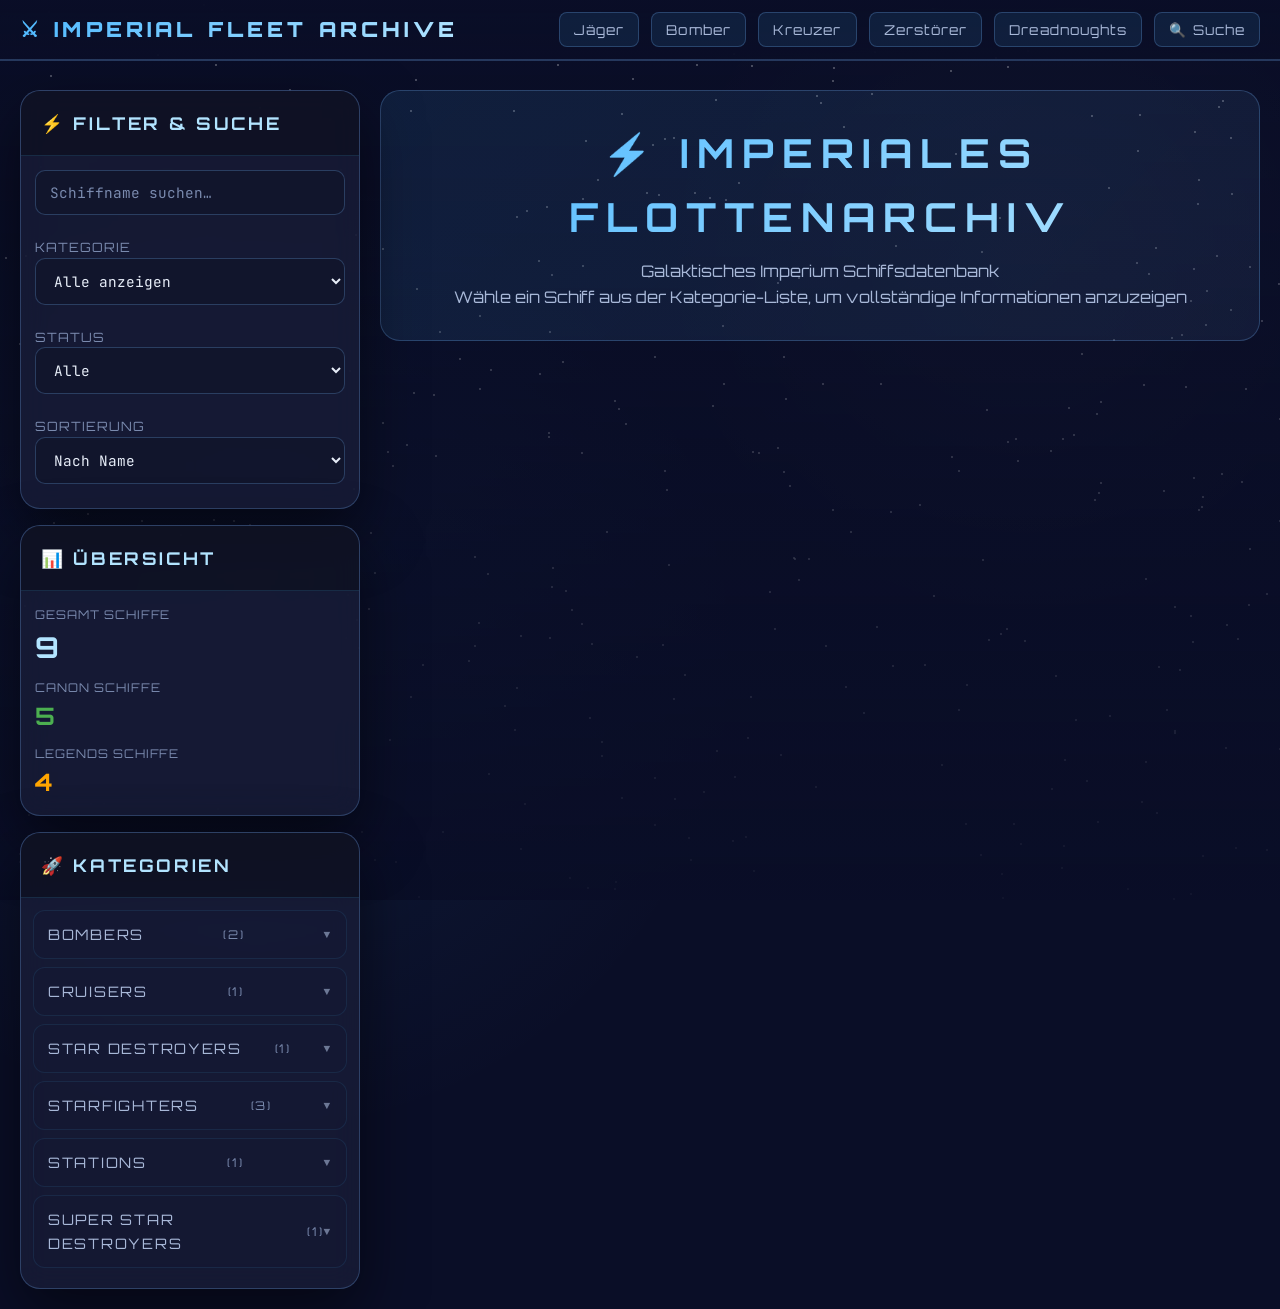
==== commit 73b32a96: "e" ====
--- a/imperial-fleet-archive.html
+++ b/imperial-fleet-archive.html
@@ -633,9 +633,11 @@
             <option value="Frigates">Fregatten</option>
             <option value="Cruisers">Kreuzer</option>
             <option value="Carriers">Träger</option>
+            <option value="Gunships">Gunships</option>
             <option value="Star Destroyers">Sternenzerstörer</option>
             <option value="Dreadnoughts">Dreadnoughts</option>
             <option value="Super Star Destroyers">Super-Sternenzerstörer</option>
+            <option value="Stations">Stationen</option>
             <option value="Experimental Ships">Experimentell</option>
             <option value="Support Ships">Unterstützung</option>
           </select>
@@ -826,31 +828,227 @@
 
     // Schiff-Datenbank
     const shipDatabase = [
-      { id: 'tie-fighter', name: 'TIE Fighter', category: 'Starfighters', shipClass: 'Twin Ion Engine Fighter', manufacturer: 'Sienar Fleet Systems', length: '6,4 m', crew: '1', hyperdrive: 'Nein', shields: 'Keine', primaryWeapons: '2 x S-FS I Laserkanonen', deployment: 'Jagdstaffeln für schnelle Patrouillen', firstAppearance: 'Kanonische imperialer Jagdstaffel', status: 'Canon', description: 'Der TIE Fighter ist ein puristischer Jagdjäger des Imperiums, entworfen für maximale Agilität und hohen Produktionsrhythmus.', technicalOverview: 'Geringe Panzerung, kein Hyperantrieb und doppelter Ionenantrieb.', tacticalRole: 'Ausnutzen von Überzahl und Tempo in Schwarmtaktiken.', strengths: 'Sehr wendig, hohe Verfügbarkeit, schnelle Startbereitschaft.', weaknesses: 'Keine Schilde, empfindlich gegen Treffer, kein Langstreckenpotential.', lengthValue: 6.4, troopCapacity: '0', fighterCapacity: '1', power: 38 },
-      { id: 'tie-advanced-x1', name: 'TIE Advanced x1', category: 'Starfighters', shipClass: 'Experimentalsterngleiter', manufacturer: 'Sienar Fleet Systems', length: '6,7 m', crew: '1', hyperdrive: 'Nein', shields: 'Schildgenerator', primaryWeapons: '2 x verbesserte Laserkanonen', deployment: 'Eliteaufträge mit hoher Priorität', firstAppearance: 'Kanonische Jagdplatte', status: 'Canon', description: 'Ein experimenteller Einzeljäger mit schwerer Bewaffnung und aktivem Schildsystem.', technicalOverview: 'Verstärkte Rumpfstruktur mit modernen Sensoreinheiten und begrenztem Schildfeld.', tacticalRole: 'Abfangen feindlicher Führungseinheiten', strengths: 'Schildschutz, Torpedobewaffnung, sehr hohe Wendigkeit.', weaknesses: 'Einzelstück, hohe Wartungsanforderungen.', lengthValue: 6.7, troopCapacity: '0', fighterCapacity: '1', power: 62 },
-      { id: 'tie-defender', name: 'TIE Defender', category: 'Starfighters', shipClass: 'TIE Defender Fighter', manufacturer: 'Sienar Fleet Systems', length: '8,2 m', crew: '1', hyperdrive: 'Ja, Klasse 3', shields: 'Schildgenerator', primaryWeapons: '3 x Doppel-Laserkanonen', deployment: 'Elitejäger für Missionen', firstAppearance: 'Legends-Elite-Jäger', status: 'Legends', description: 'Ein hochentwickelter Jagdkampfflugzeug mit Hyperantrieb und Schilden.', technicalOverview: 'Mit drei Doppel-Laserkanonen und vollständigem Schildsystem.', tacticalRole: 'Langstreckeneinsätze und Infiltration', strengths: 'Hyperraumfähig, schildgeschützt, hohe Feuerkraft.', weaknesses: 'Hohe Produktionskosten, komplexe Wartung.', lengthValue: 8.2, troopCapacity: '0', fighterCapacity: '1', power: 75 },
-      { id: 'tie-bomber', name: 'TIE Bomber', category: 'Bombers', shipClass: 'TIE Bombardier', manufacturer: 'Sienar Fleet Systems', length: '12,5 m', crew: '2', hyperdrive: 'Nein', shields: 'Keine', primaryWeapons: '4 x Sprengbehälter', deployment: 'Schwere Trupps für präzise Angriffe', firstAppearance: 'Kanonischer Bomber', status: 'Canon', description: 'Ein spezialisierter Bomber mit zwei unterschiedlichen Behältern.', technicalOverview: 'Konzipiert für schwere Nutzlasten und lange Anflugprofile.', tacticalRole: 'Unterstützung der Flottenlinie', strengths: 'Hohe Sprengkraft, robuste Waffenplattform.', weaknesses: 'Langsame Manövrierfähigkeit, verwundbar.', lengthValue: 12.5, troopCapacity: '0', fighterCapacity: '0', power: 65 },
-      { id: 'tie-interceptor', name: 'TIE Interceptor', category: 'Interceptors', shipClass: 'TIE Abfangjäger', manufacturer: 'Sienar Fleet Systems', length: '8,2 m', crew: '1', hyperdrive: 'Nein', shields: 'Keine', primaryWeapons: '4 x Laserkanonen', deployment: 'Abfangjäger für schnelle Verteidigungsaktionen', firstAppearance: 'Kanonischer Abfangjäger', status: 'Canon', description: 'Eine schnelle Abfangplattform für feindliche Jäger.', technicalOverview: 'Leichtes Chassis mit großen Flügeln für erhöhte Manövrierfähigkeit.', tacticalRole: 'Schneller Störer gegen feindliche Jäger.', strengths: 'Extrem schnelle Wendefähigkeit, starke Rüstung.', weaknesses: 'Keine Schilde, niedrige Haltbarkeit.', lengthValue: 8.2, troopCapacity: '0', fighterCapacity: '1', power: 52 },
-      { id: 'lambda-shuttle', name: 'Lambda-class Shuttle', category: 'Shuttles', shipClass: 'Lambda-class T-4a Shuttle', manufacturer: 'Cygnus Spaceworks', length: '20,0 m', crew: '6', hyperdrive: 'Ja, Klasse 2', shields: 'Schildprojektoren', primaryWeapons: '2 x Laserkanonen', deployment: 'Offizierstransport, Spezialmissionen', firstAppearance: 'Imperiale Verkehrsflotte', status: 'Canon', description: 'Ein vielseitiges Shuttle für den Transport hoher Offiziersränge.', technicalOverview: 'Kombiniert Mobilität und Schutz mit stabilem Hyperantrieb.', tacticalRole: 'Sicherer Transport von Führungskräften', strengths: 'Flexibel, hyperraumfähig, gut geschützt.', weaknesses: 'Begrenzte Feuerkraft, langsamer als Jäger.', lengthValue: 20, troopCapacity: '20', fighterCapacity: '0', power: 40 },
-      { id: 'sentinel-shuttle', name: 'Sentinel-class Shuttle', category: 'Shuttles', shipClass: 'Sentinel-class Landing Craft', manufacturer: 'Rothana Heavy Engineering', length: '18,8 m', crew: '4', hyperdrive: 'Ja, Klasse 3', shields: 'Schildprojektoren', primaryWeapons: '2 x Modulare Laserkanonen', deployment: 'Marineinfanterieeinsätze', firstAppearance: 'Imperiale Landungseinheiten', status: 'Legends', description: 'Ein schwer gepanzertes Landungsshuttle für Invasionskräfte.', technicalOverview: 'Robuste Aufhängungssysteme mit verstärktem Rumpf.', tacticalRole: 'Sichere Einbringung von Truppen', strengths: 'Robustheit, Truppenraum, stabile Landefähigkeit.', weaknesses: 'Langsamer Hyperantrieb, begrenzte Agilität.', lengthValue: 18.8, troopCapacity: '24', fighterCapacity: '0', power: 35 },
-      { id: 'arquitens-cruiser', name: 'Arquitens-class Cruiser', category: 'Frigates', shipClass: 'Arquitens Light Cruiser', manufacturer: 'Rothana Heavy Engineering', length: '325 m', crew: '145', hyperdrive: 'Ja, Klasse 1', shields: 'Standard-Schildgeneratoren', primaryWeapons: '4 x Schwerlaserbatterien', deployment: 'Eskorte und schnelle Eingreiftruppen', firstAppearance: 'Kanonische Flottenbegleitung', status: 'Canon', description: 'Ein schlanker Kreuzer mit ausgewogener Feuerkraft und Geschwindigkeit.', technicalOverview: 'Flexible Waffenpylonen mit robustem Schildnetz.', tacticalRole: 'Begleitung großer Kampfverbände', strengths: 'Vielseitig, schnelle Reaktionszeit.', weaknesses: 'Nicht so massiv wie Star Destroyer.', lengthValue: 325, troopCapacity: '600', fighterCapacity: '18', power: 210 },
-      { id: 'imperial-i', name: 'Imperial I-class Star Destroyer', category: 'Star Destroyers', shipClass: 'Imperial-class Star Destroyer', manufacturer: 'Kuat Drive Yards', length: '1.600 m', crew: '37.000', hyperdrive: 'Ja, Klasse 1', shields: 'Fortgeschrittene Schildgeneratoren', primaryWeapons: '60 x Schwerlaserbatterien', deployment: 'Verbandsführung, Unterdrückung von Aufständen', firstAppearance: 'Kanonischer Starkreuzer', status: 'Canon', description: 'Das Arbeitstier der imperialen Kriegsflotte mit ausgewogener Feuerkraft.', technicalOverview: 'Mit mächtiger A-Schildmatrix und umfassenden Hangarkapazitäten.', tacticalRole: 'Hauptkampfschiff für Flottenverhände', strengths: 'Robust, vielseitig, massive Macht.', weaknesses: 'Schwerfällig, große Zielscheibe.', lengthValue: 1600, troopCapacity: '9.700', fighterCapacity: '72', power: 520 },
-      { id: 'imperial-ii', name: 'Imperial II-class Star Destroyer', category: 'Star Destroyers', shipClass: 'Imperial II-class Star Destroyer', manufacturer: 'Kuat Drive Yards', length: '1.620 m', crew: '40.000', hyperdrive: 'Ja, Klasse 1', shields: 'Fortgeschrittene Schildgeneratoren', primaryWeapons: '68 x Schwerlaserbatterien', deployment: 'Verstärkte Operativeinsätze', firstAppearance: 'Kanonischer Nachfolger', status: 'Canon', description: 'Eine verbesserte Variante mit stärkerer Feuerkraft.', technicalOverview: 'Modernisierte Systeme mit automatische Verteidigungsdrohnen.', tacticalRole: 'Verstärkte Linienformation', strengths: 'Mehr Waffen, stärkere Verteidigung.', weaknesses: 'Noch schwerfälliger, hoher Wartungsaufwand.', lengthValue: 1620, troopCapacity: '10.500', fighterCapacity: '75', power: 560 },
-      { id: 'executor-class', name: 'Executor-class Super Star Destroyer', category: 'Super Star Destroyers', shipClass: 'Executor-class Dreadnought', manufacturer: 'Kuat Drive Yards', length: '19.000 m', crew: '279.144', hyperdrive: 'Ja, Klasse 1', shields: 'Maximale Schildmatrix', primaryWeapons: '100 x Schwerlaserbatterien', deployment: 'Flottenkommando, planetare Belagerung', firstAppearance: 'Legends-Supersternzerstörer', status: 'Legends', description: 'Ein monumentales Flaggschiff als bewegliche Festung.', technicalOverview: 'Extremprototyp mit riesigen Schildgeneratoren.', tacticalRole: 'Zentraler Kommando- und Kontrollpunkt', strengths: 'Unvorstellbare Feuerkraft, massive Verteidigung.', weaknesses: 'Sehr langsam, hoher Energiebedarf.', lengthValue: 19000, troopCapacity: '380.000', fighterCapacity: '144', power: 1000 },
-      { id: 'victory-class', name: 'Victory-class Star Destroyer', category: 'Star Destroyers', shipClass: 'Victory-class Star Destroyer', manufacturer: 'Kuat Drive Yards', length: '900 m', crew: '27.000', hyperdrive: 'Ja, Klasse 1', shields: 'Standard-Schildgeneratoren', primaryWeapons: '32 x Schwerlaserbatterien', deployment: 'Patrouillen, Eskorte und Flottenlogistik', firstAppearance: 'Kanonischer Unterstützer', status: 'Canon', description: 'Ein kompakteres Schlachtschiff mit Fokus auf Effizienz.', technicalOverview: 'Moderat starke Panzerung mit gutem Hangarvolumen.', tacticalRole: 'Konfliktdeeskalation und Patrouilleneinsätze', strengths: 'Effizient, breit eingesetzbar.', weaknesses: 'Begrenzte Schlagkraft gegenüber Super-Sternenzerstörern.', lengthValue: 900, troopCapacity: '5.000', fighterCapacity: '50', power: 260 },
-      { id: 'interdictor-class', name: 'Interdictor-class Cruiser', category: 'Cruisers', shipClass: 'Interdictor-class Star Destroyer', manufacturer: 'Kuat Drive Yards', length: '888 m', crew: '25.000', hyperdrive: 'Ja, Klasse 2', shields: 'Standard-Schildgeneratoren', primaryWeapons: '20 x Schwerlaserbatterien', deployment: 'Raumblockaden, Hyperraum-Fallen', firstAppearance: 'Legends Blockadeschiff', status: 'Legends', description: 'Ein Spezial-Kreuzer mit fortgeschrittenen Gravitationssendern.', technicalOverview: 'Ausgerüstet mit Gravitations-Pulsoren gegen Hyperraum.', tacticalRole: 'Raumblockade und Schiffsfalle', strengths: 'Hyperraum-Kontrolle, gute Verteidigung.', weaknesses: 'Geringere Gesamtfeuerkraft, spezialisiert.', lengthValue: 888, troopCapacity: '3.500', fighterCapacity: '40', power: 320 },
-      { id: 'carrack-dreadnought', name: 'Carrack-class Dreadnought', category: 'Dreadnoughts', shipClass: 'Carrack-class Heavy Cruiser', manufacturer: 'Kuat Drive Yards', length: '960 m', crew: '2.725', hyperdrive: 'Ja, Klasse 1', shields: 'Fortgeschrittene Schildbatterien', primaryWeapons: '36 x Schwerlaserbatterien', deployment: 'Große Kampfverbände, Blockadeoperationen', firstAppearance: 'Legenden-dreadnought', status: 'Legends', description: 'Ein schwer gepanzertes Dreadnought zur Dominanz im Raumgefecht.', technicalOverview: 'Starke Panzerung mit massivem Schildnetz.', tacticalRole: 'Führer des Hauptangriffs', strengths: 'Immense Feuerkraft, starke Verteidigung.', weaknesses: 'Langsam, energieintensiv.', lengthValue: 960, troopCapacity: '1.500', fighterCapacity: '75', power: 420 },
-      { id: 'bellator-class', name: 'Bellator-class Dreadnought', category: 'Dreadnoughts', shipClass: 'Bellator-class Star Destroyer', manufacturer: 'Slayn & Korpil', length: '5.020 m', crew: '82.000', hyperdrive: 'Ja, Klasse 1', shields: 'Starke Schildmatrix', primaryWeapons: '74 x Schwerlaserbatterien', deployment: 'Belagerungsoperationen, Flottenvorstöße', firstAppearance: 'Legenden-Dreadnought', status: 'Legends', description: 'Eine furchterregende monochrome Kampfmaschine.', technicalOverview: 'Breite Waffenaufstellung mit zusätzlichen Schilden.', tacticalRole: 'Führung schwerer Stoßtruppen', strengths: 'Beeindruckende Feuerkraft, hoher Schutz.', weaknesses: 'Massiv, langsam, anfällig bei Schildfeldverlust.', lengthValue: 5020, troopCapacity: '52.000', fighterCapacity: '126', power: 670 },
-      { id: 'eclipse-class', name: 'Eclipse-class Super Star Destroyer', category: 'Super Star Destroyers', shipClass: 'Eclipse-class Dreadnought', manufacturer: 'Kuat Drive Yards', length: '17.500 m', crew: '400.000', hyperdrive: 'Ja, Klasse 2', shields: 'Maximale Schildmatrix', primaryWeapons: '120 x Schwerlaserbatterien', deployment: 'Superwaffen-Plattform', firstAppearance: 'Legends-Superwaffe', status: 'Legends', description: 'Ein imposanter Dreadnought mit Superwaffen-Kapazität.', technicalOverview: 'Mit Kybernetischen Waffen und Schildmatrix.', tacticalRole: 'Strategische Einzelwaffe', strengths: 'Unglaubliche Feuerkraft, unversiegbar.', weaknesses: 'Gigantisch, anfällig gegen Koordinierte Angriffe.', lengthValue: 17500, troopCapacity: '250.000', fighterCapacity: '200', power: 1200 },
-      { id: 'mandator-class', name: 'Mandator-class Capital Ship', category: 'Experimental Ships', shipClass: 'Mandator III-class Capital Ship', manufacturer: 'Kuat Drive Yards', length: '1.308 m', crew: '48.000', hyperdrive: 'Ja, Klasse 1', shields: 'Hochleistungs-Schildgeneratoren', primaryWeapons: '48 x Schwerlaserbatterien', deployment: 'Technologieerprobung', firstAppearance: 'Legenden-experimentell', status: 'Legends', description: 'Experimentelles Testbett für neue Kampftechnologien.', technicalOverview: 'Neue Schildverteilung mit modular geteiltem Hangarsystem.', tacticalRole: 'Vorlaufende Technologieplattform', strengths: 'Vielseitig, technologisch fortschrittlich.', weaknesses: 'Hoher Wartungsbedarf, riskante Systeme.', lengthValue: 1308, troopCapacity: '24.000', fighterCapacity: '120', power: 410 },
-      { id: 'tector-dreadnought', name: 'Tector-class Dreadnought', category: 'Dreadnoughts', shipClass: 'Tector-class Star Destroyer', manufacturer: 'Kuat Drive Yards', length: '2.600 m', crew: '60.000', hyperdrive: 'Ja, Klasse 1', shields: 'Fortgeschrittene Schildmatrix', primaryWeapons: '80 x Schwerlaserbatterien', deployment: 'Frontlinie Kampfeinsätze', firstAppearance: 'Legends-Dreadnought', status: 'Legends', description: 'Ein massiver Dreadnought für Frontlinieneinsätze.', technicalOverview: 'Verbesserte Waffensysteme mit dickerer Panzerung.', tacticalRole: 'Vernichtung feindlicher Flotten', strengths: 'Gigantische Feuerkraft, robuste Konstruktion.', weaknesses: 'Extrem langsam, Energiebedarf enorm.', lengthValue: 2600, troopCapacity: '100.000', fighterCapacity: '180', power: 800 },
-      { id: 'scimitar-bomber', name: 'Scimitar Assault Bomber', category: 'Bombers', shipClass: 'Scimitar Assault Bomber', manufacturer: 'Sienar Fleet Systems', length: '14,2 m', crew: '2', hyperdrive: 'Nein', shields: 'Begrenzte Schilde', primaryWeapons: '6 x Sprengbehälter', deployment: 'Präzisionsangriffe', firstAppearance: 'Legends-Spezialbomber', status: 'Legends', description: 'Ein schneller Angriffsbomber mit verbesserter Wendigkeit.', technicalOverview: 'Verstärkte Antriebe mit Schildfeld und optimierten Bombenschächten.', tacticalRole: 'Schnelle Bombereinsätze', strengths: 'Schnell, wendiger, hohe Bombenlast.', weaknesses: 'Begrenzte Schilde, hohe Sensoranfälligkeit.', lengthValue: 14.2, troopCapacity: '0', fighterCapacity: '0', power: 70 },
-      { id: 'gladiator-cruiser', name: 'Gladiator-class Cruiser', category: 'Cruisers', shipClass: 'Gladiator-class Star Destroyer', manufacturer: 'Kuat Drive Yards', length: '650 m', crew: '18.000', hyperdrive: 'Ja, Klasse 1.5', shields: 'Standard-Schildgeneratoren', primaryWeapons: '24 x Schwerlaserbatterien', deployment: 'Schnelle Attackenschiffe', firstAppearance: 'Legends-Schnellangreifer', status: 'Legends', description: 'Ein schneller Kreuzer optimiert für Angriff.', technicalOverview: 'Schlankes Design mit konzentrierten Waffenpaketen.', tacticalRole: 'Schnelle offensive Operationen', strengths: 'Schnell, agil, hohe Feuerkraftdichte.', weaknesses: 'Leichter gepanzert, begrenzte Kapazitäten.', lengthValue: 650, troopCapacity: '2.000', fighterCapacity: '30', power: 280 },
-      { id: 'gozanti-class', name: 'Gozanti-class Cruiser', category: 'Support Ships', shipClass: 'Gozanti-class Freighter', manufacturer: 'Corellian Engineering Corporation', length: '60 m', crew: '8', hyperdrive: 'Ja, Klasse 2', shields: 'Grundschutzschilde', primaryWeapons: '4 x Laserkanonen', deployment: 'Frachtversorgung und Handelskonvoi', firstAppearance: 'Canon-Frachtschiff', status: 'Canon', description: 'Ein Mehruse-Frachtschiff für Versorgung und Transport.', technicalOverview: 'Großes Laderaum-Design mit moderaten Verteidigungswaffen.', tacticalRole: 'Logistische Unterstützung von Flottenoperationen', strengths: 'Großes Ladevolumen, hyperraumfähig.', weaknesses: 'Langsam, leicht gepanzert, geringe Feuerkraft.', lengthValue: 60, troopCapacity: '0', fighterCapacity: '0', power: 45 },
-      { id: 'raider-bomber', name: 'Raider-class Bomber', category: 'Bombers', shipClass: 'Heavy Raider Bomber', manufacturer: 'Kuat Systems Engineering', length: '34,0 m', crew: '3', hyperdrive: 'Ja, Klasse 1.5', shields: 'Schildprojektoren', primaryWeapons: '2 x Schwerlaserbatterien', deployment: 'Langstreckenangriffe', firstAppearance: 'Legendenbomber', status: 'Legends', description: 'Ein schwerer Bomber für Langstrecken-Operationen.', technicalOverview: 'Robuste Hülle mit getrennte Bombenschächte.', tacticalRole: 'Störung gegnerischer Nachschublinien', strengths: 'Schwere Ladung, Reichweite, starker Schutz.', weaknesses: 'Langsam, leichtes Ziel für Abfangjäger.', lengthValue: 34, troopCapacity: '6', fighterCapacity: '0', power: 95 }
+      {
+        id: 'death-star',
+        name: 'Death Star',
+        category: 'Stations',
+        shipClass: 'Battle Station',
+        manufacturer: 'Imperial Department of Military Research',
+        length: '160.000 m',
+        crew: '1.000.000',
+        hyperdrive: 'Nein',
+        shields: 'Planetary Shield Generator',
+        primaryWeapons: 'Superlaser',
+        deployment: 'Planetare Zerstörung und Abschreckung',
+        firstAppearance: 'Kanonischer Todesstern',
+        status: 'Canon',
+        description: 'Eine stationäre Kampfplattform, gebaut um ganze Planeten zu vernichten.',
+        technicalOverview: 'Riesige Schildmatrix und ein gewaltiger Superlaser.',
+        tacticalRole: 'Abschreckung und planetare Vernichtung',
+        strengths: 'Kann ganze Planeten zerstören.',
+        weaknesses: 'Einzigartige Schwachstelle, extrem große Zielscheibe.',
+        lengthValue: 160000,
+        troopCapacity: '1.000.000',
+        fighterCapacity: '4.000',
+        power: 9999,
+      },
+      {
+        id: 'executor-class',
+        name: 'Executor-class Super Star Destroyer',
+        category: 'Super Star Destroyers',
+        shipClass: 'Executor-class Dreadnought',
+        manufacturer: 'Kuat Drive Yards',
+        length: '19.000 m',
+        crew: '279.144',
+        hyperdrive: 'Ja, Klasse 1',
+        shields: 'Maximale Schildmatrix',
+        primaryWeapons: '100 x Schwerlaserbatterien',
+        deployment: 'Flottenkommando, planetare Belagerung',
+        firstAppearance: 'Legends-Supersternzerstörer',
+        status: 'Legends',
+        description: 'Ein monumentales Flaggschiff als bewegliche Festung.',
+        technicalOverview: 'Extremprototyp mit riesigen Schildgeneratoren.',
+        tacticalRole: 'Zentraler Kommando- und Kontrollpunkt',
+        strengths: 'Unvorstellbare Feuerkraft, massive Verteidigung.',
+        weaknesses: 'Sehr langsam, hoher Energiebedarf.',
+        lengthValue: 19000,
+        troopCapacity: '380.000',
+        fighterCapacity: '144',
+        power: 1000,
+      },
+      {
+        id: 'imperial-ii',
+        name: 'Imperial II-class Star Destroyer',
+        category: 'Star Destroyers',
+        shipClass: 'Imperial II-class Star Destroyer',
+        manufacturer: 'Kuat Drive Yards',
+        length: '1.620 m',
+        crew: '40.000',
+        hyperdrive: 'Ja, Klasse 1',
+        shields: 'Fortgeschrittene Schildgeneratoren',
+        primaryWeapons: '68 x Schwerlaserbatterien',
+        deployment: 'Verstärkte Operativeinsätze',
+        firstAppearance: 'Kanonischer Nachfolger',
+        status: 'Canon',
+        description: 'Eine verbesserte Variante mit stärkerer Feuerkraft.',
+        technicalOverview: 'Modernisierte Systeme mit automatischen Verteidigungsdrohnen.',
+        tacticalRole: 'Verstärkte Linienformation',
+        strengths: 'Mehr Waffen, stärkere Verteidigung.',
+        weaknesses: 'Noch schwerfälliger, hoher Wartungsaufwand.',
+        lengthValue: 1620,
+        troopCapacity: '10.500',
+        fighterCapacity: '75',
+        power: 560,
+      },
+      {
+        id: 'interdictor-class',
+        name: 'Interdictor-class Cruiser',
+        category: 'Cruisers',
+        shipClass: 'Interdictor-class Star Destroyer',
+        manufacturer: 'Kuat Drive Yards',
+        length: '888 m',
+        crew: '25.000',
+        hyperdrive: 'Ja, Klasse 2',
+        shields: 'Standard-Schildgeneratoren',
+        primaryWeapons: '20 x Schwerlaserbatterien',
+        deployment: 'Raumblockaden, Hyperraum-Fallen',
+        firstAppearance: 'Legends Blockadeschiff',
+        status: 'Legends',
+        description: 'Ein Spezial-Kreuzer mit Gravitationssendern gegen Hyperraum.',
+        technicalOverview: 'Ausgerüstet mit Gravitations-Pulsoren gegen Hyperraum.',
+        tacticalRole: 'Raumblockade und Schiffsfalle',
+        strengths: 'Hyperraum Kontrolle, gute Verteidigung.',
+        weaknesses: 'Geringere Gesamtfeuerkraft.',
+        lengthValue: 888,
+        troopCapacity: '3.500',
+        fighterCapacity: '40',
+        power: 320,
+      },
+      {
+        id: 'tie-fighter',
+        name: 'TIE Fighter',
+        category: 'Starfighters',
+        shipClass: 'Twin Ion Engine Fighter',
+        manufacturer: 'Sienar Fleet Systems',
+        length: '6,4 m',
+        crew: '1',
+        hyperdrive: 'Nein',
+        shields: 'Keine',
+        primaryWeapons: '2 x S-FS I Laserkanonen',
+        deployment: 'Jagdstaffeln für schnelle Patrouillen',
+        firstAppearance: 'Kanonische imperialer Jagdstaffel',
+        status: 'Canon',
+        description: 'Der TIE Fighter ist ein puristischer Jagdjäger des Imperiums, entworfen für maximale Agilität und hohen Produktionsrhythmus.',
+        technicalOverview: 'Geringe Panzerung, kein Hyperantrieb und doppelter Ionenantrieb.',
+        tacticalRole: 'Ausnutzen von Überzahl und Tempo in Schwarmtaktiken.',
+        strengths: 'Sehr wendig, hohe Verfügbarkeit, schnelle Startbereitschaft.',
+        weaknesses: 'Keine Schilde, empfindlich gegen Treffer, kein Langstreckenpotential.',
+        lengthValue: 6.4,
+        troopCapacity: '0',
+        fighterCapacity: '1',
+        power: 38,
+      },
+      {
+        id: 'tie-bomber',
+        name: 'TIE Bomber',
+        category: 'Bombers',
+        shipClass: 'TIE Bomber',
+        manufacturer: 'Sienar Fleet Systems',
+        length: '12,5 m',
+        crew: '2',
+        hyperdrive: 'Nein',
+        shields: 'Keine',
+        primaryWeapons: '4 x Sprengbehälter',
+        deployment: 'Schwere Angriffe und Belagerungseinsätze',
+        firstAppearance: 'Kanonischer Bomber',
+        status: 'Canon',
+        description: 'Ein spezialisierter Bomber, konstruiert für präzise Bombardements gegen Raumstationen und Schlachtschiffe.',
+        technicalOverview: 'Dualrumpf-Design mit voluminösen Bombenschächten.',
+        tacticalRole: 'Bombardement strategischer Ziele',
+        strengths: 'Hohe Bombenladung, starke Trefferwirkung.',
+        weaknesses: 'Schlecht gepanzert, geringe Geschwindigkeit.',
+        lengthValue: 12.5,
+        troopCapacity: '0',
+        fighterCapacity: '0',
+        power: 65,
+      },
+      {
+        id: 'scimitar-bomber',
+        name: 'Scimitar Assault Bomber',
+        category: 'Bombers',
+        shipClass: 'Scimitar Assault Bomber',
+        manufacturer: 'Sienar Fleet Systems',
+        length: '14,2 m',
+        crew: '2',
+        hyperdrive: 'Nein',
+        shields: 'Begrenzte Schilde',
+        primaryWeapons: '6 x Sprengbehälter',
+        deployment: 'Präzisionsangriffe',
+        firstAppearance: 'Legends-Spezialbomber',
+        status: 'Legends',
+        description: 'Ein schneller Angriffsbomber mit verbesserter Wendigkeit.',
+        technicalOverview: 'Verstärkte Antriebe mit Schildfeld und optimierten Bombenschächten.',
+        tacticalRole: 'Schnelle Bombereinsätze',
+        strengths: 'Schnell, wendiger, hohe Bombenlast.',
+        weaknesses: 'Begrenzte Schilde, hohe Sensoranfälligkeit.',
+        lengthValue: 14.2,
+        troopCapacity: '0',
+        fighterCapacity: '0',
+        power: 70,
+      },
+      {
+        id: 'tie-advanced-x1',
+        name: 'TIE Advanced x1',
+        category: 'Starfighters',
+        shipClass: 'TIE Advanced x1',
+        manufacturer: 'Sienar Fleet Systems',
+        length: '6,7 m',
+        crew: '1',
+        hyperdrive: 'Nein',
+        shields: 'Schildgenerator',
+        primaryWeapons: '2 x verbesserte Laserkanonen',
+        deployment: 'Eliteaufträge mit hoher Priorität',
+        firstAppearance: 'Kanonische Jagdplatte',
+        status: 'Canon',
+        description: 'Ein experimentelles Einzeljäger mit schwerer Bewaffnung und aktivem Schildsystem.',
+        technicalOverview: 'Verstärkte Rumpfstruktur mit modernen Sensoreinheiten und begrenztem Schildfeld.',
+        tacticalRole: 'Abfangen feindlicher Führungseinheiten',
+        strengths: 'Schildschutz, Torpedobewaffnung, sehr hohe Wendigkeit.',
+        weaknesses: 'Einzelstück, hohe Wartungsanforderungen.',
+        lengthValue: 6.7,
+        troopCapacity: '0',
+        fighterCapacity: '1',
+        power: 62,
+      },
+      {
+        id: 'tie-defender',
+        name: 'TIE Defender',
+        category: 'Starfighters',
+        shipClass: 'TIE Defender Fighter',
+        manufacturer: 'Sienar Fleet Systems',
+        length: '8,2 m',
+        crew: '1',
+        hyperdrive: 'Ja, Klasse 3',
+        shields: 'Schildgenerator',
+        primaryWeapons: '3 x Doppel-Laserkanonen',
+        deployment: 'Elitejäger für besondere Missionen',
+        firstAppearance: 'Legends-Elite-Jäger',
+        status: 'Legends',
+        description: 'Ein hochentwickelter Jagdkampfflugzeug mit Hyperantrieb und Schilden.',
+        technicalOverview: 'Mit drei Doppel-Laserkanonen und vollständigem Schildsystem.',
+        tacticalRole: 'Langstreckeneinsätze und Infiltration',
+        strengths: 'Hyperraumfähig, schildgeschützt, hohe Feuerkraft.',
+        weaknesses: 'Hohe Produktionskosten, komplexe Wartung.',
+        lengthValue: 8.2,
+        troopCapacity: '0',
+        fighterCapacity: '1',
+        power: 75,
+      },
     ];
 
-    const state = {
+    shipDatabase.sort((a, b) => a.name.localeCompare(b.name));
+
+const state = {
       search: '',
       category: '',
       status: '',
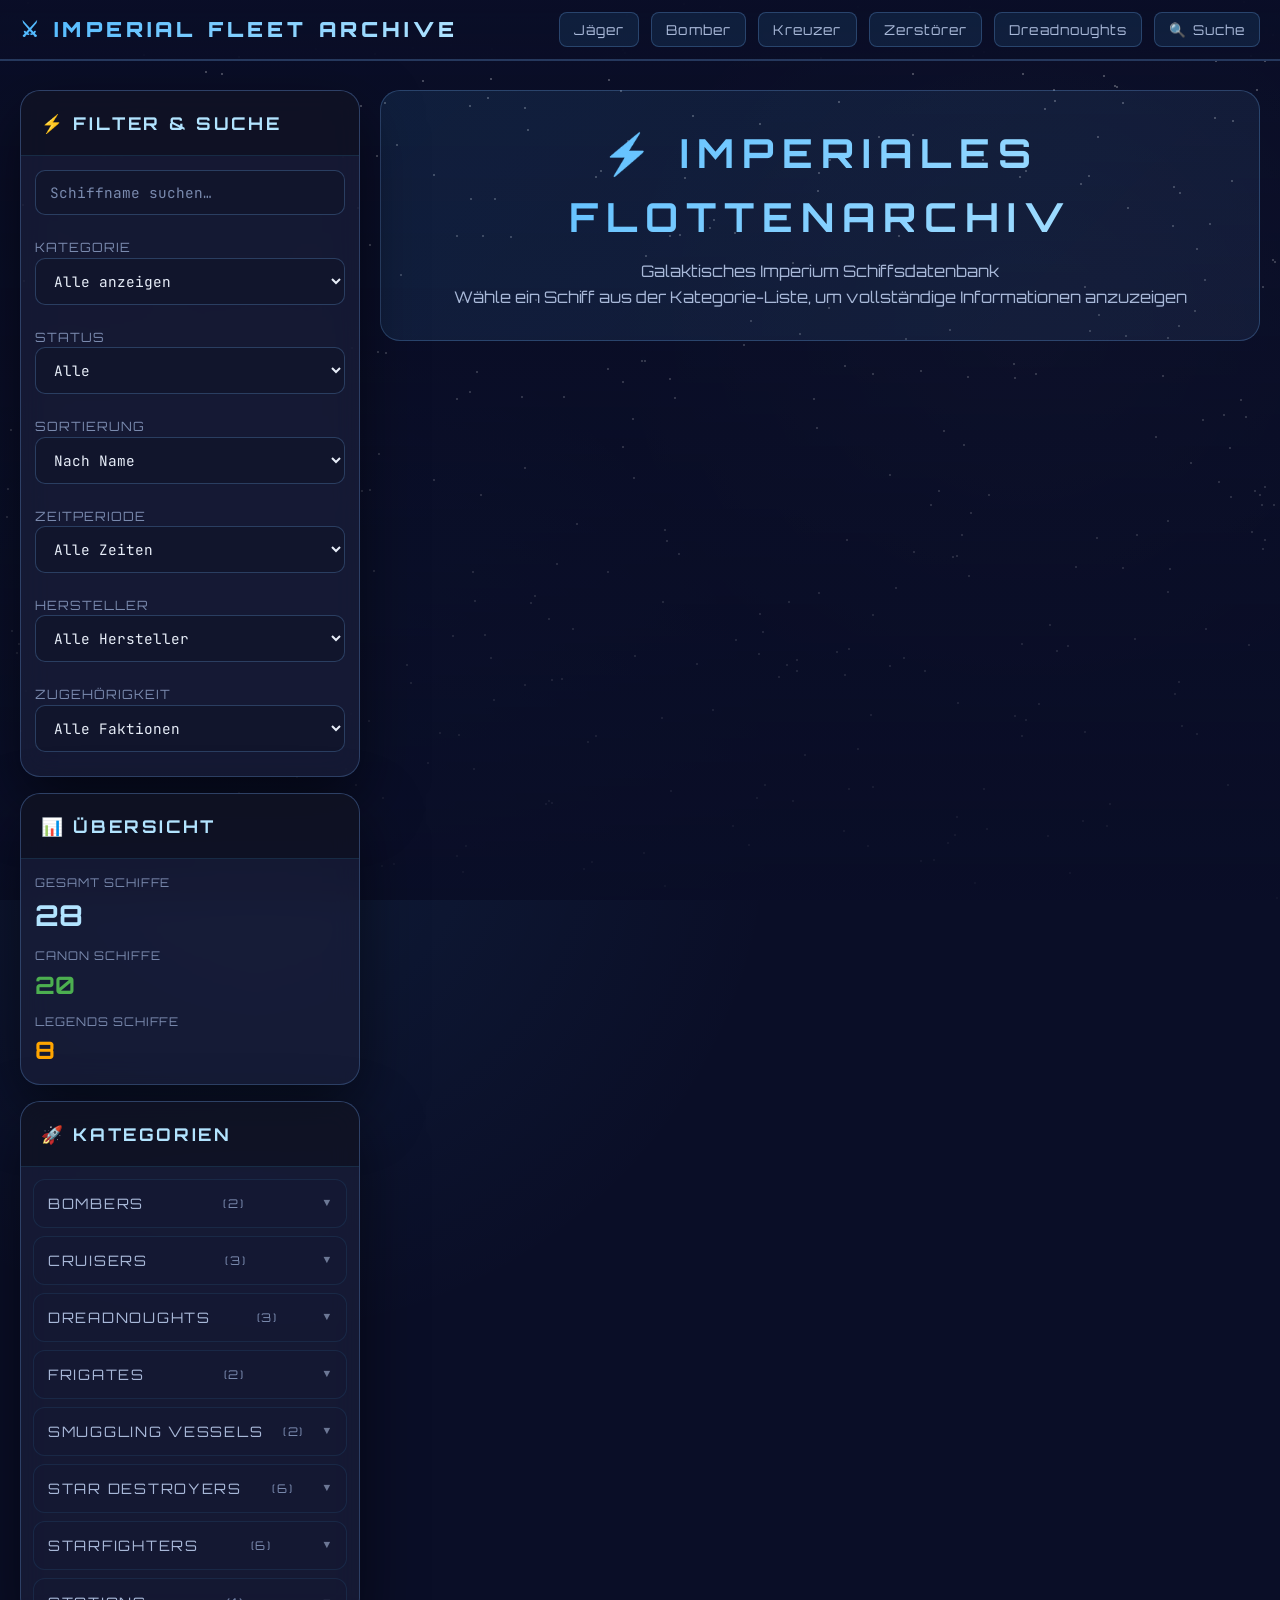
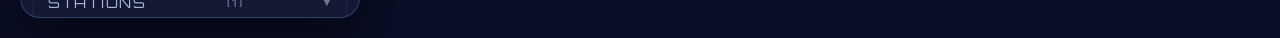
==== commit 30170b6c: "all" ====
--- a/imperial-fleet-archive.html
+++ b/imperial-fleet-archive.html
@@ -655,6 +655,42 @@
             <option value="length">Nach Größe</option>
             <option value="crew">Nach Besatzung</option>
             <option value="category">Nach Kategorie</option>
+          </select>
+
+          <label style="display: block; font-size: 0.8rem; color: var(--text-muted); margin-top: 12px; text-transform: uppercase; letter-spacing: 0.08em;">Zeitperiode</label>
+          <select id="eraFilter" class="filter-box">
+            <option value="">Alle Zeiten</option>
+            <option value="Clone Wars Era">Clone Wars Ära</option>
+            <option value="Imperiale Ära">Imperiale Ära</option>
+            <option value="Rebel Ära">Rebellion Ära</option>
+            <option value="First Order Era">First Order Ära</option>
+            <option value="Multi-Era">Multi-Ära</option>
+          </select>
+
+          <label style="display: block; font-size: 0.8rem; color: var(--text-muted); margin-top: 12px; text-transform: uppercase; letter-spacing: 0.08em;">Hersteller</label>
+          <select id="manufacturerFilter" class="filter-box">
+            <option value="">Alle Hersteller</option>
+            <option value="Kuat Drive Yards">Kuat Drive Yards</option>
+            <option value="Sienar Fleet Systems">Sienar Fleet Systems</option>
+            <option value="Mon Calamari Shipyards">Mon Calamari</option>
+            <option value="Corellian Engineering Corporation">Corellian Engineering</option>
+            <option value="Imperial Department of Military Research">Imperial Research</option>
+            <option value="Hoersch-Kessel Drive, Inc.">Hoersch-Kessel</option>
+            <option value="Techno Union">Techno Union</option>
+            <option value="First Order">First Order</option>
+            <option value="Incom Corporation">Incom</option>
+            <option value="Unknown">Unbekannt</option>
+          </select>
+
+          <label style="display: block; font-size: 0.8rem; color: var(--text-muted); margin-top: 12px; text-transform: uppercase; letter-spacing: 0.08em;">Zugehörigkeit</label>
+          <select id="affiliationFilter" class="filter-box">
+            <option value="">Alle Faktionen</option>
+            <option value="Galactic Empire">Galactic Empire</option>
+            <option value="Rebel Alliance">Rebel Alliance</option>
+            <option value="Separatist Alliance">Separatist Alliance</option>
+            <option value="Galactic Republic">Galactic Republic</option>
+            <option value="First Order">First Order</option>
+            <option value="Neutral">Neutral</option>
           </select>
         </div>
       </div>
@@ -826,8 +862,9 @@
     `;
     document.head.appendChild(style);
 
-    // Schiff-Datenbank
+    // Erweiterte Schiff-Datenbank mit umfassenden Star Wars Schiffen
     const shipDatabase = [
+      // IMPERIALE SCHIFFE
       {
         id: 'death-star',
         name: 'Death Star',
@@ -842,6 +879,8 @@
         deployment: 'Planetare Zerstörung und Abschreckung',
         firstAppearance: 'Kanonischer Todesstern',
         status: 'Canon',
+        era: 'Imperiale Ära',
+        affiliation: 'Galactic Empire',
         description: 'Eine stationäre Kampfplattform, gebaut um ganze Planeten zu vernichten.',
         technicalOverview: 'Riesige Schildmatrix und ein gewaltiger Superlaser.',
         tacticalRole: 'Abschreckung und planetare Vernichtung',
@@ -866,6 +905,8 @@
         deployment: 'Flottenkommando, planetare Belagerung',
         firstAppearance: 'Legends-Supersternzerstörer',
         status: 'Legends',
+        era: 'Imperiale Ära',
+        affiliation: 'Galactic Empire',
         description: 'Ein monumentales Flaggschiff als bewegliche Festung.',
         technicalOverview: 'Extremprototyp mit riesigen Schildgeneratoren.',
         tacticalRole: 'Zentraler Kommando- und Kontrollpunkt',
@@ -875,6 +916,32 @@
         troopCapacity: '380.000',
         fighterCapacity: '144',
         power: 1000,
+      },
+      {
+        id: 'imperial-i',
+        name: 'Imperial I-class Star Destroyer',
+        category: 'Star Destroyers',
+        shipClass: 'Imperial I-class Star Destroyer',
+        manufacturer: 'Kuat Drive Yards',
+        length: '1.600 m',
+        crew: '37.053',
+        hyperdrive: 'Ja, Klasse 1',
+        shields: 'Schildgeneratoren',
+        primaryWeapons: '60 x Schwerlaserbatterien',
+        deployment: 'Blockaden und Invasionen',
+        firstAppearance: 'Kanonischer Sternenzerstörer',
+        status: 'Canon',
+        era: 'Imperiale Ära',
+        affiliation: 'Galactic Empire',
+        description: 'Der Klassiker des imperialen Militärs.',
+        technicalOverview: 'Bewährtes Design mit klassischen Systemen.',
+        tacticalRole: 'Flaggschiff und Linienschiff',
+        strengths: 'Gut ausgewogen, zuverlässig, viel Feuerkraft.',
+        weaknesses: 'Vulnerabel im hinteren Bereich.',
+        lengthValue: 1600,
+        troopCapacity: '9.700',
+        fighterCapacity: '72',
+        power: 450,
       },
       {
         id: 'imperial-ii',
@@ -890,6 +957,8 @@
         deployment: 'Verstärkte Operativeinsätze',
         firstAppearance: 'Kanonischer Nachfolger',
         status: 'Canon',
+        era: 'Imperiale Ära',
+        affiliation: 'Galactic Empire',
         description: 'Eine verbesserte Variante mit stärkerer Feuerkraft.',
         technicalOverview: 'Modernisierte Systeme mit automatischen Verteidigungsdrohnen.',
         tacticalRole: 'Verstärkte Linienformation',
@@ -914,6 +983,8 @@
         deployment: 'Raumblockaden, Hyperraum-Fallen',
         firstAppearance: 'Legends Blockadeschiff',
         status: 'Legends',
+        era: 'Imperiale Ära',
+        affiliation: 'Galactic Empire',
         description: 'Ein Spezial-Kreuzer mit Gravitationssendern gegen Hyperraum.',
         technicalOverview: 'Ausgerüstet mit Gravitations-Pulsoren gegen Hyperraum.',
         tacticalRole: 'Raumblockade und Schiffsfalle',
@@ -924,6 +995,59 @@
         fighterCapacity: '40',
         power: 320,
       },
+      {
+        id: 'victory-destroyer',
+        name: 'Victory I-class Star Destroyer',
+        category: 'Star Destroyers',
+        shipClass: 'Victory I-class Star Destroyer',
+        manufacturer: 'Kuat Drive Yards',
+        length: '900 m',
+        crew: '5.200',
+        hyperdrive: 'Ja, Klasse 2',
+        shields: 'Schildgeneratoren',
+        primaryWeapons: '8 x Schwerlaserbatterien',
+        deployment: 'Patrouille und Blockade',
+        firstAppearance: 'Legends-Kriegsschiff',
+        status: 'Legends',
+        era: 'Clone Wars Era',
+        affiliation: 'Galactic Empire',
+        description: 'Ein früher Sternenzerstörer-Typ.',
+        technicalOverview: 'Klassisches Sternenzerstörer Design.',
+        tacticalRole: 'Unabhängige Operationen',
+        strengths: 'Schneller, manövrierfähiger als Imperial.',
+        weaknesses: 'Weniger Feuerkraft.',
+        lengthValue: 900,
+        troopCapacity: '5.000',
+        fighterCapacity: '36',
+        power: 280,
+      },
+      {
+        id: 'tector-class',
+        name: 'Tector-class Star Destroyer',
+        category: 'Star Destroyers',
+        shipClass: 'Tector-class Star Destroyer',
+        manufacturer: 'Kuat Drive Yards',
+        length: '1.250 m',
+        crew: '20.000',
+        hyperdrive: 'Ja, Klasse 1',
+        shields: 'Verstärkte Schildgeneratoren',
+        primaryWeapons: '40 x Schwerlaserbatterien',
+        deployment: 'Spezialoperationen',
+        firstAppearance: 'Legends-Spezialjäger',
+        status: 'Legends',
+        era: 'Imperiale Ära',
+        affiliation: 'Galactic Empire',
+        description: 'Ein Sternenzerstörer mit stärkeren Schilden.',
+        technicalOverview: 'Verstärkte Schilde für erhöhte Überlebensfähigkeit.',
+        tacticalRole: 'Verteidigung und Patrol',
+        strengths: 'Hervorragende Schildstärke.',
+        weaknesses: 'Verlangsamte Manövrierbarkeit.',
+        lengthValue: 1250,
+        troopCapacity: '8.000',
+        fighterCapacity: '60',
+        power: 420,
+      },
+      // TIE-KÄMPFER
       {
         id: 'tie-fighter',
         name: 'TIE Fighter',
@@ -938,7 +1062,9 @@
         deployment: 'Jagdstaffeln für schnelle Patrouillen',
         firstAppearance: 'Kanonische imperialer Jagdstaffel',
         status: 'Canon',
-        description: 'Der TIE Fighter ist ein puristischer Jagdjäger des Imperiums, entworfen für maximale Agilität und hohen Produktionsrhythmus.',
+        era: 'Imperiale Ära',
+        affiliation: 'Galactic Empire',
+        description: 'Der TIE Fighter ist ein puristischer Jagdjäger des Imperiums.',
         technicalOverview: 'Geringe Panzerung, kein Hyperantrieb und doppelter Ionenantrieb.',
         tacticalRole: 'Ausnutzen von Überzahl und Tempo in Schwarmtaktiken.',
         strengths: 'Sehr wendig, hohe Verfügbarkeit, schnelle Startbereitschaft.',
@@ -962,7 +1088,9 @@
         deployment: 'Schwere Angriffe und Belagerungseinsätze',
         firstAppearance: 'Kanonischer Bomber',
         status: 'Canon',
-        description: 'Ein spezialisierter Bomber, konstruiert für präzise Bombardements gegen Raumstationen und Schlachtschiffe.',
+        era: 'Imperiale Ära',
+        affiliation: 'Galactic Empire',
+        description: 'Ein spezialisierter Bomber für präzise Bombardements.',
         technicalOverview: 'Dualrumpf-Design mit voluminösen Bombenschächten.',
         tacticalRole: 'Bombardement strategischer Ziele',
         strengths: 'Hohe Bombenladung, starke Trefferwirkung.',
@@ -971,6 +1099,84 @@
         troopCapacity: '0',
         fighterCapacity: '0',
         power: 65,
+      },
+      {
+        id: 'tie-interceptor',
+        name: 'TIE Interceptor',
+        category: 'Starfighters',
+        shipClass: 'TIE Interceptor',
+        manufacturer: 'Sienar Fleet Systems',
+        length: '7,4 m',
+        crew: '1',
+        hyperdrive: 'Nein',
+        shields: 'Keine',
+        primaryWeapons: '4 x S-FS I Laserkanonen',
+        deployment: 'Elite-Jagdstaffeln',
+        firstAppearance: 'Kanonischer Abfangjäger',
+        status: 'Canon',
+        era: 'Imperiale Ära',
+        affiliation: 'Galactic Empire',
+        description: 'Ein verbesserter Jagdjäger mit vier Laserkanonen.',
+        technicalOverview: 'Verbesserte Antriebsanlage und vier Laserkanonen.',
+        tacticalRole: 'Abfangen und Luftüberlegenheit',
+        strengths: 'Höhere Feuerkraft, bessere Wendigkeit.',
+        weaknesses: 'Immer noch keine Schilde.',
+        lengthValue: 7.4,
+        troopCapacity: '0',
+        fighterCapacity: '1',
+        power: 50,
+      },
+      {
+        id: 'tie-advanced-x1',
+        name: 'TIE Advanced x1',
+        category: 'Starfighters',
+        shipClass: 'TIE Advanced x1',
+        manufacturer: 'Sienar Fleet Systems',
+        length: '6,7 m',
+        crew: '1',
+        hyperdrive: 'Nein',
+        shields: 'Schildgenerator',
+        primaryWeapons: '2 x verbesserte Laserkanonen',
+        deployment: 'Eliteaufträge mit hoher Priorität',
+        firstAppearance: 'Kanonische Jagdplatte',
+        status: 'Canon',
+        era: 'Imperiale Ära',
+        affiliation: 'Galactic Empire',
+        description: 'Ein experimentelles Einzeljäger mit schwerer Bewaffnung.',
+        technicalOverview: 'Verstärkte Rumpfstruktur mit modernen Sensoreinheiten.',
+        tacticalRole: 'Abfangen feindlicher Führungseinheiten',
+        strengths: 'Schildschutz, Torpedobewaffnung, sehr hohe Wendigkeit.',
+        weaknesses: 'Einzelstück, hohe Wartungsanforderungen.',
+        lengthValue: 6.7,
+        troopCapacity: '0',
+        fighterCapacity: '1',
+        power: 62,
+      },
+      {
+        id: 'tie-defender',
+        name: 'TIE Defender',
+        category: 'Starfighters',
+        shipClass: 'TIE Defender Fighter',
+        manufacturer: 'Sienar Fleet Systems',
+        length: '8,2 m',
+        crew: '1',
+        hyperdrive: 'Ja, Klasse 3',
+        shields: 'Schildgenerator',
+        primaryWeapons: '3 x Doppel-Laserkanonen',
+        deployment: 'Elitejäger für besondere Missionen',
+        firstAppearance: 'Legends-Elite-Jäger',
+        status: 'Legends',
+        era: 'Imperiale Ära',
+        affiliation: 'Galactic Empire',
+        description: 'Ein hochentwickelter Jagdkampfflugzeug mit Hyperantrieb.',
+        technicalOverview: 'Drei Doppel-Laserkanonen und vollständigem Schildsystem.',
+        tacticalRole: 'Langstreckeneinsätze und Infiltration',
+        strengths: 'Hyperraumfähig, schildgeschützt, hohe Feuerkraft.',
+        weaknesses: 'Hohe Produktionskosten, komplexe Wartung.',
+        lengthValue: 8.2,
+        troopCapacity: '0',
+        fighterCapacity: '1',
+        power: 75,
       },
       {
         id: 'scimitar-bomber',
@@ -986,8 +1192,10 @@
         deployment: 'Präzisionsangriffe',
         firstAppearance: 'Legends-Spezialbomber',
         status: 'Legends',
+        era: 'Imperiale Ära',
+        affiliation: 'Galactic Empire',
         description: 'Ein schneller Angriffsbomber mit verbesserter Wendigkeit.',
-        technicalOverview: 'Verstärkte Antriebe mit Schildfeld und optimierten Bombenschächten.',
+        technicalOverview: 'Verstärkte Antriebe mit Schildfeld.',
         tacticalRole: 'Schnelle Bombereinsätze',
         strengths: 'Schnell, wendiger, hohe Bombenlast.',
         weaknesses: 'Begrenzte Schilde, hohe Sensoranfälligkeit.',
@@ -996,53 +1204,400 @@
         fighterCapacity: '0',
         power: 70,
       },
-      {
-        id: 'tie-advanced-x1',
-        name: 'TIE Advanced x1',
+      // REBELLION / NEW REPUBLIC SCHIFFE
+      {
+        id: 'mon-calamari-cruiser',
+        name: 'Mon Calamari Cruiser',
+        category: 'Cruisers',
+        shipClass: 'Mon Calamari Cruiser',
+        manufacturer: 'Mon Calamari Shipyards',
+        length: '1.300 m',
+        crew: '30.000',
+        hyperdrive: 'Ja, Klasse 1',
+        shields: 'Schildgeneratoren',
+        primaryWeapons: '36 x Turbolaserbatterien',
+        deployment: 'Flaggschiff der Allianz',
+        firstAppearance: 'Kanonisches Rebellenschiff',
+        status: 'Canon',
+        era: 'Rebel Ära',
+        affiliation: 'Rebel Alliance',
+        description: 'Ein organisches, fischförmiges Kreuzerdesign.',
+        technicalOverview: 'Organische Architektur mit ballistischen Schildsystemen.',
+        tacticalRole: 'Flaggschiff der Rebellenallianz',
+        strengths: 'Hervorragende Schilde, hohe Feuerkraft.',
+        weaknesses: 'Langsamer, schwerer zu manövrieren.',
+        lengthValue: 1300,
+        troopCapacity: '5.000',
+        fighterCapacity: '24',
+        power: 680,
+      },
+      {
+        id: 'cr90-corvette',
+        name: 'CR90 Corvette',
+        category: 'Frigates',
+        shipClass: 'CR90 Corvette',
+        manufacturer: 'Corellian Engineering Corporation',
+        length: '150 m',
+        crew: '30-165',
+        hyperdrive: 'Ja, Klasse 1',
+        shields: 'Schildgeneratoren',
+        primaryWeapons: '4 x Turbolaserbatterien',
+        deployment: 'Schnelle Einsätze und Aufklärung',
+        firstAppearance: 'Kanonisches Rebellenschiff',
+        status: 'Canon',
+        era: 'Rebel Ära',
+        affiliation: 'Rebel Alliance',
+        description: 'Eine schnelle und wendige Fregatte.',
+        technicalOverview: 'Elegantes Tatooine-Segelschiff-artiges Design.',
+        tacticalRole: 'Aufklärung und schnelle Angriffe',
+        strengths: 'Sehr schnell, manövrierfähig, Hyperraumfähig.',
+        weaknesses: 'Leichte Bewaffnung, limitierte Schildstärke.',
+        lengthValue: 150,
+        troopCapacity: '600',
+        fighterCapacity: '12',
+        power: 120,
+      },
+      {
+        id: 'nebulon-b',
+        name: 'Nebulon-B Frigate',
+        category: 'Frigates',
+        shipClass: 'Nebulon-B Frigate',
+        manufacturer: 'Kuat Drive Yards',
+        length: '300 m',
+        crew: '854',
+        hyperdrive: 'Ja, Klasse 1',
+        shields: 'Schildgeneratoren',
+        primaryWeapons: '12 x Turbolaserbatterien',
+        deployment: 'Flottenschutz und Blockaden',
+        firstAppearance: 'Kanonisches Rebellenschiff',
+        status: 'Canon',
+        era: 'Rebel Ära',
+        affiliation: 'Rebel Alliance',
+        description: 'Ein umgebautes Medizin- und Transportschiff.',
+        technicalOverview: 'Charakteristisches langes Schiff mit hinten angesetzten Reaktoren.',
+        tacticalRole: 'Unterstützung und Flottenschutz',
+        strengths: 'Stabile Plattform, gute Bewaffnung, Trägerkapazität.',
+        weaknesses: 'Langsam, schwer zu manövrieren.',
+        lengthValue: 300,
+        troopCapacity: '1.200',
+        fighterCapacity: '12',
+        power: 280,
+      },
+      {
+        id: 'millennium-falcon',
+        name: 'Millennium Falcon',
+        category: 'Smuggling Vessels',
+        shipClass: 'YT-1300 Light Freighter',
+        manufacturer: 'Corellian Engineering Corporation',
+        length: '34,8 m',
+        crew: '6',
+        hyperdrive: 'Ja, Klasse 0,5',
+        shields: 'Schildgeneratoren',
+        primaryWeapons: '2 x Schwerlaser, 2 x Ionenkanonen',
+        deployment: 'Spezialaufträge und schnelle Flucht',
+        firstAppearance: 'Kanonisches legendäres Schiff',
+        status: 'Canon',
+        era: 'Multi-Era',
+        affiliation: 'Rebel Alliance',
+        description: 'Das legendärste Schiff der Galaxis.',
+        technicalOverview: 'Hochgradig modifiziert mit versteckten Blasterkanonen.',
+        tacticalRole: 'Schnelle Infiltration und Aufklärung',
+        strengths: 'Schnellster Hyperantrieb der bekannten Schiffe, wendbar.',
+        weaknesses: 'Kleine Bewaffnung, begrenzte Panzerung.',
+        lengthValue: 34.8,
+        troopCapacity: '6',
+        fighterCapacity: '0',
+        power: 200,
+      },
+      // SEPERATISTEN / DROID ARMEE
+      {
+        id: 'lucrehulk-dreadnought',
+        name: 'Lucrehulk-class Battleship',
+        category: 'Dreadnoughts',
+        shipClass: 'Lucrehulk-class Battleship',
+        manufacturer: 'Hoersch-Kessel Drive, Inc.',
+        length: '3.170 m',
+        crew: 'Droidenkontrollsystem',
+        hyperdrive: 'Ja, Klasse 2',
+        shields: 'Deflector Schilde',
+        primaryWeapons: '34 x Schwerlaserbatterien',
+        deployment: 'Flaggschiff der Separatisten-Droidenflotte',
+        firstAppearance: 'Kanonisches Kriegsschiff der Clone Wars',
+        status: 'Canon',
+        era: 'Clone Wars Era',
+        affiliation: 'Separatist Alliance',
+        description: 'Ein kugelförmiges Frachtschiff, umgerüstet zu Kriegszwecken.',
+        technicalOverview: 'Charakteristischer Ring-förmiger Rumpf um eine Zentralsphäre.',
+        tacticalRole: 'Flaggschiff und Droidenfertigung',
+        strengths: 'Massiv, kann Droiden vor Ort hergestellt.',
+        weaknesses: 'Langsam, Kontrollung durch zentrale KI.',
+        lengthValue: 3170,
+        troopCapacity: '400.000 Droiden',
+        fighterCapacity: '36',
+        power: 850,
+      },
+      {
+        id: 'providence-class',
+        name: 'Providence-class Carrier/Dreadnought',
+        category: 'Dreadnoughts',
+        shipClass: 'Providence-class Carrier/Dreadnought',
+        manufacturer: 'Techno Union',
+        length: '1.088 m',
+        crew: 'Droidenkontrollsystem',
+        hyperdrive: 'Ja, Klasse 1',
+        shields: 'Deflector Schilde',
+        primaryWeapons: '12 x Schwerlaserbatterien',
+        deployment: 'Flaggschiff und Träger',
+        firstAppearance: 'Kanonisches Separatisten-Flaggschiff',
+        status: 'Canon',
+        era: 'Clone Wars Era',
+        affiliation: 'Separatist Alliance',
+        description: 'Hochmodernes Separatisten-Kampfschiff.',
+        technicalOverview: 'Elegantes langgestrecktes Schiff mit ausgeprägtem Rumpf.',
+        tacticalRole: 'Flaggschiff und Träger',
+        strengths: 'Schnell, wendig, hohe Trägerkapazität.',
+        weaknesses: 'Schwächer als Imperial Destroyer.',
+        lengthValue: 1088,
+        troopCapacity: '20.000',
+        fighterCapacity: '144',
+        power: 580,
+      },
+      {
+        id: 'invisible-hand',
+        name: 'Invisible Hand',
+        category: 'Super Star Destroyers',
+        shipClass: 'Providence-class Carrier/Dreadnought',
+        manufacturer: 'Techno Union',
+        length: '1.088 m',
+        crew: '600+',
+        hyperdrive: 'Ja, Klasse 1',
+        shields: 'Deflector Schilde',
+        primaryWeapons: '12 x Schwerlaserbatterien',
+        deployment: 'Persönliches Flaggschiff',
+        firstAppearance: 'Kanonisches Oberkommando-Schiff',
+        status: 'Canon',
+        era: 'Clone Wars Era',
+        affiliation: 'Separatist Alliance',
+        description: 'Das persönliche Flaggschiff von General Grievous.',
+        technicalOverview: 'Eine Providence-Klasse mit besonderem Kommandoausstattung.',
+        tacticalRole: 'Kommando und Kontrolle',
+        strengths: 'Hochgradig modifiziert, schwer befestigt.',
+        weaknesses: 'Spezialschiff, einzigartig.',
+        lengthValue: 1088,
+        troopCapacity: '15.000',
+        fighterCapacity: '100',
+        power: 650,
+      },
+      // ERSTE ORDNUNG
+      {
+        id: 'finalizer',
+        name: 'Finalizer',
+        category: 'Star Destroyers',
+        shipClass: 'First Order Star Destroyer',
+        manufacturer: 'First Order',
+        length: '2.915 m',
+        crew: '38.000',
+        hyperdrive: 'Ja, Klasse 1',
+        shields: 'Schildgeneratoren',
+        primaryWeapons: '92 x Schwerlaserbatterien',
+        deployment: 'Flaggschiff der Ersten Ordnung',
+        firstAppearance: 'Kanonisches modernes Kriegsschiff',
+        status: 'Canon',
+        era: 'First Order Era',
+        affiliation: 'First Order',
+        description: 'Ein moderner Star Destroyer, größer und besser.',
+        technicalOverview: 'Kantige moderne Architektur mit Hyperspeed-Verteidigungssystem.',
+        tacticalRole: 'Flaggschiff der First Order',
+        strengths: 'Modern, größer, bessere Waffen.',
+        weaknesses: 'Neu und ungetestet in größerem Umfang.',
+        lengthValue: 2915,
+        troopCapacity: '20.000',
+        fighterCapacity: '120',
+        power: 900,
+      },
+      {
+        id: 'silencer',
+        name: 'TIE Silencer',
         category: 'Starfighters',
-        shipClass: 'TIE Advanced x1',
-        manufacturer: 'Sienar Fleet Systems',
-        length: '6,7 m',
+        shipClass: 'TIE Silencer',
+        manufacturer: 'First Order',
+        length: '9,7 m',
         crew: '1',
-        hyperdrive: 'Nein',
+        hyperdrive: 'Ja, Klasse 1',
         shields: 'Schildgenerator',
-        primaryWeapons: '2 x verbesserte Laserkanonen',
-        deployment: 'Eliteaufträge mit hoher Priorität',
-        firstAppearance: 'Kanonische Jagdplatte',
-        status: 'Canon',
-        description: 'Ein experimentelles Einzeljäger mit schwerer Bewaffnung und aktivem Schildsystem.',
-        technicalOverview: 'Verstärkte Rumpfstruktur mit modernen Sensoreinheiten und begrenztem Schildfeld.',
-        tacticalRole: 'Abfangen feindlicher Führungseinheiten',
-        strengths: 'Schildschutz, Torpedobewaffnung, sehr hohe Wendigkeit.',
-        weaknesses: 'Einzelstück, hohe Wartungsanforderungen.',
-        lengthValue: 6.7,
+        primaryWeapons: '3 x Laserkanonen',
+        deployment: 'Elite-Jagdstaffeln',
+        firstAppearance: 'Kanonischer Jagdjäger der First Order',
+        status: 'Canon',
+        era: 'First Order Era',
+        affiliation: 'First Order',
+        description: 'Ein moderner TIE-Jäger mit Hyperantrieb.',
+        technicalOverview: 'Futuristisches Design mit verbesserten Systemen.',
+        tacticalRole: 'Jagd und Luftüberlegenheit',
+        strengths: 'Hyperraumfähig, modern, Schildschutz.',
+        weaknesses: 'Noch experimentell.',
+        lengthValue: 9.7,
         troopCapacity: '0',
         fighterCapacity: '1',
-        power: 62,
-      },
-      {
-        id: 'tie-defender',
-        name: 'TIE Defender',
+        power: 80,
+      },
+      // REPUBLIKANISCHE SCHIFFE (Clone Wars)
+      {
+        id: 'acclamator',
+        name: 'Acclamator-class Assault Ship',
+        category: 'Cruisers',
+        shipClass: 'Acclamator-class Assault Ship',
+        manufacturer: 'Kuat Drive Yards',
+        length: '645 m',
+        crew: '16.000',
+        hyperdrive: 'Ja, Klasse 1',
+        shields: 'Schildgeneratoren',
+        primaryWeapons: '24 x Turbolaserbatterien',
+        deployment: 'Truppenlandung und Unterstützung',
+        firstAppearance: 'Kanonisches Republik-Truppentransporter',
+        status: 'Canon',
+        era: 'Clone Wars Era',
+        affiliation: 'Galactic Republic',
+        description: 'Ein Truppentransporter mit Kriegsfähigkeit.',
+        technicalOverview: 'Spezialisiert auf Landungsoperationen mit Orbitalbeschuss.',
+        tacticalRole: 'Invasion und Landungsunterstützung',
+        strengths: 'Hohe Truppenkapazität, gute Bewaffnung.',
+        weaknesses: 'Langsam für schnelle Flucht.',
+        lengthValue: 645,
+        troopCapacity: '16.000 Klone',
+        fighterCapacity: '24',
+        power: 350,
+      },
+      {
+        id: 'venator',
+        name: 'Venator-class Star Destroyer',
+        category: 'Star Destroyers',
+        shipClass: 'Venator-class Star Destroyer',
+        manufacturer: 'Kuat Drive Yards',
+        length: '1.137 m',
+        crew: '7.400',
+        hyperdrive: 'Ja, Klasse 1',
+        shields: 'Schildgeneratoren',
+        primaryWeapons: '52 x Turbolaserbatterien',
+        deployment: 'Flaggschiff der Republic Navy',
+        firstAppearance: 'Kanonisches Schlachtschiff der Republic',
+        status: 'Canon',
+        era: 'Clone Wars Era',
+        affiliation: 'Galactic Republic',
+        description: 'Der Vorläufer des Imperial Star Destroyers.',
+        technicalOverview: 'Charakteristischer Pfeilvogel-Bug mit ausgeprägtem Flugdeck.',
+        tacticalRole: 'Flaggschiff und Flugzeugträger',
+        strengths: 'Gute Trägerkapazität, schnell.',
+        weaknesses: 'Weniger Feuerkraft als Imperial Destroyer.',
+        lengthValue: 1137,
+        troopCapacity: '10.000',
+        fighterCapacity: '132',
+        power: 480,
+      },
+      // ZUSÄTZLICHE KAMPFSCHIFFE
+      {
+        id: 'executor-super-star-destroyer',
+        name: 'Executor Super Star Destroyer',
+        category: 'Super Star Destroyers',
+        shipClass: 'Executor-class Dreadnought',
+        manufacturer: 'Kuat Drive Yards',
+        length: '19.000 m',
+        crew: '279.144',
+        hyperdrive: 'Ja, Klasse 1',
+        shields: 'Maximale Schildmatrix',
+        primaryWeapons: '100 x Schwerlaserbatterien',
+        deployment: 'Oberkommando und Kontrolle',
+        firstAppearance: 'Legends-Supersternzerstörer',
+        status: 'Legends',
+        era: 'Imperiale Ära',
+        affiliation: 'Galactic Empire',
+        description: 'Ein Riesenschiff mit extremer Feuerkraft.',
+        technicalOverview: 'Gigantischer Dreadnought mit massiven Energiesystemen.',
+        tacticalRole: 'Oberkommando',
+        strengths: 'Unvorstellbare Feuerkraft und Verteidigung.',
+        weaknesses: 'Sehr langsam und wendig.',
+        lengthValue: 19000,
+        troopCapacity: '380.000',
+        fighterCapacity: '144',
+        power: 1000,
+      },
+      {
+        id: 'bellator',
+        name: 'Bellator-class Star Dreadnought',
+        category: 'Dreadnoughts',
+        shipClass: 'Bellator-class Star Dreadnought',
+        manufacturer: 'Kuat Drive Yards',
+        length: '7.200 m',
+        crew: '279.000',
+        hyperdrive: 'Ja, Klasse 1',
+        shields: 'Maximale Schildmatrix',
+        primaryWeapons: '250 x Schwerlaserbatterien',
+        deployment: 'Flagship-Träger',
+        firstAppearance: 'Legends-Dreadnought',
+        status: 'Legends',
+        era: 'Imperiale Ära',
+        affiliation: 'Galactic Empire',
+        description: 'Ein Super-Dreadnought mit unglaublicher Feuerkraft.',
+        technicalOverview: 'Ein mobiler Planet mit Waffensystemen.',
+        tacticalRole: 'Zentrales Oberkommando',
+        strengths: 'Massive Feuerkraft, Trägerkapazität.',
+        weaknesses: 'Extrem langsam, riesige Zielscheibe.',
+        lengthValue: 7200,
+        troopCapacity: '300.000',
+        fighterCapacity: '200',
+        power: 1500,
+      },
+      {
+        id: 'razor-crest',
+        name: 'Razor Crest',
+        category: 'Smuggling Vessels',
+        shipClass: 'Custom-Built',
+        manufacturer: 'Unknown',
+        length: '14 m',
+        crew: '1-2',
+        hyperdrive: 'Ja, Klasse 1',
+        shields: 'Begrenzte Schilde',
+        primaryWeapons: '2 x Schwerlaser',
+        deployment: 'Kopfgeldjäger und Spezialaufträge',
+        firstAppearance: 'Kanonisches Schiff aus The Mandalorian',
+        status: 'Canon',
+        era: 'First Order Era',
+        affiliation: 'Neutral',
+        description: 'Ein unscheinbares Schiff für Spezialaufträge.',
+        technicalOverview: 'Robustes und zuverlässiges Design.',
+        tacticalRole: 'Infiltration und schnelle Flucht',
+        strengths: 'Unauffällig, zuverlässig, schnell.',
+        weaknesses: 'Schwache Bewaffnung, begrenzte Schilde.',
+        lengthValue: 14,
+        troopCapacity: '2',
+        fighterCapacity: '0',
+        power: 60,
+      },
+      {
+        id: 'x-wing',
+        name: 'X-Wing Fighter',
         category: 'Starfighters',
-        shipClass: 'TIE Defender Fighter',
-        manufacturer: 'Sienar Fleet Systems',
-        length: '8,2 m',
+        shipClass: 'T-65B X-Wing Fighter',
+        manufacturer: 'Incom Corporation',
+        length: '12,5 m',
         crew: '1',
-        hyperdrive: 'Ja, Klasse 3',
-        shields: 'Schildgenerator',
-        primaryWeapons: '3 x Doppel-Laserkanonen',
-        deployment: 'Elitejäger für besondere Missionen',
-        firstAppearance: 'Legends-Elite-Jäger',
-        status: 'Legends',
-        description: 'Ein hochentwickelter Jagdkampfflugzeug mit Hyperantrieb und Schilden.',
-        technicalOverview: 'Mit drei Doppel-Laserkanonen und vollständigem Schildsystem.',
-        tacticalRole: 'Langstreckeneinsätze und Infiltration',
-        strengths: 'Hyperraumfähig, schildgeschützt, hohe Feuerkraft.',
-        weaknesses: 'Hohe Produktionskosten, komplexe Wartung.',
-        lengthValue: 8.2,
+        hyperdrive: 'Ja, Klasse 1',
+        shields: 'Schildgeneratoren',
+        primaryWeapons: '4 x Blasterkanonen, 2 x Proton-Torpedos',
+        deployment: 'Elite-Jagdstaffeln',
+        firstAppearance: 'Kanonischer Rebellion-Jagdjäger',
+        status: 'Canon',
+        era: 'Rebel Ära',
+        affiliation: 'Rebel Alliance',
+        description: 'Der ikonische Jagdjäger der Rebellion.',
+        technicalOverview: '4 S-Foils-Design mit hoher Wendigkeit.',
+        tacticalRole: 'Jagd und Angriff auf Großziele',
+        strengths: 'Wendbar, Torpedobewaffnung, Hyperraumfähig.',
+        weaknesses: 'Einsitzerjäger, vulnerable gegen Massenangriffe.',
+        lengthValue: 12.5,
         troopCapacity: '0',
         fighterCapacity: '1',
-        power: 75,
+        power: 85,
       },
     ];
 
@@ -1052,6 +1607,9 @@
       search: '',
       category: '',
       status: '',
+      era: '',
+      manufacturer: '',
+      affiliation: '',
       sort: 'name',
       activeShipId: null
     };
@@ -1060,6 +1618,9 @@
       searchInput: document.getElementById('searchInput'),
       categoryFilter: document.getElementById('categoryFilter'),
       statusFilter: document.getElementById('statusFilter'),
+      eraFilter: document.getElementById('eraFilter'),
+      manufacturerFilter: document.getElementById('manufacturerFilter'),
+      affiliationFilter: document.getElementById('affiliationFilter'),
       sortSelect: document.getElementById('sortSelect'),
       categoryList: document.getElementById('categoryList'),
       detailPanel: document.getElementById('detailPanel'),
@@ -1097,7 +1658,10 @@
         const matchesSearch = !state.search || normalizeText(ship.name).includes(state.search) || normalizeText(ship.shipClass).includes(state.search);
         const matchesCategory = !state.category || ship.category === state.category;
         const matchesStatus = !state.status || ship.status === state.status;
-        return matchesSearch && matchesCategory && matchesStatus;
+        const matchesEra = !state.era || ship.era === state.era;
+        const matchesManufacturer = !state.manufacturer || ship.manufacturer === state.manufacturer;
+        const matchesAffiliation = !state.affiliation || ship.affiliation === state.affiliation;
+        return matchesSearch && matchesCategory && matchesStatus && matchesEra && matchesManufacturer && matchesAffiliation;
       });
 
       filtered.sort((a, b) => {
@@ -1111,11 +1675,12 @@
     }
 
     function renderCategoryAccordion() {
-      const categories = [...new Set(shipDatabase.map(s => s.category))].sort();
+      const filteredShips = getFilteredShips();
+      const categories = [...new Set(filteredShips.map(s => s.category))].sort();
       elements.categoryList.innerHTML = '';
 
       categories.forEach(cat => {
-        const ships = shipDatabase.filter(s => s.category === cat);
+        const ships = filteredShips.filter(s => s.category === cat);
         const details = document.createElement('details');
         
         const summary = document.createElement('summary');
@@ -1137,9 +1702,10 @@
     }
 
     function updateDashboard() {
-      elements.totalShipsCount.textContent = shipDatabase.length;
-      elements.canonShipsCount.textContent = shipDatabase.filter(s => s.status === 'Canon').length;
-      elements.legendsShipsCount.textContent = shipDatabase.filter(s => s.status === 'Legends').length;
+      const filteredShips = getFilteredShips();
+      elements.totalShipsCount.textContent = filteredShips.length;
+      elements.canonShipsCount.textContent = filteredShips.filter(s => s.status === 'Canon').length;
+      elements.legendsShipsCount.textContent = filteredShips.filter(s => s.status === 'Legends').length;
     }
 
     function showDetail(shipId) {
@@ -1215,16 +1781,37 @@
       elements.searchInput.addEventListener('input', e => {
         state.search = normalizeText(e.target.value);
         renderCategoryAccordion();
+        updateDashboard();
       });
 
       elements.categoryFilter.addEventListener('change', e => {
         state.category = e.target.value;
         renderCategoryAccordion();
+        updateDashboard();
       });
 
       elements.statusFilter.addEventListener('change', e => {
         state.status = e.target.value;
         renderCategoryAccordion();
+        updateDashboard();
+      });
+
+      elements.eraFilter.addEventListener('change', e => {
+        state.era = e.target.value;
+        renderCategoryAccordion();
+        updateDashboard();
+      });
+
+      elements.manufacturerFilter.addEventListener('change', e => {
+        state.manufacturer = e.target.value;
+        renderCategoryAccordion();
+        updateDashboard();
+      });
+
+      elements.affiliationFilter.addEventListener('change', e => {
+        state.affiliation = e.target.value;
+        renderCategoryAccordion();
+        updateDashboard();
       });
 
       elements.sortSelect.addEventListener('change', e => {
